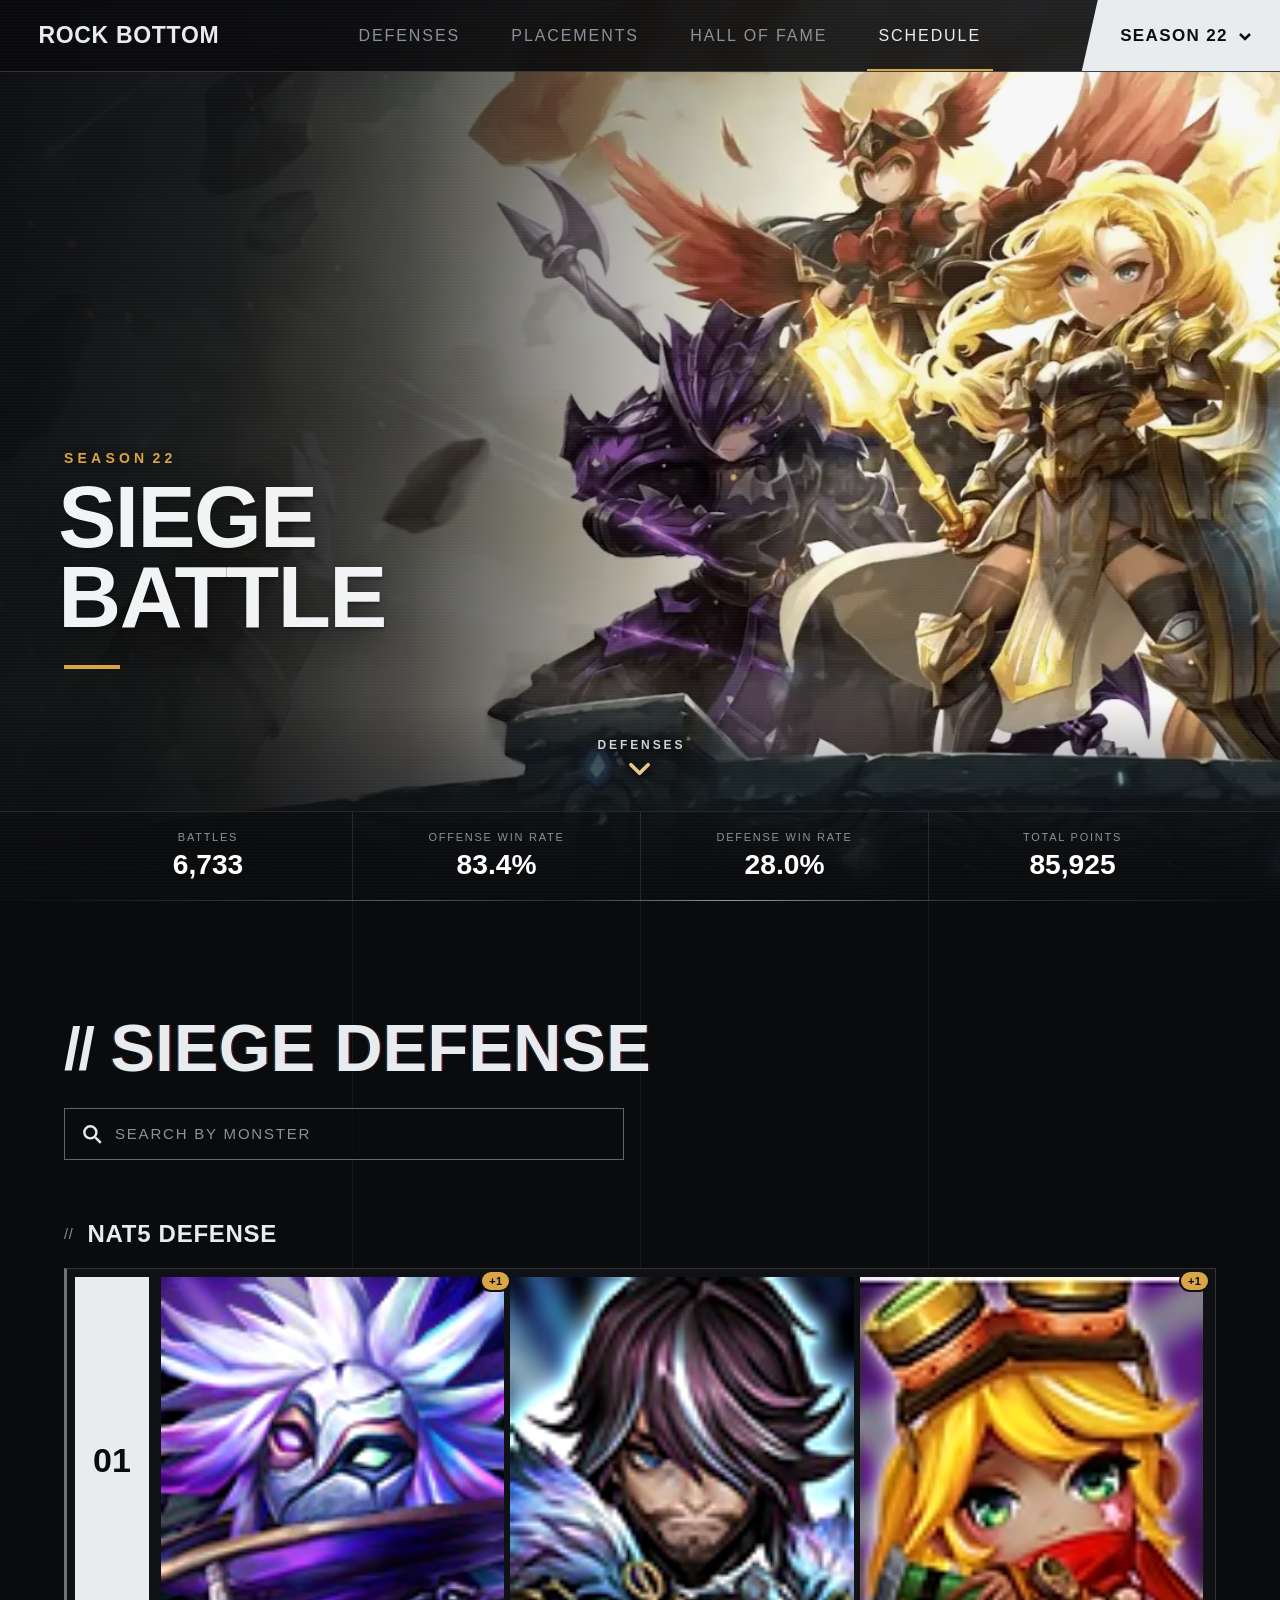
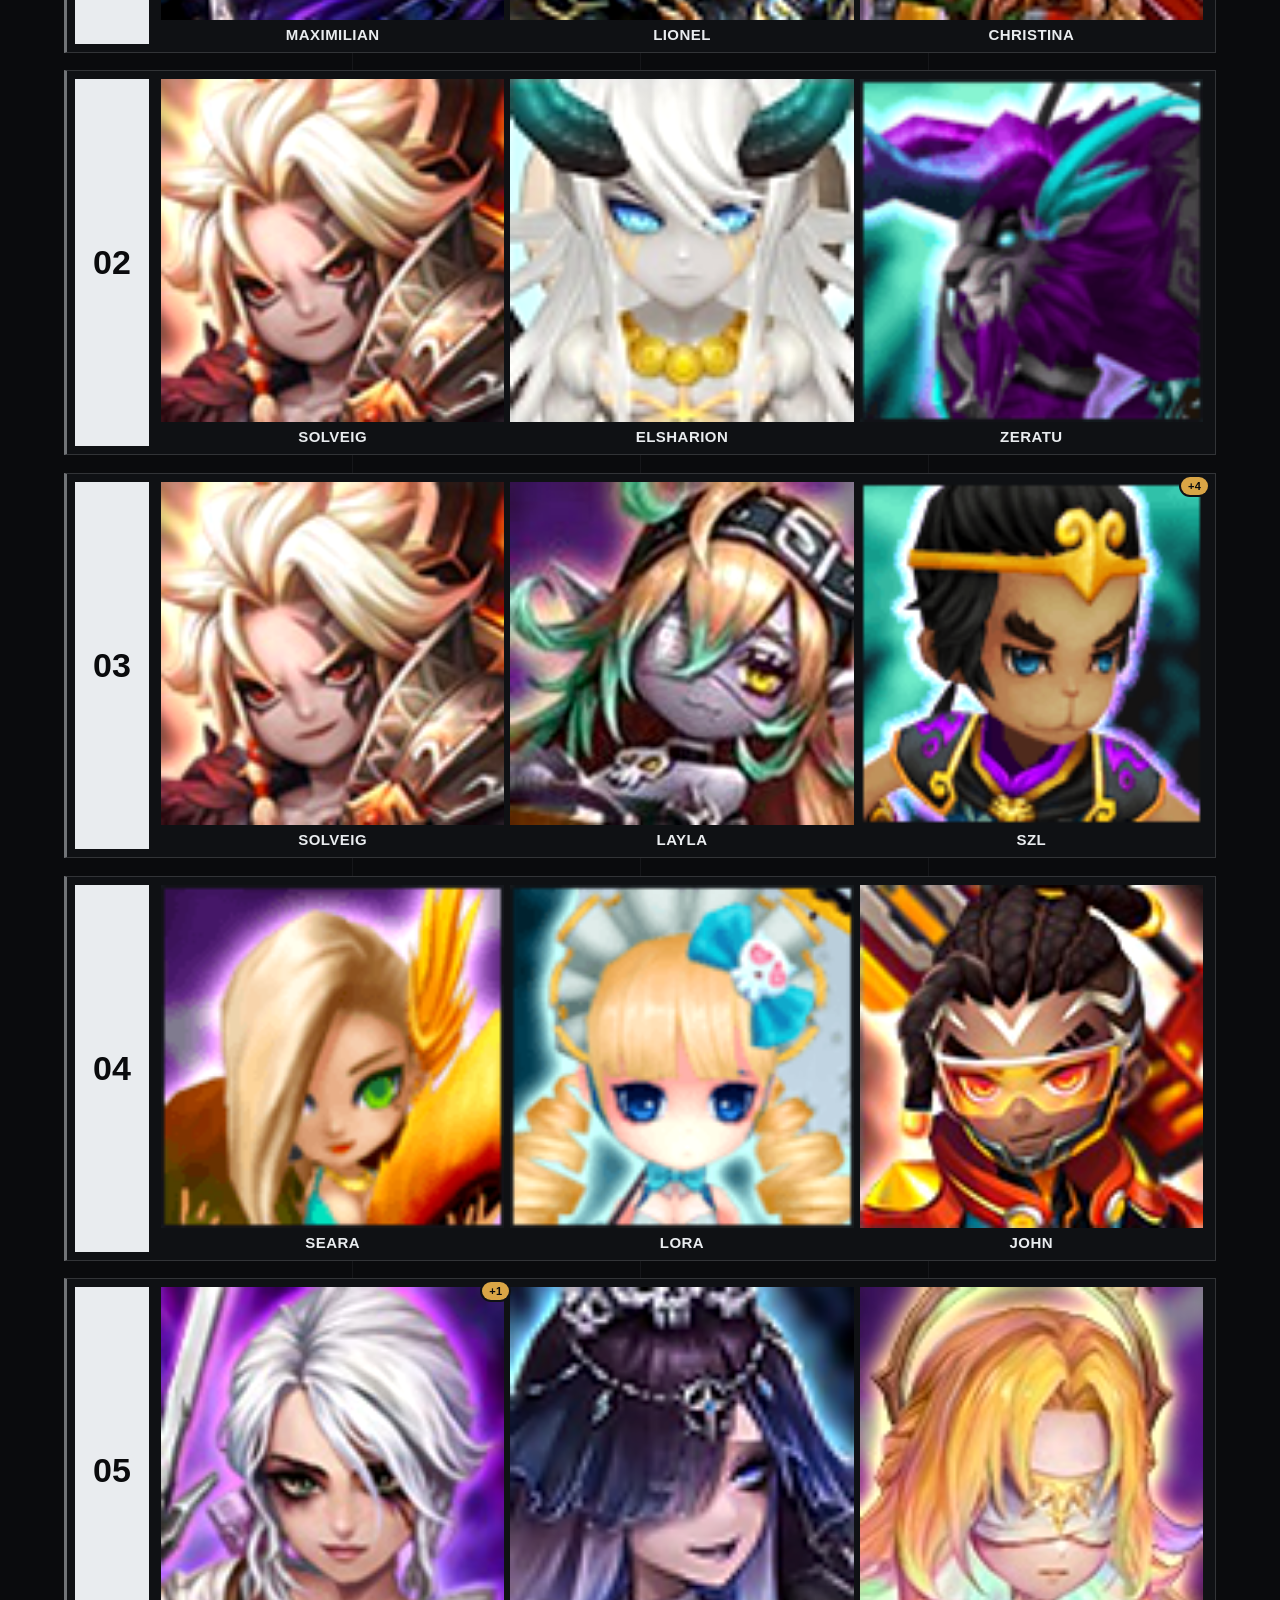
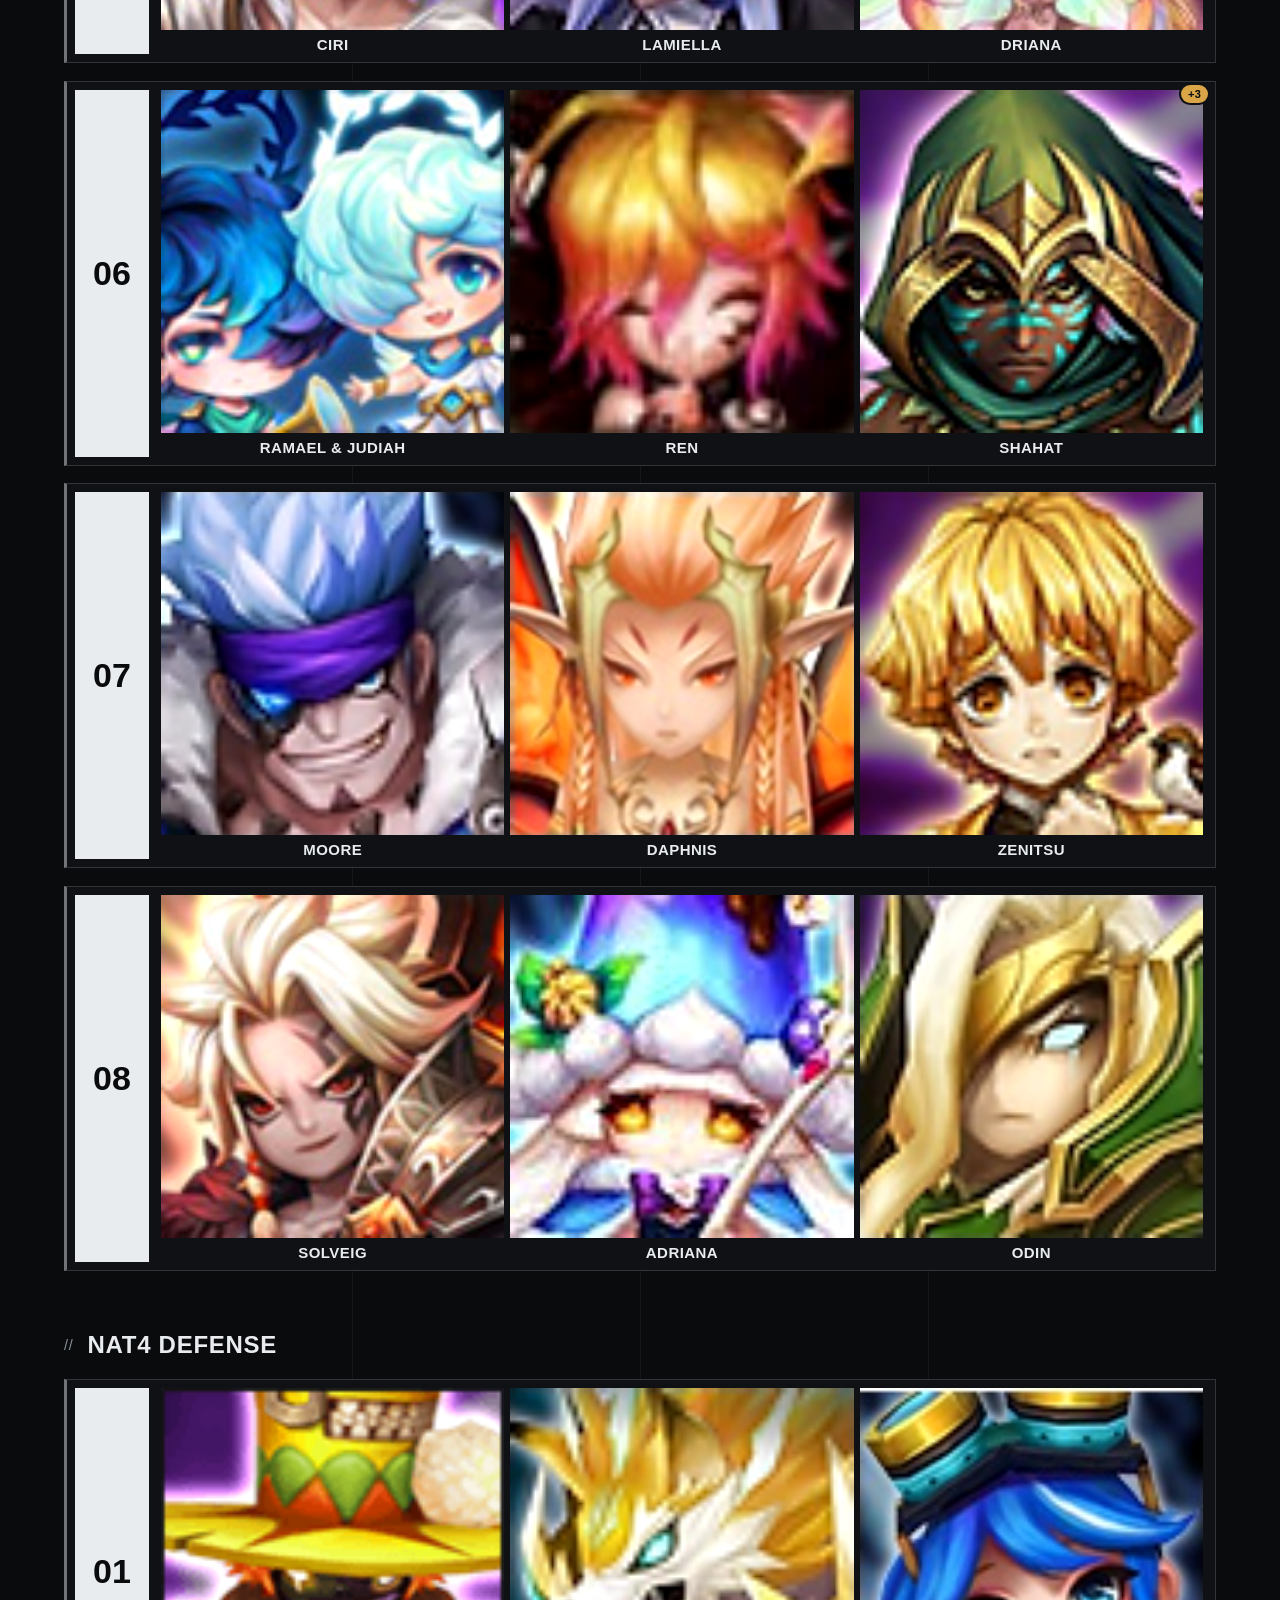
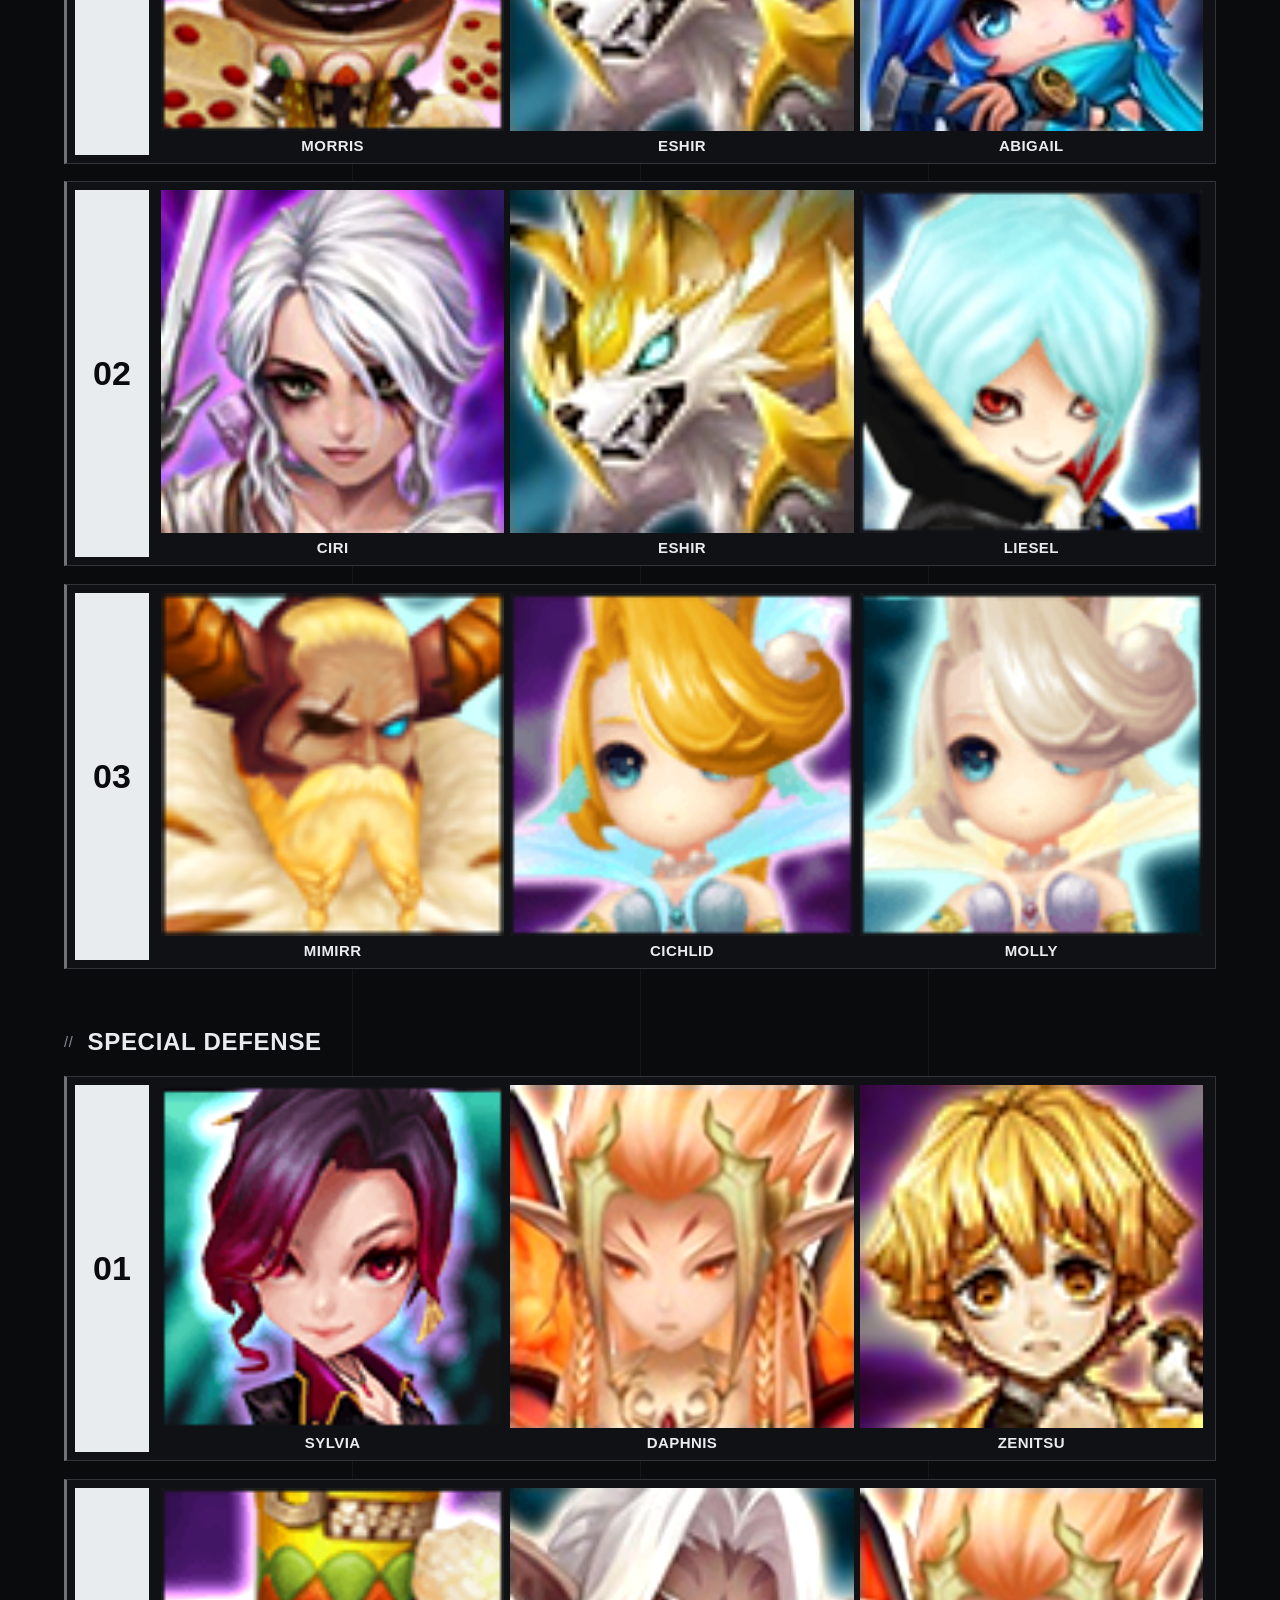
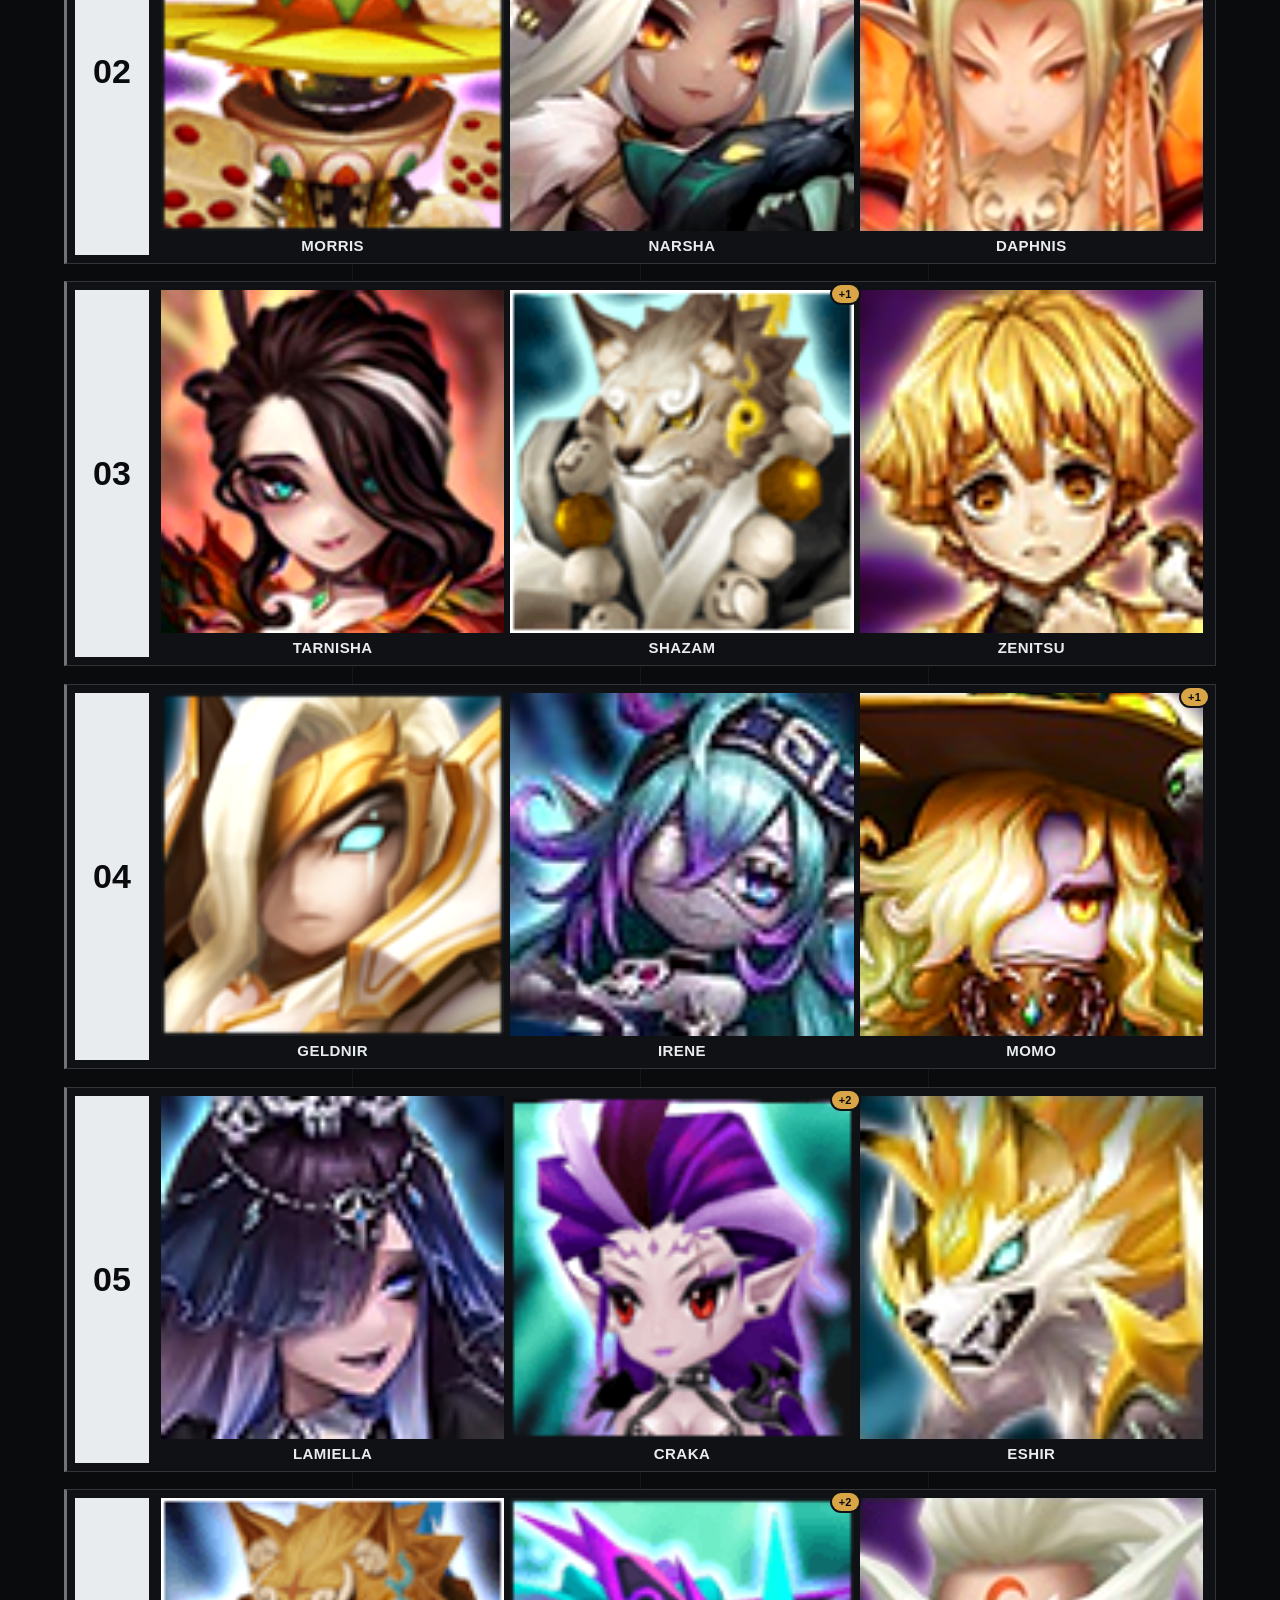
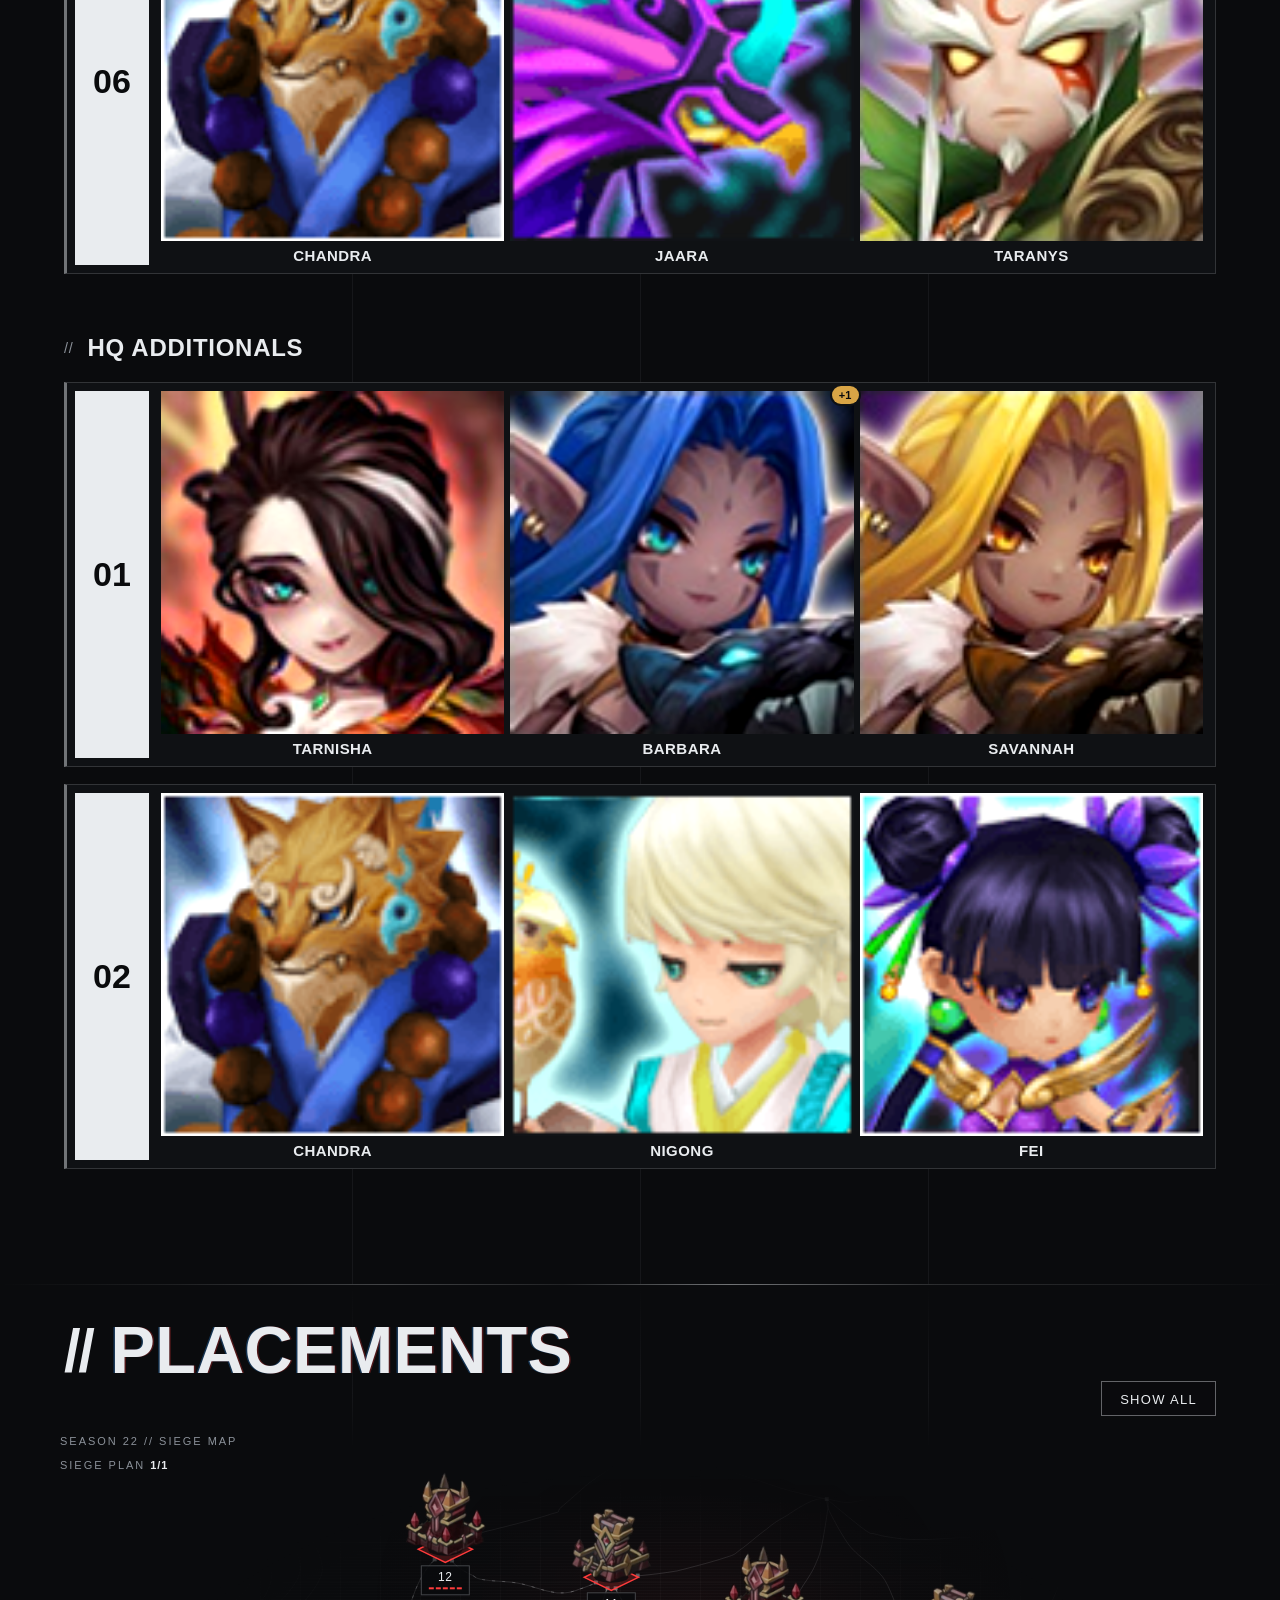
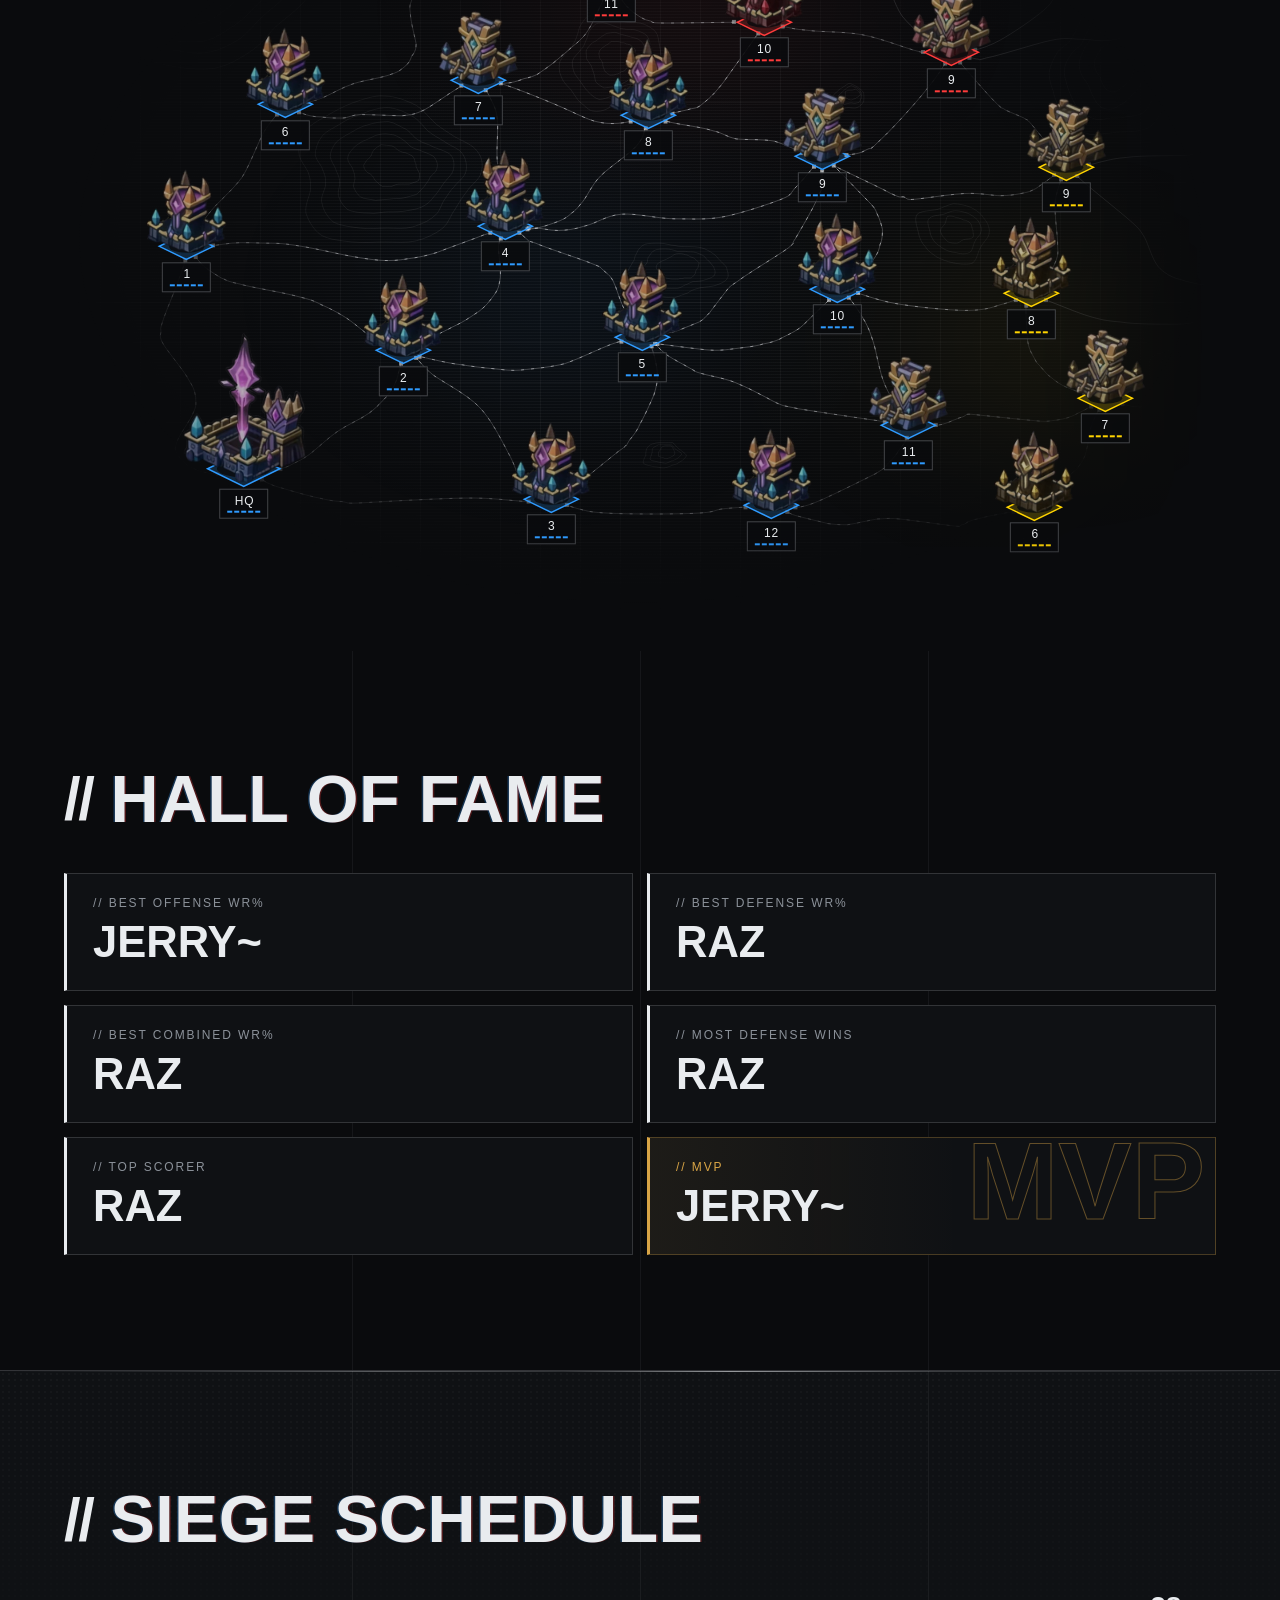
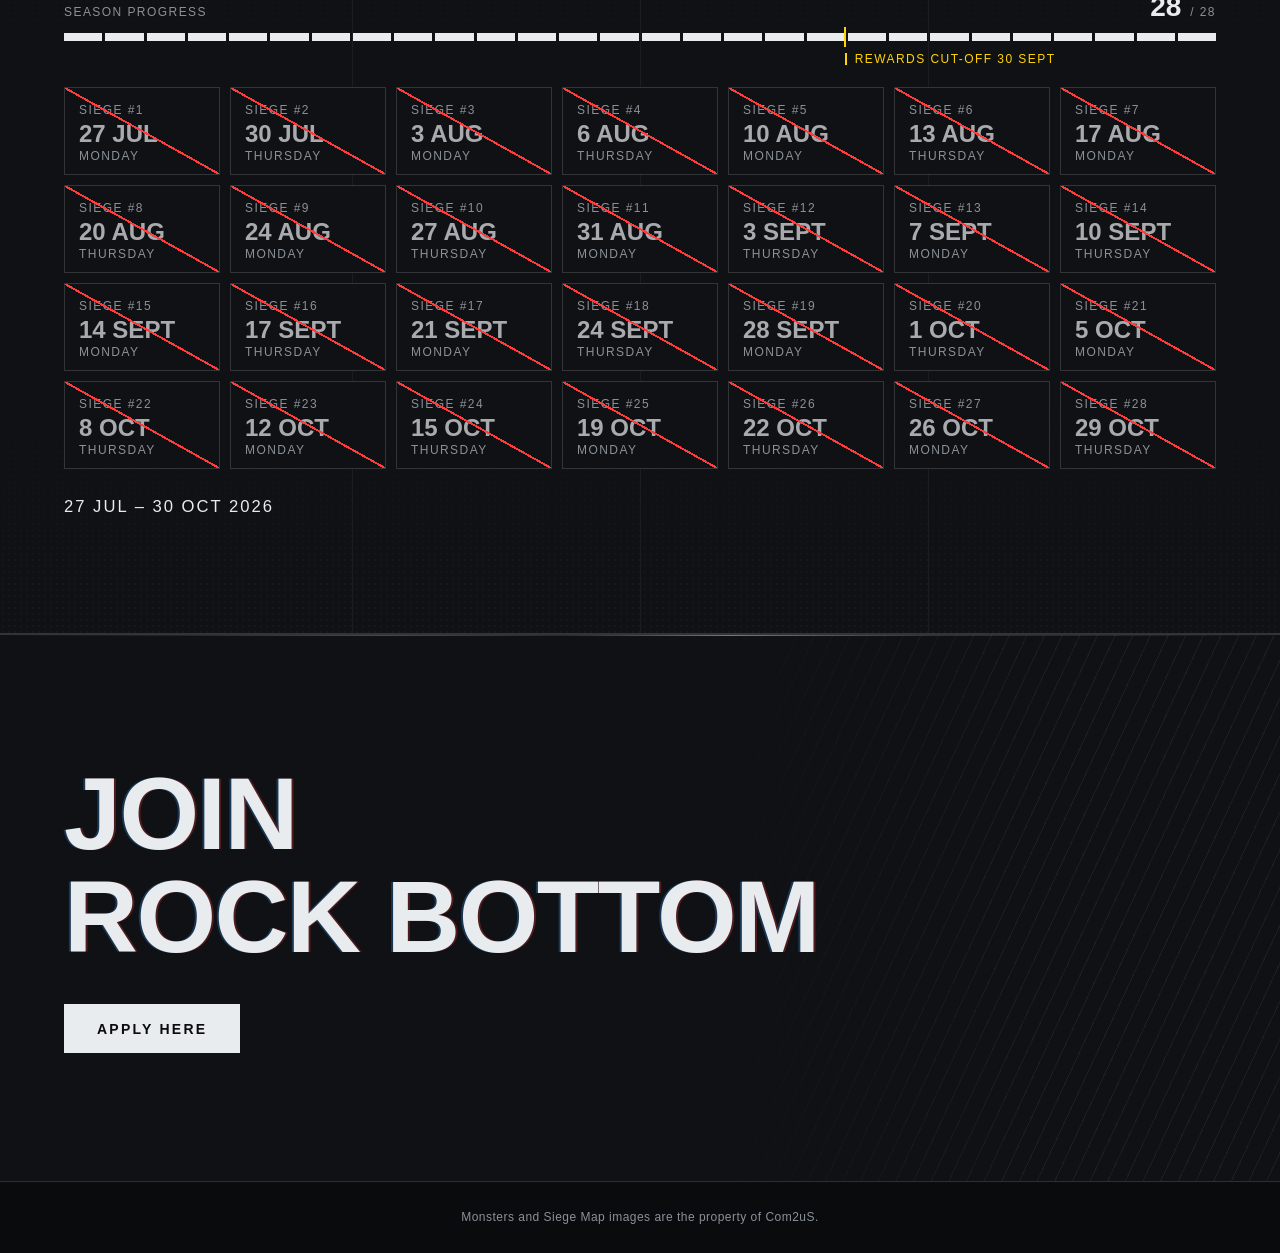
==== index.html @ 70ec10ed "Tower panel: smaller tower number in a slimmer tab Tab 44px wide with a 20px number on desktop (40px" ====
﻿<!DOCTYPE html>
<html lang="en">
<head>
<meta charset="UTF-8">
<!-- Security. GitHub Pages can't send response headers, so the policy rides in a meta tag. It limits where the page may load
     scripts, images, fonts, video and data from (and where it may send requests), and blocks plugins, <base> hijacking and form posts.
     Inline script/style stay allowed because the whole site is one file. Real headers (frame-ancestors, HSTS) need a CDN in front. -->
<meta http-equiv="Content-Security-Policy" content="default-src 'self'; script-src 'self' 'unsafe-inline' https://static.cloudflareinsights.com; style-src 'self' 'unsafe-inline' https://fonts.googleapis.com; font-src 'self' https://fonts.gstatic.com data:; img-src 'self' https://sw-rockbottom.com data: blob:; media-src 'self' https://sw-rockbottom.com; connect-src 'self' https://api.github.com https://cloudflareinsights.com; frame-src 'none'; object-src 'none'; base-uri 'self'; form-action 'none'">
<meta name="referrer" content="strict-origin-when-cross-origin">
<script>if (window.top !== window.self) { document.documentElement.style.display = 'none'; try { window.top.location.href = window.self.location.href; } catch (e) {} }   /* never run inside someone else's frame (clickjacking) */</script>
<meta name="viewport" content="width=device-width, initial-scale=1.0, viewport-fit=cover">
<title>// Rock Bottom</title>
<meta name="description" content="Rock Bottom's Summoners War guild siege defense comps, defense placements, siege schedule and season awards.">
<link rel="icon" type="image/png" href="https://sw-rockbottom.com/images/logo.png">
<link rel="apple-touch-icon" href="https://sw-rockbottom.com/images/logo.png">
<meta property="og:type" content="website">
<meta property="og:url" content="https://sw-rockbottom.com/">
<meta property="og:title" content="Rock Bottom - Siege Defense">
<meta property="og:description" content="Season defense comps &amp; defense placements for guild siege battles">
<meta property="og:site_name" content="Rock Bottom">
<meta property="og:image" content="https://sw-rockbottom.com/images/share-card.jpg">
<meta property="og:image:type" content="image/jpeg">
<meta property="og:image:width" content="1200">
<meta property="og:image:height" content="630">
<meta property="og:image:alt" content="Rock Bottom guild artwork from Summoners War: Sky Arena">
<meta name="twitter:card" content="summary_large_image">
<meta name="twitter:image" content="https://sw-rockbottom.com/images/share-card.jpg">
<link rel="canonical" href="https://sw-rockbottom.com/">
<meta name="theme-color" content="#08080a">
<link rel="preconnect" href="https://fonts.googleapis.com">
<link rel="preconnect" href="https://fonts.gstatic.com" crossorigin>
<!-- the hero still: the video's first frame at full size, fetched early so the first screen is sharp before (or instead of) the video -->
<link rel="preload" as="image" href="images/hero-poster.webp" type="image/webp" fetchpriority="high">
<!-- Helvetica is the system face (Roboto/Arial stand in locally); only Noto Sans JP 400 is used, for running notes, and it loads without blocking the first paint -->
<link rel="stylesheet" href="https://fonts.googleapis.com/css2?family=Noto+Sans+JP:wght@400&display=swap" media="print" onload="this.media='all'">
<noscript><link rel="stylesheet" href="https://fonts.googleapis.com/css2?family=Noto+Sans+JP:wght@400&display=swap"></noscript>
<style>
:root{
  --black:#0a0b0d; --panel:#0f1114; --panel2:#13161a; --line:rgb(var(--white-rgb) / .16);
  --blue:#2f9bff; --sig:#ff5a1f;
  --white:#e9ecef; --grey:#8b9199;
  --display:Helvetica,Roboto,Arial,sans-serif;
  --ui:Helvetica,Roboto,Arial,sans-serif;
  --mono:Helvetica,Roboto,Arial,sans-serif;
  --ease:cubic-bezier(.16,1,.3,1);
  /* type roles: meta (names, tags) / label (nav, captions) / ui (buttons, hints) */
  --t-meta:11px; --t-label:12px; --t-ui:14px;
  --red:#ff3b3b; --yellow:#ffd400; --soft:#c9ced4;
  /* the same colours as r g b, for see-through versions: rgb(var(--white-rgb) / .3) */
  --white-rgb:233 236 239; --black-rgb:10 11 13; --blue-rgb:47 155 255; --red-rgb:255 59 59; --yellow-rgb:255 212 0;
  /* full white for pressed and hover fills, the headline white, and a neutral steel for scrollbars and off towers */
  --hi:#fff; --hi-rgb:255 255 255; --headline:#f1f3f5; --steel:#3a3f46;
}
*{box-sizing:border-box;margin:0;padding:0}
[hidden]{display:none!important}
html{scroll-behavior:smooth;scroll-padding-top:64px;background:var(--black)}
body{background:var(--black);color:var(--white);font:500 17px/1.45 var(--ui);-webkit-font-smoothing:antialiased;overflow-x:hidden}
img{display:block;max-width:100%}
a{color:inherit}
button{font:inherit;color:inherit}

:focus-visible{outline:3px solid var(--white);outline-offset:3px}
.tabbar{display:none}
.skip{position:absolute;left:12px;top:-60px;background:var(--white);color:var(--black);padding:10px 16px;z-index:200;font:700 16px var(--display);text-transform:uppercase}
.skip:focus{top:12px}

/* header */
.top{position:fixed;inset:0 0 auto 0;z-index:100;display:flex;align-items:stretch;justify-content:space-between;background:rgb(var(--black-rgb) / .9);border-bottom:1px solid var(--line)}
.logo{display:flex;align-items:center;padding:0 clamp(18px,3vw,40px);text-transform:uppercase;text-decoration:none;color:var(--white)}
.logo i{display:block;width:12px;height:30px;background:var(--white);transform:skewX(-18deg)}
.nav{display:flex;align-items:stretch}
.nav a{display:flex;align-items:center;padding:0 clamp(14px,2vw,28px);text-transform:uppercase;text-decoration:none;color:var(--grey);position:relative;transition:color .2s}
.nav a::after{content:"";position:absolute;bottom:0;background:var(--white);transform:scaleX(0);transform-origin:left;transition:transform .35s var(--ease)}
.nav a:hover,.nav a.on{color:var(--white)}
.nav a:hover::after,.nav a.on::after{transform:scaleX(1)}
.season{position:relative;display:flex;align-self:stretch}
.sbtn{display:flex;align-items:center;gap:10px;border:0;cursor:pointer;text-transform:uppercase;transition:background .2s}
.sbtn:hover{background:var(--white)}
.sbtn svg{width:14px;height:14px;fill:none;stroke:currentColor;stroke-width:2.5;transition:transform .25s var(--ease)}
.season.open .sbtn svg{transform:rotate(180deg)}
.smenu{position:absolute;right:0;top:100%;min-width:250px;background:var(--black);padding:6px;display:none}
.season.open .smenu{display:block}
.sopt{display:flex;align-items:baseline;justify-content:space-between;gap:16px;width:100%;padding:12px 14px;background:none;border:0;cursor:pointer;text-align:left;font:600 20px var(--display);text-transform:uppercase;color:var(--white)}
.sopt:hover,.sopt:focus-visible{background:var(--white);color:var(--black);outline:none}
.sbtn:focus-visible{outline:3px solid var(--black);outline-offset:-7px}

.sopt[aria-selected=true]:hover,.sopt[aria-selected=true]:focus-visible{color:var(--black)}

/* hero */
.hero{position:relative;min-height:clamp(700px,100svh,980px);display:flex;overflow:hidden;isolation:isolate;padding:110px clamp(20px,5vw,80px) 90px}
.hv{position:absolute;inset:0;width:100%;height:100%;object-fit:cover;object-position:0% 50%;z-index:-3;}
.hero::before{content:"";position:absolute;inset:0;z-index:-2;}
.hero::after{content:"";position:absolute;inset:0;z-index:-1;}
.slash{position:absolute;z-index:-1;left:-6vw;bottom:-6%;width:46vw;height:62%;background:var(--white);clip-path:polygon(0 18%,100% 0,78% 100%,0 100%);opacity:.9}
.slash.b{left:auto;right:-4vw;top:62px;bottom:auto;width:7vw;height:42%;background:var(--blue);clip-path:polygon(40% 0,100% 0,60% 100%,0 100%);opacity:1}
.hero-in{position:relative;max-width:1400px;width:100%;margin:0 auto}
.hero h1{font:800 clamp(84px,15.5vw,236px)/.84 var(--display);text-transform:uppercase;}
.hero h1 span{display:block}

.cta-row{display:flex;gap:14px;flex-wrap:wrap}
.btn{display:inline-block;font:700 20px var(--display);text-transform:uppercase;text-decoration:none;transition:background .2s,color .2s,transform .25s var(--ease)}

.btn.fill:hover{background:var(--white);border-color:var(--white)}
.btn:active{transform:translateY(2px)}
/* the call-to-action buttons lean at the same angle as the titles and labels */

.cta-row .btn:active{transform:skewX(-8deg) translateY(2px)}
.cta-row .btn span{display:inline-flex;align-items:center;gap:10px;}
.ico{width:14px;height:14px;fill:none;stroke:currentColor;stroke-width:2.5;stroke-linecap:square;transition:transform .25s var(--ease)}
.btn:hover .ico.down{transform:translateY(3px)}
.btn:hover .ico.out{transform:translate(2px,-2px)}

/* score strip */
.score{background:var(--black);border-block:1px solid var(--line);position:relative}

/* sections */
.sec{padding:clamp(72px,9vw,120px) clamp(20px,5vw,80px)}
.in{max-width:1400px;margin:0 auto}
.h2,.sub b,.join h2{text-wrap:balance}
.note{text-wrap:pretty}
.h2{font:800 clamp(46px,7.4vw,112px)/.9 var(--display);text-transform:uppercase;display:flex;align-items:flex-end;flex-wrap:wrap}
.h2::before{content:"";background:var(--white);}
.alt{background:var(--panel);border-block:1px solid var(--line)}

/* lineup: portrait strips */
.cat{margin-bottom:62px}
.cat:last-child{margin-bottom:0}
.cat h3{font:600 30px var(--display);text-transform:uppercase;display:flex;align-items:center;margin-bottom:22px}
.cat h3::before{content:"";background:var(--white);}
.sfw{position:relative;max-width:560px;margin:-14px 0 14px}
.sf{display:flex;align-items:center;gap:12px;max-width:none;margin:0;padding:0 16px;background:rgb(var(--black-rgb) / .6);transition:border-color .2s}

.sf:focus-within{border-color:var(--white)}
.sicon{flex:none;width:22px;height:22px;fill:none;stroke:currentColor;stroke-width:2.2}
.sf input{flex:1;min-width:0;background:none;border:0;outline:0;color:var(--white);font:600 22px var(--display);text-transform:uppercase}
.sf input::placeholder{color:var(--grey)}
.sf input::-webkit-search-cancel-button{display:none}
.qx{background:none;color:var(--white);cursor:pointer;font:600 14px/1 var(--display);text-transform:uppercase;padding:8px 10px 6px}
.qx:hover{background:var(--white);color:var(--black)}
.sug{position:absolute;z-index:90;left:0;right:0;top:calc(100% + 6px);background:var(--black);padding:6px;display:grid;gap:2px;}
.sug button{display:flex;align-items:center;gap:12px;width:100%;padding:6px 12px 6px 6px;background:none;border:0;cursor:pointer;text-align:left;color:var(--white);font:600 18px/1.1 var(--display);text-transform:uppercase}
.sug .mon{width:44px;height:44px;object-fit:cover;flex:none;}
.sug span{flex:1;min-width:0;overflow:hidden;text-overflow:ellipsis;white-space:nowrap}
.sug mark{background:none;}
.sug small{font:500 14px var(--display);color:var(--grey);white-space:nowrap}
.sug button:hover,.sug button.act{background:var(--white);color:var(--black)}
.sug button:hover mark,.sug button.act mark{color:var(--black);text-decoration:underline}
.sug button:hover small,.sug button.act small{color:var(--black)}
.res{min-height:1.5em;margin:0 0 30px;color:var(--grey);font:500 var(--t-label)/1.3 var(--display);text-transform:uppercase}
.res b{color:var(--white)}
.strip.nomatch,.cat.nomatch{display:none}
.slot.alt-hit .plus{background:var(--white)}
.strips{display:grid;gap:18px}
.strip{position:relative;display:flex;align-items:stretch;gap:8px;padding:8px;transition:transform .35s var(--ease),border-color .2s}
.strip:hover{transform:translateY(-4px);border-color:var(--white)}
.strip.open{z-index:70;}
.sn{flex:none;width:60px;display:flex;flex-direction:column;align-items:center;justify-content:center;gap:4px;transition:background .2s}
.strip:hover .sn,.strip.open .sn{background:var(--white)}
.sn b{font:700 32px/1 var(--display);}
.sn span{font:600 var(--t-meta)/1 var(--display);text-transform:uppercase}
.stack{flex:1;min-width:0;display:grid;grid-template-columns:repeat(3,minmax(0,1fr));gap:6px}
.slot{position:relative}
.art{position:relative;display:block;width:100%;aspect-ratio:1;padding:0;border:0;background:var(--black);overflow:hidden;text-align:left}
button.art{cursor:pointer}
.art .mon{width:100%;height:100%;object-fit:cover;filter:contrast(1.05)}
.art b{position:absolute;left:0;right:0;bottom:0;background:linear-gradient(0deg,rgb(var(--black-rgb) / .9),transparent);font:600 var(--t-meta)/1 var(--display);text-transform:uppercase;white-space:nowrap;overflow:hidden;text-overflow:ellipsis}
.art::after{content:"";position:absolute;inset:0;border:4px solid var(--white);opacity:0;pointer-events:none;transition:opacity .15s}
button.art:hover::after,button.art:focus-visible::after,.slot.sel .art::after{opacity:1}
button.art:focus-visible{outline:0}
button.art:focus-visible::after{border-color:var(--white)}
.plus{position:absolute;z-index:2;font:700 14px/1 var(--display);letter-spacing:.03em}
.pop{position:absolute;z-index:80;left:50%;top:calc(100% + 6px);transform:translateX(-50%);min-width:200px;max-width:min(270px,92vw);background:var(--black);padding:6px;display:grid;gap:4px;box-shadow:0 24px 40px -16px rgb(var(--black-rgb) / .9)}
.pop.up{top:auto;bottom:calc(100% + 6px)}
.pop{animation:popIn .16s var(--ease)}
@keyframes popIn{from{opacity:0;translate:0 -6px}}
.slot.flash .art{animation:flash .35s var(--ease)}
@keyframes flash{from{filter:brightness(2.1)}}
.pop button{display:flex;align-items:center;gap:12px;width:100%;padding:6px 10px 6px 6px;background:none;border:0;cursor:pointer;text-align:left;font:600 17px/1.1 var(--display);text-transform:uppercase;color:var(--white)}
.pop button .mon{width:46px;height:46px;object-fit:cover;flex:none}
.pop button:hover,.pop button:focus-visible{background:var(--white);color:var(--black);outline:none}
body.pop-open .strip:not(.open){opacity:.35;transition:opacity .2s}
/* the defense being edited fades too; only the monster you're swapping (and its menu) stays at full strength */
.strip.open{background:rgb(var(--black-rgb) / .35);}
.strip.open .sn,.strip.open .slot:not(.is-open){opacity:.28;filter:brightness(.6);transition:opacity .2s,filter .2s}
.strip.open .slot.is-open .art::after{opacity:1}

/* placements: the siege map is a full-bleed backdrop that melts into the page, with lit hotspots and a glass panel on top */
.smap{position:relative;padding:clamp(56px,7vw,104px) 0 0;overflow:hidden}
.smap .in{padding:0 clamp(20px,5vw,80px)}
.smap-head{position:relative;z-index:9;display:flex;align-items:flex-end;justify-content:space-between;gap:20px;flex-wrap:wrap}

.stog{font:700 16px/1 var(--display);text-transform:uppercase;background:rgb(var(--black-rgb) / .62);padding:11px 18px 9px;cursor:pointer;transition:background .2s,color .2s;margin-bottom:8px}
.stog:hover{background:rgb(var(--hi-rgb) / .14)}

.stog:focus-visible,.hot:focus-visible{outline:3px solid var(--white);outline-offset:3px}

.mapbox{position:relative}

.smap-stage{position:relative;aspect-ratio:2600/1688;
  -webkit-mask-image:linear-gradient(180deg,transparent 0,#000 7%,#000 93%,transparent 100%);}
.smap-hots{position:absolute;inset:0}

.smap-hots{z-index:4}
/* animation layers: all CSS, all on top of the still, none of them touch the towers */

/* hotspots */
.hot{position:absolute;transform:translate(-50%,-50%);padding:0;border:0;background:transparent;cursor:pointer;z-index:4;-webkit-tap-highlight-color:transparent;font:inherit;color:inherit}

.hot::before{content:"";position:absolute;opacity:0;pointer-events:none}
.hot:hover::before,.hot:focus-visible::before,.hot.on::before{opacity:1;transform:translateX(-50%) scale(1)}
.hot.main::before{border-color:var(--white);}
.hb{position:absolute;left:50%;top:-2%;display:flex;white-space:nowrap;font:800 clamp(13px,1.15vw,19px)/1 var(--display);opacity:0;pointer-events:none;transition:opacity .18s,transform .3s var(--ease);z-index:2}

.hot:hover .hb,.hot:focus-visible .hb,.hot.on .hb,.smap-stage.show-all .hb{opacity:1;transform:translate(-50%,-100%) skewX(-8deg)}
.hot.off{cursor:default}
.hot.off::after{content:"";position:absolute;inset:-14%;border-radius:50%;background:radial-gradient(closest-side,rgb(var(--black-rgb) / .68),rgb(var(--black-rgb) / 0));pointer-events:none}

.hot.off:hover .hb::after{content:"No defense set";font:600 .78em var(--ui);font-style:normal;letter-spacing:.04em;text-transform:none;color:var(--grey)}
/* light-up: the dim layer darkens the map, lit towers are redrawn bright from the picture itself */
.hot.on{background-repeat:no-repeat;-webkit-mask-image:radial-gradient(closest-side,#000 62%,transparent 100%);}
.hot.on::before,.hot.on .hb{filter:none}
@keyframes lit{from{opacity:0;transform:translate(-50%,-50%) scale(1.1)}}
.maplinks{display:flex;justify-content:center;gap:26px;flex-wrap:wrap;margin-top:6px;padding-bottom:clamp(56px,7vw,96px);position:relative;z-index:8}

.tp{position:absolute;width:min(400px,38%);z-index:12;-webkit-backdrop-filter:blur(14px) saturate(1.2);}
.tp.is-empty{display:none}

.tp-head{display:flex;align-items:flex-start;justify-content:space-between;gap:12px;margin-bottom:16px}
.tp-head h3{font:700 30px/1 var(--display);text-transform:uppercase}
.tp-head h3 small{display:block;margin-top:6px;font:500 15px var(--ui);text-transform:none;}
.tp-note{margin:0;font:500 17px/1.4 var(--ui);color:var(--grey)}
.tp-x{background:none;color:var(--white);cursor:pointer;font:600 15px/1 var(--display);text-transform:uppercase;padding:9px 12px 7px;flex:none}
.tp-x:hover{background:var(--white);color:var(--black)}
.tp .strips{grid-template-columns:1fr;gap:10px}

.tp .strip{animation:stripIn .55s var(--ease) backwards;animation-delay:calc(var(--i,0)*80ms + 120ms)}
@keyframes stripIn{from{clip-path:inset(0 100% 0 0);opacity:.5}}
@media (max-width:700px){
  
  .smap-scroll{-webkit-overflow-scrolling:touch;}

  .maphost{margin-top:-12px}

}

/* hall of fame */
.slabs{display:grid;grid-template-columns:repeat(2,1fr);gap:14px}
.slab{position:relative;overflow:hidden}
.slab::before{content:"";position:absolute;left:0;top:0;bottom:0;width:8px;background:var(--white)}
.slab h3{font:500 var(--t-label)/1.2 var(--display);text-transform:uppercase;color:var(--grey)}
.slab .who{font:700 clamp(40px,4.6vw,66px)/1 var(--display);text-transform:uppercase;margin:10px 0 4px;word-break:break-word}

.slab.mvp::before{background:var(--blue)}
.slab.mvp::after{content:"MVP";position:absolute;font:700 120px/1 var(--display);}

/* schedule */
.tiles{display:grid;grid-template-columns:repeat(7,1fr);gap:10px}
.tile{position:relative;padding:16px 14px 12px;transition:border-color .2s,transform .3s var(--ease)}
.tile.done .d{opacity:.7}
.tile.done::after{content:"";position:absolute;inset:0;pointer-events:none}
.tiles.go .tile.done::after{animation:strike .5s var(--ease) backwards;animation-delay:calc(var(--i,0)*24ms)}
@keyframes strike{from{clip-path:inset(0 100% 0 0)}}
.sr{position:absolute;width:1px;height:1px;overflow:hidden;clip:rect(0 0 0 0)}
.tile:hover{border-color:var(--white);transform:translateY(-4px)}
.tile .s{font:500 var(--t-label)/1 var(--display);color:var(--grey);text-transform:uppercase}
.tile .d{font:700 32px/1 var(--display);text-transform:uppercase;margin:6px 0 4px;}
.tile .w{font:500 var(--t-label)/1 var(--display);text-transform:uppercase}
.nojs{max-width:900px;margin:0 auto;padding:60px 24px;font:600 22px/1.35 var(--ui)}
.nojs p+p{margin-top:16px}
.nojs a{color:var(--white)}
.note{margin-top:26px;color:var(--white);font:600 clamp(20px,2vw,28px)/1.2 var(--display);text-transform:uppercase}

/* join */
.join{position:relative;overflow:hidden;background:var(--white);padding:clamp(80px,10vw,140px) clamp(20px,5vw,80px)}
.join::before{content:"";position:absolute;}
.join .in{position:relative}
.join h2{font:800 clamp(64px,12vw,190px)/.84 var(--display);text-transform:uppercase}

.hero .btn.fill:hover{background:var(--white);border-color:var(--white);color:var(--black)}

.hero .btn.fill.solid:hover{background:var(--white);border-color:var(--white)}
.join .cta-row{margin-top:36px}

.join .btn.fill{background:var(--black);}
.join .btn.fill:hover{background:var(--white);color:var(--black);border-color:var(--black)}
.foot{display:grid;gap:4px;padding:26px clamp(20px,5vw,80px);color:var(--grey);background:var(--black)}

@media (max-width:1199px){.strips{grid-template-columns:repeat(2,minmax(0,1fr))}}
@media (max-width:1100px){.tiles{grid-template-columns:repeat(4,1fr)}.slabs{grid-template-columns:1fr}}
@media (max-width:900px){
  .hot::after{content:"";inset:-6px}
  .tp,.tp.left,.tp.right{position:fixed;left:0;right:0;bottom:0;top:auto;width:auto;z-index:120;max-height:64vh;overflow:auto;}
  .tp.is-empty{display:none}
  .tp .strips{grid-template-columns:repeat(auto-fill,minmax(300px,1fr))}
}
@media (max-width:700px){
  .nav{display:none}
  .tabbar{display:grid;grid-template-columns:repeat(4,1fr);position:fixed;left:0;right:0;bottom:0;z-index:110;background:rgb(var(--black-rgb) / .96);border-top:1px solid var(--line);padding-bottom:env(safe-area-inset-bottom)}
  .tabbar a{position:relative;display:flex;align-items:center;justify-content:center;min-height:54px;padding:0 4px;font:500 14px/1.1 var(--display);text-transform:uppercase;text-decoration:none;text-align:center;color:var(--grey)}
  .tabbar a.on{color:var(--white)}
  .tabbar a.on::before{content:"";position:absolute;top:0;background:var(--white)}
  body{padding-bottom:calc(54px + env(safe-area-inset-bottom))}
  body:has(.tp:not(.is-empty)) .tabbar{display:none}
  .strip{padding:6px;gap:6px}.sn{width:46px;}
  .stack{gap:4px}
  .strips{grid-template-columns:1fr;gap:12px}
  .tiles{grid-template-columns:repeat(3,1fr)}
  
  .slash{width:80vw;height:40%}

  .logo{white-space:nowrap}
  .logo i{width:10px;height:24px}
  .sbtn{white-space:nowrap;gap:8px}

}

@media (max-width:700px){
  /* phone hero: the video fills the whole screen behind the text, like on desktop */
  .hero{display:flex;padding:96px 0 30px;overflow:hidden}
  .hv{position:absolute;inset:0;width:100%;object-fit:cover;}
  .hero::before{inset:0;height:auto;}
  .hero::after{inset:0;height:auto;}
  .hero-in{width:100%;padding:0 20px;margin-top:0}
  .slash{display:none}
  .slash.b{display:block;top:62px;height:130px}

  .hero .cta-row{gap:10px;}
  
  .hero .cta-row .btn span{justify-content:center;width:100%}
}
/* â”€â”€ Barlow Condensed: italic carries the lean, weights stay at 700-800 â”€â”€ */
.logo{font:800 26px var(--display);}
.nav a{font:700 17px var(--display);}
.sbtn{font:800 var(--t-ui) var(--display);}

/* phone fixes: no sideways scroll when a swap menu opens; join slab stays clear of the title */
html,body{overflow-x:clip}

/* Placements map. A few rules below start with :root only to keep the weight they need over earlier rules. */
.smap-stage::before{content:none}
.smap{background:var(--t-bg)}
.smap::before,.smap::after{content:"";position:absolute;left:0;right:0;height:clamp(60px,9vw,130px);z-index:6;pointer-events:none}
.smap::before{top:0;background:linear-gradient(180deg,var(--black),transparent)}
.smap::after{bottom:0;background:linear-gradient(0deg,var(--black),transparent)}

.hot.gB{--tc:var(--t-b)}
.hot.gR{--tc:var(--t-r)}
.hot.gY{--tc:var(--t-y)}
.gB{--gc:var(--t-gb)}
.gR{--gc:var(--t-gr)}
.gY{--gc:var(--t-gy)}
/* loading state: a themed skeleton until the map picture is in */
:root body .smap-stage:not(.loaded)::before{content:var(--t-loading,"LOADING");position:absolute;inset:0;z-index:7;display:grid;place-items:center;font:600 clamp(13px,1.4vw,18px) var(--t-mono,var(--ui));letter-spacing:.3em;color:var(--t-dimink);background:linear-gradient(100deg,var(--t-bg) 30%,rgb(var(--hi-rgb) / .07) 50%,var(--t-bg) 70%) 0 0/250% 100%;animation:skel 1.6s linear infinite}
@keyframes skel{to{background-position:-150% 0}}
.stog,.tp-x{border-radius:var(--t-rad,0)}
.tp{scrollbar-width:thin;scrollbar-color:var(--t-accent) transparent}

.tp[data-g=B]{--gtc:var(--t-b)}
.tp[data-g=R]{--gtc:var(--t-r)}
.tp[data-g=Y]{--gtc:var(--t-y)}

/* â”€â”€â”€â”€â”€â”€â”€â”€â”€ B Â· SIGNAL LOST â”€â”€â”€â”€â”€â”€â”€â”€â”€ */
body{--t-bg:var(--black);--t-ink:var(--white);--t-dimink:var(--grey);--t-accent:var(--white);--t-line:rgb(var(--white-rgb) / .3);--t-disp:Helvetica,Roboto,Arial,sans-serif;--t-ui:Helvetica,Roboto,Arial,sans-serif;--t-mono:Helvetica,Roboto,Arial,sans-serif;--t-rad:0;--t-loading:"ESTABLISHING UPLINK_";
  --t-b:var(--blue);--t-r:var(--red);--t-y:var(--yellow);--t-gb:rgb(var(--blue-rgb) / .6);--t-gr:rgb(var(--red-rgb) / .65);--t-gy:rgb(var(--yellow-rgb) / .62);
  --t-grade:grayscale(.4) brightness(.86) contrast(1.16) saturate(1.45);
  --t-vig:radial-gradient(ellipse 92% 90% at 50% 50%,transparent 62%,rgb(var(--black-rgb) / .5) 100%),linear-gradient(90deg,rgb(var(--black-rgb) / .6),transparent 5%,transparent 95%,rgb(var(--black-rgb) / .6));
  --t-dim:rgb(var(--black-rgb) / .52)}
.mapbox::before{content:"";position:absolute;inset:7% clamp(14px,3vw,48px) 7% clamp(14px,3vw,48px);z-index:9;pointer-events:none;--c:rgb(var(--white-rgb) / .7);background:linear-gradient(var(--c),var(--c)) 0 0/26px 2px no-repeat,linear-gradient(var(--c),var(--c)) 0 0/2px 26px no-repeat,linear-gradient(var(--c),var(--c)) 100% 0/26px 2px no-repeat,linear-gradient(var(--c),var(--c)) 100% 0/2px 26px no-repeat,linear-gradient(var(--c),var(--c)) 0 100%/26px 2px no-repeat,linear-gradient(var(--c),var(--c)) 0 100%/2px 26px no-repeat,linear-gradient(var(--c),var(--c)) 100% 100%/26px 2px no-repeat,linear-gradient(var(--c),var(--c)) 100% 100%/2px 26px no-repeat}
.smap-stage::after{content:"";position:absolute;inset:0;z-index:5;pointer-events:none;background:repeating-linear-gradient(0deg,rgb(var(--hi-rgb) / .04) 0 1px,transparent 1px 3px);mix-blend-mode:overlay;opacity:.9}
:root .smap-head .h2{font:700 clamp(34px,4.8vw,74px)/1 Helvetica,Roboto,Arial,sans-serif;letter-spacing:.01em;text-shadow:1.5px 0 rgb(var(--red-rgb) / .28),-1.5px 0 rgb(var(--blue-rgb) / .28)}
:root .smap-head .h2::before{content:"//";width:auto;height:auto;background:none;transform:none;margin:0 .15em 0 0;font:400 .5em/1 Helvetica,Roboto,Arial,sans-serif;color:var(--white);text-shadow:none;align-self:center}
.stog{font:400 13px/1 Helvetica,Roboto,Arial,sans-serif;letter-spacing:.1em;color:var(--white);background:rgb(var(--black-rgb) / .8);border:1px solid rgb(var(--white-rgb) / .5);transform:none;clip-path:polygon(0 0,calc(100% - 9px) 0,100% 9px,100% 100%,9px 100%,0 calc(100% - 9px))}
.stog:hover{background:rgb(var(--white-rgb) / .16)}
.stog[aria-pressed=true]{background:var(--white);color:var(--black)}

:root .hot::before{left:-14%;right:-14%;top:-6%;bottom:-6%;width:auto;height:auto;border:0;border-radius:0;box-shadow:none;transform:scale(1.45);--c:var(--tc);background:linear-gradient(var(--c),var(--c)) 0 0/12px 2px no-repeat,linear-gradient(var(--c),var(--c)) 0 0/2px 12px no-repeat,linear-gradient(var(--c),var(--c)) 100% 0/12px 2px no-repeat,linear-gradient(var(--c),var(--c)) 100% 0/2px 12px no-repeat,linear-gradient(var(--c),var(--c)) 0 100%/12px 2px no-repeat,linear-gradient(var(--c),var(--c)) 0 100%/2px 12px no-repeat,linear-gradient(var(--c),var(--c)) 100% 100%/12px 2px no-repeat,linear-gradient(var(--c),var(--c)) 100% 100%/2px 12px no-repeat;transition:opacity .15s,transform .28s cubic-bezier(.2,.9,.3,1)}
.hot:hover::before,.hot:focus-visible::before,.hot.on::before{transform:scale(1);opacity:1}
.hot.main::before{--c:var(--hi);box-shadow:none}
.hot:not(.off)::after{content:"";position:absolute;left:50%;top:52%;width:16px;height:16px;transform:translate(-50%,-50%);background:linear-gradient(var(--tc),var(--tc)) 50% 0/1px 5px no-repeat,linear-gradient(var(--tc),var(--tc)) 50% 100%/1px 5px no-repeat,linear-gradient(var(--tc),var(--tc)) 0 50%/5px 1px no-repeat,linear-gradient(var(--tc),var(--tc)) 100% 50%/5px 1px no-repeat;opacity:0;transition:opacity .15s;pointer-events:none}
:root .hot:hover::after,:root .hot:focus-visible::after,:root .hot.on::after{opacity:1}
.hb{font:400 clamp(11px,.95vw,14px)/1.15 Helvetica,Roboto,Arial,sans-serif;letter-spacing:.04em;flex-direction:column;transform:translate(-50%,-100%);clip-path:polygon(0 0,calc(100% - 7px) 0,100% 7px,100% 100%,0 100%)}
.hb::before{content:attr(data-lab);font-size:.88em;letter-spacing:.08em}
.hb b{display:inline}

.hot:hover .hb,.hot:focus-visible .hb,.hot.on .hb,.smap-stage.show-all .hb{transform:translate(-50%,-100%)}

.tp:not(.is-empty){animation:sigIn .5s steps(8) backwards}
@keyframes sigIn{0%{clip-path:inset(0 100% 0 0);transform:translateX(-8px);filter:brightness(1.3)}30%{clip-path:inset(0 40% 0 0);transform:translateX(2px)}55%{clip-path:inset(0 12% 0 0);transform:translateX(-1px);filter:brightness(1.1)}100%{clip-path:inset(0 0 0 0);transform:none;filter:none}}
.tp{background:none;border:0;border-top:3px solid var(--gtc,var(--white));padding:0 18px 18px;clip-path:none;-webkit-backdrop-filter:none;backdrop-filter:none;box-shadow:none}
.tp::after{content:"";position:absolute;inset:0;z-index:-1;background:rgb(var(--black-rgb) / .9);clip-path:polygon(0 0,calc(100% - 20px) 0,100% 20px,100% 100%,20px 100%,0 calc(100% - 20px));-webkit-backdrop-filter:blur(6px);backdrop-filter:blur(6px);pointer-events:none}
.tp .pop{z-index:90}
.tp::before{content:attr(data-t) " // BASE_" attr(data-k);display:block;margin:0 -18px 14px;padding:7px 18px 6px;font:400 12px Helvetica,Roboto,Arial,sans-serif;letter-spacing:.14em;color:var(--grey);background:radial-gradient(circle,rgb(var(--hi-rgb) / .14) 1px,transparent 1.4px) 0 0/5px 5px,rgb(var(--hi-rgb) / .04);border-bottom:1px solid rgb(var(--white-rgb) / .2)}
.tp[data-t="HQ"]::before{content:"HQ // ADDITIONALS"}
.tp-head h3{font:700 32px/1 Helvetica,Roboto,Arial,sans-serif;letter-spacing:0}
.tp-head h3 small{font:400 13px Helvetica,Roboto,Arial,sans-serif;letter-spacing:.04em;color:var(--gtc,var(--grey))}
.tp-x{font:400 12px/1 Helvetica,Roboto,Arial,sans-serif;letter-spacing:.14em;border:1px solid rgb(var(--white-rgb) / .5);clip-path:polygon(0 0,calc(100% - 7px) 0,100% 7px,100% 100%,0 100%)}
:root .tp .strip{background:rgb(var(--hi-rgb) / .04);border:1px solid rgb(var(--white-rgb) / .2);border-left:3px solid var(--gtc,var(--white))}

:root .tp .sn{background:var(--gtc,var(--white));color:var(--black);clip-path:polygon(0 0,100% 0,100% calc(100% - 10px),calc(100% - 10px) 100%,0 100%);padding-right:0}
.tp .sn b{font:700 28px/1 Helvetica,Roboto,Arial,sans-serif}
.tp .sn span{font:400 10px Helvetica,Roboto,Arial,sans-serif}
.tp .art b{font:600 10px/1 Helvetica,Roboto,Arial,sans-serif}

/* B refinements: controlled bloom + embers */

.hot:hover::before,.hot:focus-visible::before,.hot.on::before{filter:drop-shadow(0 0 5px var(--tc))}
:root .hot.on .hb,:root .hot:hover .hb{box-shadow:0 0 14px -5px var(--tc)}

@media (prefers-reduced-motion:reduce){
  .tp:not(.is-empty){animation:none!important}
  :root body .smap-stage:not(.loaded)::before{animation:none}
}

/* â•â•â•â•â•â•â•â•â• SIGNAL LOST, site-wide: charcoal and monochrome, guild colours as the only accents, thin frames, cut corners, mono micro-labels â•â•â•â•â•â•â•â•â• */
html{scrollbar-color:var(--steel) var(--black);scrollbar-width:thin}
body::before{content:"";position:fixed;inset:0;z-index:300;pointer-events:none;background:repeating-linear-gradient(0deg,rgb(var(--hi-rgb) / .02) 0 1px,transparent 1px 3px)}
::selection{background:var(--white);color:var(--black)}
.h2{font:700 clamp(34px,5.2vw,80px)/1 Helvetica,Roboto,Arial,sans-serif;letter-spacing:.005em;text-shadow:1.5px 0 rgb(var(--red-rgb) / .28),-1.5px 0 rgb(var(--blue-rgb) / .28);margin-bottom:40px;gap:18px}
.h2::before{content:"//";width:auto;height:auto;background:none;transform:none;margin:0;font:400 .5em/1 Helvetica,Roboto,Arial,sans-serif;color:var(--white);text-shadow:none;align-self:center;letter-spacing:0}
.alt{background:var(--panel)}
.alt::before{content:"";position:absolute;inset:0;pointer-events:none;background:radial-gradient(circle,rgb(var(--hi-rgb) / .05) 1px,transparent 1.4px) 0 0/6px 6px;-webkit-mask-image:linear-gradient(180deg,#000,transparent 40%,transparent 70%,#000);mask-image:linear-gradient(180deg,#000,transparent 40%,transparent 70%,#000);opacity:.6}
.sec{position:relative}
.sec>.in{position:relative}
/* header */
.top{background:rgb(var(--black-rgb) / .9);-webkit-backdrop-filter:blur(8px);backdrop-filter:blur(8px)}
.top::after{content:"";position:absolute;left:0;bottom:-1px;height:1px;width:min(220px,40vw);background:linear-gradient(90deg,var(--blue) 0 33%,var(--red) 33% 66%,var(--yellow) 66%)}
.logo{font:700 19px/1 Helvetica,Roboto,Arial,sans-serif;gap:10px}
.logo i{display:none}
.nav a{font:400 14px/1 Helvetica,Roboto,Arial,sans-serif;}
.nav a::after{height:2px;left:14px;right:14px}
.sbtn{background:var(--white);color:var(--black);clip-path:polygon(16px 0,100% 0,100% 100%,0 100%);border-left:0;font:700 15px/1 Helvetica,Roboto,Arial,sans-serif;letter-spacing:.08em;padding:0 clamp(18px,2.2vw,30px) 0 clamp(28px,3vw,40px)}
.sbtn:hover,.season.open .sbtn{background:var(--hi);color:var(--black)}
.sbtn:focus-visible{outline:2px solid var(--black);outline-offset:-6px}
.smenu{background:var(--black);border:1px solid rgb(var(--white-rgb) / .3);border-top:2px solid var(--white)}
.sopt{font:400 13px Helvetica,Roboto,Arial,sans-serif;letter-spacing:.14em}
.sopt:hover,.sopt:focus-visible{background:var(--white);color:var(--black)}
:root .sopt[aria-selected=true]{color:var(--sig)}
.sopt[aria-selected=true]:hover,.sopt[aria-selected=true]:focus-visible{color:var(--black)}
/* hero */

.hero::before{background:repeating-linear-gradient(0deg,rgb(var(--hi-rgb) / .03) 0 1px,transparent 1px 3px),radial-gradient(62% 78% at 6% 104%,rgb(var(--blue-rgb) / .18),transparent 70%),radial-gradient(48% 62% at 97% 2%,rgb(var(--red-rgb) / .13),transparent 70%),radial-gradient(42% 52% at 72% 106%,rgb(var(--yellow-rgb) / .09),transparent 70%),rgb(var(--black-rgb) / .36)}

.slash,.slash.b{display:none}

.hero h1,.hero h1.vA{filter:none}
.hero h1 span:last-child{color:inherit;-webkit-text-stroke:0}

.btn{font:700 14px/1 Helvetica,Roboto,Arial,sans-serif;font-style:normal;letter-spacing:.16em;padding:17px 32px 16px;border:1px solid var(--white);clip-path:polygon(0 0,calc(100% - 12px) 0,100% 12px,100% 100%,12px 100%,0 calc(100% - 12px))}
.btn.fill{background:var(--white);}
:root .btn.fill:hover{background:var(--black);color:var(--white);border-color:var(--white)}
.cta-row .btn,.cta-row .btn:active,.cta-row .btn span{transform:none}
:root .hero .btn.fill{background:transparent;color:var(--white)}
.hero .btn.fill:hover{background:var(--white);color:var(--black);border-color:var(--white)}
.hero .btn.fill.solid{background:var(--white);color:var(--black);border-color:var(--white)}
.hero .btn.fill.solid:hover{background:transparent;color:var(--white)}
/* score strip */

/* defenses */
.cat h3{font:700 24px/1 Helvetica,Roboto,Arial,sans-serif;letter-spacing:.03em;gap:14px}
.cat h3::before{content:"//";width:auto;height:auto;background:none;transform:none;font:400 .6em Helvetica,Roboto,Arial,sans-serif;color:var(--grey)}
.cat h3::after{content:"";flex:1;height:1px;background:linear-gradient(90deg,rgb(var(--white-rgb) / .3),transparent)}
.sf{transform:none;border:1px solid rgb(var(--white-rgb) / .5);background:rgb(var(--black-rgb) / .75);clip-path:polygon(0 0,calc(100% - 12px) 0,100% 12px,100% 100%,12px 100%,0 calc(100% - 12px))}
.sf>*{transform:none}
.sf:focus-within{border-color:var(--hi);box-shadow:inset 0 0 0 2px var(--hi)}
.sf input{font:400 15px/1 Helvetica,Roboto,Arial,sans-serif;letter-spacing:.12em;height:50px}
.qx{font:400 11px/1 Helvetica,Roboto,Arial,sans-serif;letter-spacing:.12em;border:1px solid rgb(var(--white-rgb) / .5)}
.res{font:400 12px/1.3 Helvetica,Roboto,Arial,sans-serif;letter-spacing:.12em}
.sug{background:var(--black);border:1px solid rgb(var(--white-rgb) / .4);box-shadow:0 24px 40px -16px rgb(var(--black-rgb) / .9)}
:root .sug button{font:600 14px/1.1 Helvetica,Roboto,Arial,sans-serif;letter-spacing:.06em}
:root .sug .mon{clip-path:none}
:root .sug mark{color:var(--hi);text-decoration:underline}
:root .sug small{font:400 11px Helvetica,Roboto,Arial,sans-serif;letter-spacing:.1em}
:root .sug button:hover,:root .sug button.act{background:var(--white);color:var(--black)}
:root .strip{background:var(--panel);border:1px solid var(--line);border-left:3px solid rgb(var(--white-rgb) / .45);background-image:linear-gradient(var(--white),var(--white)),linear-gradient(var(--white),var(--white));background-size:12px 1px,1px 12px;background-position:100% 0,100% 0;background-repeat:no-repeat}
.strip:hover{border-color:rgb(var(--white-rgb) / .5);border-left-color:var(--hi);transform:translateY(-3px)}
.strip.open{border-left-color:var(--hi)}
.sn{background:var(--white);color:var(--black);clip-path:polygon(0 0,100% 0,100% calc(100% - 12px),calc(100% - 12px) 100%,0 100%);padding-right:0}
.strip:hover .sn,.strip.open .sn{background:var(--hi)}
.sn b{font:700 28px/1 Helvetica,Roboto,Arial,sans-serif}
.sn span{letter-spacing:.1em}
.art{clip-path:polygon(0 0,100% 0,100% calc(100% - 12px),calc(100% - 12px) 100%,0 100%)}
.art b{letter-spacing:.02em;padding:16px 4px 5px 8px}
.art::after{border-width:2px}
.plus{background:var(--white);font:700 12px/1 Helvetica,Roboto,Arial,sans-serif;right:10px;top:4px;padding:4px 6px 3px}
.pop{background:var(--black);border:1px solid rgb(var(--white-rgb) / .5);border-top:2px solid var(--white)}
.pop button{font:600 14px/1.1 Helvetica,Roboto,Arial,sans-serif;letter-spacing:.06em}
.pop button:hover,.pop button:focus-visible{background:var(--white);color:var(--black)}
/* hall of fame */
.slab{background:var(--panel);border:1px solid var(--line);border-left:3px solid var(--white);padding:22px 26px 20px 26px;clip-path:polygon(0 0,calc(100% - 18px) 0,100% 18px,100% 100%,0 100%)}
.slab::before{display:none}
.slab h3{font:400 12px/1.2 Helvetica,Roboto,Arial,sans-serif;letter-spacing:.16em}
.slab h3::before{content:"// ";color:var(--grey)}
.slab .who{font:700 clamp(28px,3.4vw,50px)/1.05 Helvetica,Roboto,Arial,sans-serif}

.slab.mvp{background:var(--panel);border-left-color:var(--blue)}
.slab.mvp::after{font:700 110px/1 Helvetica,Roboto,Arial,sans-serif;color:transparent;-webkit-text-stroke:1px rgb(var(--blue-rgb) / .45);transform:none;right:10px;top:-12px}
/* schedule */
:root .tile{background:var(--panel);border:1px solid var(--line);border-top:2px solid rgb(var(--white-rgb) / .5)}
.tile:hover{border-color:rgb(var(--white-rgb) / .6);border-top-color:var(--hi);transform:translateY(-3px)}
.tile.done::after{background:linear-gradient(to top right,transparent calc(50% - 1px),var(--red) calc(50% - 1px),var(--red) calc(50% + 1px),transparent calc(50% + 1px))}
.tile .s,.tile .w{font:400 12px/1 Helvetica,Roboto,Arial,sans-serif;letter-spacing:.12em}
.tile .w{color:var(--grey)}
.tile .d{font:700 24px/1 Helvetica,Roboto,Arial,sans-serif}
.note{font:400 clamp(13px,1.3vw,17px)/1.4 Helvetica,Roboto,Arial,sans-serif;letter-spacing:.12em}
/* join: a dark readout instead of a block of colour */
.join{background:var(--panel);color:var(--white);border-top:1px solid var(--line)}
.join::before{right:0;top:0;width:46vw;height:100%;background:repeating-linear-gradient(115deg,rgb(var(--hi-rgb) / .055) 0 1px,transparent 1px 16px);clip-path:none;opacity:1;-webkit-mask-image:linear-gradient(90deg,transparent,#000 60%);mask-image:linear-gradient(90deg,transparent,#000 60%)}
.join h2{font:700 clamp(40px,8vw,128px)/1 Helvetica,Roboto,Arial,sans-serif;letter-spacing:-.015em;text-shadow:2px 0 rgb(var(--red-rgb) / .28),-2px 0 rgb(var(--blue-rgb) / .28)}
.join .btn{border-color:var(--white)}
:root .join .btn.fill{background:var(--white);color:var(--black)}
.join .btn.fill:hover{background:var(--black);color:var(--white);border-color:var(--white)}
.foot{font:400 12px/1.6 Helvetica,Roboto,Arial,sans-serif;border-top:1px solid var(--line);text-align:center;justify-items:center}
.skip{background:var(--white);font:700 14px Helvetica,Roboto,Arial,sans-serif}
@media (max-width:700px){
  :root .logo{padding:0 12px;gap:8px}
  :root .sbtn{padding:0 12px 0 22px;letter-spacing:.06em}
  
  .hero .cta-row{flex-wrap:wrap}
  .hero .cta-row .btn{letter-spacing:.1em}
  
  :root .sf input{font-size:13px;height:46px}

  :root .h2{font-size:clamp(28px,8vw,40px)}
  :root .cat h3{font-size:20px}
  
  :root .art b{padding:14px 3px 4px 6px}
  
  :root .slab .who{font-size:30px}
  :root .join h2{font-size:clamp(34px,10vw,56px)}
  :root .join::before{width:70vw;top:0;bottom:0;height:100%}
  .tabbar{background:rgb(var(--black-rgb) / .96)}
  .tabbar a{font:400 11px/1.1 Helvetica,Roboto,Arial,sans-serif;letter-spacing:.1em}
  .tabbar a.on::before{height:2px;left:0;right:0}
}

/* defense cards: smaller portraits with the name under them, a louder swap count, an even logo bar */
#lineup .slot{display:flex;flex-direction:column;align-items:center;gap:6px}
#lineup .art{--pw:100%;width:100%;aspect-ratio:auto;overflow:visible;background:none;clip-path:none}
#lineup .art .mon{display:block;width:min(100%,var(--pw));height:auto;margin:0 auto;aspect-ratio:1;clip-path:polygon(0 0,100% 0,100% calc(100% - 10px),calc(100% - 10px) 100%,0 100%)}
#lineup .art b{position:static;display:block;margin-top:6px;padding:0;background:none;text-align:center;font:600 13px/1.15 Helvetica,Roboto,Arial,sans-serif;letter-spacing:.03em;color:var(--white);white-space:normal;text-overflow:clip;text-wrap:balance}
#lineup .art::after{inset:0 auto auto 50%;width:min(100%,var(--pw));transform:translateX(-50%);aspect-ratio:1;clip-path:polygon(0 0,100% 0,100% calc(100% - 10px),calc(100% - 10px) 100%,0 100%)}
#lineup .plus{top:-6px;right:-4px;min-width:26px;text-align:center;background:var(--gold);color:var(--black);font:700 14px/1 Helvetica,Roboto,Arial,sans-serif;padding:5px 6px 4px;box-shadow:0 0 0 2px var(--black),0 4px 10px rgb(var(--black-rgb) / .6)}
:root #lineup .slot.alt-hit .plus{background:var(--hi)}
.tp .plus{background:var(--gold);color:var(--black)}
:root .tp .slot.alt-hit .plus{background:var(--hi)}
/* swap count: a small rounded gold pill with a thin dark ring. On defense cards it overlaps the portrait's top-right corner; the tower panel's portraits
   clip their edges, so there it sits just inside the corner. A search hit turns it white. */
#main #lineup .plus,#main .tp .plus{border-radius:999px;background:var(--gold);color:var(--black);font:700 11px/1 Helvetica,Roboto,Arial,sans-serif;letter-spacing:.02em;padding:4px 7px 3px;min-width:0;text-align:center}
#main #lineup .plus{top:-5px;right:-5px;box-shadow:0 0 0 2px var(--panel)}
#main .tp .plus{top:5px;right:5px;box-shadow:0 0 0 2px rgb(var(--black-rgb) / .75)}
#main #lineup .slot.alt-hit .plus,#main .tp .slot.alt-hit .plus{background:var(--hi)}
#lineup .strip{align-items:center}
#lineup .stack{justify-content:center;gap:6px}

#lineup .sn{align-self:stretch}
.top::after{display:none}
.logo{position:relative}

/* map life: drifting cloud shadows, HQ crystal pulse. Transform and opacity only; paused off-screen. */

/* tags: the defense portraits sit inside the usual frame on hover, on the selected tower and with Show all; shadowed towers stay bare */
.hot .hb{width:max-content}
.hb .hd{display:none}
.hot:hover .hb .hd,.hot:focus-visible .hb .hd,.hot.on .hb .hd,.smap-stage.show-all .hb .hd{display:flex;gap:3px;align-items:center;margin-top:4px}
.hb .hd img{flex:none;object-fit:cover;display:block;border:1px solid rgb(var(--white-rgb) / .3)}

.smap-stage.show-all .hot.off .hb{opacity:0}
.hot.bare::after{display:none}
.hot:hover .hb,.hot:focus-visible .hb,.hot.on .hb{z-index:4}

.hb{display:grid;grid-template-columns:auto auto auto;align-items:center;justify-items:start}
.hb::before{grid-column:1/-1}
.hot:hover .hb .hd,.hot:focus-visible .hb .hd,.hot.on .hb .hd,.smap-stage.show-all .hb .hd{margin-top:0}
.smap-stage.placing .hb{transition:none!important}
.smap-stage.show-all .hb[data-pos="down"]{top:102%!important;transform:translate(-50%,0)!important}
.smap-stage.show-all .hb[data-pos="left"]{left:-4%!important;top:50%!important;transform:translate(-100%,-50%)!important}
.smap-stage.show-all .hb[data-pos="right"]{left:104%!important;top:50%!important;transform:translate(0,-50%)!important}
.smap-stage.show-all .hb[data-pos="uu"]{transform:translate(-50%,-200%)!important}
.smap-stage.show-all .hb[data-pos="dd"]{top:102%!important;transform:translate(-50%,100%)!important}
.smap-stage.show-all .hb[data-pos="ul"]{left:25%!important;top:0!important;transform:translate(-100%,-100%)!important}
.smap-stage.show-all .hb[data-pos="ur"]{left:75%!important;top:0!important;transform:translate(0,-100%)!important}
.smap-stage.show-all .hb[data-pos="dl"]{left:25%!important;top:100%!important;transform:translate(-100%,0)!important}
.smap-stage.show-all .hb[data-pos="dr"]{left:75%!important;top:100%!important;transform:translate(0,0)!important}

/* hero lockup: SIEGE BATTLE, then the season as a counter â€” a small upright SEASON label beside a big numeral */

/* hero text: title, season counter, then one readable line; no eyebrow */

/* defense cards: portraits, names and the number tab grow together with the screen, so the card stays filled */
#lineup .strip{container-type:inline-size}
#lineup .stack{grid-template-columns:repeat(3,minmax(0,1fr));padding:0 4px}
:root #lineup .art b{font-size:clamp(12px,3.4cqi,15px)}
#lineup .sn{width:clamp(46px,15cqi,74px)}
#lineup .sn b{font-size:clamp(24px,7.6cqi,34px)}

/* season tag: hangs off the top-right of the title on desktop, its own line under it on phone */
.hero h1 .h1-main{display:inline}

/* hero (broadcast): season tag over the title, title on a caption bar, season stats across the foot */
#score{display:none}
#hero{align-items:flex-end;padding-bottom:clamp(150px,15vw,190px)}

#hero h1 .h1-main{display:inline-block;}

.hx-bug{display:grid;grid-template-columns:repeat(4,minmax(0,1fr));position:absolute;left:0;right:0;bottom:0;z-index:5;background:rgb(var(--black-rgb) / .92);-webkit-backdrop-filter:blur(6px);padding:0 clamp(20px,5vw,80px)}
.hx-bug>div{padding:clamp(14px,1.6vw,22px) clamp(16px,2vw,30px);border-left:1px solid rgb(var(--white-rgb) / .12);display:flex;flex-direction:column;justify-content:center;gap:8px}
.hx-bug>div:first-child{border-left:0;}
.hx-bug .bug-cell span{font:400 11px/1 Helvetica,Roboto,Arial,sans-serif;letter-spacing:.16em;text-transform:uppercase;color:var(--grey)}
.hx-bug .bug-cell b{font:700 clamp(22px,2.2vw,34px)/1 Helvetica,Roboto,Arial,sans-serif;color:var(--hi);font-variant-numeric:tabular-nums}
@media (max-width:700px){
  #hero{flex-direction:column;align-items:stretch;justify-content:flex-end;padding-bottom:0}
  
  .hx-bug{position:static;padding:0}

  .hx-bug>div:nth-child(odd){border-left:0}
}

/* stats centred in their cells */
.hx-bug>div{align-items:center;text-align:center}
.hx-bug>div:first-child{padding-left:clamp(16px,2vw,30px)}
/* season: no frame or fill, a big 22 with a small label */

@media (max-width:700px){
  
  #hero .hero-in{text-align:center}

  #hero .cta-row{justify-content:center}
}

@media (min-width:1360px){ #lineup .strips{grid-template-columns:repeat(4,minmax(0,1fr));gap:16px} }
/* season number: a giant ghost numeral behind the title */

#hero h1{position:relative;z-index:0}

/* phone map: swipe cue instead of instruction text */
#maphost{position:relative}
.smap-swipe{display:none}
@media (max-width:700px){
  .smap-swipe{display:flex;position:absolute;left:50%;bottom:16%;transform:translateX(-50%);z-index:9;align-items:center;justify-content:center;width:84px;height:34px;background:rgb(var(--black-rgb) / .82);border:1px solid rgb(var(--white-rgb) / .35);clip-path:polygon(0 0,calc(100% - 9px) 0,100% 9px,100% 100%,0 100%);pointer-events:none;transition:opacity .4s}
  .smap-swipe svg{width:56px;height:18px;fill:none;stroke:var(--white);stroke-width:2;stroke-linecap:round;stroke-linejoin:round}
  .smap-swipe circle{fill:var(--white);stroke:none;animation:swipeDot 1.8s ease-in-out infinite}
  .smap-swipe.gone{opacity:0}
}
@keyframes swipeDot{0%,100%{transform:translateX(-13px)}50%{transform:translateX(13px)}}
@media (prefers-reduced-motion:reduce){ .smap-swipe circle{animation:none} }
/* phone: a swap menu opened inside the tower sheet becomes a tray pinned to the bottom of the screen (the sheet scrolls, so it would be cut off) */
@media (max-width:700px){
  :root .tp .pop,:root .tp .pop.up{position:fixed;left:12px;right:12px;top:auto;bottom:max(12px,env(safe-area-inset-bottom));transform:none!important;min-width:0;max-width:none;max-height:60vh;overflow:auto;z-index:200;box-shadow:0 -14px 34px rgb(var(--black-rgb) / .75)}
}

/* map tags: the label already names the base, so the big slot shows the star grade; tags a size up */
.hot .hb b{display:none}
.hot .hb{font-size:clamp(12px,1.05vw,15px);column-gap:8px;row-gap:5px}
.hot .hb em{font:700 clamp(17px,1.45vw,22px)/1 Helvetica,Roboto,Arial,sans-serif;color:var(--hi);letter-spacing:.01em;font-variant-numeric:tabular-nums}

@media (min-width:701px){ .smap-stage.show-all .hot:not(:hover):not(.on) .hb .hd img{width:30px;height:30px} }
@media (max-width:700px){

  :root .smap-stage.show-all .hot .hb{font-size:11px;padding:4px 7px 5px 7px}
  
}

/* placements: no corner frame */
.mapbox::before{display:none}

/* real map: towers are markers on the path junctions, the defense boxes sit on the map */
.smap-stage{-webkit-mask-image:linear-gradient(180deg,transparent 0,#000 2.5%,#000 97.5%,transparent 100%);}

.hot .nd{position:absolute;left:50%;top:50%;box-sizing:border-box;
  pointer-events:none}
.hot .nd::after{content:"";position:absolute;border-radius:inherit;border:1.5px solid var(--tc);opacity:0;animation:ndPing 3.2s cubic-bezier(.2,.6,.3,1) infinite;animation-delay:var(--d,0s)}
@keyframes ndPing{0%{transform:scale(1);opacity:.75}70%,100%{transform:scale(2.5);opacity:0}}

.hot:hover .nd,.hot:focus-visible .nd{transform:translate(-50%,-50%) scale(1.18);box-shadow:0 0 0 2px rgb(var(--black-rgb) / .42),0 0 18px var(--tc)}
.hot[data-k^="HQ"]:hover .nd,.hot[data-k^="HQ"]:focus-visible .nd{transform:translate(-50%,-50%) rotate(45deg) scale(1.15)}

.hot.off .nd{border-color:color-mix(in srgb,var(--tc) 55%,transparent);}
.hot.off .nd::after{display:none}

.hot.off::after{display:none}
.hot:not(.off)::after{display:none}
.smap-stage:not(.run) .hot .nd::after{animation-play-state:paused}
/* boxes: plum-tinted glass so the map shows through, guild edge, cut corner */
.hot .hb{background:rgb(var(--black-rgb) / .72);-webkit-backdrop-filter:blur(5px) saturate(1.25);backdrop-filter:blur(5px) saturate(1.25);border:1px solid color-mix(in srgb,var(--tc) 55%,transparent);border-left:3px solid var(--tc);box-shadow:inset 0 1px rgb(var(--white-rgb) / .07)}
.hot .hb::before{color:color-mix(in srgb,var(--tc) 82%,var(--hi))}
.hot .hb .hd img{border-color:rgb(var(--white-rgb) / .22);background:rgb(var(--black-rgb) / .6)}
.smap-stage.show-all .hot:not(:hover):not(.on) .hb .hd img{width:30px;height:30px}
.hot.on .hb{opacity:0!important;pointer-events:none}
.smap-stage.has-sel button.hot:not(.on):not(:hover) .hb{opacity:.3}
.smap-stage.has-sel:not(.show-all) button.hot:not(:hover) .hb{opacity:0!important}

/* boxes stand off their tower (GAP in placeTags) */
.smap-stage{--gap:16px}
.smap-stage.show-all .hot .hb{margin:calc(-1*var(--gap)) 0 0}
.smap-stage.show-all .hot .hb[data-pos="down"],.smap-stage.show-all .hot .hb[data-pos="dd"]{margin:var(--gap) 0 0}
.smap-stage.show-all .hot .hb[data-pos="left"]{margin:0 0 0 calc(-1*var(--gap))}
.smap-stage.show-all .hot .hb[data-pos="right"]{margin:0 0 0 var(--gap)}
.smap-stage.show-all .hot .hb[data-pos="ul"]{margin:calc(-.5*var(--gap)) 0 0 calc(-.5*var(--gap))}
.smap-stage.show-all .hot .hb[data-pos="ur"]{margin:calc(-.5*var(--gap)) 0 0 calc(.5*var(--gap))}
.smap-stage.show-all .hot .hb[data-pos="dl"]{margin:calc(.5*var(--gap)) 0 0 calc(-.5*var(--gap))}
.smap-stage.show-all .hot .hb[data-pos="dr"]{margin:calc(.5*var(--gap)) 0 0 calc(.5*var(--gap))}
@media (max-width:700px){ .smap-stage{--gap:10px} }
/* boxes above / below a tower can slide left or right to clear a neighbouring dot */
.smap-stage.show-all .hb[data-pos="ua"]{transform:translate(-85%,-100%)!important}
.smap-stage.show-all .hb[data-pos="ub"]{transform:translate(-15%,-100%)!important}
.smap-stage.show-all .hb[data-pos="da"]{top:102%!important;transform:translate(-85%,0)!important}
.smap-stage.show-all .hb[data-pos="db"]{top:102%!important;transform:translate(-15%,0)!important}
.smap-stage.show-all .hot .hb[data-pos="da"],.smap-stage.show-all .hot .hb[data-pos="db"]{margin:var(--gap) 0 0}
/* leader lines */
.leads{position:absolute;inset:0;width:100%;height:100%;overflow:visible;pointer-events:none}
.leads .ld path{fill:none;stroke:var(--lc);stroke-width:1;opacity:.75}
.leads .ld rect{fill:var(--lc)}
.leads .gB{--lc:var(--blue)}.leads .gR{--lc:var(--red)}.leads .gY{--lc:var(--yellow)}
.leads .ld.on{display:none}
.smap-stage.has-sel .leads .ld{opacity:.3}

@media (prefers-reduced-motion:reduce){ .hot .nd::after{animation:none;display:none} }

/* Hide all: the base number sits on top of each tower marker (blue shield, red circle, yellow square, like in game), five ticks under it */

.hot .hb.hb-hq{display:block;padding:5px 12px 5px 10px}

/* the map: a contained width on desktop, and no frame. The painting itself dissolves into the page on every side;
   towers and boxes are never faded (the fade sits on the art layers only) */
@media (min-width:701px){ .smap{padding-top:clamp(28px,2.6vw,44px)} .maphost{margin-top:clamp(4px,.6vw,10px)}
  .smap-stage{margin:0 auto} }

.smap-stage{-webkit-mask-image:none!important;mask-image:none;overflow:visible}
.smap-scroll{overflow-x:clip}

/* the painting sits in the site's palette: darker, cooler, less candy; the towers carry the colour */

.smap-stage::after{-webkit-mask-image:radial-gradient(ellipse 60% 62% at 50% 50%,#000 50%,transparent 100%);mask-image:radial-gradient(ellipse 60% 62% at 50% 50%,#000 50%,transparent 100%)}

/* boxes: the plaque. Guild number tab with the grade under it, portraits beside, no label line */
.smap-stage .hot .hb:not(.hb-hq)::before{display:none}
:root .smap-stage .hot .hb:not(.hb-hq){grid-template-columns:auto auto;grid-template-areas:"n p" "s p";column-gap:clamp(6px,.75cqi,10px);row-gap:4px;padding:clamp(5px,.55cqi,7px) clamp(7px,.75cqi,10px) clamp(6px,.65cqi,9px) clamp(6px,.6cqi,8px);align-items:center;font-size:clamp(10px,.95cqi,13px)}
.smap-stage .hot .hb:not(.hb-hq)::before{grid-area:l}
.smap-stage .hot .hb:not(.hb-hq) b{display:grid;place-items:center;grid-area:n;align-self:stretch;min-width:clamp(24px,2.4cqi,32px);padding:4px 6px 3px;background:var(--tc);color:var(--black);font:700 clamp(15px,1.5cqi,20px)/1 Helvetica,Roboto,Arial,sans-serif;letter-spacing:-.01em;clip-path:polygon(0 0,100% 0,100% calc(100% - 7px),calc(100% - 7px) 100%,0 100%)}
.smap-stage .hot .hb:not(.hb-hq) em{grid-area:s;justify-self:center;font-size:15px}
.smap-stage .hot .hb:not(.hb-hq) .hd{grid-area:p;align-self:center;gap:4px}
.smap-stage{container-type:inline-size}
.smap-stage .hot .hb:not(.hb-hq) .hd img{width:clamp(24px,2.75cqi,38px)!important;height:clamp(24px,2.75cqi,38px)!important}
@media (max-width:700px){
  :root .smap-stage .hot .hb:not(.hb-hq){column-gap:7px;row-gap:3px;padding:5px 7px 6px 6px}
  :root .smap-stage .hot .hb:not(.hb-hq) b{min-width:24px;font-size:15px;padding:3px 4px 2px}
  :root .smap-stage .hot .hb:not(.hb-hq) em{font-size:12px}
}

/* tower dots cover the whole cream junction: an oval the shape of the junction; HQ fills its long oval */
.hot .nd{background:radial-gradient(ellipse 50% 50% at 50% 50%,var(--tc) 0 24%,rgb(var(--black-rgb) / .84) 30%)}
.hot[data-k^="HQ"] .nd{background:radial-gradient(ellipse 50% 50% at 50% 50%,var(--tc) 0 20%,rgb(var(--black-rgb) / .84) 27%)}
.hot[data-k^="HQ"]:hover .nd,.hot[data-k^="HQ"]:focus-visible .nd{transform:translate(-50%,-50%) scale(1.08)}
.hot[data-k^="HQ"] .nd::before{content:"";position:absolute;left:50%;top:50%;width:26%;aspect-ratio:1;transform:translate(-50%,-50%) rotate(45deg);border:2px solid var(--tc);background:rgb(var(--black-rgb) / .9)}

/* number badge and ticks sit just clear of the bigger dot */

.hot .nd::after{animation-name:ndPingB}
@keyframes ndPingB{0%{transform:scale(1);opacity:.7}70%,100%{transform:scale(1.8);opacity:0}}

/* tight: no room for every box with its label line, so the label goes (the colour and number tab carry it) */
:root .smap-stage.tight .hot .hb:not(.hb-hq){grid-template-areas:"n p" "s p"}
:root .smap-stage.tight .hot .hb:not(.hb-hq)::before{display:none}

/* ===== tower icons replace the ovals ===== */
.hot{--ic:var(--tc)}
.hot.off{--ic:color-mix(in srgb,var(--tc) 50%,var(--steel))}
.hot .nd,.hot[data-k^="HQ"] .nd{border:0;border-radius:0;background:none!important;}

.hot[data-k^="HQ"] .nd::before{display:none}

.hot .nd::after{inset:6%;border-radius:50%}
.hot:hover .nd,.hot:focus-visible .nd,.hot[data-k^="HQ"]:hover .nd,.hot[data-k^="HQ"]:focus-visible .nd{transform:translate(-50%,-50%) scale(1.14);box-shadow:none;filter:drop-shadow(0 2px 3px rgb(var(--black-rgb) / .65)) drop-shadow(0 0 10px var(--ic))}

.hot .nd,.hot.off .nd,.hot.closed .nd{box-shadow:none!important}

/* show all: the plaque covers its tower; the icon comes back when the tower is selected */
.smap-stage.show-all .hot .hb[data-pos="on"]{transform:none!important;margin:0;pointer-events:auto}
.smap-stage.show-all button.hot:not(.on):not([data-k^="HQ"]) .nd,.smap-stage.show-all .hot.off .nd{opacity:0}

/* ===== tower art on the junctions, game layout: number shield bottom-left of the base, segment bar beside it ===== */
.hot .nd,.hot[data-k^="HQ"] .nd{width:150%;aspect-ratio:auto;height:auto;}
.hot[data-k^="HQ"] .nd{width:160%;}
.hot .nd img{display:block;width:100%;height:auto;user-select:none;-webkit-user-drag:none;pointer-events:none}
.hot .nd::after{display:none}
.hot:hover .nd,.hot:focus-visible .nd,.hot[data-k^="HQ"]:hover .nd,.hot[data-k^="HQ"]:focus-visible .nd{transform:translate(-50%,-68%) scale(1.06);filter:drop-shadow(0 6px 6px rgb(var(--black-rgb) / .5)) drop-shadow(0 0 8px color-mix(in srgb,var(--tc) 70%,transparent))}
.hot[data-k^="HQ"]:hover .nd,.hot[data-k^="HQ"]:focus-visible .nd{transform:translate(-50%,-72%) scale(1.05)}

.hot.off .nd{opacity:.8}
.hot.off:hover .nd{transform:translate(-50%,-66%)}
/* shield + bar row under the base */

/* hover plaque (Hide all) clears the taller art */
.smap-stage:not(.show-all) .hot .hb{top:-58%}
.smap-stage:not(.show-all) .hot[data-k^="HQ"] .hb{top:-66%}

/* selected tower: the art itself is the tower, so no map crop or mask over it */
.hot.on{-webkit-mask-image:none;mask-image:none;filter:none;animation:none}

@keyframes litArt{from{transform:translate(-50%,-64%) scale(.94)}}

@keyframes litArtHQ{from{transform:translate(-50%,-68%) scale(.94)}}

/* Show all: HQ stays as art with its shield */
.smap-stage.show-all .hot[data-k^="HQ"] .hb{display:none}

/* Show all: the map steps back and the plaques go dark, so the defenses read first */

.smap-stage.show-all .hot .hb:not(.hb-hq){-webkit-backdrop-filter:none;backdrop-filter:none;}

.smap-stage.show-all .hot .hb .hd img{filter:saturate(.92) brightness(.94)}
.smap-stage.show-all .hot:hover .hb:not(.hb-hq),.smap-stage.show-all .hot:focus-visible .hb:not(.hb-hq){border-color:color-mix(in srgb,var(--tc) 60%,transparent);box-shadow:inset 0 1px rgb(var(--white-rgb) / .09),inset 0 -2px 0 var(--tc),0 0 14px -6px var(--tc)}
.smap-stage.show-all .hot:hover .hb .hd img,.smap-stage.show-all .hot:focus-visible .hb .hd img{filter:none}

.smap-stage:not(.show-all) .hot .hb[data-pos="hov"]{transform:none!important;margin:0!important}

/* ===== hero, reworked: the art on the right, a clean dark field on the left for the words ===== */
#hero .slash{display:none}

#hero h1 .h1-main{display:block;background:none;padding:0;margin:0;clip-path:none}
#hero h1,#hero h1.vA{font:700 clamp(52px,7vw,112px)/.95 Helvetica,Roboto,Arial,sans-serif;letter-spacing:-.018em;color:var(--headline);
  text-shadow:0 2px 3px rgb(var(--black-rgb) / .45),0 8px 30px rgb(var(--black-rgb) / .55)}

/* stats sit on the page, not in a slab */
.hx-bug{background:linear-gradient(180deg,rgb(var(--black-rgb) / .55),rgb(var(--black-rgb) / .92));-webkit-backdrop-filter:none;backdrop-filter:none;border-top:1px solid rgb(var(--white-rgb) / .12)}

/* ===== placements map, embedded: an eased, rounded feather on every side (longest at the bottom), so no edge or corner reads as a box ===== */

/* tone: muted toward the site's charcoal, but the painting stays readable */

/* a soft ground shadow under the map so it settles into the page */
.smap-scroll{position:relative}
@media (min-width:701px){ .smap-scroll::before{content:"";position:absolute;left:50%;top:6%;width:min(1180px,92%);height:90%;transform:translateX(-50%);background:radial-gradient(ellipse 50% 50% at 50% 50%,rgb(var(--black-rgb) / .42),transparent 72%);filter:blur(24px);pointer-events:none;z-index:0} .smap-stage{z-index:1} }

/* map tone lifted: close to the painting's own light, just a touch cooler and calmer */

/* hero: the original framed season tag above the title */
#hero h1 .h1-tag{display:flex;
  
  background:rgb(var(--black-rgb) / .45);}
#hero h1 .h1-tag small{font:inherit;letter-spacing:inherit}

/* hero, after the reference: corner brackets frame the text block, a mono label with a dotted rule, a stacked title */
#hero .hero-frame{position:relative;width:max-content;max-width:100%;padding:clamp(22px,2.2vw,32px) clamp(40px,3.6vw,56px) clamp(36px,3.2vw,46px) clamp(26px,2.6vw,40px);margin-left:calc(-1*clamp(26px,2.6vw,40px))}
#hero .hero-frame::before,#hero .hero-frame::after{content:"";position:absolute;width:clamp(28px,2.6vw,40px);height:clamp(28px,2.6vw,40px);border:0 solid rgb(var(--white-rgb) / .55);pointer-events:none}
#hero .hero-frame::before{left:0;top:0;border-left-width:2px;border-top-width:2px}
#hero .hero-frame::after{right:0;bottom:0;border-right-width:2px;border-bottom-width:2px}
#hero h1 .h1-tag{display:flex;align-items:center;gap:.6em;width:auto;margin:0 0 clamp(14px,1.4vw,20px);padding:0;border:0;background:none;clip-path:none;
  font:400 clamp(12px,.95vw,14px)/1 Helvetica,Roboto,Arial,sans-serif;letter-spacing:.2em;text-transform:uppercase;color:var(--grey)}
#hero h1 .h1-tag b{font:400 1em/1 Helvetica,Roboto,Arial,sans-serif;letter-spacing:.2em;color:var(--white);font-style:normal}
#hero h1 .h1-tag i{flex:1;min-width:60px;max-width:220px;height:6px;margin-left:.4em;background:radial-gradient(circle,rgb(var(--white-rgb) / .45) 1px,transparent 1.4px) 0 50%/7px 6px repeat-x;position:relative}
#hero h1 .h1-tag i::after{content:"";position:absolute;right:-3px;top:50%;width:5px;height:5px;margin-top:-2.5px;border-radius:50%;background:var(--white)}
#hero h1 .h1-main>span{display:block}
#hero{--title-size:clamp(56px,6.8vw,108px)}
:root #hero h1,:root #hero h1.vA{font-size:var(--title-size);line-height:.92}

@media (max-width:700px){
  #hero .hero-frame{width:auto}
  #hero .hero-frame::before,#hero .hero-frame::after{width:26px;height:26px}
  #hero h1 .h1-tag{justify-content:center;}

}

/* hero art: full strength; all the darkness comes from one left-to-right gradient behind the text */
#hero .hv{filter:contrast(1.05) saturate(1.04) brightness(.97)}
#hero::before{background:none}
#hero::after{background:
  linear-gradient(90deg,rgb(var(--black-rgb) / .96) 0%,rgb(var(--black-rgb) / .9) 18%,rgb(var(--black-rgb) / .7) 32%,rgb(var(--black-rgb) / .38) 45%,rgb(var(--black-rgb) / .12) 56%,rgb(var(--black-rgb) / 0) 64%),
  linear-gradient(0deg,var(--black) 0,rgb(var(--black-rgb) / .45) 10%,transparent 22%)}
@media (max-width:700px){
  :root #hero .hv{filter:contrast(1.05) saturate(1.04) brightness(.95)}
  
}
/* chamfered buttons: the outline follows the cut corners too, so outlined and filled buttons share one shape */
.btn{--bc:var(--white);
  }
:root .hero .btn.fill:not(.solid){--bc:rgb(var(--white-rgb) / .7);border-color:var(--bc)}
.hero .btn.fill:not(.solid):hover{--bc:var(--white)}

/* corner lines win over the older background shorthands on hero and join buttons */
#main .btn{background-image:linear-gradient(to top right,transparent calc(50% - .9px),var(--bc) calc(50% - .9px),var(--bc) calc(50% + .9px),transparent calc(50% + .9px)),linear-gradient(to top right,transparent calc(50% - .9px),var(--bc) calc(50% - .9px),var(--bc) calc(50% + .9px),transparent calc(50% + .9px));
  background-size:12px 12px,12px 12px;background-position:top right,bottom left;background-repeat:no-repeat;background-origin:border-box;background-clip:border-box}

#hero h1 .h1-tag{text-shadow:0 1px 8px rgb(var(--black-rgb) / .85)}

/* map at full strength: no grade dimming, no vignette, a narrower edge feather; Show all does not darken the map */

/* the tower under the pointer (and its box) draws above every other tower */
.smap-hots .hot:hover,.smap-hots .hot:focus-visible,.smap-hots .hot:focus-within{z-index:30}

/* ===== map frame: short feather; corner brackets just outside the map, as in the hero ===== */

.smap-brk{position:absolute;z-index:8;width:clamp(28px,2.6vw,40px);height:clamp(28px,2.6vw,40px);border:0 solid rgb(var(--white-rgb) / .55);pointer-events:none}
.smap-brk.tl{left:calc(-1*clamp(12px,1.1vw,18px));top:calc(-1*clamp(12px,1.1vw,18px));border-left-width:2px;border-top-width:2px}
.smap-brk.br{right:calc(-1*clamp(12px,1.1vw,18px));bottom:calc(-1*clamp(12px,1.1vw,18px));border-right-width:2px;border-bottom-width:2px}

@media (max-width:700px){ .smap-brk{display:none} }
/* ===== Show all, quieter: one slim row per tower (small number tab with the grade under it, three small portraits), lighter plate ===== */

#smap-stage.show-all .hot .hb:not(.hb-hq) b{min-width:clamp(18px,1.6cqi,22px);padding:2px 3px 1px;clip-path:polygon(0 0,100% 0,100% calc(100% - 5px),calc(100% - 5px) 100%,0 100%)}

/* hovering one brings it up to full size and strength */
#smap-stage.show-all .hot:hover .hb:not(.hb-hq),#smap-stage.show-all .hot:focus-visible .hb:not(.hb-hq){background:rgb(var(--black-rgb) / .94)}
#smap-stage.show-all .hot:hover .hb:not(.hb-hq) .hd img,#smap-stage.show-all .hot:focus-visible .hb:not(.hb-hq) .hd img{width:clamp(26px,2.5cqi,34px)!important;height:clamp(26px,2.5cqi,34px)!important}

/* ===== map edge drafts ===== */
.smap-brk.tr,.smap-brk.bl,.smap-hud{display:none}

#placements.smap .smap-brk{display:none}
#placements.smap .smap-scroll::before{display:none}
/* 3 HUD: hard edge, hairline border, brackets on all four corners, edge ticks, mono labels */

#placements .smap-brk{display:block;width:22px;height:22px;border-color:var(--white)}
#placements .smap-brk.tl{left:-4px;top:-4px}
#placements .smap-brk.br{right:-4px;bottom:-4px}
#placements .smap-brk.tr{right:-4px;top:-4px;border-right-width:2px;border-top-width:2px}
#placements .smap-brk.bl{left:-4px;bottom:-4px;border-left-width:2px;border-bottom-width:2px}
#placements .smap-hud{display:block;position:absolute;inset:0;z-index:8;pointer-events:none}
#placements .smap-hud::before,#placements .smap-hud::after{content:"";position:absolute;left:40px;right:40px;height:6px;background:repeating-linear-gradient(90deg,rgb(var(--white-rgb) / .45) 0 1px,transparent 1px 48px)}
#placements .smap-hud::before{top:-10px}
#placements .smap-hud::after{bottom:-10px}
#placements .smap-hud b{position:absolute;font:400 11px/1 Helvetica,Roboto,Arial,sans-serif;letter-spacing:.18em;text-transform:uppercase;color:var(--grey);font-weight:400}
#placements .smap-hud b:first-child{left:0;top:-26px}

#placements .smap-scroll{padding:30px 0}
@media (max-width:700px){ #placements.smap .smap-hud,#placements.smap .smap-brk{display:none} }

/* a notch darker: the painting and the tower art */
body .smap-stage{--grade:saturate(.93) brightness(.86) contrast(1.04)}
.hot .nd img{filter:brightness(.92) saturate(.96)}

/* ===== Show all box drafts ===== */

/* ===== box drafts, a size up ===== */
/* stack: one row, never wraps */
/* strip: bigger portraits, a proper flap with number and grade side by side */

/* 9 READOUT: the hero's label language: // number, a dotted rule, the grade; a hairline chamfered plate */
#smap-stage.show-all .hot .hb:not(.hb-hq){display:grid;grid-template-columns:auto 1fr;grid-template-areas:"n s" "p p";column-gap:8px;row-gap:6px;padding:7px 9px 9px;
  background:rgb(var(--black-rgb) / .9)!important;border:1px solid rgb(var(--white-rgb) / .22)!important;box-shadow:0 6px 14px rgb(var(--black-rgb) / .45)!important;clip-path:polygon(0 0,calc(100% - 10px) 0,100% 10px,100% 100%,10px 100%,0 calc(100% - 10px))!important}
#smap-stage.show-all .hot .hb:not(.hb-hq) b{all:unset;grid-area:n;font:400 12.5px/1 Helvetica,Roboto,Arial,sans-serif;letter-spacing:.14em;color:var(--white)}
#smap-stage.show-all .hot .hb:not(.hb-hq) b::before{content:"// ";color:var(--tc)}
#smap-stage.show-all .hot .hb:not(.hb-hq) em{grid-area:s;display:flex;align-items:center;gap:6px;font:400 11px/1 Helvetica,Roboto,Arial,sans-serif;color:var(--tc)}
#smap-stage.show-all .hot .hb:not(.hb-hq) em::before{content:"";flex:1;min-width:14px;height:4px;background:radial-gradient(circle,rgb(var(--white-rgb) / .45) 1px,transparent 1.3px) 0 50%/6px 4px repeat-x}
#smap-stage.show-all .hot .hb:not(.hb-hq) .hd{grid-area:p;gap:3px}
#smap-stage.show-all.smap-stage .hot .hb:not(.hb-hq) .hd img{width:clamp(30px,2.85cqi,40px)!important;height:clamp(30px,2.85cqi,40px)!important;border:1px solid rgb(var(--white-rgb) / .16)!important}

/* badge + bar: one fixed row under every tower. Same badge box for all guilds, bar centred on it, same gap */

/* phone: the map scrolls sideways again (the desktop clip must not apply) */
@media (max-width:700px){ .smap-scroll{overflow-y:hidden;touch-action:pan-x pan-y} }

/* phone hero: the art leads; the words sit in a short block at the bottom, stats in one slim row */
@media (max-width:700px){
  #hero{min-height:calc(100svh - 54px)}

  #hero .hero-frame{padding:0 18px 16px;margin:0 auto}
  #hero .hero-frame::before,#hero .hero-frame::after{display:none}
  #hero h1 .h1-tag{margin:0 0 8px;font-size:11px}
  #hero h1 .h1-tag i{max-width:46px}
  :root #hero h1,:root #hero h1.vA{font-size:min(10.6vw,44px);line-height:1}
  #hero h1 .h1-main>span{display:inline}

  #hero .cta-row .btn{padding:11px 18px 10px;font-size:11.5px;flex:0 1 auto;min-width:0}
  .hx-bug{grid-template-columns:repeat(4,minmax(0,1fr));margin-top:16px;background:rgb(var(--black-rgb) / .92)}
  .hx-bug>div,.hx-bug>div:first-child{padding:10px 4px 9px;gap:5px;border-top:0;border-left:1px solid rgb(var(--white-rgb) / .1)}
  .hx-bug>div:first-child{border-left:0}
  .hx-bug .bug-cell span{white-space:normal}
  .hx-bug .bug-cell b{font-size:16px}
}

/* hero tag: the guild's name leads the label line in white and bold, so the first screen says whose record this is; "Season" stays dim metadata. Label tracking as documented (.16em) */
#hero h1 .h1-tag{letter-spacing:.16em}
#hero h1 .h1-tag b{letter-spacing:.16em}
#hero h1 .h1-tag small span{display:inline}
#hero h1 .h1-tag small{white-space:nowrap}
@media (max-width:359px){ #hero h1 .h1-tag i{display:none} }

/* portrait tablet hero: as on phones, the art fills the top, framed on the three heroes, and the words sit on the dark below; desktop type and buttons stay */
@media (min-width:701px) and (orientation:portrait){
  #hero{min-height:100svh;background:var(--black)}
  #hero{--art:calc(100% - 390px)}
  #hero .hv{top:0;bottom:auto;height:var(--art);object-position:50% 40%}
  :root #hero::after{background:
    linear-gradient(180deg,rgb(var(--black-rgb) / 0) 0,rgb(var(--black-rgb) / 0) calc(var(--art) - 240px),rgb(var(--black-rgb) / .7) calc(var(--art) - 80px),var(--black) calc(var(--art) - 2px),var(--black) 100%)}
}

/* towers: no bars; the number badge sits centred under the tower */

/* phone hero: the art in the top of the screen, framed on Jeanne with her shield; the words on the dark below */
@media (max-width:700px){
  #hero .hv{top:0;bottom:auto;height:min(70%,600px);object-position:50% 42%}
  :root #hero::after{background:
    linear-gradient(180deg,rgb(var(--black-rgb) / 0) 0,rgb(var(--black-rgb) / 0) calc(min(70%,600px) - 160px),rgb(var(--black-rgb) / .9) min(70%,600px),rgb(var(--black-rgb) / .98) 100%)}
  #hero{background:var(--black)}
}

/* number badges a size up and easier to read: thicker guild ring, darker plate, bolder numeral, a drop shadow; HQ centred and larger */

/* badge + bars as one unit centred under the tower: the bars sit on a small dark tab tucked under the badge's right edge */

/* no HQ label */

/* bars after the in-game look: one dark bar with a thin dark outline, five tall segments, the badge overlapping its left end */

/* the bar continues the badge: same dark plate, same guild ring (3px, like the badge), no outer outline, tucked under the badge, one shared shadow */

/* ===== tower badge, Readout draft: one slim chamfered plate, '// 10' in mono, five thin bars, hairline border, guild underline ===== */

/* readout badge fixes: one-line label, square plate for every guild */

/* ===== softer tower badge drafts ===== */

/* ===== softer tower badge drafts, set 2 ===== */

/* ===== map shape drafts ===== */

#smap-stage::after{clip-path:var(--shape,none)}
.smap-shape{position:absolute;inset:0;width:100%;height:100%;overflow:visible;pointer-events:none;z-index:8}

/* cut map: no rectangular hairline or brackets (the svg outline and corner points replace them) */
#smap-stage{box-shadow:none}
#smap-stage .smap-brk{display:none}
/* hero without the description: the buttons sit a step further from the title */
#hero .cta-row{margin-top:clamp(30px,2.8vw,44px)}
@media (max-width:700px){ :root #hero .cta-row{margin-top:20px} }

/* tower panel leader line (desktop) */
.tp-link{position:absolute;left:0;top:0;width:100%;height:100%;overflow:visible;pointer-events:none;z-index:11;display:none}
.tp-link.on{display:block}
.tp-link .tl-path{fill:none;stroke:rgb(var(--white-rgb) / .6);stroke-width:1.25;stroke-linejoin:miter}
.tp-link .tl-ret{fill:none;stroke:var(--lc,var(--white));stroke-width:1.5;opacity:.95}
.tp-link .tl-par{fill:none;stroke:rgb(var(--white-rgb) / .32);stroke-width:1;stroke-dasharray:2 4}
.tp-link .tl-node{fill:var(--black);stroke:var(--lc,var(--white));stroke-width:1.25}
.tp-link .tl-tick{fill:none;stroke:var(--lc,var(--white));stroke-width:2}
.tp-link.on .tl-ret,.tp-link.on .tl-node,.tp-link.on .tl-tick,.tp-link.on .tl-par{animation:tlIn .3s ease-out .12s backwards}
@keyframes tlIn{from{opacity:0}}
@media (prefers-reduced-motion:reduce){ .tp-link.on .tl-ret,.tp-link.on .tl-node,.tp-link.on .tl-tick,.tp-link.on .tl-par{animation:none} }
@media (max-width:700px){ .tp-link{display:none} }

@media (prefers-reduced-motion:reduce){
  *{scroll-behavior:auto!important}
  .strip,.tile,.btn,.sbtn svg,.nav a::after{transition:none!important}
    
  .hot::before,.hb{transition:none}
  .hot.on,.tp .strip,.pop,.slot.flash .art,.tiles.go .tile.done::after
}

/* ── holo map: the siege map as a projection on the page (grid, contours, roads traced from the map picture) in place of the painting ── */
#smap-stage::after{display:none}

.smap-holo{position:absolute;inset:0;z-index:1;pointer-events:none;
  background:linear-gradient(rgb(var(--hi-rgb) / .04) 1px,transparent 1px) 0 0/40px 40px,linear-gradient(90deg,rgb(var(--hi-rgb) / .04) 1px,transparent 1px) 0 0/40px 40px;
  -webkit-mask-image:radial-gradient(ellipse 64% 66% at 50% 50%,#000 56%,transparent 100%);mask-image:radial-gradient(ellipse 64% 66% at 50% 50%,#000 56%,transparent 100%)}
.smap-holo::after{content:"";position:absolute;inset:0;background:repeating-linear-gradient(0deg,rgb(var(--white-rgb) / .035) 0 1px,transparent 1px 3px)}
.hx-svg{position:absolute;inset:0;width:100%;height:100%}
.hx-svg path{fill:none;stroke-width:1;vector-effect:non-scaling-stroke}
.hx-topo{stroke:rgb(var(--white-rgb) / .07)}
.hx-roads path{stroke:rgb(var(--white-rgb) / .25);transition:stroke .25s,opacity .25s}
.hx-roads path.lit{stroke:var(--fc);stroke-width:1.5;opacity:1}
.hx-held path{stroke:rgb(var(--white-rgb) / .5);stroke-dasharray:3 7;animation:hxFlow 7s linear infinite}
@keyframes hxFlow{to{stroke-dashoffset:-60}}
.hx-ports rect{fill:rgb(var(--white-rgb) / .62)}
#smap-stage.hx-lit .hx-roads path:not(.lit){opacity:.5}
#smap-stage.hx-lit .hx-held{opacity:.35}
/* towers: the old marker pieces off, the art stands on its junction */
#smap-stage .hot::before,#smap-stage .hot::after{display:none}
#smap-stage .hot{background-image:none}

#smap-stage:not(.show-all) .hot .hb{display:none}
#smap-stage .hot .nd{z-index:2;transform:translate(-50%,-93%)!important;filter:brightness(.8) saturate(.85)!important;animation:none;transition:filter .2s}
#smap-stage .hot[data-k^="HQ"] .nd{transform:translate(-50%,-90%)!important}
#smap-stage .hot:is(:hover,:focus-visible,.on) .nd{filter:brightness(1.2) saturate(1.05)!important}
#smap-stage.smap-stage .hot.off .nd{filter:brightness(.55) saturate(.35)!important}
.hx-dia{position:absolute;left:50%;top:50%;width:104%;height:52%;transform:translate(-50%,-50%);overflow:visible;pointer-events:none;z-index:1}
.hot[data-k^="HQ"] .hx-dia{width:97%;height:48.5%}
.hx-dia polygon{fill:color-mix(in srgb,var(--tc) 20%,transparent);stroke:var(--tc);stroke-width:1.5;vector-effect:non-scaling-stroke;opacity:1;transition:fill .2s,opacity .2s}
.hot:is(:hover,:focus-visible,.on) .hx-dia polygon{fill:color-mix(in srgb,var(--tc) 38%,transparent)}
.hx-base{position:absolute;left:50%;top:50%;width:64%;height:21%;transform:translate(-50%,-50%);border-radius:50%;background:rgb(var(--black-rgb) / .85);pointer-events:none;z-index:1}
.hot[data-k^="HQ"] .hx-base{width:70%;height:22%}
.hot.off .hx-dia polygon{stroke:rgb(var(--white-rgb) / .3);fill:none}
.hx-pulse{position:absolute;left:50%;top:50%;width:92%;height:46%;border:1px solid var(--tc);border-radius:50%;transform:translate(-50%,-50%);opacity:0;pointer-events:none;z-index:0;animation:hxPulse 4.2s ease-out infinite}
@keyframes hxPulse{0%{opacity:.75;transform:translate(-50%,-50%) scale(.8)}100%{opacity:0;transform:translate(-50%,-50%) scale(1.7)}}
.hx-plate{position:absolute;left:50%;top:79%;transform:translateX(-50%);display:flex;flex-direction:column;align-items:center;gap:3px;padding:3px 7px 4px;background:rgb(var(--black-rgb) / .88);border:1px solid rgb(var(--white-rgb) / .26);clip-path:polygon(0 0,100% 0,100% calc(100% - 5px),calc(100% - 5px) 100%,0 100%);pointer-events:none;z-index:3}
.hx-plate::after{content:"";position:absolute;right:-1px;bottom:-1px;width:6px;height:6px;background:linear-gradient(to top left,transparent calc(50% - .7px),rgb(var(--white-rgb) / .55) calc(50% - .7px) calc(50% + .7px),transparent calc(50% + .7px))}
.hx-plate b{font:400 12px/1 Helvetica,Roboto,Arial,sans-serif;letter-spacing:.06em;color:var(--white)}
.hx-plate i{display:flex;gap:2px}
.hx-plate s{display:block;width:5px;height:2px;background:var(--tc)}
.hot[data-k^="HQ"] .hx-plate{top:76%}
.hot:is(:hover,:focus-visible,.on) .hx-plate{border-color:color-mix(in srgb,var(--tc) 70%,transparent)}
#smap-stage.show-all .hx-plate{display:none}
/* info panel: snaps open beside the hovered tower */
.hx-info{position:absolute;left:0;top:0;z-index:9;min-width:156px;padding:10px 12px 11px;box-sizing:border-box;background:rgb(var(--black-rgb) / .94);border:1px solid rgb(var(--white-rgb) / .26);border-left:2px solid var(--fc);clip-path:polygon(0 0,100% 0,100% calc(100% - 9px),calc(100% - 9px) 100%,0 100%);pointer-events:none;visibility:hidden;font:400 11px/1.2 Helvetica,Roboto,Arial,sans-serif;letter-spacing:.1em;text-transform:uppercase;color:var(--grey)}
.hx-info.open{visibility:visible;animation:hxSnapR .18s steps(4,end)}
.hx-info.open[data-side="l"]{animation-name:hxSnapL}
@keyframes hxSnapR{from{clip-path:polygon(0 0,0 0,0 calc(100% - 9px),0 100%,0 100%)}}
@keyframes hxSnapL{from{clip-path:polygon(100% 0,100% 0,100% calc(100% - 9px),100% 100%,100% 100%)}}
.hx-info .hx-n{display:block;margin:0 0 8px;font:700 18px/1 Helvetica,Roboto,Arial,sans-serif;letter-spacing:.02em;color:var(--hi)}
.hx-info .hx-n .gw{color:var(--fc)}   /* hover card: the guild word in its colour */
.hx-info dl{display:grid;grid-template-columns:auto auto;gap:5px 16px;margin:0}
.hx-info dd{margin:0;text-align:right;color:var(--white)}
.hx-info dd.f{color:var(--fc)}
.hx-faces{display:flex;gap:3px;margin-top:10px}
.hx-faces img{display:block;width:30px;height:30px;border:1px solid rgb(var(--white-rgb) / .16)}
#smap-stage .smap-shape{display:none}
/* 4. inside the page gutter at tablet and laptop widths, so the HUD labels and brackets are never cut */
@media (min-width:768px){
  #placements #smap-stage{width:min(1320px,calc(100% - 2*clamp(28px,5vw,60px)));margin-inline:auto}
  #placements #smap-stage .smap-brk{display:block!important}
}
@media (max-width:767px){
  #placements .smap-scroll{overflow-x:auto;overscroll-behavior-x:contain;-webkit-overflow-scrolling:touch;scrollbar-width:none}
  #placements .smap-stage{width:max(100%,1140px)}
}
@media (prefers-reduced-motion:reduce){ .hx-held path,.hx-pulse,.hx-info.open{animation:none} .hx-pulse{opacity:.45} }

/* type: Helvetica / Roboto for headings and UI, Noto Sans JP for running text (after theghostintheshell-anime.jp) */
body{font-variant-numeric:tabular-nums}
p,li,dd,blockquote{font-family:"Noto Sans JP",Helvetica,Roboto,sans-serif}
/* header a step larger */
.top{height:72px}
html{scroll-padding-top:76px}
:root .logo{font-size:23px;letter-spacing:.03em}
:root .nav a{font-size:16px;letter-spacing:.12em}
:root .sbtn{font-size:17px}
@media (max-width:700px){
  .top{height:62px}
  html{scroll-padding-top:66px}
  :root .logo{font-size:17px}
  :root .sbtn{font-size:14px}
}
#placements .smap-hud b:only-child{right:auto;bottom:auto}

/* schedule: siege progress and the season-end rewards rule */
.sgp{margin:0 0 22px}
.sgp-top{display:flex;justify-content:space-between;align-items:baseline;gap:16px;margin-bottom:12px}
.sgp-l,.sgp-meta,.sgp-c small{font:400 12px/1 Helvetica,Roboto,Arial,sans-serif;letter-spacing:.12em;text-transform:uppercase;color:var(--grey)}
.sgp-c{font:700 28px/1 Helvetica,Roboto,Arial,sans-serif;color:var(--white);font-variant-numeric:tabular-nums}
.sgp-c small{margin-left:4px}
.sgp-bar{display:grid;grid-template-columns:repeat(var(--n),1fr);gap:3px;height:8px}
.sgp-bar i{display:block;background:rgb(var(--white-rgb) / .12)}
.sgp-bar i.on{background:var(--white)}
.sgp-bar i.nx{background:none;box-shadow:inset 0 0 0 1px var(--white)}
.sgp-meta{margin-top:12px}
@media (max-width:700px){ .sgp-bar{gap:2px;height:7px} .sgp-c{font-size:22px} }
.sgp-bar{position:relative}
.sgp-cut{position:absolute;left:var(--at);top:-6px;bottom:-6px;width:0;pointer-events:auto}
.sgp-cut i{position:absolute;left:-1.5px;top:0;bottom:0;width:2px;background:var(--t-y,var(--yellow))}
.sgp-cut em{position:absolute;left:-1px;top:calc(100% + 6px);padding-left:8px;border-left:2px solid var(--t-y,var(--yellow));font:400 12px/1 Helvetica,Roboto,Arial,sans-serif;font-style:normal;letter-spacing:.12em;text-transform:uppercase;color:var(--t-y,var(--yellow));white-space:nowrap}
.sgp:has(.sgp-cut){padding-bottom:24px}
.sgp:has(.sgp-cut):has(.sgp-meta){padding-bottom:6px}
@media (max-width:700px){ .sgp-cut em{left:auto;right:1px;padding:0 8px 0 0;border-left:0;border-right:2px solid var(--t-y,var(--yellow))} }

/* polish: header fits on one line at tablet and small-laptop widths */
@media (min-width:701px) and (max-width:1100px){
  .logo{font-size:20px;white-space:nowrap;padding:0 clamp(14px,2.2vw,40px)}
  .nav a{font-size:14px;letter-spacing:.1em;padding:0 clamp(8px,1.2vw,18px);white-space:nowrap}
  .sbtn{font-size:15px;white-space:nowrap}
}
@media (min-width:701px) and (max-width:920px){
  :root .logo{font-size:17px;padding:0 14px}
  :root .nav a{font-size:12px;letter-spacing:.08em;padding:0 8px}
  :root .sbtn{font-size:13px;padding:0 10px 0 22px;gap:6px}
}
/* polish: phone hero stats readable (11px floor) */
@media (max-width:700px){ .hx-bug .bug-cell span{font-size:11px;letter-spacing:.04em;line-height:1.2} .hx-bug>div,.hx-bug>div:first-child{justify-content:flex-end} }
/* polish: footer credit, no lone last word */
.foot{letter-spacing:.04em}
.foot p{text-wrap:balance}
/* polish: phone schedule dates stay on one line so tile rows line up */
@media (max-width:700px){ :root .tile .d{font-size:18px;white-space:nowrap} }
/* the map's loops rest while it is off screen (class set by script) */
:root #placements.idle *,:root #placements.idle *::before,:root #placements.idle *::after{animation-play-state:paused}
/* tower hit area: the whole tower art, not just the base square */
.hot .hit{position:absolute;left:-14%;right:-14%;top:-93%;bottom:0}
.hot[data-k^="HQ"] .hit{left:-22%;right:-22%;top:-126%}
/* gold: warmer than Yellow Guild and never a guild colour; used by the scroll cue chevron and the active nav line */
:root{--gold:#d9a546;--gold-rgb:217 165 70;--gold-hi:#e6b862;--gold-ink:#e8c785}
/* hero title block, after Riot esports event pages: a gold eyebrow over the title.
   Spacing: 12px eyebrow to title. */
#main #hero h1 .h1-tag{display:flex;align-items:center;justify-content:flex-start;gap:0;margin:0 0 12px;font:700 14px/1 Helvetica,Roboto,Arial,sans-serif;letter-spacing:.3em;text-transform:uppercase;color:var(--gold)}
#main #hero h1 .h1-tag::before{content:none}
#main #hero h1 .h1-tag small,#main #hero h1 .h1-tag b{font:inherit;letter-spacing:inherit;color:inherit}
#main #hero h1 .h1-tag b{margin-left:.3em}
#main #hero h1 .h1-tag small span,#main #hero h1 .h1-tag i{display:none}
@media (max-width:700px){
  #main #hero h1 .h1-tag{justify-content:center}
  /* centred tracked caps carry one letter-space after the last character; pad the left by the same so the ink centres under the title */
  #main #hero h1 .h1-tag{padding-left:.3em}
}
/* hero: a 56x4 gold strip 28px under the title (44x3, 16px, centred on phones). Eyebrow, title and strip share one left edge: the title steps left by
   its own side-bearing (the B of BATTLE, about 6.5% of the title size) so its ink meets the eyebrow and the strip */
#hero .hbar{display:block;width:56px;height:4px;margin-top:28px;background:var(--gold)}
@media (min-width:701px){ #hero h1 .h1-main{margin-left:-.065em} }
@media (max-width:700px){ #hero .hbar{width:44px;height:3px;margin:16px auto 0} }
/* search field: a plain square hairline box (the cut corners left gaps in the border); focus keeps the bright border and inner ring */
#main .sf{clip-path:none;border-color:rgb(var(--white-rgb) / .4)}
#main .sf:focus-within{border-color:var(--hi)}
/* Show all and Apply here share the search field's square border: no cut corners, no corner lines */
#main .stog{clip-path:none;border-color:rgb(var(--white-rgb) / .4)}
#main .stog:hover{border-color:var(--hi)}
#main #join .btn{clip-path:none;background-image:none}
/* one border language: plain square boxes with a 1px hairline all the way round (no cut corners, no corner brackets); the accent edges on
   award cards (white, gold on MVP) and defense cards (white, guild colour in the tower panel) stay */
:root .slab{clip-path:none;background:var(--panel)}
:root #fame .slab.mvp{background:linear-gradient(90deg,rgb(var(--gold-rgb) / .07),transparent 55%),var(--panel)}
:root .tile{border-top:1px solid var(--line);background:var(--panel)}
:root .strip{background-image:none}
:root .tp .strip{background:rgb(var(--hi-rgb) / .04)}
.hx-info{clip-path:polygon(0 0,100% 0,100% 100%,100% 100%,0 100%);background:rgb(var(--black-rgb) / .94)}
.hx-plate,.tp-x{clip-path:none}
.hx-plate::after{display:none}   /* tower number plates: plain square, no corner tick */
/* number and the five bars centred in the plate: even padding, the number's trailing letter-spacing taken back */
#smap-stage .hx-plate{padding:4px 7px;align-items:center;justify-content:center}
#smap-stage .hx-plate b{display:block;margin-right:-.06em;text-align:center;text-box:trim-both cap alphabetic}   /* the number's box is the digits' height, so the space above and below reads even */
#smap-stage .hx-plate{padding:5px 7px;gap:4px}
#smap-stage .hx-plate i{justify-content:center}
/* placements map: no frame (no corner brackets or tick rulers); the "Season 22 // Siege map" label stays above it */
#placements .smap-brk,#placements #smap-stage .smap-brk{display:none!important}
#placements .smap-hud::before,#placements .smap-hud::after{display:none}
/* map readouts: the same small tracked caps as the label, just outside the map's corners; desktop only (the map scrolls sideways on phones) */
.mrd{position:absolute;inset:0;z-index:8;pointer-events:none;font:400 11px/1 Helvetica,Roboto,Arial,sans-serif;letter-spacing:.18em;text-transform:uppercase;color:var(--grey)}
.mrd>div{position:absolute;display:flex;gap:22px;align-items:center;white-space:nowrap}
.mrd .tl{left:0;top:-2px;flex-direction:column;align-items:flex-start;gap:12px}
.mrd b{color:var(--white);font-weight:700;letter-spacing:.08em;font-variant-numeric:tabular-nums}
.mrd i{display:inline-block;width:8px;height:8px;margin-right:8px}
@media (max-width:767px){ .mrd{display:none} }
/* map to Hall of Fame: the same gap as between the other sections (about 157px desktop, 128px phone); the empty link row under the map adds no padding */
#placements .maplinks{padding-bottom:0}
@media (max-width:767px){ #placements .maplinks{padding-bottom:20px} }
/* the glow eases out (several stops, no hard ring) and the whole layer fades away toward every edge of the map, so a glow near an edge never ends in a straight line */
.mglow{position:absolute;inset:0;z-index:0;pointer-events:none;-webkit-mask-image:linear-gradient(90deg,transparent,#000 16%,#000 84%,transparent),linear-gradient(180deg,transparent,#000 18%,#000 82%,transparent);-webkit-mask-composite:source-in;mask-image:linear-gradient(90deg,transparent,#000 16%,#000 84%,transparent),linear-gradient(180deg,transparent,#000 18%,#000 82%,transparent);mask-composite:intersect}
#placements .smap-holo{-webkit-mask-image:radial-gradient(ellipse 58% 58% at 50% 50%,#000 40%,transparent 86%);mask-image:radial-gradient(ellipse 58% 58% at 50% 50%,#000 40%,transparent 86%)}
/* Show all: every tower gets the hover card (name, Grade row, portraits) instead of the old "// 12 .. 5*" tag. Square box, Console Black at 94%,
   a 1px hairline at 26% and a 2px guild-colour left edge; text in the card's sizes, a touch smaller so twenty fit on the map */
#main #smap-stage.show-all .hot .hb:not(.hb-hq){display:grid;grid-template-columns:1fr;grid-template-areas:"n" "s" "p";row-gap:0;padding:9px 11px 10px;min-width:128px;
  background:rgb(var(--black-rgb) / .94)!important;border:1px solid rgb(var(--white-rgb) / .26)!important;border-left:2px solid var(--tc)!important;box-shadow:none!important;clip-path:none!important;text-transform:uppercase}
#main #smap-stage.show-all .hot .hb:not(.hb-hq) b{all:unset;grid-area:n;display:block;margin:0 0 7px;font:700 15px/1 Helvetica,Roboto,Arial,sans-serif;letter-spacing:.02em;color:var(--hi);white-space:nowrap}
#main #smap-stage.show-all .hot .hb:not(.hb-hq) b .gw{color:var(--tc)}   /* Show all: the guild word in its colour, the number white */
#main #smap-stage.show-all .hot .hb:not(.hb-hq) b::before{content:none}
#main #smap-stage.show-all .hot .hb:not(.hb-hq) em{grid-area:s;justify-self:stretch;width:auto;margin:0!important;padding:0!important;display:flex;justify-content:space-between;align-items:baseline;gap:16px;font:400 11px/1 Helvetica,Roboto,Arial,sans-serif;font-style:normal;letter-spacing:.1em;color:var(--white)}
#main #smap-stage.show-all .hot .hb:not(.hb-hq) em::before{content:none}
#main #smap-stage.show-all .hot .hb:not(.hb-hq) em s{text-decoration:none;color:var(--grey)}
#main #smap-stage.show-all .hot .hb:not(.hb-hq) .hd{grid-area:p;margin-top:9px;gap:3px}
#main #smap-stage.show-all.smap-stage .hot .hb:not(.hb-hq) .hd img{width:30px!important;height:30px!important;border:1px solid rgb(var(--white-rgb) / .16)!important}
#main #smap-stage.show-all .hot:is(:hover,:focus-visible) .hb:not(.hb-hq){border-color:rgb(var(--white-rgb) / .5)!important;border-left-color:var(--tc)!important}
/* hero: no corner brackets */
#hero .hero-frame::before,#hero .hero-frame::after{display:none}
/* scroll cue: centred above the stats bar, a muted label and a slow bob; the arrow rests for reduced motion */
#hero .cue{position:absolute;left:50%;bottom:100%;transform:translateX(-50%);margin-bottom:clamp(16px,1.8vw,26px);display:flex;flex-direction:column;align-items:center;gap:8px;padding:8px 14px;
  font:400 11px/1 Helvetica,Roboto,Arial,sans-serif;letter-spacing:.22em;text-transform:uppercase;color:var(--grey);text-decoration:none;text-shadow:0 1px 8px rgb(var(--black-rgb) / .85);transition:color .2s var(--ease)}
#hero .cue span{margin-right:-.22em}
#hero .cue svg{width:16px;height:16px;fill:none;stroke:currentColor;stroke-width:1.6;stroke-linecap:round;stroke-linejoin:round;filter:drop-shadow(0 1px 3px rgb(var(--black-rgb) / .95));animation:cueBob 2.2s ease-in-out infinite}
#hero .cue:hover{color:var(--white)}
#hero .cue:focus-visible{outline:2px solid var(--gold);outline-offset:2px;border-radius:4px}
@keyframes cueBob{0%,100%{transform:translateY(0)}50%{transform:translateY(5px)}}
@media (prefers-reduced-motion:reduce){ #hero .cue svg{animation:none} }
/* cue, louder: a bold near-white label, a bigger gold chevron, and a soft dark pool behind both so they read over bright art */
#hero .cue{font-size:12px;font-weight:700;letter-spacing:.24em;color:rgb(var(--white-rgb) / .88);gap:6px;isolation:isolate}
#hero .cue span{margin-right:-.24em}
#hero .cue::before{content:"";position:absolute;inset:-14px -34px;z-index:-1;border-radius:50%;background:radial-gradient(closest-side,rgb(var(--black-rgb) / .62),rgb(var(--black-rgb) / .3) 60%,transparent);pointer-events:none}
#hero .cue svg{width:24px;height:24px;stroke-width:2.2;color:var(--gold-ink)}
#hero .cue:hover{color:var(--hi)}
#hero .cue:hover svg{color:var(--gold-hi)}
@media (max-width:700px){
  :root .hx-bug{position:relative;margin-top:62px}
  #hero .cue{margin-bottom:8px;padding:6px 12px}
}
/* header fit: nothing in the header shrinks or wraps; if it does not fit, the script adds fit1 (tighter spacing), then fit2 (smaller type) */
.top>.logo,.top>.nav,.top>.season{flex-shrink:0}
.nav a,.logo{white-space:nowrap}
.top.fit1 .logo{padding-left:clamp(12px,1.6vw,24px);padding-right:clamp(12px,1.6vw,24px)}
.top.fit1 .nav a{padding-left:clamp(7px,.9vw,14px);padding-right:clamp(7px,.9vw,14px);letter-spacing:.08em}
.top.fit1 .sbtn{padding-left:24px;padding-right:12px}
.top.fit2 .nav a{font-size:12px}
.top.fit2 .logo{font-size:17px}
.top.fit2 .sbtn{font-size:13px;padding-left:20px;padding-right:10px;gap:6px}
/* win-rate labels */
.wr-s{display:none;text-decoration:none;border:0}
@media (max-width:700px){ .wr-l{display:none} .wr-s{display:inline} }
/* active nav line: gold */
.nav a::after{background:var(--gold)}
@media (max-width:700px){ :root .tabbar a.on::before{background:var(--gold)} }
/* section titles: the // marker near cap height and bold, so it reads at every width */
:root .h2::before,:root .smap-head .h2::before{font:700 .9em/1 Helvetica,Roboto,Arial,sans-serif;letter-spacing:-.04em;margin:0}
/* placements title: the same edge and size as every other section title. Other sections pad the section and cap .in at 1400px;
   here the padding sits inside .in, so its cap grows by that padding to keep the content 1400px wide on the same lines */
.smap .in{max-width:calc(1400px + 2 * clamp(20px,5vw,80px))}
:root .smap-head .h2{font-size:clamp(34px,5.2vw,80px);letter-spacing:.005em}
@media (max-width:700px){ :root .smap-head .h2{font-size:clamp(28px,8vw,40px)} }
/* hall of fame MVP: gold, not the blue guild colour (blue, red and yellow only ever name a guild). Gold edge, gold label, gold outlined MVP; the name stays white like every card */
:root .slab.mvp{border-left-color:var(--gold);border-color:rgb(var(--gold-rgb) / .28);border-left-color:var(--gold);background:linear-gradient(90deg,rgb(var(--gold-rgb) / .07),transparent 55%),var(--panel)}
:root .slab.mvp h3,:root .slab.mvp h3::before{color:var(--gold)}
:root .slab.mvp::after{-webkit-text-stroke-color:rgb(var(--gold-rgb) / .42)}
:root .slab.mvp .who,:root .slab.mvp h3{position:relative;z-index:1}
@media (max-width:700px){ :root .slab.mvp::after{font-size:72px;top:-6px;-webkit-text-stroke-color:rgb(var(--gold-rgb) / .3)} }
/* ===== line system: three columns that continue the hero stats dividers (Defenses to the end of Siege schedule, off the map), a drifting grey divider at the top of each section, after theghostintheshell-anime.jp ===== */
/* no line after the category headings (Nat5 defense, Nat4, Special...) */
#main .cat h3::after{content:none}
/* columns: the stats bar's three dividers carried down the page (same padding and quarters), fainter than the bar's own lines */
.scol{position:absolute;inset:0;pointer-events:none;--bp:clamp(20px,5vw,80px)}
.scol i{position:absolute;top:0;bottom:0;width:1px;background:rgb(var(--white-rgb) / .055)}
.scol i:nth-child(1){left:calc(var(--bp) + (100% - 2 * var(--bp)) / 4)}
.scol i:nth-child(2){left:calc(var(--bp) + (100% - 2 * var(--bp)) / 2)}
.scol i:nth-child(3){left:calc(var(--bp) + (100% - 2 * var(--bp)) * 3 / 4)}
@media (max-width:700px){ .scol{--bp:0px} }
/* placements: the columns stop short of the map and pick up again under it */
#placements .scol{-webkit-mask-image:linear-gradient(180deg,#000 0,#000 calc(var(--mt,0px) - 70px),transparent calc(var(--mt,0px) - 10px),transparent calc(var(--mb,0px) + 10px),#000 calc(var(--mb,0px) + 70px));mask-image:linear-gradient(180deg,#000 0,#000 calc(var(--mt,0px) - 70px),transparent calc(var(--mt,0px) - 10px),transparent calc(var(--mb,0px) + 10px),#000 calc(var(--mb,0px) + 70px))}
/* section divider: greys only. Four light bands whose positions drift slowly and independently (the reference's "dance"), and a one-time wipe in from the left the first time it scrolls into view */
@property --b1{syntax:"<percentage>";inherits:false;initial-value:30%}
@property --b2{syntax:"<percentage>";inherits:false;initial-value:44%}
@property --b3{syntax:"<percentage>";inherits:false;initial-value:57%}
@property --b4{syntax:"<percentage>";inherits:false;initial-value:73%}
.pline{position:absolute;left:0;right:0;top:0;height:1px;z-index:7;pointer-events:none;
  background:linear-gradient(90deg,transparent 0%,rgb(var(--white-rgb) / .12) 14%,rgb(var(--white-rgb) / .34) var(--b1),rgb(var(--white-rgb) / .14) var(--b2),rgb(var(--white-rgb) / .62) var(--b3),rgb(var(--white-rgb) / .2) var(--b4),rgb(var(--white-rgb) / .1) 90%,transparent 100%);
  clip-path:inset(0 0 0 0);animation:plB1 41s ease-in-out infinite alternate,plB2 53s ease-in-out infinite alternate,plB3 47s ease-in-out infinite alternate,plB4 61s ease-in-out infinite alternate;animation-delay:var(--d,0s)}
.pline.wait{clip-path:inset(0 100% 0 0)}
.pline.go{transition:clip-path 1.4s cubic-bezier(.16,1,.3,1)}
@keyframes plB1{from{--b1:24%}to{--b1:38%}}
@keyframes plB2{from{--b2:40%}to{--b2:52%}}
@keyframes plB3{from{--b3:50%}to{--b3:66%}}
@keyframes plB4{from{--b4:64%}to{--b4:82%}}
@media (prefers-reduced-motion:reduce){ .pline{animation:none} .pline.wait{clip-path:none} .pline.go{transition:none} }
/* monster cards: square portraits and a square number tab, no cut corner (defense cards and tower panel) */
:root .art,:root #lineup .art .mon,:root #lineup .art::after,:root .sn,:root .tp .sn{clip-path:none}
/* tower panel: no number tab on its defenses (the numbers read as tower numbers); guild words in their colour, numbers white */
/* without the tab the portraits would grow: the panel narrows by the tab's width so they stay the size they were (about 88px) */
@media (min-width:701px){ .tp{width:min(356px,33%)} }
/* tower panel: a slimmer tab with a smaller tower number */
#main .tp .sn{width:44px}
#main .tp .sn b{font-size:20px}
@media (max-width:700px){ #main .tp .sn{width:40px} #main .tp .sn b{font-size:18px} }
@media (max-width:700px){ :root .tp .strip{max-width:318px} }
.tp .gw-B{color:var(--t-b)} .tp .gw-R{color:var(--t-r)} .tp .gw-Y{color:var(--t-y)}
:root .tp-head h3 small{color:var(--grey)}
/* tower panel: no heading row; Close is an X in the header bar's top-right corner */
#main .tp-head{position:absolute;top:0;right:0;margin:0;z-index:2}
#main .tp-x{display:grid;place-items:center;width:30px;height:27px;padding:0;border:0;border-left:1px solid rgb(var(--white-rgb) / .2);background:none;color:var(--grey);transition:color .15s,background .15s}
#main .tp-x svg{width:11px;height:11px;fill:none;stroke:currentColor;stroke-width:1.6;stroke-linecap:square}
#main .tp-x:hover,#main .tp-x:focus-visible{color:var(--black);background:var(--white);outline:none}
@media (max-width:700px){ #main .tp-x{width:44px} #main .tp-x svg{width:13px;height:13px} }   /* a bigger tap target on phone */
</style>
</head>
<body>
<a class="skip" href="#lineup">Skip to the defenses</a>

<header class="top">
  <a class="logo" href="#hero"><i></i>Rock Bottom</a>
  <nav class="nav" aria-label="Sections">
    <a href="#lineup">Defenses</a><a href="#placements">Placements</a><a href="#fame">Hall of Fame</a><a href="#sieges">Schedule</a>
  </nav>
  <div class="season" id="season">
    <button class="sbtn" type="button" aria-haspopup="listbox" aria-expanded="false" aria-controls="smenu"><span id="season-label">Season</span><svg viewBox="0 0 14 14" aria-hidden="true"><path d="M2 5l5 5 5-5"/></svg></button>
    <div class="smenu" id="smenu" role="listbox" aria-label="Choose season"></div>
  </div>
</header>

<nav class="tabbar" aria-label="Sections (phone)"><a href="#lineup">Defenses</a><a href="#placements">Placements</a><a href="#fame">Hall of Fame</a><a href="#sieges">Schedule</a></nav>

<main id="main">
<section class="hero" id="hero" aria-labelledby="h1">
  <video class="hv" muted loop playsinline preload="none" poster="images/hero-poster.webp" aria-hidden="true"></video>
  <div class="slash" aria-hidden="true"></div><div class="slash b" aria-hidden="true"></div>
  <div class="hero-in"><div class="hero-frame">
    <h1 id="h1" class="vA"><span class="h1-tag"><small><span aria-hidden="true">//</span> Season</small><b id="hero-season">22</b><i aria-hidden="true"></i></span><span class="h1-main"><span>Siege</span> <span>Battle</span></span></h1>
    <i class="hbar" aria-hidden="true"></i>
  </div></div>
  <div class="hx hx-bug" id="hx-bug"><a class="cue" id="cue" href="#lineup"><span>Defenses</span><svg viewBox="0 0 14 14" aria-hidden="true"><path d="M2 4.5l5 5 5-5"/></svg></a></div>
</section>

<noscript><div class="nojs"><p>The defenses, map and schedule on this page are drawn with JavaScript. Turn it on to see them, or find Rock Bottom on SWGT.</p><p><a href="https://rockbottom.swgt.io/">Rock Bottom on SWGT</a> &nbsp; <a href="https://rockbottom.swgt.io/recruit/">Apply</a></p></div></noscript>

<section class="score" aria-label="Guild totals for the season" id="score" hidden>
  <div class="score-in" id="score-in"></div>
</section>

<section class="sec" id="lineup" aria-labelledby="h-def">
  <div class="in">
    <h2 class="h2" id="h-def">Siege defense</h2>
    <div class="sfw">
      <div class="sf" role="search">
        <svg class="sicon" viewBox="0 0 20 20" aria-hidden="true"><circle cx="8.5" cy="8.5" r="5.5"/><path d="M13 13l5 5"/></svg>
        <input id="q" type="search" placeholder="Search by monster" aria-label="Search defenses by monster" role="combobox" aria-autocomplete="list" aria-expanded="false" aria-controls="sug" autocomplete="off" spellcheck="false">
        <button class="qx" id="qx" type="button" hidden aria-label="Clear search">Clear</button>
      </div>
      <div class="sug" id="sug" role="listbox" aria-label="Matching monsters" hidden></div>
    </div>
    <p class="res" id="res" aria-live="polite"></p>
    <div id="cats"></div>
  </div>
</section>

<section class="smap" id="placements" aria-labelledby="h-map">
  <div class="in smap-head">
    <h2 class="h2" id="h-map">Placements</h2>
    <button type="button" class="stog" id="smap-badges" aria-pressed="false">Show all</button>
  </div>
  <div class="in"></div>
  <div class="mapbox"><div class="maphost" id="maphost"></div><svg class="tp-link" id="tp-link" aria-hidden="true"><path class="tl-ret"></path><path class="tl-par"></path><path class="tl-path"></path><path class="tl-node"></path><path class="tl-tick"></path></svg><aside class="tp is-empty" id="tp" aria-live="polite"></aside></div>
  <div class="maplinks" aria-hidden="true"></div>
</section>

<section class="sec" id="fame" aria-labelledby="h-fame">
  <div class="in">
    <h2 class="h2" id="h-fame">Hall of fame</h2>
    <div class="slabs" id="slabs"></div>
  </div>
</section>

<section class="sec alt" id="sieges" aria-labelledby="h-sg">
  <div class="in">
    <h2 class="h2" id="h-sg">Siege schedule</h2>
    <div class="sgp" id="sgp"></div>
    <div class="tiles" id="tiles"></div>
    <p class="note" id="sg-note"></p>
  </div>
</section>

<section class="join" id="join" aria-labelledby="h-join">
  <div class="in">
    <h2 id="h-join">Join<br>Rock Bottom</h2>
    <div class="cta-row">
      <a class="btn fill" href="https://rockbottom.swgt.io/recruit/" target="_blank" rel="noopener"><span>Apply here</span></a>
    </div>
  </div>
</section>
</main>
<footer class="foot"><p>Monsters and Siege Map images are the property of Com2uS.</p></footer>

<script>
const D={"current": 22, "seasons": {"21": {"range": "30 Mar 2026 — 27 Jun 2026", "stats": {"battles": "5,677", "offenseWR": "83.9%", "defenseWR": "35.0%", "totalPts": "69,620"}, "awards": [{"title": "Best Offense WR%", "name": "GenesisTao", "mvp": false}, {"title": "Best Defense WR%", "name": "Maul0x", "mvp": false}, {"title": "Best Combined WR%", "name": "Raz", "mvp": false}, {"title": "Most Defense Wins", "name": "karuso-", "mvp": false}, {"title": "Top Scorer", "name": "Enji", "mvp": false}, {"title": "MVP", "name": "GenesisTao", "mvp": true}], "schedule": [{"date": "2026-03-30T10:00:00Z", "label": "Siege #1"}, {"date": "2026-04-02T10:00:00Z", "label": "Siege #2"}, {"date": "2026-04-06T10:00:00Z", "label": "Siege #3"}, {"date": "2026-04-09T10:00:00Z", "label": "Siege #4"}, {"date": "2026-04-13T10:00:00Z", "label": "Siege #5"}, {"date": "2026-04-16T10:00:00Z", "label": "Siege #6"}, {"date": "2026-04-20T10:00:00Z", "label": "Siege #7"}, {"date": "2026-04-23T10:00:00Z", "label": "Siege #8"}, {"date": "2026-04-27T10:00:00Z", "label": "Siege #9"}, {"date": "2026-04-30T10:00:00Z", "label": "Siege #10"}, {"date": "2026-05-04T10:00:00Z", "label": "Siege #11"}, {"date": "2026-05-07T10:00:00Z", "label": "Siege #12"}, {"date": "2026-05-11T10:00:00Z", "label": "Siege #13"}, {"date": "2026-05-14T10:00:00Z", "label": "Siege #14"}, {"date": "2026-05-18T10:00:00Z", "label": "Siege #15"}, {"date": "2026-05-21T10:00:00Z", "label": "Siege #16"}, {"date": "2026-05-25T10:00:00Z", "label": "Siege #17"}, {"date": "2026-05-28T10:00:00Z", "label": "Siege #18"}, {"date": "2026-06-01T10:00:00Z", "label": "Siege #19"}, {"date": "2026-06-04T10:00:00Z", "label": "Siege #20"}, {"date": "2026-06-08T10:00:00Z", "label": "Siege #21"}, {"date": "2026-06-11T10:00:00Z", "label": "Siege #22"}, {"date": "2026-06-15T10:00:00Z", "label": "Siege #23"}, {"date": "2026-06-18T10:00:00Z", "label": "Siege #24"}, {"date": "2026-06-22T10:00:00Z", "label": "Siege #25"}, {"date": "2026-06-25T10:00:00Z", "label": "Siege #26"}], "sections": [{"id": "nat5", "teams": [{"lead": {"p": "LD5/Maximilian", "n": "Maximilian", "alts": [{"p": "LD5/Nephthys", "n": "Nephthys"}]}, "m2": {"p": "5Star/Lionel", "n": "Lionel"}, "m3": {"p": "5Star/Christina", "n": "Christina", "alts": [{"p": "5Star/Driana", "n": "Driana"}, {"p": "5Star/Tesarion", "n": "Tesarion"}]}, "tower": "B8"}, {"lead": {"p": "4Star/Ciri", "n": "Ciri"}, "m2": {"p": "4Star/Eshir", "n": "Eshir"}, "m3": {"p": "5Star/Driana", "n": "Driana"}, "tower": ["B12", "Y6"]}, {"lead": {"p": "5Star/Ramael and Judiah", "n": "Ramael & Judiah"}, "m2": {"p": "5Star/Ren", "n": "Ren"}, "m3": {"p": "LD5/Zeratu", "n": "Zeratu", "alts": [{"p": "LD5/Narsha", "n": "Narsha"}, {"p": "LD5/Cadiz", "n": "Cadiz"}, {"p": "LD5/Bella", "n": "Bella"}, {"p": "LD5/Salah", "n": "Salah"}]}, "tower": "B10"}, {"lead": {"p": "5Star/Tarnisha", "n": "Tarnisha"}, "m2": {"p": "5Star/Barbara", "n": "Barbara", "alts": [{"p": "LD5/Lora", "n": "Lora"}, {"p": "LD5/Narsha", "n": "Narsha"}, {"p": "LD5/Xiana", "n": "Xiana"}, {"p": "LD5/Celia", "n": "Celia"}]}, "m3": {"p": "5Star/Savannah", "n": "Savannah"}, "tower": ["B6", "R12"]}, {"lead": {"p": "5Star/Tarnisha", "n": "Tarnisha"}, "m2": {"p": "LD5/Tian Lang", "n": "Tian Lang", "alts": [{"p": "LD5/Craka", "n": "Craka"}, {"p": "LD5/Maya", "n": "Maya"}, {"p": "LD5/Celia", "n": "Celia"}, {"p": "LD5/Narsha", "n": "Narsha"}]}, "m3": {"p": "5Star/Zenitsu", "n": "Zenitsu"}, "tower": ["B6", "R12"]}, {"lead": {"p": "5Star/Lamiella", "n": "Lamiella"}, "m2": {"p": "5Star/Jeogun", "n": "Jeogun"}, "m3": {"p": "LD5/Elsharion", "n": "Elsharion"}, "tower": ["B4", "B1"]}, {"lead": {"p": "4Star/Platy", "n": "Platy"}, "m2": {"p": "5Star/Irene", "n": "Irene"}, "m3": {"p": "5Star/Zenitsu", "n": "Zenitsu", "alts": [{"p": "5Star/Shahat", "n": "Shahat"}]}, "tower": ["B5", "B3"]}, {"lead": {"p": "5Star/Seara", "n": "Seara"}, "m2": {"p": "5Star/Lionel", "n": "Lionel"}, "m3": {"p": "5Star/Vendhan", "n": "Vendhan"}, "tower": "B2"}]}, {"id": "nat4", "teams": [{"lead": {"p": "4Star/Morris", "n": "Morris"}, "m2": {"p": "4Star/Rex", "n": "Rex"}, "m3": {"p": "4Star/Guillaume", "n": "Guillaume"}, "tower": ["B7", "R11"]}, {"lead": {"p": "4Star/Morris", "n": "Morris"}, "m2": {"p": "4Star/Vigor", "n": "Vigor"}, "m3": {"p": "4Star/Liu Mei", "n": "Liu Mei"}, "tower": ["B11", "Y7"]}, {"lead": {"p": "4Star/Mimirr", "n": "Mimirr"}, "m2": {"p": "4Star/Cichlid", "n": "Cichlid"}, "m3": {"p": "4Star/Molly", "n": "Molly"}, "tower": ["B9", "Y9", "R9"]}]}, {"id": "special", "teams": [{"lead": {"p": "LD5/Sylvia", "n": "Sylvia"}, "m2": {"p": "4Star/Iris", "n": "Iris"}, "m3": {"p": "5Star/Driana", "n": "Driana", "alts": [{"p": "5Star/Amber", "n": "Amber"}, {"p": "5Star/Vendhan", "n": "Vendhan"}]}, "tower": ["B8", "Y8", "R10"]}, {"lead": {"p": "LD5/Rahul", "n": "Rahul"}, "m2": {"p": "4Star/Eshir", "n": "Eshir"}, "m3": {"p": "5Star/Driana", "n": "Driana"}, "tower": ["B8", "Y8", "R10"]}, {"lead": {"p": "LD5/Geldnir", "n": "Geldnir"}, "m2": {"p": "5Star/Irene", "n": "Irene"}, "m3": {"p": "5Star/Momo", "n": "Momo", "alts": [{"p": "5Star/Shahat", "n": "Shahat"}]}, "tower": ["B8", "Y8", "R10"]}, {"lead": {"p": "5Star/Tarnisha", "n": "Tarnisha"}, "m2": {"p": "5Star/Layla", "n": "Layla"}, "m3": {"p": "LD5/SZL", "n": "SZL", "alts": [{"p": "LD5/Berghlid", "n": "Berghlid"}]}, "tower": ["B8", "Y8", "R10"]}, {"lead": {"p": "5Star/Lamiella", "n": "Lamiella"}, "m2": {"p": "LD5/SZL", "n": "SZL", "alts": [{"p": "LD5/Berghlid", "n": "Berghlid"}]}, "m3": {"p": "5Star/Layla", "n": "Layla"}, "tower": ["B8", "Y8", "R10"]}, {"lead": {"p": "5Star/Lamiella", "n": "Lamiella"}, "m2": {"p": "LD5/Craka", "n": "Craka"}, "m3": {"p": "4Star/Eshir", "n": "Eshir"}, "tower": ["B8", "Y8", "R10"]}, {"lead": {"p": "5Star/Chandra", "n": "Chandra"}, "m2": {"p": "LD5/Jaara", "n": "Jaara", "alts": [{"p": "LD5/Megumi", "n": "Megumi"}, {"p": "LD5/Yuji", "n": "Yuji"}]}, "m3": {"p": "5Star/Taranys", "n": "Taranys"}, "tower": ["B8", "Y8", "R10"]}]}, {"id": "hq", "teams": [{"lead": {"p": "5Star/Ashour", "n": "Ashour"}, "m2": {"p": "5Star/Brita", "n": "Brita", "alts": [{"p": "LD5/Fermion", "n": "Fermion"}, {"p": "LD5/Thebae", "n": "Thebae"}, {"p": "LD5/Shazam", "n": "Shazam"}]}, "m3": {"p": "5Star/Taranys", "n": "Taranys"}, "tower": "HQ"}, {"lead": {"p": "5Star/Fire-Gojo", "n": "Fire Gojo"}, "m2": {"p": "5Star/Adriana", "n": "Adriana"}, "m3": {"p": "5Star/Odin", "n": "Odin"}, "tower": "HQ"}, {"lead": {"p": "5Star/Nana", "n": "Nana"}, "m2": {"p": "5Star/Byung", "n": "Byung"}, "m3": {"p": "LD5/Bella", "n": "Bella", "alts": [{"p": "LD5/Miying", "n": "Miying"}, {"p": "LD5/Leona", "n": "Leona"}, {"p": "LD5/Thebae", "n": "Thebae"}]}, "tower": "HQ"}]}], "placementImg": "pic08.PNG"}, "22": {"range": "27 Jul 2026 — 30 Oct 2026", "stats": {"battles": "6,733", "offenseWR": "83.4%", "defenseWR": "28.0%", "totalPts": "85,925"}, "awards": [{"title": "Best Offense WR%", "name": "Jerry~", "mvp": false}, {"title": "Best Defense WR%", "name": "Raz", "mvp": false}, {"title": "Best Combined WR%", "name": "Raz", "mvp": false}, {"title": "Most Defense Wins", "name": "Raz", "mvp": false}, {"title": "Top Scorer", "name": "Raz", "mvp": false}, {"title": "MVP", "name": "Jerry~", "mvp": true}], "schedule": [{"date": "2026-07-27T10:00:00Z", "label": "Siege #1"}, {"date": "2026-07-30T10:00:00Z", "label": "Siege #2"}, {"date": "2026-08-03T10:00:00Z", "label": "Siege #3"}, {"date": "2026-08-06T10:00:00Z", "label": "Siege #4"}, {"date": "2026-08-10T10:00:00Z", "label": "Siege #5"}, {"date": "2026-08-13T10:00:00Z", "label": "Siege #6"}, {"date": "2026-08-17T10:00:00Z", "label": "Siege #7"}, {"date": "2026-08-20T10:00:00Z", "label": "Siege #8"}, {"date": "2026-08-24T10:00:00Z", "label": "Siege #9"}, {"date": "2026-08-27T10:00:00Z", "label": "Siege #10"}, {"date": "2026-08-31T10:00:00Z", "label": "Siege #11"}, {"date": "2026-09-03T10:00:00Z", "label": "Siege #12"}, {"date": "2026-09-07T10:00:00Z", "label": "Siege #13"}, {"date": "2026-09-10T10:00:00Z", "label": "Siege #14"}, {"date": "2026-09-14T10:00:00Z", "label": "Siege #15"}, {"date": "2026-09-17T10:00:00Z", "label": "Siege #16"}, {"date": "2026-09-21T10:00:00Z", "label": "Siege #17"}, {"date": "2026-09-24T10:00:00Z", "label": "Siege #18"}, {"date": "2026-09-28T10:00:00Z", "label": "Siege #19"}, {"date": "2026-10-01T10:00:00Z", "label": "Siege #20"}, {"date": "2026-10-05T10:00:00Z", "label": "Siege #21"}, {"date": "2026-10-08T10:00:00Z", "label": "Siege #22"}, {"date": "2026-10-12T10:00:00Z", "label": "Siege #23"}, {"date": "2026-10-15T10:00:00Z", "label": "Siege #24"}, {"date": "2026-10-19T10:00:00Z", "label": "Siege #25"}, {"date": "2026-10-22T10:00:00Z", "label": "Siege #26"}, {"date": "2026-10-26T10:00:00Z", "label": "Siege #27"}, {"date": "2026-10-29T10:00:00Z", "label": "Siege #28"}], "sections": [{"id": "nat5", "teams": [{"lead": {"p": "LD5/Maximilian", "n": "Maximilian", "alts": [{"p": "LD5/Nephthys", "n": "Nephthys"}]}, "m2": {"p": "5Star/Lionel", "n": "Lionel"}, "m3": {"p": "5Star/Christina", "n": "Christina", "alts": [{"p": "5Star/Driana", "n": "Driana"}]}, "tower": "B8"}, {"lead": {"p": "4Star/Solveig", "n": "Solveig"}, "m2": {"p": "LD5/Elsharion", "n": "Elsharion"}, "m3": {"p": "LD5/Zeratu", "n": "Zeratu"}, "tower": "B6"}, {"lead": {"p": "4Star/Solveig", "n": "Solveig"}, "m2": {"p": "5Star/Layla", "n": "Layla"}, "m3": {"p": "LD5/SZL", "n": "SZL", "alts": [{"p": "LD5/Berghlid", "n": "Berghlid"}, {"p": "LD5/Celia", "n": "Celia"}, {"p": "LD5/Maya", "n": "Maya"}, {"p": "LD5/Tian Lang", "n": "Tian Lang"}]}, "tower": "R12"}, {"lead": {"p": "5Star/Seara", "n": "Seara"}, "m2": {"p": "LD5/Lora", "n": "Lora"}, "m3": {"p": "5Star/John", "n": "John"}, "tower": "B10"}, {"lead": {"p": "4Star/Ciri", "n": "Ciri", "alts": [{"p": "LD5/Rahul", "n": "Rahul"}]}, "m2": {"p": "5Star/Lamiella", "n": "Lamiella"}, "m3": {"p": "5Star/Driana", "n": "Driana"}, "tower": ["B12", "Y6"]}, {"lead": {"p": "5Star/Ramael and Judiah", "n": "Ramael & Judiah"}, "m2": {"p": "5Star/Ren", "n": "Ren"}, "m3": {"p": "5Star/Shahat", "n": "Shahat", "alts": [{"p": "LD5/Bella", "n": "Bella"}, {"p": "LD5/Cadiz", "n": "Cadiz"}, {"p": "LD5/Ritsu", "n": "Ritsu"}]}, "tower": ["B5", "B3"]}, {"lead": {"p": "5Star/Moore", "n": "Moore"}, "m2": {"p": "5Star/Daphnis", "n": "Daphnis"}, "m3": {"p": "5Star/Zenitsu", "n": "Zenitsu"}, "tower": ["B4", "B1"]}, {"lead": {"p": "4Star/Solveig", "n": "Solveig"}, "m2": {"p": "5Star/Adriana", "n": "Adriana"}, "m3": {"p": "5Star/Odin", "n": "Odin"}, "tower": "B2"}]}, {"id": "nat4", "teams": [{"lead": {"p": "4Star/Morris", "n": "Morris"}, "m2": {"p": "4Star/Eshir", "n": "Eshir"}, "m3": {"p": "4Star/Abigail", "n": "Abigail"}, "tower": ["B7", "R11"]}, {"lead": {"p": "4Star/Ciri", "n": "Ciri"}, "m2": {"p": "4Star/Eshir", "n": "Eshir"}, "m3": {"p": "4Star/Liesel", "n": "Liesel"}, "tower": ["B11", "Y7"]}, {"lead": {"p": "4Star/Mimirr", "n": "Mimirr"}, "m2": {"p": "4Star/Cichlid", "n": "Cichlid"}, "m3": {"p": "4Star/Molly", "n": "Molly"}, "tower": ["B9", "Y9", "R9"]}]}, {"id": "special", "teams": [{"lead": {"p": "LD5/Sylvia", "n": "Sylvia"}, "m2": {"p": "5Star/Daphnis", "n": "Daphnis"}, "m3": {"p": "5Star/Zenitsu", "n": "Zenitsu"}, "tower": ["B8", "Y8", "R10"]}, {"lead": {"p": "4Star/Morris", "n": "Morris"}, "m2": {"p": "LD5/Narsha", "n": "Narsha"}, "m3": {"p": "5Star/Daphnis", "n": "Daphnis"}, "tower": ["B8", "Y8", "R10"]}, {"lead": {"p": "5Star/Tarnisha", "n": "Tarnisha"}, "m2": {"p": "LD5/Shazam", "n": "Shazam", "alts": [{"p": "LD5/Craka", "n": "Craka"}]}, "m3": {"p": "5Star/Zenitsu", "n": "Zenitsu"}, "tower": ["B8", "Y8", "R10"]}, {"lead": {"p": "LD5/Geldnir", "n": "Geldnir"}, "m2": {"p": "5Star/Irene", "n": "Irene"}, "m3": {"p": "5Star/Momo", "n": "Momo", "alts": [{"p": "5Star/Shahat", "n": "Shahat"}]}, "tower": ["B8", "Y8", "R10"]}, {"lead": {"p": "5Star/Lamiella", "n": "Lamiella"}, "m2": {"p": "LD5/Craka", "n": "Craka", "alts": [{"p": "LD5/Vancliffe", "n": "Vancliffe"}, {"p": "LD5/Megumi", "n": "Megumi"}]}, "m3": {"p": "4Star/Eshir", "n": "Eshir"}, "tower": ["B8", "Y8", "R10"]}, {"lead": {"p": "5Star/Chandra", "n": "Chandra"}, "m2": {"p": "LD5/Jaara", "n": "Jaara", "alts": [{"p": "LD5/Salah", "n": "Salah"}, {"p": "LD5/Audrey", "n": "Audrey"}]}, "m3": {"p": "5Star/Taranys", "n": "Taranys"}, "tower": ["B8", "Y8", "R10"]}]}, {"id": "hq", "teams": [{"lead": {"p": "5Star/Tarnisha", "n": "Tarnisha"}, "m2": {"p": "5Star/Barbara", "n": "Barbara", "alts": [{"p": "LD5/Xiana", "n": "Xiana"}]}, "m3": {"p": "5Star/Savannah", "n": "Savannah"}, "tower": "HQ"}, {"lead": {"p": "5Star/Chandra", "n": "Chandra"}, "m2": {"p": "LD5/Nigong", "n": "Nigong"}, "m3": {"p": "4Star/Fei", "n": "Fei"}, "tower": "HQ"}]}], "placementImg": "Season 22 Placements.PNG"}}};
const IMG_BASE='https://sw-rockbottom.com/images/';
/* The siege map. Every tower sits at [x, y] in % of the full game map (the view below crops it). Edit a number here to nudge a tower.
   B = Blue, R = Red, Y = Yellow; HQ is the Blue headquarters (the one with additional placements), HQR / HQY the other two.
   Which defense belongs to which tower is not here: it comes from each team's "tower" code in the season data.
   Per season: stars = bases that are 4-star (every other base with a defense is 5-star), special = Special Defense bases. */
const ASSET_V='20261109c';
const SIEGE_MAP={
  ratio:2600/1688,
  /* the part of the full map shown, in % of the full map (left, top, right, bottom); tower spots below are full-map % */
  view:[-4.565,22.5,66.5,107.75],
  guild:{B:'Blue',R:'Red',Y:'Yellow'},
  /* towers out of play on this map: drawn grey, not clickable */
  /* towers kept empty on the map even if a team lists them */
  empty:[],
  /* teams left off a tower on the map (by leader), still listed under Defenses */
  hide:{},
  /* towers drawn normally (no shadow) but with no defense on them */
  bare:[],
  /* a team placed on a tower by hand (section-index), per season: the Special section is otherwise left off the map */
  place:{'22':{R10:['special-0'],Y8:['special-0']}},
  closed:['R1','R2','R3','R4','R5','R6','R7','R8','Y1','Y2','Y3','Y4','Y5','Y10','Y11','Y12','HQY','HQR'],
  towers:{B1:[3.2,66.06],B2:[16.47,77.83],B3:[25.54,94.59],B4:[22.71,63.73],B5:[31.09,76.29],B6:[9.23,49.98],B7:[21.07,47.18],B8:[31.47,51.18],B9:[42.13,55.87],B10:[43.04,70.86],B11:[47.43,86.23],B12:[39.0,95.35],HQ:[6.72,91.14],R1:[58.34,29.7],R2:[42.4,26.7],R3:[65.6,19.37],R4:[50.79,20.88],R5:[33.12,19.58],R6:[81.58,32.8],R7:[61.89,41.6],R8:[72.16,36.53],R9:[50.05,44.08],R10:[38.57,40.61],R11:[29.19,35.5],R12:[19.02,32.42],HQR:[50.58,8.21],Y1:[96.69,65.98],Y2:[83.15,78.21],Y3:[72.71,92.82],Y4:[79.31,65.71],Y5:[79.69,49.1],Y6:[55.15,95.54],Y7:[59.45,83.18],Y8:[54.94,71.35],Y9:[57.08,57.05],Y10:[68.26,71.77],Y11:[68.56,52.0],Y12:[91.35,48.65],HQY:[93.19,91.35]},
  seasons:{'22':{stars:{B7:4,B9:4,B11:4,R9:4,R11:4,Y7:4,Y9:4},special:[]}}
};
const SM=SIEGE_MAP;
/* holo map: the painting is replaced by a projection. Roads are traced from the map picture into a 1000 x 650 box (the shown part of the map),
   each road joins two towers (a, b; b is empty for a road that leaves the map). ports = road junction points, topo = terrain contour lines. */
SM.roads=[["R2","R11","M661 32C659 32 656 31 650 33C644 35 634 41 627 46C620 50 616 52 609 58C602 63 592 72 586 76C580 81 581 80 572 83C563 86 544 91 532 94C520 96 511 97 501 98C491 99 479 99 475 99"],["R1","R2","M885 55C880 56 862 62 852 64C842 66 836 68 825 68C814 68 801 65 787 65C773 65 754 67 742 67C730 67 723 66 716 65C709 64 706 63 702 62C698 61 700 63 693 58C686 53 666 36 661 32"],["R2","R9","M661 32C661 34 661 38 664 44C667 50 673 61 677 67C681 73 681 73 686 78C691 83 702 90 709 99C716 108 719 123 726 133C734 143 749 155 755 160C761 165 760 164 762 165C765 165 768 165 769 165"],["R2","R10","M661 32C661 33 663 33 662 40C661 47 658 67 656 75C654 83 653 84 651 89C649 94 645 100 641 106C638 112 631 119 627 123C623 127 620 130 617 133C614 135 609 137 607 138"],["R1","R7","M885 55C889 58 903 67 909 72C915 77 917 81 920 85C923 89 924 89 928 96C931 103 937 120 939 127C941 134 940 133 939 136C939 139 936 144 935 146"],["R1","R9","M885 55C883 58 874 70 871 76C868 82 867 84 865 90C863 96 861 108 858 114C855 120 856 121 848 128C840 135 821 148 810 154C799 160 790 162 783 164C776 165 771 164 769 165"],["B6","R12","M194 210C196 209 201 210 206 209C211 208 217 207 225 204C233 201 244 194 254 191C264 188 279 186 286 183C293 181 295 178 298 176C301 173 302 171 303 168C305 165 307 163 307 157C306 151 302 137 302 130C301 123 302 123 304 117C306 111 310 101 315 94C319 87 329 79 332 76"],["R11","R12","M475 99C470 101 454 108 447 110C440 113 435 113 431 113C427 113 429 113 423 112C417 111 406 107 397 105C388 103 375 103 368 102C361 101 360 101 356 98C352 96 345 93 341 89C337 85 333 78 332 76"],["R10","R11","M607 138C593 138 539 139 523 139C507 139 512 138 508 137C504 136 502 135 499 133C496 131 493 129 490 126C487 123 484 119 482 115C479 111 476 102 475 99"],["B7","B8","M361 188C364 189 368 188 379 191C390 194 412 203 424 208C436 213 444 217 451 220C458 223 461 224 467 225C473 226 479 226 486 225C493 224 504 220 507 219"],["B7","R11","M361 188C364 189 375 191 382 191C389 191 395 189 400 187C405 186 408 185 412 183C416 180 421 177 427 172C433 167 442 159 447 155C452 150 453 149 456 144C459 139 462 133 465 126C469 119 473 104 475 99"],["R9","R10","M769 165C764 164 755 167 742 164C729 161 708 152 691 149C674 146 656 147 642 145C628 144 613 139 607 138"],["R7","R9","M935 146C930 147 914 153 905 154C896 155 888 153 880 153C872 153 868 151 854 154C840 157 810 167 799 169C788 172 795 170 790 170C785 169 772 165 769 165"],["B8","R10","M507 219C509 219 510 220 516 219C522 218 537 215 544 213C551 212 551 211 556 207C561 203 564 200 572 190C579 180 595 158 601 149C607 140 606 140 607 138"],["R9","Y9","M769 165C775 172 798 199 806 207C814 215 811 211 815 214C819 216 827 219 831 221C835 224 832 220 838 227C844 234 862 257 867 263"],["B9","R9","M657 254C662 254 679 253 685 252C691 251 692 250 696 248C700 246 697 250 706 241C715 233 738 208 748 195C759 182 765 170 769 165"],["B6","B7","M194 210C197 211 204 216 209 217C214 219 219 220 225 220C231 221 237 221 243 221C249 221 251 218 260 218C269 218 286 219 295 219C304 218 305 218 314 214C323 209 339 197 347 193C355 188 358 189 361 188"],["B4","B7","M384 314C384 313 387 309 388 306C388 303 388 298 388 295C388 292 389 292 387 286C385 280 379 270 377 259C376 248 378 231 377 222C376 213 374 210 371 204C369 198 362 191 361 188"],["B1","B6","M109 332C111 329 117 321 121 315C124 309 126 306 132 299C138 292 149 283 157 272C164 261 171 241 177 231C184 221 191 213 194 210"],["B4","B8","M384 314C387 315 395 316 400 317C405 317 406 317 411 316C416 315 425 312 430 310C435 308 438 306 441 303C444 301 445 300 449 295C454 290 458 279 466 271C474 263 491 252 497 245C503 238 503 235 504 231C506 227 507 221 507 219"],["B4","B9","M384 314C386 315 394 316 398 317C402 317 405 316 410 316C415 316 422 318 429 318C436 318 444 317 453 314C462 312 471 305 484 304C497 303 516 308 531 308C546 308 558 309 573 306C588 303 612 295 622 291C632 287 629 286 635 280C641 274 653 259 657 254"],["B9","B10","M657 254C658 255 658 254 665 260C672 267 690 286 697 293C704 300 703 301 705 305C707 309 708 313 709 317C709 321 709 326 707 330C706 334 706 336 702 342C698 348 686 359 681 364C676 368 672 368 670 369"],["B9","Y9","M657 254C659 256 661 259 671 264C681 269 707 281 716 286C725 290 723 289 727 289C731 290 728 292 738 291C748 290 772 286 784 286C796 286 804 288 811 288C818 288 824 287 829 286C834 285 835 285 841 282C847 278 863 266 867 263"],["B5","B9","M502 410C507 409 523 407 531 405C539 402 546 399 551 397C556 394 556 393 560 389C563 385 569 377 573 372C577 367 575 368 584 362C593 355 620 339 628 333C636 326 629 332 634 325C638 318 650 298 653 290C657 282 656 284 657 278C657 272 657 258 657 254"],["Y8","Y9","M837 372C839 372 843 373 846 368C850 363 857 349 859 343C861 337 860 337 860 329C860 321 857 304 858 293C859 282 866 268 867 263"],["B4","B5","M384 314C385 315 388 314 391 316C394 317 399 323 402 325C405 328 401 326 410 329C419 333 447 342 457 346C467 350 465 349 468 352C471 355 474 356 477 362C480 368 482 377 486 385C490 393 499 406 502 410"],["B2","B4","M296 422C303 418 328 407 339 401C350 396 356 391 361 388C366 384 368 382 371 378C374 374 378 370 379 362C381 354 378 340 378 332C379 324 383 317 384 314"],["B1","B2","M109 332C112 335 119 344 124 349C129 353 134 356 139 359C144 361 144 362 154 364C164 367 189 371 201 374C213 377 218 378 225 382C232 385 238 388 246 393C254 398 262 406 270 411C278 415 292 420 296 422"],["B1","HQ","M109 332C109 336 109 343 105 353C102 363 92 386 89 395C86 404 87 402 87 405C87 408 85 409 89 416C93 423 107 439 111 447C116 455 116 457 117 462C117 467 118 469 115 475C113 481 103 494 101 500C99 506 99 506 100 509C101 512 105 516 108 519C111 522 116 524 121 526C126 527 130 528 135 528C140 528 144 525 148 524C152 524 157 524 159 523"],["B10","Y8","M670 369C672 369 673 368 681 370C689 372 703 378 720 381C737 384 766 387 781 387C796 387 802 385 811 382C820 380 833 374 837 372"],["B10","B11","M670 369C671 370 675 371 679 375C683 379 689 388 693 395C697 402 698 405 701 414C704 423 706 439 711 451C716 463 728 480 732 486"],["B5","B10","M502 410C504 411 507 414 516 416C525 417 546 420 557 421C568 422 574 421 582 420C590 419 600 418 606 416C612 415 615 414 620 412C625 409 631 407 638 402C645 396 654 386 660 381C665 376 668 371 670 369"],["B5","B11","M502 410C503 411 506 411 510 414C514 416 518 422 524 426C530 430 540 435 545 438C550 441 548 440 555 442C562 444 576 446 586 451C596 455 610 463 618 467C626 470 618 468 637 472C656 475 716 484 732 486"],["Y7","Y8","M901 463C899 463 897 464 891 462C885 460 874 456 867 453C860 450 856 446 852 443C848 439 845 435 842 432C840 429 839 426 837 423C836 420 835 419 834 412C834 405 832 389 833 382C834 375 837 374 837 372"],["B2","B5","M296 422C298 423 302 425 311 427C320 429 336 433 347 434C358 436 371 437 380 438C389 439 393 439 402 438C411 437 423 436 435 433C447 429 465 420 476 416C487 412 497 411 502 410"],["B3","B5","M424 550C425 549 423 553 433 547C443 540 471 517 481 509C491 502 488 503 491 499C494 495 497 492 500 485C504 478 509 467 512 460C514 453 515 450 515 443C515 436 512 424 510 419C508 414 503 412 502 410"],["B2","B3","M296 422C297 422 299 421 304 425C308 428 312 435 322 443C332 450 350 459 361 470C372 481 381 500 387 511C393 522 393 527 397 533C401 539 408 543 411 546C414 549 415 549 418 550C420 550 423 550 424 550"],["B2","HQ","M296 422C295 425 294 435 292 440C291 445 290 448 288 452C286 456 284 458 281 462C277 466 273 471 266 476C259 481 249 485 240 491C231 497 221 507 214 512C207 517 203 518 198 521C193 523 191 524 184 525C177 525 163 524 159 523"],["B11","Y7","M732 486C736 486 749 487 757 486C765 485 773 480 778 479C783 477 779 476 789 477C799 478 827 481 838 482C849 483 850 483 857 482C864 481 870 480 877 476C884 473 897 465 901 463"],["Y6","Y7","M840 557C843 554 849 547 854 542C859 537 869 531 873 527C877 524 878 522 880 519C882 516 884 513 885 507C887 501 887 491 890 484C893 477 899 466 901 463"],["B11","B12","M732 486C731 488 732 493 730 497C729 501 726 504 723 508C721 512 717 516 714 519C711 522 713 522 703 528C693 533 665 547 653 552C641 557 637 557 630 557C623 558 616 556 613 555"],["B3","HQ","M424 550C421 550 417 553 405 552C393 552 378 549 354 549C330 549 280 552 262 553C244 554 250 553 243 552C236 552 228 550 219 548C210 546 197 542 190 540C183 538 184 538 179 536C174 533 162 525 159 523"],["B3","B12","M424 550C427 551 438 556 446 558C454 560 455 561 472 562C489 563 533 563 550 562C567 561 563 559 574 558C585 557 607 556 613 555"],["R12","","M332 76C335 74 344 69 349 67C354 65 351 65 363 61C375 58 412 49 423 45C434 42 427 44 432 39C437 35 447 26 455 19C463 13 477 4 481 1"],["R2","","M661 32C664 32 672 35 680 35C688 34 698 32 706 30C714 28 719 25 727 20C735 16 750 4 755 1"],["R1","","M885 55C882 55 874 55 868 54C862 53 863 57 851 48C839 39 804 9 795 1"],["R1","","M885 55C888 55 893 57 904 54C915 52 939 45 949 42C959 38 962 37 966 35C970 33 971 32 974 30C977 27 979 26 982 21C985 16 990 4 992 1"],["R7","","M935 146C939 147 950 150 956 151C962 152 966 152 970 152C974 152 977 151 982 150C987 149 995 146 998 145"],["R7","","M935 146C937 148 943 154 947 159C952 164 954 167 962 173C970 179 992 193 998 197"],["Y9","","M867 263C870 263 874 263 883 262C892 261 904 256 919 255C934 253 960 254 973 253C986 251 994 247 998 246"],["Y9","","M867 263C870 265 872 267 881 275C890 283 914 302 923 310C932 318 931 318 935 324C938 330 941 340 944 345C947 350 948 351 952 354C956 357 960 359 968 361C976 364 993 366 998 367"],["Y8","","M837 372C840 374 847 377 855 380C863 383 877 389 887 392C897 395 902 396 914 397C926 399 950 399 961 399C972 399 973 398 979 397C985 396 995 392 998 391"],["Y7","","M901 463C905 464 914 468 925 470C936 471 958 470 968 470C978 470 978 469 983 467C988 465 996 459 998 457"],["Y6","","M840 557C846 557 865 560 875 560C885 560 893 558 902 558C911 558 920 558 927 559C934 559 937 560 943 561C949 563 956 566 962 567C968 569 970 569 976 569C982 569 994 566 998 566"],["B1","B4","M109 332C111 332 116 333 122 332C128 332 138 330 148 329C158 328 171 329 181 329C191 329 198 330 210 332C222 334 243 339 255 341C267 343 275 344 283 344C291 344 296 343 303 342C310 341 315 340 325 337C335 333 355 326 365 322C375 319 381 316 384 314"],["B8","B9","M507 219C511 220 519 223 528 225C537 227 554 229 563 232C572 234 574 237 583 239C592 240 606 239 616 241C626 244 637 250 644 252C651 254 655 254 657 254"],["B12","Y6","M613 555C614 556 617 555 620 556C623 558 627 562 634 564C641 566 654 569 662 571C670 572 672 572 679 572C686 571 698 568 705 567C712 567 712 566 723 567C734 568 761 572 770 573C779 574 774 573 778 572C782 571 781 569 791 567C801 564 832 559 840 557"],["R1","","M885 55C891 55 908 56 920 58C932 60 947 61 960 64C973 67 993 73 1000 75"],["R2","","M661 32C656 31 642 28 630 25C618 22 603 16 590 12C577 8 557 2 550 0"]];
SM.ports=[[108,344],[116,323],[117,341],[132,331],[136,528],[174,533],[187,218],[190,524],[206,216],[214,207],[282,416],[294,433],[307,428],[309,416],[310,427],[323,84],[338,85],[344,69],[346,193],[367,197],[371,320],[380,191],[380,325],[388,304],[396,320],[403,317],[404,316],[404,552],[409,545],[437,555],[438,544],[462,104],[472,109],[479,109],[484,414],[492,224],[495,400],[498,98],[505,230],[510,418],[513,416],[515,416],[520,407],[522,224],[528,217],[581,138],[591,557],[602,148],[618,132],[623,142],[627,561],[634,557],[640,251],[650,263],[657,267],[661,32],[663,378],[667,262],[678,253],[680,376],[682,363],[688,372],[711,483],[726,476],[730,497],[744,164],[754,159],[755,486],[763,174],[776,173],[784,169],[789,162],[822,561],[824,378],[833,383],[848,365],[848,549],[850,378],[857,270],[860,254],[861,559],[863,274],[877,271],[883,459],[885,55],[887,261],[889,470],[896,473],[916,468],[935,146]];
SM.topo="M363 268C362 274 354 279 351 284C347 289 344 294 341 299C337 304 335 312 330 316C324 321 315 325 307 327C299 329 289 328 280 328C271 328 262 329 252 328C243 327 232 326 225 322C218 317 214 309 212 303C211 296 215 289 216 283C216 277 216 273 214 268C212 263 206 257 206 251C205 245 207 238 211 233C215 227 223 223 230 219C237 215 244 211 252 208C261 205 271 201 280 202C289 202 299 206 307 210C314 214 318 221 324 226C329 230 334 233 340 237C347 241 356 244 360 250C364 255 365 262 363 268ZM350 267C349 272 343 276 340 280C336 284 334 288 331 292C328 297 327 303 322 306C318 310 310 313 304 315C297 317 289 316 282 316C274 316 266 317 259 316C251 315 242 314 236 311C231 307 227 301 226 295C224 290 228 284 229 279C229 274 229 271 227 267C226 262 221 258 220 253C220 248 222 242 225 238C228 233 235 230 240 227C246 223 252 220 259 218C266 215 274 212 282 212C289 212 298 216 303 219C309 222 313 228 317 232C322 236 326 238 331 241C336 245 344 247 347 252C350 256 351 262 350 267ZM339 266C338 270 334 273 331 277C329 280 327 283 324 287C321 290 319 294 315 296C311 299 305 300 299 301C294 302 289 302 283 302C277 302 272 304 266 303C260 303 252 302 248 300C244 297 241 292 240 288C239 284 242 279 241 275C241 272 239 269 238 266C237 262 233 258 233 254C233 250 235 246 238 242C241 239 246 236 250 234C255 231 260 228 265 227C271 225 277 224 283 224C289 225 294 229 299 231C303 234 305 238 309 240C313 243 317 243 322 246C327 248 334 250 337 253C340 257 340 262 339 266ZM325 264C325 267 321 270 319 272C318 275 316 277 314 280C312 282 310 285 307 287C304 288 300 289 296 290C292 291 289 290 284 291C280 291 276 292 272 292C268 291 262 291 259 289C256 287 254 283 253 280C253 277 255 274 254 271C254 269 253 267 252 264C251 262 248 259 248 256C248 253 250 250 252 248C254 245 258 243 261 241C264 240 268 238 272 236C276 235 280 234 284 235C289 235 293 238 296 240C299 242 300 244 303 246C306 248 309 248 313 250C316 251 321 253 323 255C325 258 326 262 325 264ZM307 263C308 265 309 267 310 269C310 271 310 273 309 275C307 276 304 277 301 278C298 278 295 278 293 278C290 278 288 279 286 280C284 280 281 280 278 280C276 279 274 277 273 276C271 275 271 273 270 272C269 270 267 269 265 268C264 267 262 265 262 263C261 262 263 260 264 258C265 257 267 255 268 254C269 252 269 250 271 248C272 247 275 245 277 244C280 244 283 245 286 245C289 246 290 248 292 249C294 250 296 251 298 251C300 252 303 253 304 254C305 255 306 257 306 259C307 260 307 262 307 263ZM518 172C518 176 520 181 518 185C517 189 514 194 510 196C506 198 499 198 495 199C491 200 489 200 485 202C482 204 479 209 475 211C471 214 465 216 460 215C456 215 452 210 448 207C445 204 443 200 440 196C437 193 433 189 432 185C430 181 430 176 431 172C433 168 437 164 440 161C442 158 444 155 445 152C447 148 447 142 450 139C452 135 457 132 461 131C465 130 471 133 475 134C479 135 482 137 487 138C491 139 496 138 500 139C505 140 510 143 513 146C516 149 516 155 517 159C518 163 518 168 518 172ZM510 171C510 174 511 178 510 181C509 184 507 188 504 190C501 191 496 191 492 192C489 192 487 193 484 194C482 196 480 200 476 202C473 203 468 205 465 205C461 204 458 201 455 198C453 196 451 193 449 190C447 187 444 184 443 181C442 178 441 174 442 171C443 168 447 165 449 162C451 160 452 158 453 155C455 152 455 147 457 145C459 142 462 139 465 139C469 138 473 140 476 141C480 142 482 144 486 144C489 145 493 144 496 145C500 146 504 148 506 150C508 153 509 157 509 161C510 164 510 167 510 171ZM501 170C499 172 498 173 497 175C496 177 496 179 495 181C494 183 493 186 491 187C490 189 487 190 485 191C483 192 481 193 478 194C475 194 472 195 469 195C467 194 464 192 462 190C461 188 461 184 460 182C459 180 459 178 458 176C457 174 455 172 454 170C454 167 453 164 454 162C455 160 457 158 459 156C461 155 463 154 465 152C467 151 469 149 471 148C473 148 476 147 478 147C480 147 483 149 485 149C487 150 490 150 492 151C495 152 498 152 500 154C503 156 504 159 504 161C504 164 502 167 501 170ZM494 168C493 170 492 171 491 172C490 173 490 174 490 176C489 177 489 178 488 179C487 180 485 181 484 181C483 182 481 183 480 183C478 184 476 184 474 184C473 183 471 182 470 181C469 180 469 178 468 176C468 175 468 173 467 172C467 171 465 170 465 168C465 167 464 165 465 164C465 162 467 161 468 160C469 159 470 159 471 158C473 157 474 156 475 155C476 155 478 155 480 155C481 155 482 155 484 156C485 156 487 156 488 157C490 157 492 158 493 159C495 160 496 162 496 163C496 165 494 167 494 168ZM948 180C948 185 949 190 950 195C950 201 952 209 950 214C948 220 943 226 939 229C934 232 927 232 921 233C916 233 911 233 905 234C899 234 894 236 888 235C883 234 876 231 872 228C868 224 865 218 862 213C859 208 857 202 856 197C854 192 852 185 853 180C854 175 857 169 860 164C863 160 868 158 871 154C874 150 875 146 878 141C881 135 883 127 887 123C892 118 899 115 905 114C911 114 918 118 923 121C929 124 933 129 937 133C941 138 945 143 947 148C949 153 949 159 950 165C950 170 948 175 948 180ZM940 179C940 183 941 186 941 191C942 195 943 201 941 206C940 210 936 215 933 217C929 219 924 219 919 220C915 221 911 221 906 221C902 221 898 223 893 222C889 221 884 219 881 216C877 213 875 209 873 205C871 201 869 196 868 192C867 188 865 183 866 179C866 175 869 170 871 167C873 163 877 161 880 158C882 155 883 152 885 148C887 144 889 137 893 134C896 131 902 128 906 127C911 127 917 130 921 132C925 135 929 139 932 142C935 146 938 149 939 154C941 158 941 163 941 167C942 171 940 175 940 179ZM935 178C934 181 934 183 933 186C933 189 932 192 930 195C929 197 927 199 924 201C922 204 920 206 917 208C914 209 911 212 908 213C905 214 900 213 898 212C895 210 892 206 891 203C889 200 888 196 887 194C886 191 884 189 882 186C881 184 879 181 879 178C878 175 879 171 880 168C881 165 883 162 884 159C886 157 888 153 890 151C892 149 896 147 899 147C902 146 905 147 908 148C911 148 914 149 917 150C920 150 923 150 926 151C929 152 933 154 935 157C936 160 937 164 937 168C937 171 935 174 935 178ZM926 176C926 178 926 180 925 182C925 184 924 185 923 187C922 189 921 190 920 191C918 192 917 194 915 195C913 196 912 198 910 198C907 199 905 198 903 197C901 196 900 194 899 192C898 190 897 188 897 186C896 185 895 183 894 182C893 180 892 178 892 176C891 175 892 172 892 171C893 169 894 167 895 165C896 164 897 162 898 160C900 159 902 158 904 157C906 157 908 158 910 158C911 158 913 159 915 159C917 160 919 159 921 160C923 161 925 162 926 164C927 165 927 168 927 170C927 172 926 174 926 176ZM226 95C224 104 216 114 210 121C203 129 194 135 186 142C179 149 174 157 165 163C156 169 145 176 133 178C121 180 107 178 95 176C83 174 73 169 62 167C51 164 39 164 27 161C16 158 1 154 -8 148C-17 142 -23 132 -27 123C-31 114 -31 104 -31 95C-32 86 -33 75 -29 66C-25 58 -19 48 -9 42C1 36 17 33 29 31C41 28 53 29 64 27C75 25 84 20 95 18C106 15 121 12 133 13C145 14 158 19 168 24C178 29 186 37 194 44C202 51 212 58 217 67C222 75 227 86 226 95ZM207 94C206 102 199 110 194 116C188 123 180 128 174 134C168 140 163 146 156 152C148 157 139 162 129 164C119 166 107 164 96 162C86 161 78 157 69 155C59 153 49 152 39 150C29 147 17 144 9 139C2 133 -3 125 -7 118C-10 110 -10 102 -11 94C-11 86 -12 77 -9 70C-6 62 0 53 8 48C17 43 30 41 41 39C51 37 61 38 70 36C79 34 87 30 96 28C106 26 118 23 129 24C139 25 150 29 158 34C167 38 174 45 180 51C187 57 195 63 200 70C204 77 208 86 207 94ZM182 93C183 99 182 105 179 111C177 117 171 122 166 127C161 133 155 138 149 142C142 146 135 152 126 154C118 156 107 156 98 154C89 152 82 146 75 143C68 140 63 137 56 134C49 131 39 130 33 126C26 123 18 117 14 112C10 106 10 99 10 93C10 86 11 79 14 73C16 67 19 60 25 55C31 50 40 46 48 44C57 42 66 43 75 42C83 41 90 40 98 39C106 37 116 34 124 35C133 35 143 38 150 42C157 46 161 53 165 58C169 64 171 69 174 75C177 81 181 87 182 93ZM165 91C166 96 165 101 163 106C161 111 156 115 152 119C148 123 144 127 139 130C134 134 128 138 122 139C115 141 106 141 100 139C93 138 87 134 81 131C76 128 72 126 66 124C61 122 54 121 48 118C43 115 37 111 34 106C31 102 31 96 31 91C31 86 32 81 34 76C36 71 38 66 43 62C47 58 54 55 61 53C67 52 75 52 81 52C88 51 93 50 99 49C106 48 113 46 120 46C127 47 135 49 140 52C146 55 149 60 152 64C155 69 157 73 159 78C161 82 164 87 165 91ZM145 90C146 94 148 97 148 101C148 105 148 110 145 113C142 116 135 118 130 119C125 120 119 119 114 119C109 119 106 120 101 120C96 121 91 122 87 121C82 121 78 119 74 117C70 115 67 112 64 109C60 107 56 104 53 101C50 98 47 94 47 90C47 87 51 82 54 79C58 77 63 75 67 73C70 70 72 67 75 65C78 62 81 59 86 57C90 56 96 56 101 56C106 57 110 59 115 60C119 61 124 62 128 64C133 65 138 67 141 70C144 73 144 77 145 80C146 83 145 87 145 90ZM130 89C130 91 131 93 131 96C131 98 131 101 129 103C128 105 124 106 121 107C117 107 114 107 111 107C108 107 105 107 102 107C100 108 97 108 94 108C91 108 88 106 86 105C84 104 82 102 80 101C78 99 75 98 73 96C71 94 69 91 69 89C69 87 72 84 74 82C76 81 79 80 81 78C83 77 85 75 86 73C88 72 90 70 93 69C96 68 100 68 102 68C105 68 108 70 111 70C114 71 117 72 119 73C122 74 125 75 127 76C129 78 129 81 130 83C130 85 130 87 130 89ZM68 560C68 567 68 573 68 581C68 588 69 598 67 605C65 612 60 617 56 621C51 624 46 622 41 624C36 625 33 628 28 630C23 632 17 637 13 635C8 634 3 626 1 620C-2 613 -1 602 -3 595C-4 589 -5 584 -8 578C-10 573 -15 567 -16 560C-17 553 -16 545 -15 538C-13 531 -9 526 -6 520C-4 514 -2 507 1 500C4 494 7 484 12 482C17 479 23 481 28 484C33 487 36 497 40 501C44 505 47 507 51 510C55 513 61 513 64 518C68 523 70 531 70 538C71 545 68 553 68 560ZM61 559C61 564 61 569 61 575C61 581 62 589 60 594C58 599 55 604 51 606C48 609 43 607 40 609C36 610 33 612 30 614C26 615 21 619 17 618C14 616 10 611 8 606C6 600 7 592 6 587C4 581 3 578 2 573C-0 569 -4 564 -5 559C-6 554 -5 547 -4 541C-3 536 0 532 3 528C5 523 6 517 8 512C11 507 13 500 17 497C21 495 26 497 29 499C33 502 36 509 39 513C42 516 44 517 47 520C51 522 55 522 58 526C60 530 62 536 63 542C63 547 61 553 61 559ZM55 558C55 562 56 566 56 570C56 575 56 581 54 584C52 588 49 590 46 591C44 592 40 591 38 591C35 591 33 591 31 592C29 592 26 594 24 594C21 594 19 592 17 589C15 587 13 583 11 580C10 577 7 574 6 571C4 567 2 562 2 558C2 553 4 548 6 545C8 541 11 539 13 536C15 534 16 531 18 528C19 525 21 521 23 519C25 517 29 517 31 518C33 518 36 521 38 523C40 524 43 525 45 527C47 529 50 530 52 533C54 536 55 541 55 545C56 549 55 553 55 558ZM47 556C47 559 48 562 48 564C48 567 48 571 47 573C46 575 44 576 42 577C40 578 38 577 37 577C35 577 34 577 32 578C31 578 29 579 28 579C26 579 25 577 24 576C22 574 22 572 20 570C19 568 18 567 17 564C16 562 15 559 15 556C15 554 16 551 17 548C18 546 20 545 21 543C22 542 23 540 24 538C25 536 26 534 28 533C29 532 31 531 32 532C34 532 35 534 37 535C38 536 40 536 41 538C43 539 44 540 45 541C47 543 47 546 47 549C48 551 47 554 47 556ZM575 352C576 355 577 358 574 361C572 363 567 365 563 366C558 367 553 367 550 368C546 369 544 370 541 372C537 373 534 375 530 376C526 376 521 376 517 375C513 375 510 373 507 371C503 370 499 369 496 367C493 365 490 362 489 360C488 358 489 354 490 352C491 350 493 347 494 345C496 343 495 340 497 338C498 335 500 332 504 330C507 329 513 329 517 329C522 329 526 331 530 331C534 332 537 332 541 332C545 332 549 332 553 333C557 334 560 336 563 338C566 340 567 342 569 344C572 347 575 349 575 352ZM564 351C565 353 565 355 564 357C562 359 558 360 555 361C552 362 548 362 546 362C543 363 542 364 539 365C537 366 534 368 532 368C529 368 525 368 522 368C520 367 517 366 515 365C512 364 509 363 507 361C505 360 502 358 502 357C501 355 502 353 502 351C503 349 505 348 506 346C507 344 506 342 508 340C509 339 510 336 513 335C515 334 519 334 522 334C526 334 529 335 532 336C534 336 537 336 539 336C542 337 545 336 548 337C551 338 553 339 555 340C557 342 558 344 560 345C561 347 564 349 564 351ZM550 350C549 351 549 352 548 353C548 354 548 355 547 356C547 357 545 358 544 359C542 359 540 359 538 359C537 360 535 359 533 360C531 360 529 360 528 360C526 360 523 359 522 359C520 358 519 357 518 356C517 355 516 354 516 353C515 352 514 351 514 350C514 348 515 347 516 346C517 345 519 345 520 344C522 343 523 343 524 342C525 342 526 341 528 340C529 339 531 338 533 338C535 338 537 338 539 339C541 339 542 340 544 341C545 341 547 342 548 343C549 344 550 345 551 346C551 347 550 349 550 350ZM1005 435C1005 437 1002 438 1001 440C1000 442 999 443 997 445C996 446 995 449 993 450C991 452 987 453 983 454C980 454 976 453 972 453C968 452 966 451 962 451C959 451 954 451 951 450C948 450 944 448 942 447C940 445 939 443 939 441C939 439 939 437 939 435C939 433 939 431 940 429C941 428 943 426 945 425C948 424 952 423 955 422C957 421 960 421 963 420C965 418 968 416 972 416C976 415 981 414 984 415C988 416 991 418 993 419C996 421 997 423 999 425C1001 426 1003 428 1004 429C1005 431 1006 433 1005 435ZM998 434C997 435 995 436 994 437C994 439 993 440 992 441C991 442 990 444 989 445C987 446 984 447 982 447C979 447 976 447 974 446C971 446 969 446 966 445C964 445 961 445 958 445C956 444 953 443 952 442C950 441 950 439 950 438C949 436 950 435 950 434C950 432 949 431 950 430C951 429 953 427 954 426C956 426 959 425 961 425C963 424 965 423 967 423C969 422 971 420 974 420C976 419 980 419 982 419C985 420 987 421 989 423C991 424 992 425 993 426C994 428 996 429 997 430C998 431 998 433 998 434ZM990 433C990 433 989 434 988 435C988 436 987 436 986 437C985 438 984 438 983 438C982 439 980 439 979 439C978 440 977 441 975 441C973 441 971 442 969 442C968 442 966 441 965 440C964 439 963 438 963 437C962 436 962 436 962 435C961 434 961 433 961 433C961 432 961 431 961 430C962 430 963 429 964 428C964 427 965 427 966 426C967 425 968 425 970 424C971 424 973 424 975 425C977 425 978 425 979 426C981 426 982 426 984 426C985 427 987 427 989 427C990 428 991 429 991 430C991 431 991 432 990 433ZM540 512C540 514 536 517 534 518C532 520 529 520 527 521C525 522 522 523 520 523C518 523 515 522 512 522C510 521 505 521 503 519C502 518 504 514 505 512C505 510 505 508 506 506C507 504 510 502 512 502C514 501 517 501 520 501C523 501 526 501 528 501C530 502 531 505 533 506C535 508 539 510 540 512ZM536 511C536 512 533 514 532 515C530 516 528 517 527 517C525 518 523 519 522 519C520 519 518 518 516 518C514 517 510 517 509 516C508 515 510 512 510 511C511 509 510 508 511 506C512 505 514 504 516 503C517 503 520 503 522 503C523 503 526 503 527 503C529 504 529 506 531 507C532 508 535 509 536 511ZM530 510C530 510 530 512 529 512C529 513 527 513 526 514C525 514 524 515 523 515C522 515 521 515 520 514C518 514 517 513 516 513C516 512 516 510 516 510C516 509 517 508 518 507C518 507 518 505 519 505C520 504 522 504 523 504C524 504 526 504 527 504C528 505 528 506 529 507C529 508 530 509 530 510ZM693 203C693 205 693 207 692 208C691 210 689 211 687 212C685 213 682 212 680 212C678 212 675 213 672 212C670 212 668 210 667 208C666 207 665 205 666 203C666 201 668 200 669 199C671 197 672 196 674 195C676 194 678 192 680 191C682 191 685 193 687 194C689 195 691 197 692 198C693 199 693 201 693 203ZM691 202C691 203 691 204 690 205C690 207 688 208 687 208C685 209 683 208 682 208C680 208 678 209 676 209C674 208 673 207 672 206C671 205 671 203 671 202C671 201 673 200 674 199C675 198 676 197 677 196C678 195 680 194 682 193C683 193 685 195 687 195C688 196 690 197 690 198C691 199 691 201 691 202ZM690 201C690 201 688 202 688 203C687 203 687 203 686 204C685 204 684 205 683 205C682 206 681 205 680 205C679 204 677 204 677 203C677 202 677 201 677 201C677 200 677 199 677 198C678 198 679 197 680 197C681 197 682 197 683 197C684 197 685 196 686 196C687 197 688 198 689 198C689 199 690 200 690 201ZM801 320C801 324 796 328 794 332C791 336 791 343 787 346C783 348 775 347 770 346C765 345 760 343 756 341C752 338 748 336 746 332C743 329 741 325 740 320C739 315 736 308 739 304C742 301 751 301 756 300C762 298 765 296 770 295C775 295 780 296 785 298C789 300 794 303 796 307C799 310 802 316 801 320ZM794 319C794 322 790 324 789 327C787 330 787 336 784 337C781 339 775 338 772 337C768 337 764 335 762 334C759 332 756 330 754 328C752 325 750 322 750 319C749 315 747 310 749 308C751 305 758 305 762 304C765 303 768 301 772 301C775 301 779 302 782 303C785 304 789 307 791 309C793 312 795 316 794 319ZM787 318C787 320 788 323 787 324C785 326 781 325 779 326C776 327 775 329 773 329C771 329 768 329 766 328C764 327 763 325 761 323C760 322 759 319 759 318C759 316 762 314 763 312C764 310 764 307 765 306C767 305 771 306 773 307C775 307 777 308 779 309C781 309 783 310 785 312C786 313 786 316 787 318Z";
if(SM.view){ const [x0,y0,x1,y1]=SM.view; Object.keys(SM.towers).forEach(k=>{ const [x,y]=SM.towers[k]; SM.towers[k]=[+((x-x0)/(x1-x0)*100).toFixed(2),+((y-y0)/(y1-y0)*100).toFixed(2)]; }); }
const gOf=k=>k==='HQ'?'B':k==='HQR'?'R':k==='HQY'?'Y':k[0];
const tname=k=>k==='HQ'?'HQ':k==='HQR'?'Red HQ':k==='HQY'?'Yellow HQ':SM.guild[k[0]]+' '+k.slice(1);
const tnameHTML=k=>esc(tname(k)).replace(/^(\S+ .+)$/,`<span class="gw gw-${gOf(k)}">$1</span>`);   // guild word coloured, number white
const tnum=k=>k.startsWith('HQ')?'HQ':k.slice(1);
const sconf=()=>SM.seasons[state.sn]||{};
const isSpecial=k=>(sconf().special||[]).includes(k);
const starsOf=k=>k.startsWith('HQ')?0:(sconf().stars?((sconf().stars[k])||5):0);
const CATFULL={nat5:'NAT5 Defense',nat4:'NAT4 Defense',special:'Special Defense',hq:'HQ Additionals'};
const CATSHORT={nat5:'NAT5',nat4:'NAT4',special:'Special',hq:'HQ'};
const $=(s,r=document)=>r.querySelector(s), $$=(s,r=document)=>[...r.querySelectorAll(s)];
const esc=s=>String(s).replace(/[&<>"']/g,c=>({'&':'&amp;','<':'&lt;','>':'&gt;','"':'&quot;',"'":'&#39;'}[c]));
const dUTC=(iso,o)=>new Date(iso).toLocaleDateString('en-GB',Object.assign({timeZone:'UTC'},o));
const SLOTKEYS=['lead','m2','m3'];
const state={sn:String(D.current),sw:{},sel:null,q:''};
const S=()=>D.seasons[state.sn];
const hv=$('.hv');
const reduce=matchMedia('(prefers-reduced-motion: reduce)').matches;
const saveData=!!(navigator.connection&&navigator.connection.saveData);
/* hero video: not loaded for data-saver or reduced motion (the still poster stays); otherwise it plays only while the hero is on screen */
if(!(saveData||reduce)){
  const so=document.createElement('source'); so.src='images/hero-bg.mp4'; so.type='video/mp4'; hv.appendChild(so); hv.load();
  let inView=true; const go=()=>{ if(inView) hv.play().catch(()=>{}); };
  hv.addEventListener('canplay',go); go();
  new IntersectionObserver(es=>es.forEach(e=>{ inView=e.isIntersecting; if(inView) go(); else hv.pause(); }),{threshold:.05}).observe(hv);
}
/* map: its road and pulse loops pause while the section is off screen */
new IntersectionObserver(es=>es.forEach(e=>e.target.classList.toggle('idle',!e.isIntersecting)),{rootMargin:'100px'}).observe($('#placements'));

/* monsters: live site first, local images folder as the fallback */
const mon=m=>`<img class="mon" src="${IMG_BASE+encodeURI(m.p)}.png" onerror="this.onerror=null;this.src='images/${encodeURI(m.p)}.png'" alt="${esc(m.n)}" width="100" height="100" loading="lazy" decoding="async">`;

/* â”€â”€ a defense: three stacked portraits; any slot with alternates can be swapped â”€â”€ */
let teamOf={};
const swKey=(uid,j)=>`${state.sn}|${uid}|${j}`;
function slotHTML(uid,j){
  const base=teamOf[uid][SLOTKEYS[j]], pool=[base,...(base.alts||[])], k=state.sw[swKey(uid,j)]||0, cur=pool[k];
  const others=pool.map((x,idx)=>({x,idx})).filter(o=>o.idx!==k), n=others.length;
  const inner=`${mon(cur)}<b title="${esc(cur.n)}">${esc(cur.n)}</b>${n?`<i class="plus" aria-hidden="true">+${n}</i>`:''}`;
  const art=n?`<button type="button" class="art" aria-haspopup="menu" aria-expanded="false" aria-label="${esc(cur.n)}, ${n} swap option${n>1?'s':''}">${inner}</button>`:`<div class="art">${inner}</div>`;
  const pop=n?`<div class="pop" role="menu" aria-label="Swap ${esc(cur.n)}" hidden>${others.map(o=>`<button type="button" role="menuitem" data-k="${o.idx}">${mon(o.x)}<span>${esc(o.x.n)}</span></button>`).join('')}</div>`:'';
  const q=state.q, hit=!!q&&pool.some(x=>x.n.toLowerCase().includes(q)), altOnly=hit&&!cur.n.toLowerCase().includes(q);
  return `<div class="slot${hit?' sel':''}${altOnly?' alt-hit':''}" data-uid="${uid}" data-j="${j}">${art}${pop}</div>`;
}
function stripHTML(uid,withCat,n,lab){
  const [sid,i]=uid.split('-'), num=String(+i+1).padStart(2,'0');
  return `<article class="strip" style="--i:${n||0}" data-uid="${uid}" aria-label="${esc((CATSHORT[sid]||sid)+' defense '+(+i+1)+': '+SLOTKEYS.map(k=>teamOf[uid][k].n).join(', '))}"><div class="sn"><b>${lab!=null?esc(lab):num}</b>${withCat?`<span>${esc(CATSHORT[sid]||sid)}</span>`:''}</div><div class="stack">${[0,1,2].map(j=>slotHTML(uid,j)).join('')}</div></article>`;
}
function refreshSlot(uid,j){
  $$(`.slot[data-uid="${uid}"][data-j="${j}"]`).forEach(el=>{ el.outerHTML=slotHTML(uid,j); });
}

/* swap menu: open, clamp inside the screen, pick, close */
function closePops(refocus){
  $$('.pop:not([hidden])').forEach(p=>{
    p.hidden=true; p.classList.remove('up'); p.style.transform='';
    const slot=p.closest('.slot'), art=$('button.art',slot);
    if(art){ art.setAttribute('aria-expanded','false'); if(refocus) art.focus(); }
    p.closest('.strip').classList.remove('open');
  });
  $$('.slot.is-open').forEach(el=>el.classList.remove('is-open'));
  document.body.classList.remove('pop-open');
}
function openPop(slot){
  closePops();
  const art=$('button.art',slot), pop=$('.pop',slot); if(!pop) return;
  const vw=document.documentElement.clientWidth;
  pop.hidden=false; art.setAttribute('aria-expanded','true');
  slot.closest('.strip').classList.add('open'); slot.classList.add('is-open'); document.body.classList.add('pop-open');
  let r=pop.getBoundingClientRect();
  if(r.bottom>innerHeight-8 && slot.getBoundingClientRect().top-r.height-6>70){ pop.classList.add('up'); r=pop.getBoundingClientRect(); }
  let dx=0; if(r.left<8) dx=8-r.left; else if(r.right>vw-8) dx=vw-8-r.right;
  if(dx) pop.style.transform=`translateX(calc(-50% + ${Math.round(dx)}px))`;
  const first=$('button',pop); if(first) first.focus({preventScroll:true});
}
function pick(btn){
  const slot=btn.closest('.slot'), uid=slot.dataset.uid, j=+slot.dataset.j;
  closePops(false);
  state.sw[swKey(uid,j)]=+btn.dataset.k;
  refreshSlot(uid,j);
  $$(`.slot[data-uid="${uid}"][data-j="${j}"]`).forEach(el=>{ el.classList.add('flash'); setTimeout(()=>el.classList.remove('flash'),420); });
  const art=$(`.slot[data-uid="${uid}"][data-j="${j}"] button.art`); if(art) art.focus({preventScroll:true});
}

/* â”€â”€ render â”€â”€ */
/* monster suggestions: a picture popup that opens only while you type */
let monIndex=[], sugIdx=-1;
function buildMonIndex(){
  const m=new Map();
  Object.entries(teamOf).forEach(([uid,t])=>SLOTKEYS.forEach(k=>[t[k],...(t[k].alts||[])].forEach(x=>{ const key=x.n.toLowerCase(), e=m.get(key)||{n:x.n,p:x.p,uids:new Set()}; e.uids.add(uid); m.set(key,e); })));
  monIndex=[...m.values()];
}
function closeSug(){ const sug=$('#sug'); sug.hidden=true; sug.innerHTML=''; sugIdx=-1; $('#q').setAttribute('aria-expanded','false'); $('#q').removeAttribute('aria-activedescendant'); }
function showSug(){
  const q=state.q, sug=$('#sug'); if(!q){ closeSug(); return; }
  const starts=e=>e.n.toLowerCase().startsWith(q)?0:1;
  const hits=monIndex.filter(e=>e.n.toLowerCase().includes(q)).sort((a,b)=>starts(a)-starts(b)||a.n.localeCompare(b.n)).slice(0,6);
  if(!hits.length){ closeSug(); return; }
  sug.innerHTML=hits.map((e,i)=>{ const i0=e.n.toLowerCase().indexOf(q), n=e.uids.size;
    return `<button type="button" role="option" id="sg${i}" data-n="${esc(e.n)}" aria-selected="false">${mon(e)}<span>${esc(e.n.slice(0,i0))}<mark>${esc(e.n.slice(i0,i0+q.length))}</mark>${esc(e.n.slice(i0+q.length))}</span><small>${n} ${n===1?'defense':'defenses'}</small></button>`; }).join('');
  sug.hidden=false; sugIdx=-1; $('#q').setAttribute('aria-expanded','true');
}
function moveSug(d){
  const items=$$('#sug button'); if(!items.length) return;
  sugIdx=(sugIdx+d+items.length)%items.length;
  items.forEach((b,i)=>{ b.classList.toggle('act',i===sugIdx); b.setAttribute('aria-selected',String(i===sugIdx)); });
  $('#q').setAttribute('aria-activedescendant',items[sugIdx].id);
}
function pickSug(name){ const q=$('#q'); q.value=name; state.q=name.toLowerCase(); applySearch(); closeSug(); q.focus(); }

/* search by monster: a defense stays if any slot has that monster, or lists it as a swap option */
function applySearch(){
  const q=state.q, res=$('#res'); $('#qx').hidden=!q;
  let shown=0;
  $$('#cats .cat').forEach(cat=>{
    let any=0;
    $$('.strip',cat).forEach(st=>{
      const t=teamOf[st.dataset.uid];
      const hit=!q||SLOTKEYS.some(k=>{ const b=t[k]; return [b,...(b.alts||[])].some(x=>x.n.toLowerCase().includes(q)); });
      st.classList.toggle('nomatch',!hit); if(hit){ any++; shown++; }
    });
    cat.classList.toggle('nomatch',!any);
  });
  $$('#cats .slot').forEach(sl=>{
    const uid=sl.dataset.uid, j=+sl.dataset.j, base=teamOf[uid][SLOTKEYS[j]], pool=[base,...(base.alts||[])], cur=pool[state.sw[swKey(uid,j)]||0];
    const hit=!!q&&pool.some(x=>x.n.toLowerCase().includes(q));
    sl.classList.toggle('sel',hit); sl.classList.toggle('alt-hit',hit&&!cur.n.toLowerCase().includes(q));
  });
  if(!q){ res.textContent=''; return; }
  const raw=$('#q').value.trim(), alt=$$('#cats .slot.alt-hit').length;
  res.innerHTML=shown?`<b>${shown}</b> ${shown===1?'defense uses':'defenses use'} "${esc(raw)}"${alt?`, ${alt} as a swap option (the white +N)`:''}`:`No defense uses "${esc(raw)}". Clear the search to see them all.`;
}
// win-rate labels: "Offense win rate" on wider screens, "Offense WR" on phones
const WRL=s=>`${s} <span class="wr-l">win rate</span><abbr class="wr-s" title="win rate">WR</abbr>`;
function renderScore(){
  const st=S().stats, box=$('#score'); if(!st){box.hidden=true;return;}
  const items=[[st.battles,'Battles'],[st.offenseWR,WRL('Offense')],[st.defenseWR,WRL('Defense')],[st.totalPts,'Total points']].filter(x=>x[0]);
  $('#score-in').innerHTML=items.map(([n,l])=>`<div class="badge"><div><div class="n">${esc(n)}</div><div class="l">${l}</div></div></div>`).join('');
  box.hidden=!items.length;
}
function renderLineup(){
  teamOf={}; const secs=S().sections.filter(s=>s.teams.length); let total=0;
  $('#cats').innerHTML=secs.map(sec=>{
    total+=sec.teams.length;
    return `<div class="cat"><h3>${esc(CATFULL[sec.id]||sec.id)}</h3><div class="strips">${sec.teams.map((t,i)=>{const uid=`${sec.id}-${i}`; teamOf[uid]=t; return stripHTML(uid);}).join('')}</div></div>`;
  }).join('')||'<p class="note">No defenses have been posted for this season yet.</p>';
  buildMonIndex();
  applySearch();
}
let towerDefs={};
const isClosed=k=>(SM.closed||[]).includes(k);
const isActive=k=>!isClosed(k)&&(!!towerDefs[k]||isSpecial(k));
const hotBox=k=>{ const hq=k.startsWith('HQ'), w=hq?6.6:4.6, h=+(w*SM.ratio).toFixed(2), [x,y]=SM.towers[k]; return {w,h,l:+(x-w/2).toFixed(2),t:+(y-h/2).toFixed(2)}; };
/* tower art: the in-game fortresses (5-star spiked, 4-star gold-trimmed, the crystal HQ), one per guild colour */
function mkSVG(k){
  const g=gOf(k).toLowerCase(), src=k.startsWith('HQ')?'hq-b':((starsOf(k)===4?'t4-':'t5-')+g);
  return `<img src="images/towers/${src}.webp?v=${ASSET_V}" alt="" width="200" height="206" decoding="async" draggable="false">`;
}
function rng(seed){ let v=seed; return ()=>(v=(v*1664525+1013904223)%4294967296)/4294967296; }
function hotHTML(k){
  const b=hotBox(k), g=gOf(k), act=isActive(k), st=act&&!isSpecial(k)?starsOf(k):0, sp=isSpecial(k);
  const lab=k.startsWith('HQ')?tname(k).toUpperCase().replace(' ','_')+' // CMD':`${SM.guild[g].toUpperCase()} // ${sp?'SPEC':'DEF'}`;
  const teams=(towerDefs[k]||[]).map(u=>{ const i=u.lastIndexOf('-'), sec=S().sections.find(x=>x.id===u.slice(0,i)); return sec&&sec.teams[+u.slice(i+1)]; }).filter(Boolean);
  const faces=teams.length===1?[teams[0].lead,teams[0].m2,teams[0].m3]:teams.slice(0,3).map(t=>t.lead);
  const pic=m=>m?`<img src="${IMG_BASE+encodeURI(m.p)}.png" onerror="this.onerror=null;this.src='images/${encodeURI(m.p)}.png'" alt="" width="40" height="40" loading="lazy" decoding="async">`:'';
  const hd=act&&teams.length?`<span class="hd">${faces.filter(Boolean).map(pic).join('')}${teams.length>3?`<small>+${teams.length-3}</small>`:''}</span>`:'';
  const badge=k.startsWith('HQ')?`<span class="hb hb-hq" data-lab="HQ"></span>`:`<span class="hb" data-lab="${lab}"><b>${tnameHTML(k)}</b>${sp||st?`<em><s>Type</s>${sp?'Special':st+'\u2605'}</em>`:''}${hd}</span>`;
  const pos=`left:${b.l+b.w/2}%;top:${b.t+b.h/2}%;width:${b.w}%;height:${b.h}%;--d:-${((x=>x-Math.floor(x))(Math.sin(b.l*12.9898+b.t*78.233)*43758.5453)*3.2).toFixed(2)}s`, nd=(isClosed(k)?'':holoMark(k))+`<i class="nd" aria-hidden="true">${mkSVG(k)}</i>`;
  if(isClosed(k)) return `<span class="hot off closed g${g}" data-k="${k}" aria-hidden="true" style="${pos}">${nd}${badge}</span>`;
  if(!act) return `<span class="hot off${(SM.bare||[]).includes(k)?' bare':''} g${g}" data-k="${k}" style="${pos}">${nd}${badge}</span>`;
  return `<button type="button" class="hot g${g}" data-k="${k}" style="${pos}" aria-pressed="false" aria-label="${esc(tname(k))}${sp?', Special Defense':''}${st?', '+st+' star':''}"><i class="hit" aria-hidden="true"></i>${nd}${badge}</button>`;
}
/* holo map: diamond under each tower, the readout plate under it, a pulsing ring on the HQ */
function holoMark(k){
  const hq=k.startsWith('HQ');
  return `<svg class="hx-dia" viewBox="0 0 40 20" preserveAspectRatio="none" aria-hidden="true"><polygon points="20 .5 39.5 10 20 19.5 .5 10"/></svg><i class="hx-base" aria-hidden="true"></i>${hq?'<i class="hx-pulse" aria-hidden="true"></i>':''}<i class="hx-plate" aria-hidden="true"><b>${tnum(k)}</b><i>${'<s></s>'.repeat(5)}</i></i>`;
}
function holoHTML(){
  const held=k=>!!k&&!!SM.towers[k]&&isActive(k);
  const cut=Object.keys(SM.towers).filter(k=>!isClosed(k)).map(k=>{ const [x,y]=SM.towers[k], X=+(x*10).toFixed(1), Y=+(y*6.5).toFixed(1), [a,b]=k.startsWith('HQ')?[32,16]:[24,12];
    return `<polygon points="${X} ${Y-b} ${X+a} ${Y} ${X} ${Y+b} ${X-a} ${Y}"/>`; }).join('');
  return `<div class="smap-holo" aria-hidden="true"><svg class="hx-svg" viewBox="0 0 1000 650" preserveAspectRatio="none"><defs><mask id="hx-cut" maskUnits="userSpaceOnUse" x="0" y="0" width="1000" height="650"><rect width="1000" height="650" fill="#fff"/><g fill="#000">${cut}</g></mask></defs>`
    +`<path class="hx-topo" d="${SM.topo}"/>`
    +`<g class="hx-roads" mask="url(#hx-cut)">${SM.roads.map(([a,b,d])=>`<path d="${d}" data-a="${a}" data-b="${b}"/>`).join('')}</g>`
    +`<g class="hx-held" mask="url(#hx-cut)">${SM.roads.filter(([a,b])=>held(a)&&held(b)).map(([,,d])=>`<path d="${d}"/>`).join('')}</g>`
    +`<g class="hx-ports">${SM.ports.map(([x,y])=>`<rect x="${x-1.7}" y="${y-1.7}" width="3.4" height="3.4"/>`).join('')}</g></svg></div>`;
}
/* holo map: hover lights the tower's roads and opens its info panel; a crosshair follows the pointer */
function holoWire(st){
  const hots=$('#hots',st), roads=$$('.hx-roads path',st), FC={B:'var(--t-b,#2f9bff)',R:'var(--t-r,#ff3b3b)',Y:'var(--t-y,#ffd400)'};
  const light=k=>{ roads.forEach(p=>p.classList.toggle('lit',!!k&&(p.dataset.a===k||p.dataset.b===k))); if(k) st.style.setProperty('--fc',FC[gOf(k)]); st.classList.toggle('hx-lit',!!k); };
  st._hxLight=light;
  const info=document.createElement('div'); info.className='hx-info'; info.setAttribute('aria-hidden','true'); st.appendChild(info);
  const pic=m=>m?`<img src="${IMG_BASE+encodeURI(m.p)}.png" onerror="this.onerror=null;this.src='images/${encodeURI(m.p)}.png'" alt="" width="30" height="30" decoding="async">`:'';
  const open=b=>{
    const k=b.dataset.k, g=gOf(k), hq=k.startsWith('HQ'), act=isActive(k), stars=starsOf(k), sp=isSpecial(k);
    const teams=(towerDefs[k]||[]).map(u=>{ const i=u.lastIndexOf('-'), sec=S().sections.find(x=>x.id===u.slice(0,i)); return sec&&sec.teams[+u.slice(i+1)]; }).filter(Boolean);
    const faces=teams.length===1?[teams[0].lead,teams[0].m2,teams[0].m3]:teams.slice(0,4).map(t=>t.lead);
    const grade=hq?'Additionals':sp?'Special':stars?`${stars}★`:'';
    info.innerHTML=`<b class="hx-n">${tnameHTML(k)}</b>${grade?`<dl><dt>Type</dt><dd>${grade}</dd></dl>`:''}${teams.length?`<span class="hx-faces">${faces.filter(Boolean).map(pic).join('')}</span>`:''}`;
    st.style.setProperty('--fc',FC[g]); info.classList.remove('open'); info.style.left=info.style.top='0px';
    const sr=st.getBoundingClientRect(), art=$('.nd img',b), ar=(art||b).getBoundingClientRect(), w=info.offsetWidth, h=info.offsetHeight, pad=8;
    let side='r', x=ar.right-sr.left+6; if(x+w>sr.width-pad){ side='l'; x=ar.left-sr.left-6-w; }
    const y=Math.max(pad,Math.min((ar.top+ar.bottom)/2-sr.top-h/2,sr.height-pad-h));
    info.dataset.side=side; info.style.left=x+'px'; info.style.top=y+'px'; void info.offsetWidth; info.classList.add('open');
  };
  const enter=b=>{ if(!b||b.classList.contains('closed')) return; st._hxHover=b.dataset.k; light(b.dataset.k); if(!st.classList.contains('show-all')&&b.dataset.k!==state.sel) open(b); }; /* the open tower already has its panel: no second card for it */
  const leave=()=>{ st._hxHover=null; info.classList.remove('open'); light(state.sel); };
  hots.addEventListener('pointerover',e=>{ const b=e.target.closest('.hot'); if(b&&st._hxHover!==b.dataset.k) enter(b); });
  hots.addEventListener('pointerout',e=>{ const b=e.target.closest('.hot'); if(b&&!b.contains(e.relatedTarget)) leave(); });
  /* keyboard focus only: a tap or click (and focus handed back when the tower panel closes) must not open it */
  hots.addEventListener('focusin',e=>{ const b=e.target.closest('.hot'); if(b&&b.matches(':focus-visible')) enter(b); });
  hots.addEventListener('focusout',leave);
  hots.addEventListener('click',()=>info.classList.remove('open'));
}
// map readouts: the siege plan under the "Season 22 // Siege map" label (desktop). Also lays the territory glow.
function mapReadouts(stage,keys){
  const g=k=>k==='HQ'?'B':k.startsWith('HQ')?k[2]:k[0], N={B:'Blue',R:'Red',Y:'Yellow'}, C={B:'var(--blue)',R:'var(--red)',Y:'var(--yellow)'}, cnt={B:0,R:0,Y:0};
  keys.forEach(k=>{ if(k.startsWith('HQ')) return; const q=g(k); if(q in cnt) cnt[q]++; });   // the guild counts leave the headquarters out
  // territory glow: a very soft guild-colour wash centred on each guild's towers, behind everything else on the map
  const RGB={B:'var(--blue-rgb)',R:'var(--red-rgb)',Y:'var(--yellow-rgb)'}, cen=q=>{ const p=keys.filter(k=>g(k)===q).map(k=>SM.towers[k]); return [p.reduce((s,a)=>s+a[0],0)/p.length,p.reduce((s,a)=>s+a[1],0)/p.length]; };
  const glow=document.createElement('div'); glow.className='mglow'; glow.setAttribute('aria-hidden','true');
  glow.style.background=['B','R','Y'].filter(q=>cnt[q]).map(q=>{ const [x,y]=cen(q); const c=a=>`rgb(${RGB[q]} / ${a})`; return `radial-gradient(ellipse 30% 34% at ${x.toFixed(1)}% ${y.toFixed(1)}%,${c(.045)} 0%,${c(.035)} 22%,${c(.02)} 44%,${c(.009)} 64%,${c(.003)} 82%,transparent 100%)`; }).join(',');
  stage.prepend(glow);
  const h=document.createElement('div'); h.className='mrd';
  h.innerHTML=`<div class="tl"><span>Siege plan <b>1/1</b></span></div>`;
  stage.appendChild(h);
}
function renderMap(){
  towerDefs={};
  S().sections.forEach(sec=>{ if(sec.id==='special') return; sec.teams.forEach((t,i)=>{
    const codes=[...new Set(String(t.tower||'').toUpperCase().split(/[,\s]+/).filter(Boolean))];
    codes.forEach(k=>{ if((SM.empty||[]).includes(k)||((SM.hide||{})[k]||[]).includes(t.lead&&t.lead.n)) return; (towerDefs[k]=towerDefs[k]||[]).push(`${sec.id}-${i}`); });
  });});
  Object.entries((SM.place||{})[state.sn]||{}).forEach(([k,ids])=>ids.forEach(u=>{ const [sid,i]=u.split('-'); if(S().sections.some(x=>x.id===sid&&x.teams[+i])) (towerDefs[k]=towerDefs[k]||[]).includes(u)||(towerDefs[k]=towerDefs[k]||[]).push(u); }));
  const host=$('#maphost'), keys=Object.keys(SM.towers).filter(k=>!isClosed(k));
  host.innerHTML=`<div class="smap-scroll" id="smap-scroll"><div class="smap-stage run${$('#smap-badges').getAttribute('aria-pressed')==='true'?' show-all':''}" id="smap-stage">${holoHTML()}<div class="smap-hots" id="hots" role="group" aria-label="Season ${esc(state.sn)} siege map: Blue, Red and Yellow towers with the defense placed on each"><svg class="leads" id="leads" aria-hidden="true"></svg>${keys.map(hotHTML).join('')}</div><i class="smap-brk tl" aria-hidden="true"></i><i class="smap-brk br" aria-hidden="true"></i><i class="smap-brk tr" aria-hidden="true"></i><i class="smap-brk bl" aria-hidden="true"></i><i class="smap-hud" aria-hidden="true"><b>Season ${esc(state.sn)} // Siege map</b></i></div></div>`;
  const stage=$('#smap-stage');
  mapReadouts(stage,keys);
  if('IntersectionObserver' in window) new IntersectionObserver(es=>es.forEach(e=>stage.classList.toggle('run',e.isIntersecting)),{threshold:0}).observe(stage);
  { const sc=$('#smap-scroll'), cue=document.createElement('div'); cue.className='smap-swipe'; cue.setAttribute('aria-hidden','true');
    cue.innerHTML='<svg viewBox="0 0 64 20"><path d="M9 4 3 10l6 6M55 4l6 6-6 6"/><circle cx="32" cy="10" r="4"/></svg>'; host.appendChild(cue);
    const gone=()=>cue.classList.add('gone'); ['pointerdown','touchstart','wheel'].forEach(ev=>sc.addEventListener(ev,gone,{once:true,passive:true})); }
  const center=()=>{ const sc=$('#smap-scroll'); if(sc&&sc.scrollWidth>sc.clientWidth) sc.scrollLeft=(sc.scrollWidth-sc.clientWidth)/2; };
  stage.classList.add('loaded'); center();
  holoWire(stage);
  state.sel=null; paintPanel(); placeTags();
}
/* Show all: put each tag above its tower, or below / left / right when that spot is taken */
const GAP=()=>innerWidth<=700?10:16;
/* map shape: the painting is cut like the site's panels (top-left and bottom-right corners), an svg draws the outline and corner points */
function drawShape(){
  const st=$('#smap-stage'); if(!st) return;
  let sv=$('.smap-shape',st); if(!sv){ sv=document.createElementNS('http://www.w3.org/2000/svg','svg'); sv.setAttribute('class','smap-shape'); sv.setAttribute('aria-hidden','true'); st.appendChild(sv); }
  const r=st.getBoundingClientRect(), w=r.width, h=r.height, c=Math.min(w,h)*.07, f=n=>n.toFixed(1);
  const P=[[c,0],[w,0],[w,h-c],[w-c,h],[0,h],[0,c]];
  st.style.setProperty('--shape','polygon('+P.map(([x,y])=>`${f(x)}px ${f(y)}px`).join(',')+')');
  sv.setAttribute('viewBox',`0 0 ${f(w)} ${f(h)}`);
  sv.innerHTML=`<path d="M${P.map(([x,y])=>`${f(x)} ${f(y)}`).join(' L')} Z"/>`+P.map(([x,y])=>`<rect x="${f(x-2.5)}" y="${f(y-2.5)}" width="5" height="5"/>`).join('');
}
function placeTags(retry){
  const st=$('#smap-stage'); if(!st) return; drawShape(); if(!retry) st.classList.remove('tight'); const tags=[...st.querySelectorAll('button.hot .hb')];
  tags.forEach(t=>{ delete t.dataset.pos; t.style.left=t.style.top=''; }); if(!st.classList.contains('show-all')||!tags.length){ drawLeads(); return; }
  { const sr=st.getBoundingClientRect(), pad=8, topIn=sr.top+sr.height*.02;
    const minL=sr.left+pad, maxB=sr.bottom-pad, maxR=sr.right-pad, gapP=4;
    const B=tags.filter(t=>getComputedStyle(t).display!=='none').map(t=>{ const hr=t.closest('.hot').getBoundingClientRect(), r=t.getBoundingClientRect(), cx=(hr.left+hr.right)/2, cy=(hr.top+hr.bottom)/2;
      return {t,hr,w:r.width,h:r.height,x:cx-r.width/2,y:cy-r.height/2}; });
    const clamp=b=>{ b.x=Math.max(minL,Math.min(b.x,maxR-b.w)); b.y=Math.max(topIn,Math.min(b.y,maxB-b.h)); };
    B.forEach(clamp);
    // plaques that collide are pushed apart along the shorter overlap, a little at a time
    for(let it=0;it<60;it++){ let moved=false;
      for(let i=0;i<B.length;i++) for(let j=i+1;j<B.length;j++){ const a=B[i], b=B[j];
        const ox=Math.min(a.x+a.w,b.x+b.w)-Math.max(a.x,b.x)+gapP, oy=Math.min(a.y+a.h,b.y+b.h)-Math.max(a.y,b.y)+gapP;
        if(ox<=0||oy<=0) continue; moved=true;
        if(oy<=ox){ const d=oy/2, s=(a.y+a.h/2)<=(b.y+b.h/2)?1:-1; a.y-=s*d; b.y+=s*d; }
        else { const d=ox/2, s=(a.x+a.w/2)<=(b.x+b.w/2)?1:-1; a.x-=s*d; b.x+=s*d; }
        clamp(a); clamp(b); }
      if(!moved) break; }
    B.forEach(b=>{ b.t.dataset.pos='on'; b.t.style.left=(b.x-b.hr.left)+'px'; b.t.style.top=(b.y-b.hr.top)+'px'; });
    drawLeads(); return; }
  st.classList.add('placing'); const box=st.getBoundingClientRect();
  const POS=['up','down','left','right','ua','ub','da','db','ul','ur','dl','dr','uu','dd'], set=(t,p)=>{ if(p==='up') delete t.dataset.pos; else t.dataset.pos=p; };
  // each spot worked out from the tower box and the tag size (reading positions back can catch a tag mid-transition)
  const R=new Map(); tags.forEach(t=>{ delete t.dataset.pos; const hr=t.closest('.hot').getBoundingClientRect(), tr=t.getBoundingClientRect(), w=tr.width, h=tr.height, W=hr.width, H=hr.height, L=hr.left, T=hr.top;
    const mk=(x,y)=>({left:x,top:y,right:x+w,bottom:y+h});
    const G=GAP(), g=G/2;   // boxes stand off their tower so the tether line shows
    R.set(t,{up:mk(L+W*.5-w/2,T-H*.02-h-G),down:mk(L+W*.5-w/2,T+H*1.02+G),left:mk(L-W*.04-w-G,T+H*.5-h/2),right:mk(L+W*1.04+G,T+H*.5-h/2),
      ul:mk(L+W*.25-w-g,T-h-g),ur:mk(L+W*.75+g,T-h-g),dl:mk(L+W*.25-w-g,T+H+g),dr:mk(L+W*.75+g,T+H+g),uu:mk(L+W*.5-w/2,T-H*.02-2*h-G),dd:mk(L+W*.5-w/2,T+H*1.02+h+G),
      ua:mk(L+W*.5-w*.85,T-H*.02-h-G),ub:mk(L+W*.5-w*.15,T-H*.02-h-G),da:mk(L+W*.5-w*.85,T+H*1.02+G),db:mk(L+W*.5-w*.15,T+H*1.02+G)}); });
  const hit=(a,b)=>Math.max(0,Math.min(a.right,b.right)-Math.max(a.left,b.left))*Math.max(0,Math.min(a.bottom,b.bottom)-Math.max(a.top,b.top));
  const topIn=box.top+box.height*(innerWidth<=700?.03:.06), out=r=>r.left<box.left||r.right>box.right||r.top<topIn||r.bottom>box.bottom?1e6:0;
  const marks=[...st.querySelectorAll('.hot .nd')].map(n=>{ const q=n.getBoundingClientRect(), m=9; return {left:q.left-m,top:q.top-m,right:q.right+m,bottom:q.bottom+m}; });
  const onMarks=r=>marks.reduce((a,m)=>a+hit(r,m)*8,0);
  const run=order=>{ const cur=new Map(order.map(t=>[t,'up']));
    for(let pass=0;pass<8;pass++){ let moved=false;
      order.forEach(t=>{ let best=null; for(const p of POS){ const r=R.get(t)[p]; let c=out(r)+onMarks(r)+POS.indexOf(p)*.5; cur.forEach((q,o)=>{ if(o!==t) c+=hit(r,R.get(o)[q]); }); if(!best||c<best.c) best={p,c}; }
        if(cur.get(t)!==best.p){ cur.set(t,best.p); moved=true; } });
      if(!moved) break; }
    let total=0; const arr=[...cur]; arr.forEach(([t,p],i)=>{ total+=out(R.get(t)[p])+onMarks(R.get(t)[p]); for(let j=i+1;j<arr.length;j++) total+=hit(R.get(t)[p],R.get(arr[j][0])[arr[j][1]]); });
    return {cur,total}; };
  let best=run(tags.slice().sort((a,b)=>R.get(a).up.top-R.get(b).up.top));
  const rnd=rng(42); for(let n=0;n<48&&best.total>0;n++){ const o=tags.map(t=>[rnd(),t]).sort((a,b)=>a[0]-b[0]).map(x=>x[1]), r=run(o); if(r.total<best.total) best=r; }
  // boxes still overlapping each other: drop the label line on every box and place again
  if(!retry){ const arr=[...best.cur]; let bb=0; arr.forEach(([t,p],i)=>{ for(let j=i+1;j<arr.length;j++) bb+=hit(R.get(t)[p],R.get(arr[j][0])[arr[j][1]]); });
    if(bb>0){ st.classList.add('tight'); return placeTags(true); } }
  best.cur.forEach((p,t)=>set(t,p));
  drawLeads();
  requestAnimationFrame(()=>st.classList.remove('placing'));
}
/* a thin line from each box to its tower, leaving the marker's edge and ending in a small square on the box */
function drawLeads(){
  const st=$('#smap-stage'), sv=$('#leads'); if(!st||!sv) return;
  if(!st.classList.contains('show-all')||1){ sv.innerHTML=''; return; }   // plaques sit on their tower: no lines
  const sr=st.getBoundingClientRect(); sv.setAttribute('viewBox',`0 0 ${sr.width.toFixed(1)} ${sr.height.toFixed(1)}`);
  const f=v=>v.toFixed(1); let h='';
  st.querySelectorAll('button.hot').forEach(b=>{ const tg=$('.hb',b), nd=$('.nd',b); if(!tg||!nd) return;
    const r=tg.getBoundingClientRect(), n=nd.getBoundingClientRect(), cx=(n.left+n.right)/2-sr.left, cy=(n.top+n.bottom)/2-sr.top, rad=n.width/2+3;
    const x=Math.max(r.left-sr.left,Math.min(cx,r.right-sr.left)), y=Math.max(r.top-sr.top,Math.min(cy,r.bottom-sr.top)), dx=x-cx, dy=y-cy, d=Math.hypot(dx,dy);
    if(d<rad+5) return; const sx=cx+dx/d*rad, sy=cy+dy/d*rad;
    h+=`<g class="ld g${gOf(b.dataset.k)}" data-k="${b.dataset.k}"><path d="M${f(sx)} ${f(sy)} L${f(x)} ${f(y)}"/><rect x="${f(x-2)}" y="${f(y-2)}" width="4" height="4"/></g>`; });
  sv.innerHTML=h; paintLeads();
}
function paintLeads(){ const sv=$('#leads'); if(!sv) return; sv.querySelectorAll('.ld').forEach(g=>g.classList.toggle('on',g.dataset.k===state.sel)); }
addEventListener('resize',()=>{ clearTimeout(placeTags.t); placeTags.t=setTimeout(placeTags,150); });
function lit(){
  if(!state.sel) return new Set();
  return new Set([state.sel]);
}
function paintHots(){
  const L=lit(), order=[...L].sort((a,b)=>(a===state.sel?-1:b===state.sel?1:0));
  $$('.hot').forEach(h=>{
    if(h.classList.contains('closed')) return;
    const k=h.dataset.k, on=L.has(k), btn=h.tagName==='BUTTON';
    h.classList.toggle('on',on); h.classList.toggle('main',k===state.sel); if(btn) h.setAttribute('aria-pressed',String(k===state.sel));
    if(on) h.style.setProperty('--i',order.indexOf(k));
  });
  const st=$('#smap-stage'); if(st) st.classList.toggle('has-sel',!!state.sel);
  if(st&&st._hxLight&&!st._hxHover) st._hxLight(state.sel);
  paintLeads();
}
function placePanel(){
  const tp=$('#tp'), link=$('#tp-link'); if(!tp) return;
  const off=()=>{ tp.style.top=tp.style.left=tp.style.right=''; if(link){ link.classList.remove('on'); placePanel.k=null; } };
  if(innerWidth<=700||!state.sel){ off(); return; }
  const box=$('.mapbox'), st=$('#smap-stage'), hot=$(`.hot[data-k="${state.sel}"]`); if(!box||!st||!hot) return;
  const mb=box.getBoundingClientRect(), sr=st.getBoundingClientRect(), hr=($('.nd img',hot)||hot).getBoundingClientRect(), h=tp.offsetHeight, w=tp.offsetWidth;
  const cy=(hr.top+hr.bottom)/2, cx=(hr.left+hr.right)/2, gap=Math.max(72,hr.width*.95);
  // vertical: level with the tower, kept in the on-screen part of the map
  const visTop=Math.max(sr.top,74)+8, visBot=Math.min(sr.bottom,innerHeight)-12;
  let top=cy-h/2; top=Math.min(top,visBot-h); top=Math.max(top,visTop); top=Math.max(sr.top+8,Math.min(top,sr.bottom-h-8));
  // horizontal: right beside the tower, on the side with room
  const toRight=cx-sr.left < sr.width*.55;
  let left=toRight? hr.right+gap : hr.left-gap-w;
  left=Math.max(sr.left+8,Math.min(left,sr.right-w-8));
  tp.style.top=Math.round(top-mb.top)+'px'; tp.style.left=Math.round(left-mb.left)+'px'; tp.style.right='auto';
  if(!link) return;
  if(toRight? left<hr.right+24 : left+w>hr.left-24){ link.classList.remove('on'); placePanel.k=null; return; }   // no room beside the tower (small screens): no line
  // bracket: corner brackets on the tower; the line leaves the bracket side at the tower's centre, a 45-degree leg to a diamond, a level run with a dashed accent, a tick on the panel
  const X=v=>(v-mb.left).toFixed(1), Y=v=>(v-mb.top).toFixed(1), dir=toRight?1:-1, q=c=>link.querySelector('.'+c), path=q('tl-path');
  const px=toRight? left : left+w;
  let ay=Math.max(top+26,Math.min(cy,top+h-26));
  if(Math.abs(ay-cy)<16){ const alt=cy+(cy<top+h/2?18:-18); ay=Math.max(top+26,Math.min(alt,top+h-26)); }   // keep an angle even when the panel is level with the tower
  const pad=4, bl=hr.left+hr.width*.12-pad, br=hr.right-hr.width*.12+pad, bt=hr.top+hr.height*.08-pad, bb=hr.bottom-hr.height*.04+pad, arm=Math.min(10,(br-bl)*.22);
  const sx=(toRight? br : bl)+dir*3, sy=cy, up=ay<cy;
  let leg=Math.abs(ay-sy); const room=Math.abs(px-sx)-22; if(leg>room) leg=Math.max(0,room);
  const kx=sx+dir*leg, ky=sy+(ay>sy?1:-1)*leg;
  path.setAttribute('d',`M${X(sx)} ${Y(sy)} L${X(kx)} ${Y(ky)} L${X(kx)} ${Y(ay)} H${X(px)}`);
  q('tl-ret').setAttribute('d',[[bl,bt,1,1],[br,bt,-1,1],[bl,bb,1,-1],[br,bb,-1,-1]].map(([x,y,a,b])=>`M${X(x+a*arm)} ${Y(y)} H${X(x)} V${Y(y+b*arm)}`).join(' ')+` M${X(sx-dir*3)} ${Y(sy-3)} V${Y(sy+3)}`);
  const pa=ay+(up?5:-5), p0=kx+dir*7, p1=px-dir*9;
  q('tl-par').setAttribute('d',Math.abs(p1-p0)>8?`M${X(p0)} ${Y(pa)} H${X(p1)}`:'');
  const n=4; q('tl-node').setAttribute('d',`M${X(kx)} ${Y(ay-n)} L${X(kx+n)} ${Y(ay)} L${X(kx)} ${Y(ay+n)} L${X(kx-n)} ${Y(ay)} Z`);
  q('tl-tick').setAttribute('d',`M${X(px)} ${Y(ay-8)} V${Y(ay+8)}`);
  link.style.setProperty('--lc',getComputedStyle(tp).borderTopColor);
  link.classList.add('on');
  if(placePanel.k!==state.sel){ placePanel.k=state.sel; if(!reduce){ const L=path.getTotalLength(); path.style.transition='none'; path.style.strokeDasharray=L; path.style.strokeDashoffset=L; path.getBoundingClientRect(); path.style.transition='stroke-dashoffset .38s cubic-bezier(.16,1,.3,1)'; path.style.strokeDashoffset='0'; } }
  else if(!reduce){ path.style.transition='none'; path.style.strokeDasharray='none'; path.style.strokeDashoffset='0'; }
}
{ let raf=0; const req=()=>{ if(!raf) raf=requestAnimationFrame(()=>{ raf=0; placePanel(); }); }; addEventListener('scroll',req,{passive:true}); addEventListener('resize',req); }
function paintPanel(){
  const tp=$('#tp'), L=lit(); paintHots();
  if(!state.sel){ tp.classList.add('is-empty'); tp.innerHTML=''; placePanel(); return; }
  tp.classList.remove('is-empty');
  { const xs=[...L].map(k=>SM.towers[k][0]), cx=xs.reduce((a,b)=>a+b,0)/xs.length/100; tp.classList.toggle('left',cx>0.5); tp.classList.toggle('right',cx<=0.5); }
  const k=state.sel; tp.dataset.k=tnum(k).padStart(2,'0'); tp.dataset.g=gOf(k);
  const ids=towerDefs[k]||[], also=[...L].filter(j=>j!==k).map(tnameHTML), sp=isSpecial(k), st=sp?0:starsOf(k);
  tp.dataset.t=k.startsWith('HQ')?'HQ':sp?'SPECIAL':st?`NAT_${st}`:'BASE';   // header label: the tower's type
  ids.forEach(u=>{ if(!teamOf[u]){ const [sid,i]=u.split('-'); const sec=S().sections.find(s=>s.id===sid); teamOf[u]=sec.teams[+i]; } });
  const meta=[sp?'Special Defense':'',also.length?'Also lights '+also.join(', '):''].filter(Boolean).join(' \u00b7 ');
  requestAnimationFrame(placePanel);
  tp.innerHTML=`<div class="tp-head"><h3 class="sr">${tnameHTML(k)}${meta?`<small>${meta}</small>`:''}</h3><button type="button" class="tp-x" aria-label="Close"><svg viewBox="0 0 12 12" aria-hidden="true"><path d="M2 2l8 8M10 2l-8 8"/></svg></button></div>`+(ids.length?`<div class="strips">${ids.map((u,n)=>stripHTML(u,false,n,tnum(k))).join('')}</div>`:`<p class="tp-note">${sp?'Special Defense base. No team is listed for it.':'No defense set for this base.'}</p>`);
  placePanel();
}
function selectTower(k,viaKey){
  closePops(); const was=state.sel; state.sel=(state.sel===k)?null:k; paintPanel();
  if(state.sel){ history.replaceState(null,'','#placements/'+state.sel);
    const sc=$('#smap-scroll'), h=$(`.hot[data-k="${state.sel}"]`); if(sc&&h&&sc.scrollWidth>sc.clientWidth){ sc.scrollTo({left:h.offsetLeft-sc.clientWidth/2,behavior:reduce?'auto':'smooth'}); }
    if(viaKey){ const x=$('.tp-x'); if(x) x.focus({preventScroll:true}); } }
  else { history.replaceState(null,'','#placements'); const h=$(`.hot[data-k="${was}"]`); if(h) h.focus({preventScroll:true}); }
}
function renderFame(){
  $('#slabs').innerHTML=S().awards.map(a=>`<article class="slab${a.mvp?' mvp':''}"><h3>${esc(a.title)}</h3><div class="who">${esc(a.name)}</div></article>`).join('')||'<p class="note">Awards for this season haven\'t been posted yet.</p>';
}
function renderSchedule(){
  const sc=S().schedule;
  const now=Date.now(), SIEGE_MS=36*3600*1000;   // a siege counts as done 36 hours after it starts
  $('#tiles').innerHTML=sc.map((s,idx)=>{const done=new Date(s.date).getTime()+SIEGE_MS<=now; return `<div class="tile${done?' done':''}" style="--i:${idx}"><div class="s">${esc(s.label)}</div><div class="d">${dUTC(s.date,{day:'numeric',month:'short'})}</div><div class="w">${dUTC(s.date,{weekday:'long'})}</div>${done?'<span class="sr">Done</span>':''}</div>`;}).join('');
  /* progress: sieges played out of the season's sieges, and the next one */
  const n=sc.length, played=sc.filter(s=>new Date(s.date).getTime()+SIEGE_MS<=now).length, nxt=sc.find(s=>new Date(s.date).getTime()+SIEGE_MS>now);
  /* season-end rewards: in the guild 30 days before the regular season ends (second day of the last pre-tourney siege); marked on the bar between the sieges either side of that date */
  const cut=n?new Date(new Date(sc[n-1].date).getTime()+864e5-30*864e5):null, before=cut?sc.filter(s=>new Date(s.date)<=cut).length:0;
  const mark=cut&&before>0&&before<n?`<span class="sgp-cut" style="--at:${(before/n*100).toFixed(3)}%" title="Be in the guild by this date to get the season-end rewards"><i></i><em>Rewards cut-off ${dUTC(cut.toISOString(),{day:'numeric',month:'short'})}</em></span>`:'';
  $('#sgp').innerHTML=n?`<div class="sgp-top"><span class="sgp-l">Season progress</span><b class="sgp-c">${played}<small> / ${n}</small></b></div><div class="sgp-bar" style="--n:${n}" role="img" aria-label="${played} of ${n} sieges played${cut&&before>0&&before<n?`; season-end rewards cut-off ${dUTC(cut.toISOString(),{day:'numeric',month:'long'})}`:''}">${sc.map((s,i)=>`<i class="${i<played?'on':nxt&&s===nxt?'nx':''}"></i>`).join('')}${mark}</div>${nxt?`<div class="sgp-meta">Next: ${esc(nxt.label)}, ${dUTC(nxt.date,{weekday:'short',day:'numeric',month:'short'})}</div>`:''}`:'';
  const note=$('#sg-note'); note.textContent=sc.length?seasonRange():'No siege schedule has been published for this season.'; note.hidden=!note.textContent;
}
function renderHeroX(){
  const st=S().stats||{};
  const bug=$('#hx-bug'), cue=$('#cue');
  bug.innerHTML=[[st.battles,'Battles'],[st.offenseWR,WRL('Offense')],[st.defenseWR,WRL('Defense')],[st.totalPts,'Total points']].filter(x=>x[0]).map(([v,l])=>`<div class="bug-cell"><span>${l}</span><b>${esc(v)}</b></div>`).join('');
  if(cue) bug.append(cue);   // the scroll cue rides on top of the stats bar; last child, so the cells' first-child rules hold
}
// the season's start and end, "27 Jul – 30 Oct 2026" (both years when a season crosses one); the raw range if it cannot be read
function seasonRange(){
  const raw=String(S().range||''), M='Jan Feb Mar Apr May Jun Jul Aug Sep Oct Nov Dec'.split(' ');
  const parts=raw.split(/\s*[\u2013\u2014-]\s*/).map(s=>s.trim().match(/^(\d{1,2})\s+([A-Za-z]{3})[a-z]*\s+(\d{4})$/));
  if(parts.length!==2||!parts[0]||!parts[1]) return raw.replace(/\s*\u2014\s*/,' \u2013 ');
  const [a,b]=parts, m=x=>M[M.findIndex(n=>n.toLowerCase()===x[2].toLowerCase())]||x[2];
  return a[3]===b[3]?`${+a[1]} ${m(a)} \u2013 ${+b[1]} ${m(b)} ${b[3]}`:`${+a[1]} ${m(a)} ${a[3]} \u2013 ${+b[1]} ${m(b)} ${b[3]}`;
}
function renderAll(){
  const sn=state.sn;
  $('#season-label').textContent='Season '+sn; $('#hero-season').textContent=sn; const hm=$('#hero-season-m'); if(hm) hm.textContent=`Siege Battle, Season ${sn}`;
  document.title=`// Rock Bottom`;
  $$('.sopt').forEach(b=>b.setAttribute('aria-selected',String(b.dataset.s===sn)));
  closePops(); renderScore(); renderHeroX(); renderLineup(); renderMap(); renderFame(); renderSchedule();
}

/* season switch */
const seasonEl=$('#season'), seasonBtn=$('.sbtn',seasonEl);
const seasonKeys=Object.keys(D.seasons).sort((a,b)=>b-a);
$('#smenu').innerHTML=seasonKeys.map(k=>`<button class="sopt" type="button" role="option" data-s="${k}" aria-selected="false">Season ${k}</button>`).join('');
function setSeasonMenu(open){ seasonEl.classList.toggle('open',open); seasonBtn.setAttribute('aria-expanded',String(open)); if(open){ const sel=$('.sopt[aria-selected=true]')||$('.sopt'); sel.focus(); } }

/* a season change re-enters the data blocks (a quick fade and rise) so you can see something changed */
function enterAll(){
  if(reduce) return;
  ['#score-in','#cats','#maphost','#slabs','#tiles'].forEach((sel,i)=>{ const el=$(sel); if(el&&el.animate) el.animate([{opacity:0,transform:'translateY(14px)'},{opacity:1,transform:'none'}],{duration:420,delay:i*40,easing:'cubic-bezier(.16,1,.3,1)',fill:'backwards'}); });
}

/* one click handler for the whole page */
document.addEventListener('click',e=>{
  const t=e.target;
  const sg=t.closest('#sug button'); if(sg){ pickSug(sg.dataset.n); return; }
  if(!t.closest('.sfw')) closeSug();
  const sopt=t.closest('.sopt'); if(sopt){ state.sn=sopt.dataset.s; setSeasonMenu(false); renderAll(); enterAll(); seasonBtn.focus(); return; }
  if(t.closest('.sbtn')){ setSeasonMenu(!seasonEl.classList.contains('open')); return; }
  if(seasonEl.classList.contains('open')) setSeasonMenu(false);
  const art=t.closest('button.art'); if(art){ const slot=art.closest('.slot'); if($('.pop:not([hidden])',slot)) closePops(); else openPop(slot); return; }
  const opt=t.closest('.pop button'); if(opt){ pick(opt); return; }
  if(t.closest('.pop')) return;
  closePops();
  const tog=t.closest('#smap-badges'); if(tog){ const on=tog.getAttribute('aria-pressed')!=='true'; tog.setAttribute('aria-pressed',String(on)); tog.textContent=on?'Hide all':'Show all'; const st=$('#smap-stage'); if(st) st.classList.toggle('show-all',on); placeTags(); return; }
  const hot=t.closest('.hot'); if(hot){ if(!hot.classList.contains('off')) selectTower(hot.dataset.k,e.detail===0); return; }
  if(t.closest('.tp-x')){ selectTower(state.sel); return; }
  if(state.sel && !t.closest('.tp') && !t.closest('.nav') && !t.closest('.season')){ state.sel=null; paintPanel(); history.replaceState(null,'','#placements'); }
});
$('#q').addEventListener('input',e=>{ state.q=e.target.value.trim().toLowerCase(); applySearch(); showSug(); });
$('#q').addEventListener('keydown',e=>{
  const open=!$('#sug').hidden;
  if(open&&(e.key==='ArrowDown'||e.key==='ArrowUp')){ e.preventDefault(); e.stopPropagation(); moveSug(e.key==='ArrowDown'?1:-1); }
  else if(open&&e.key==='Enter'){ e.preventDefault(); e.stopPropagation(); if(sugIdx>=0) pickSug($$('#sug button')[sugIdx].dataset.n); else closeSug(); }
  else if(open&&e.key==='Escape'){ e.stopPropagation(); closeSug(); }
});
$('.sfw').addEventListener('focusout',e=>{ if(!e.currentTarget.contains(e.relatedTarget)) closeSug(); });
$('#qx').addEventListener('click',()=>{ $('#q').value=''; state.q=''; applySearch(); closeSug(); $('#q').focus(); });
document.addEventListener('keydown',e=>{
  if(e.key==='/'&&!/^(input|textarea|select)$/i.test(e.target.tagName)){ e.preventDefault(); $('#q').focus(); $('#q').scrollIntoView({block:'center',behavior:reduce?'auto':'smooth'}); return; }
  if(e.key==='Escape'&&e.target.id==='q'&&e.target.value){ e.target.value=''; state.q=''; applySearch(); return; }
  if(e.key==='Escape'){
    if(seasonEl.classList.contains('open')){ setSeasonMenu(false); seasonBtn.focus(); return; }
    if($('.pop:not([hidden])')){ closePops(true); return; }
    if(state.sel){ selectTower(state.sel); }
    return;
  }
  const menu=e.target.closest&&(e.target.closest('.pop')||e.target.closest('.smenu'));
  if(menu&&(e.key==='ArrowDown'||e.key==='ArrowUp')){
    e.preventDefault(); const items=$$('button',menu), i=items.indexOf(document.activeElement);
    items[(i+(e.key==='ArrowDown'?1:-1)+items.length)%items.length].focus();
  }
});
addEventListener('resize',()=>{ closePops(); if(!state.sel) paintPanel(); });

/* active nav link */
(function(){ const top=$('.top'), C=['fit1','fit2'];
  const over=()=>[...top.children].reduce((s,e)=>s+e.getBoundingClientRect().width,0)>top.clientWidth+.5;
  const fit=()=>{ top.classList.remove(...C); for(const c of C){ if(!over()) break; top.classList.add(c); } };
  fit(); addEventListener('resize',fit); if(document.fonts) document.fonts.ready.then(fit);
  const sb=$('.sbtn'); if(sb&&window.ResizeObserver) new ResizeObserver(fit).observe(sb);
})();
const links=$$('.nav a, .tabbar a'); const io=new IntersectionObserver(es=>es.forEach(e=>{if(e.isIntersecting){links.forEach(l=>l.classList.toggle('on',l.getAttribute('href')==='#'+e.target.id));}}),{rootMargin:'-45% 0px -50% 0px'});
['lineup','placements','fame','sieges'].forEach(id=>io.observe(document.getElementById(id)));

renderAll();
/* the crossed-out sieges draw in, in order, the first time the schedule is on screen */
(()=>{ const t=$('#tiles'); new IntersectionObserver((es,ob)=>es.forEach(e=>{ if(e.isIntersecting){ t.classList.add('go'); ob.disconnect(); } }),{threshold:.25}).observe(t); })();
/* a shared link like #placements/B8 opens with that tower selected */
(()=>{ const m=/^#placements\/([a-z0-9]+)$/i.exec(location.hash); if(m){ const k=m[1].toUpperCase(); if(towerDefs[k]){ state.sel=k; paintPanel(); } } })();
</script>
<script>
/* line system: columns and section dividers */
(function(){
  const reduce=matchMedia('(prefers-reduced-motion: reduce)').matches;
  // columns from Defenses to the end of Siege schedule
  ['lineup','placements','fame','sieges'].forEach(id=>{ const s=document.getElementById(id); if(!s) return;
    const c=document.createElement('div'); c.className='scol'; c.setAttribute('aria-hidden','true'); c.innerHTML='<i></i><i></i><i></i>'; s.prepend(c); });
  // a divider at the top of each section below the hero (none on the footer); each drifts on its own clock and wipes in once
  const lines=[];
  [...document.querySelectorAll('main > section:not(#hero):not(#score)')].forEach((s,i)=>{
    if(getComputedStyle(s).position==='static') s.style.position='relative';
    const l=document.createElement('i'); l.className='pline'+(reduce?'':' wait'); l.setAttribute('aria-hidden','true'); l.style.setProperty('--d',(-i*11.7)+'s'); s.append(l); lines.push(l); });
  if(!reduce&&'IntersectionObserver' in window){ const io=new IntersectionObserver(es=>es.forEach(e=>{ if(!e.isIntersecting) return; const l=e.target; l.classList.add('go'); requestAnimationFrame(()=>l.classList.remove('wait')); io.unobserve(l); }),{rootMargin:'0px 0px -12% 0px'}); lines.forEach(l=>io.observe(l)); }
  else lines.forEach(l=>l.classList.remove('wait'));
  // keep the placements columns off the map: where the map starts and ends inside the section
  const fit=()=>{ const s=document.getElementById('placements'), st=document.getElementById('smap-stage'), c=s&&s.querySelector('.scol'); if(!st||!c) return;
    const sr=s.getBoundingClientRect(), r=st.getBoundingClientRect(); c.style.setProperty('--mt',(r.top-sr.top)+'px'); c.style.setProperty('--mb',(r.bottom-sr.top)+'px'); };
  fit(); addEventListener('resize',fit); if(window.ResizeObserver){ const ro=new ResizeObserver(fit); ro.observe(document.getElementById('placements')); }
  const o=window.renderMap; if(o) window.renderMap=function(){ o.apply(this,arguments); requestAnimationFrame(fit); };
})();
</script>
</body>
</html>
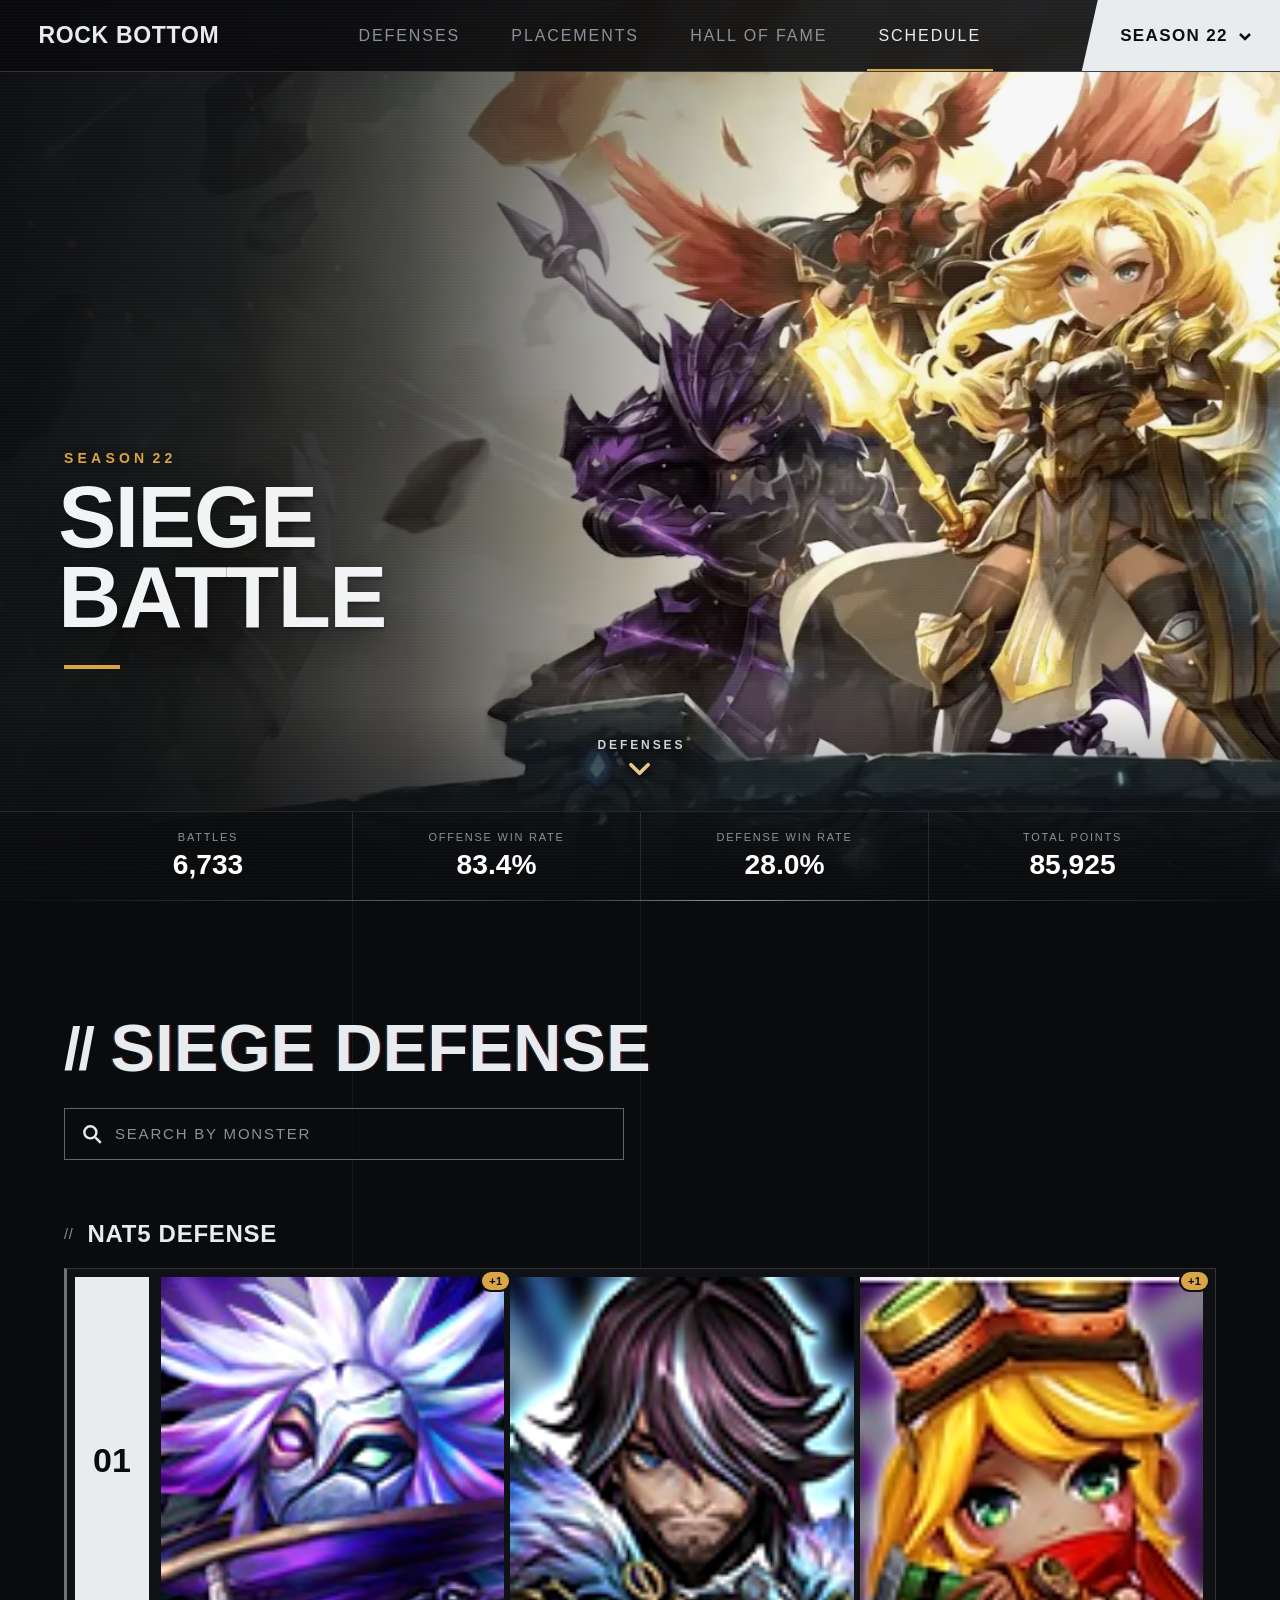
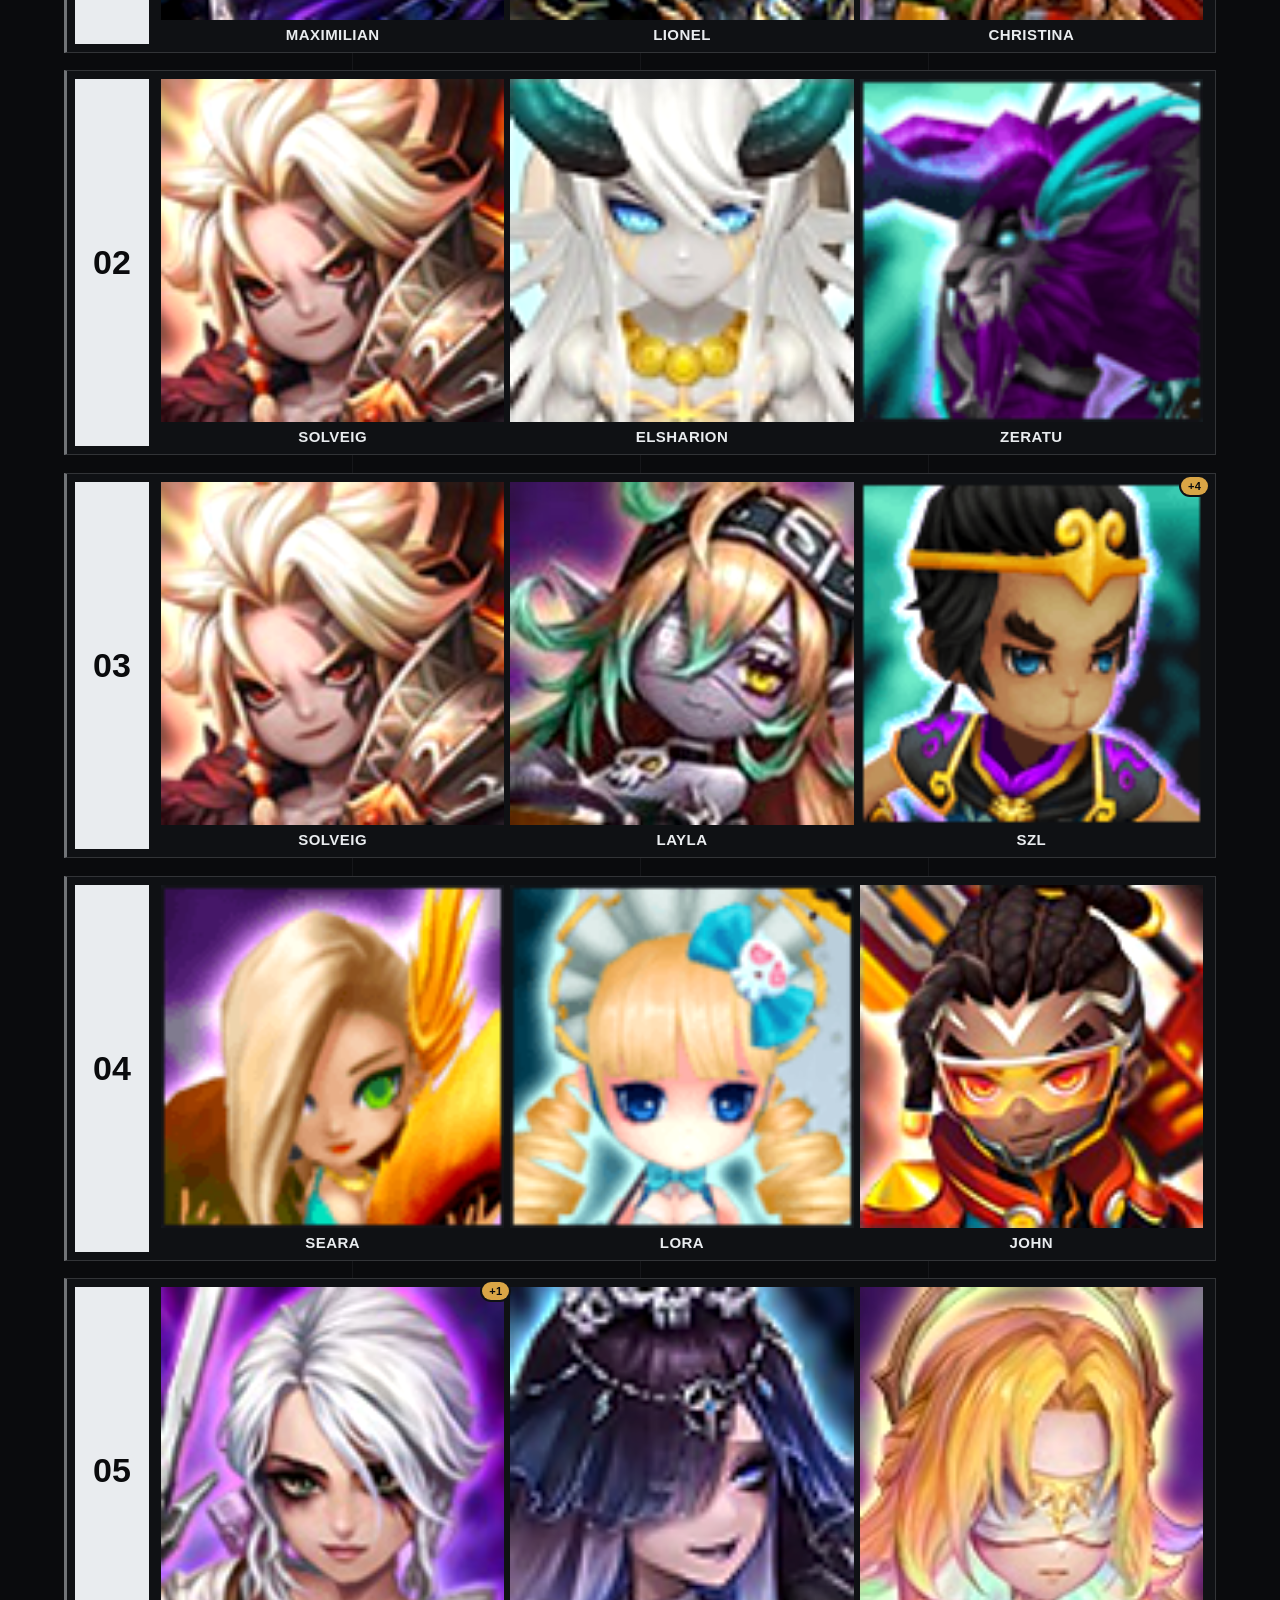
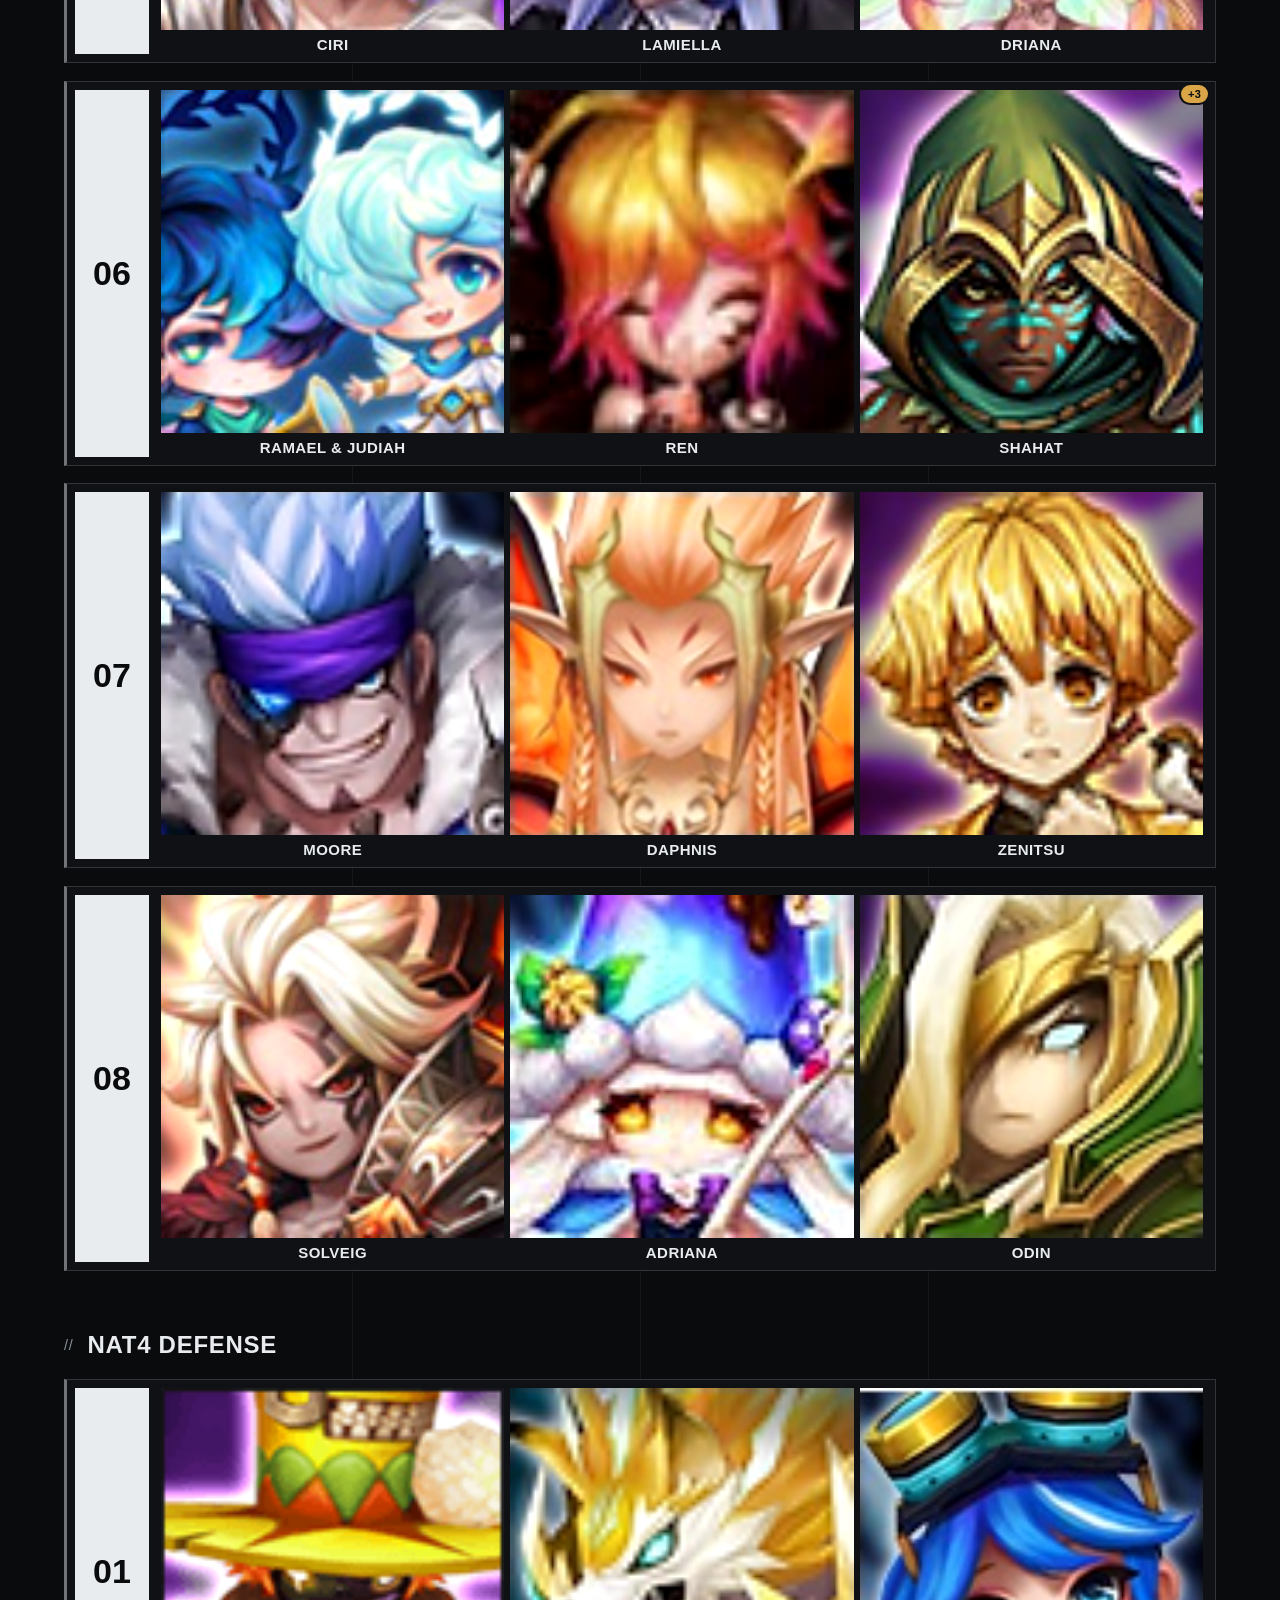
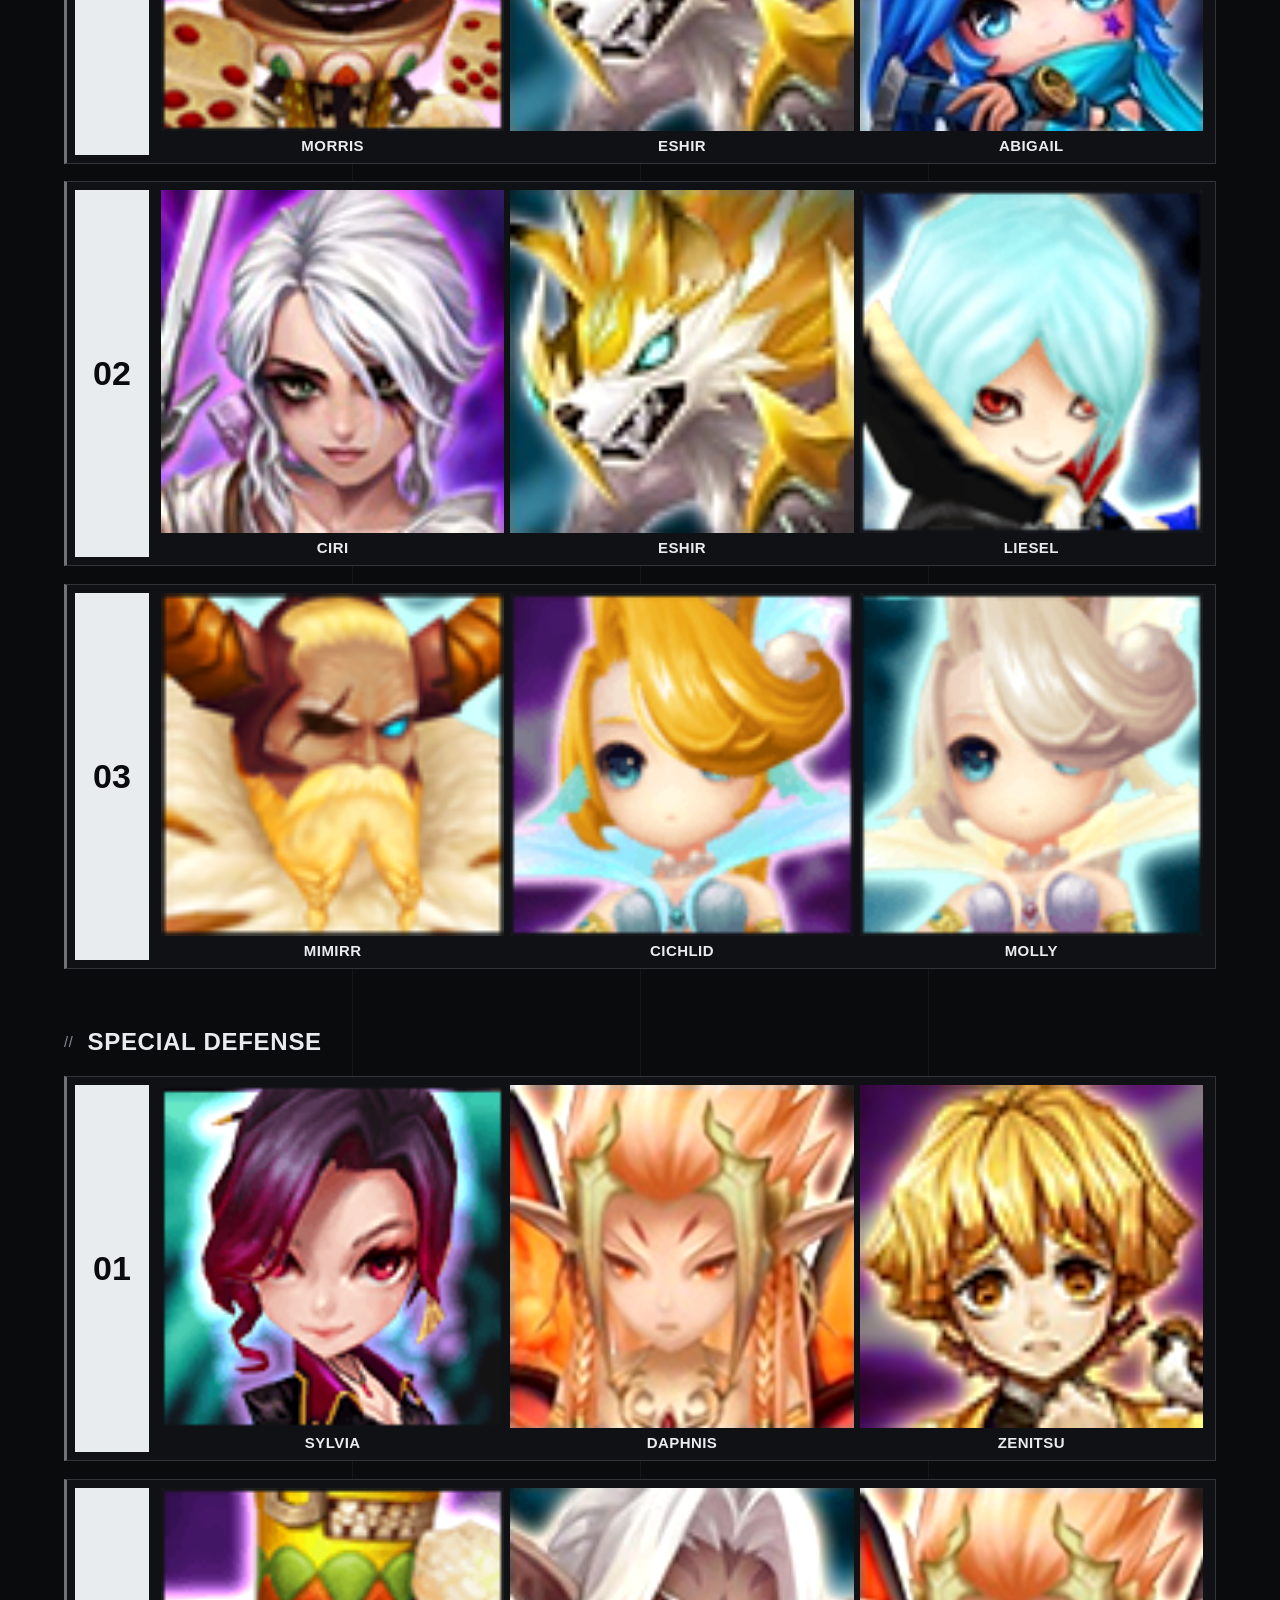
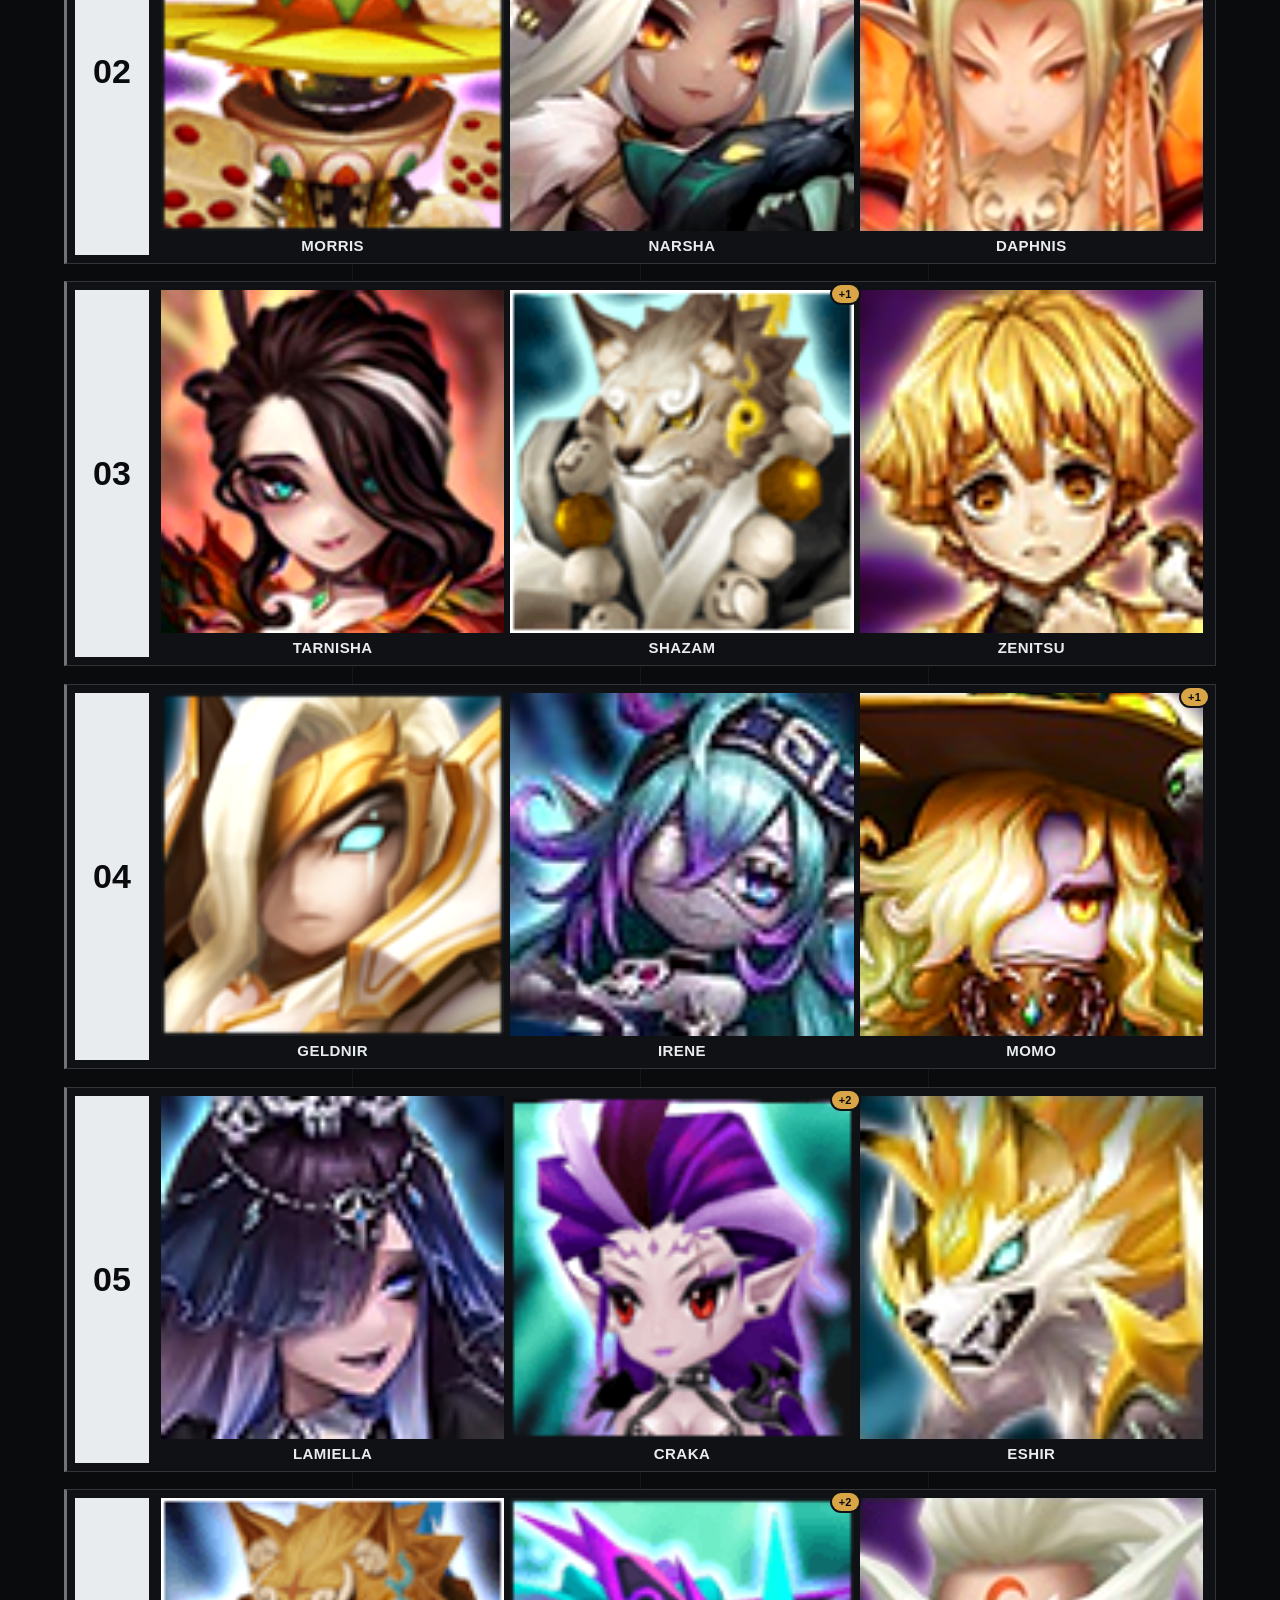
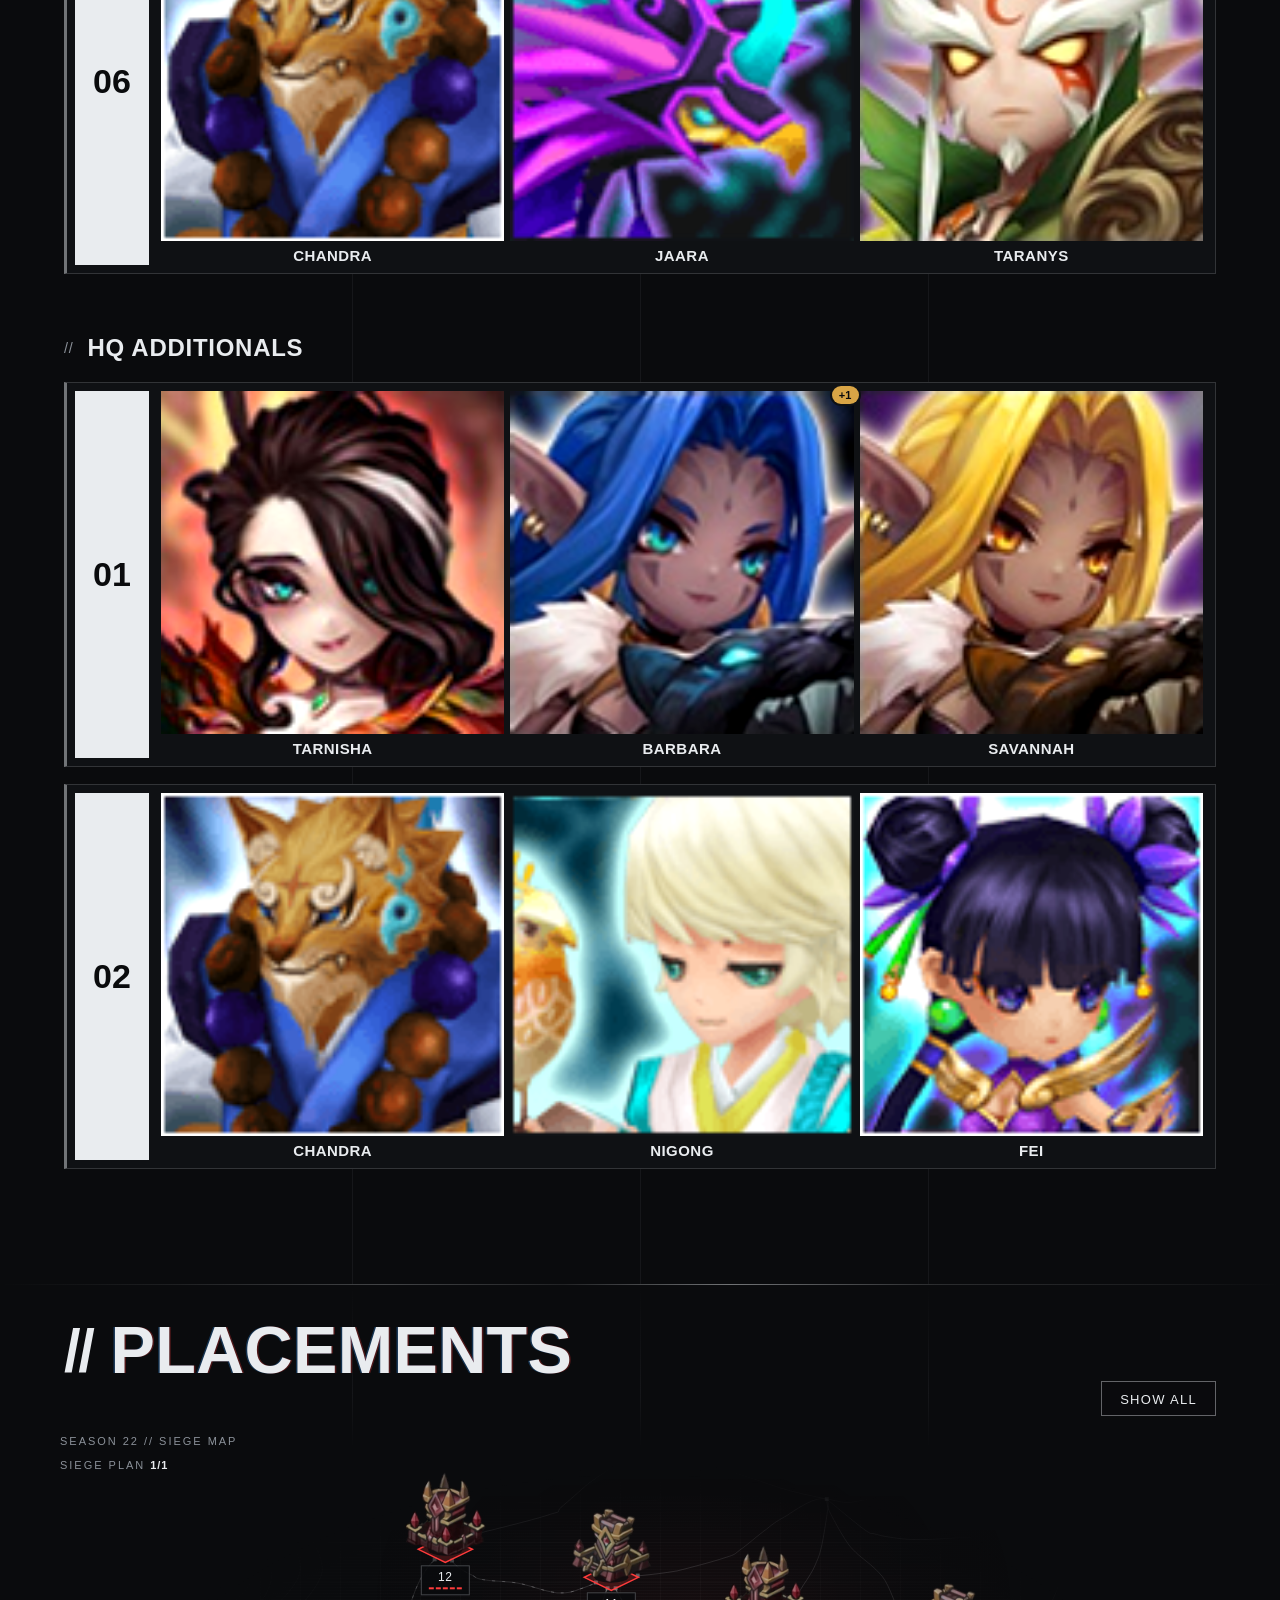
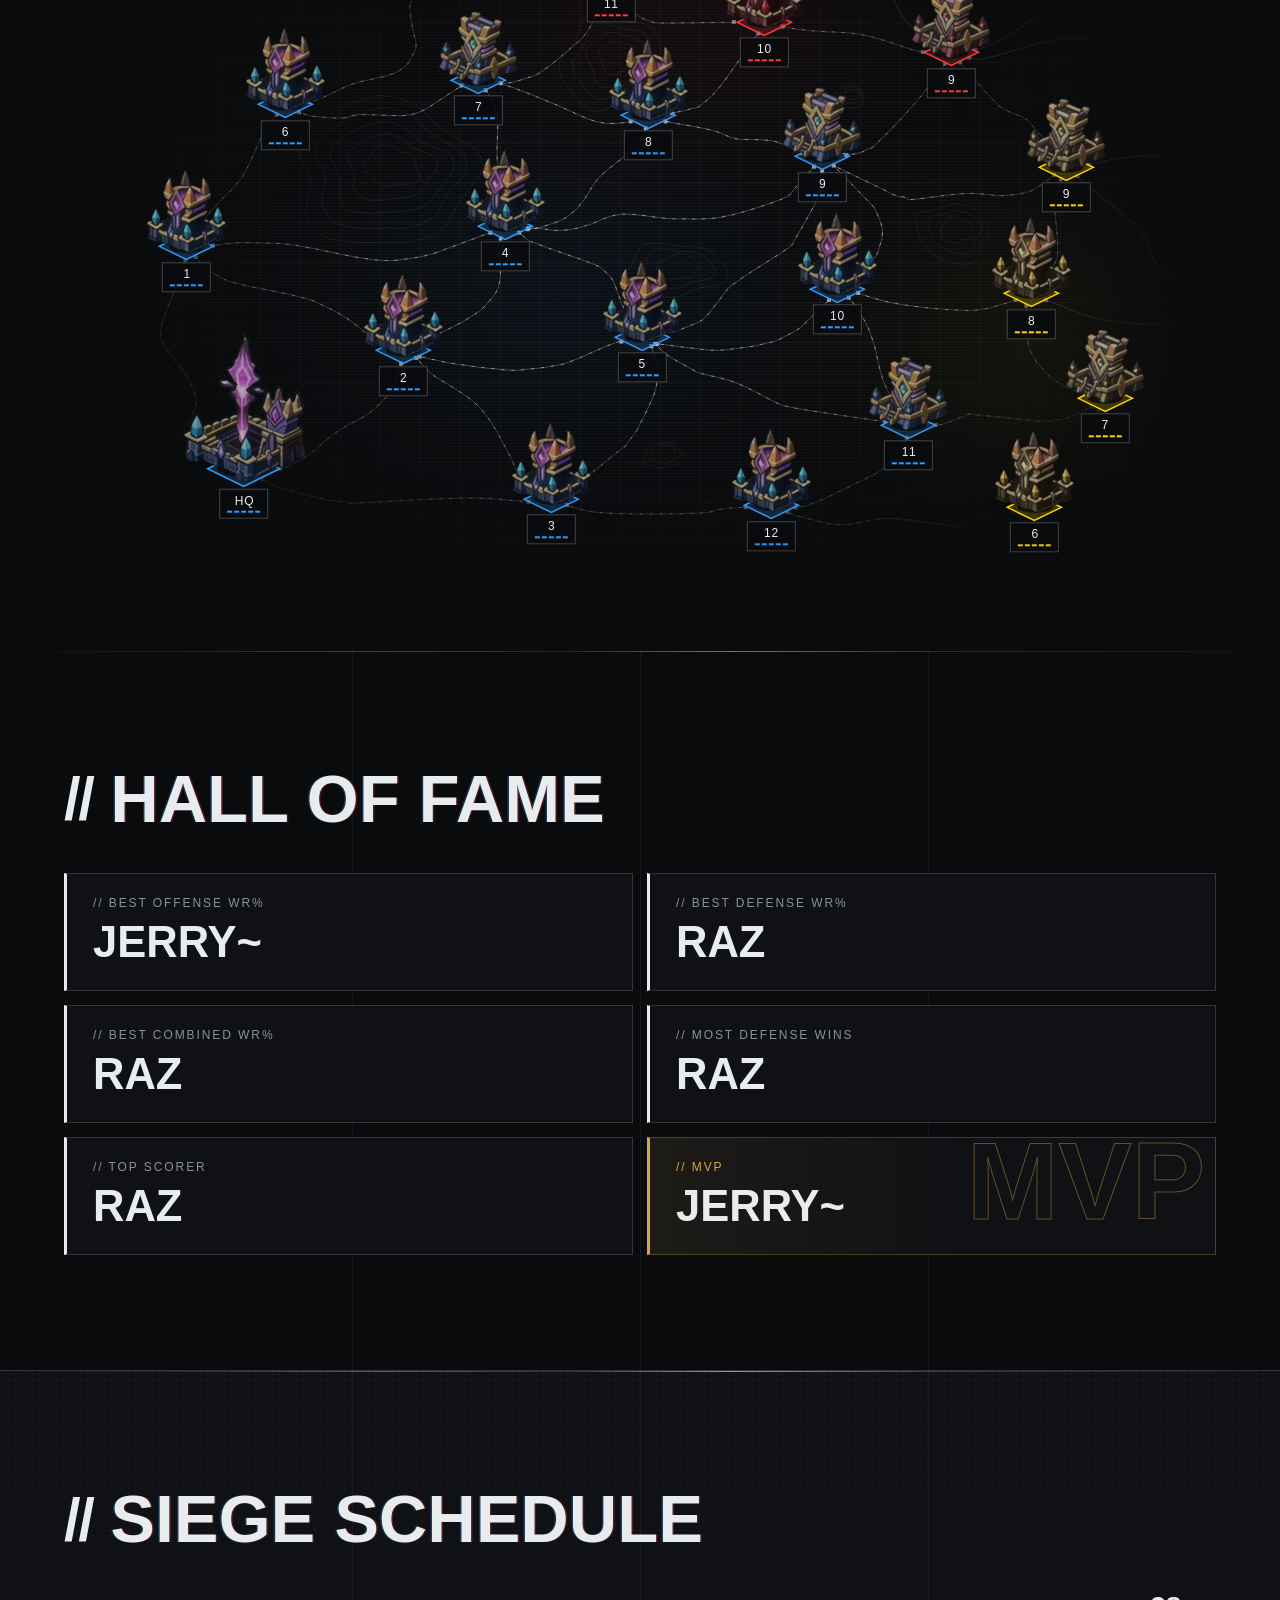
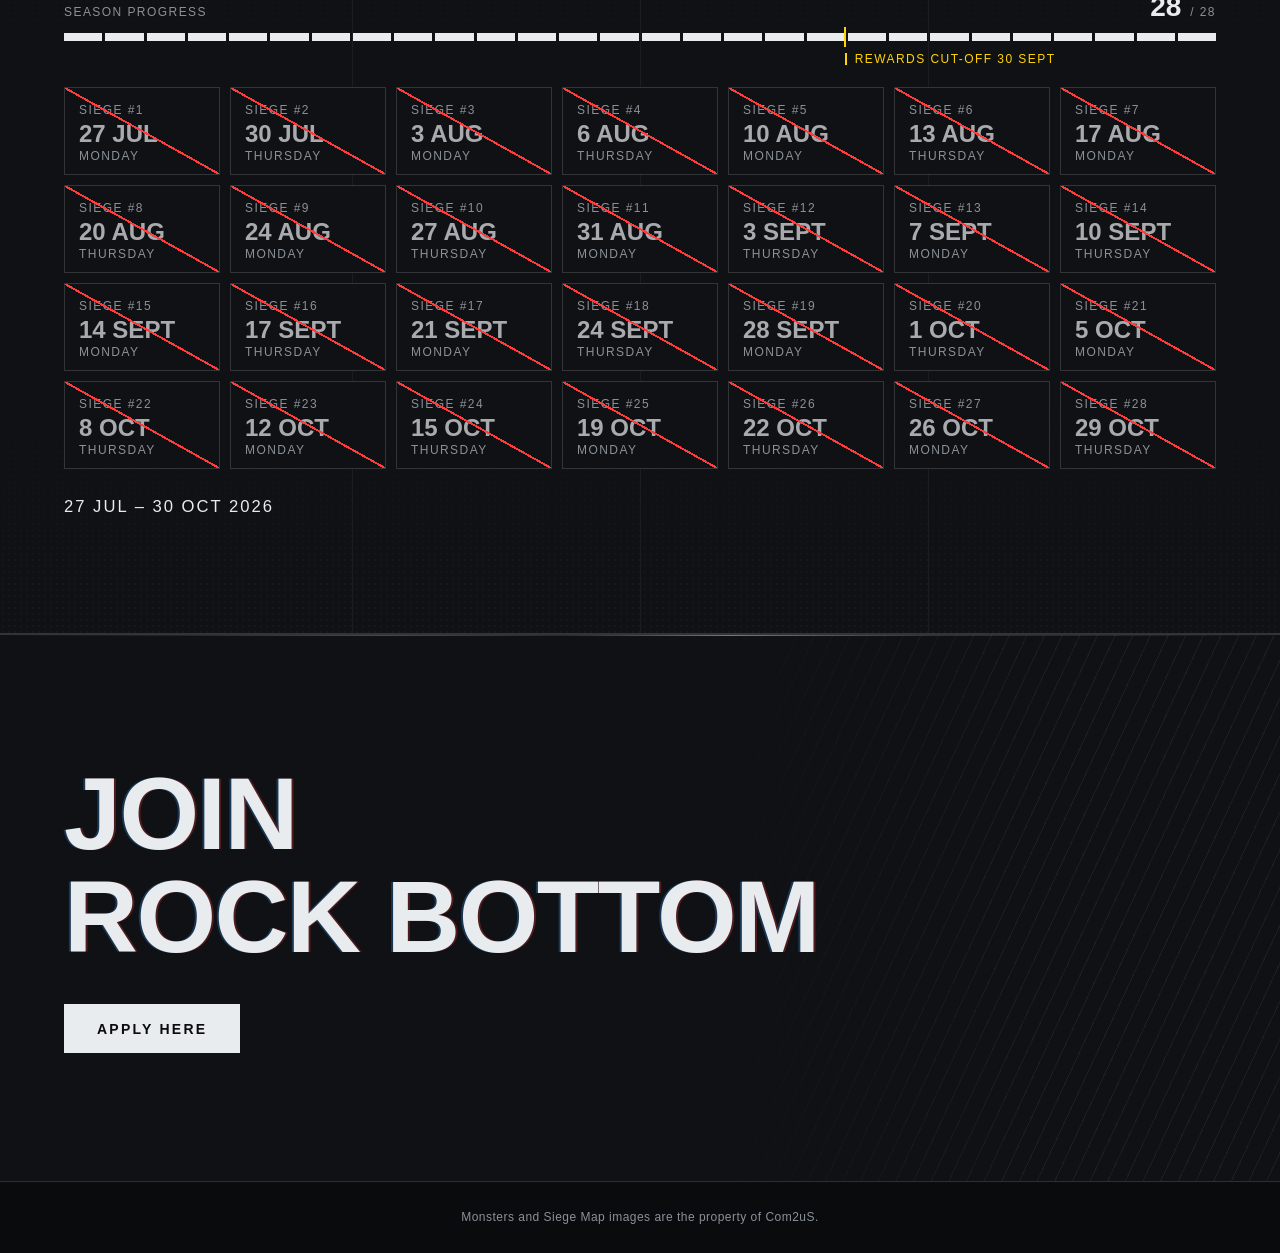
==== commit e438e839: "Tower panel cards: left edge matches the Defenses cards White at 45%, full white on hover or with th" ====
--- a/index.html
+++ b/index.html
@@ -1329,6 +1329,9 @@
 /* tower panel: a slimmer tab with a smaller tower number */
 #main .tp .sn{width:44px}
 #main .tp .sn b{font-size:20px}
+/* tower panel cards: the left edge matches the Defenses cards (white at 45%, full white on hover) instead of the guild colour */
+#main .tp .strip{border-left-color:rgb(var(--white-rgb) / .45)}
+#main .tp .strip:hover,#main .tp .strip.open{border-left-color:var(--hi)}
 @media (max-width:700px){ #main .tp .sn{width:40px} #main .tp .sn b{font-size:18px} }
 @media (max-width:700px){ :root .tp .strip{max-width:318px} }
 .tp .gw-B{color:var(--t-b)} .tp .gw-R{color:var(--t-r)} .tp .gw-Y{color:var(--t-y)}
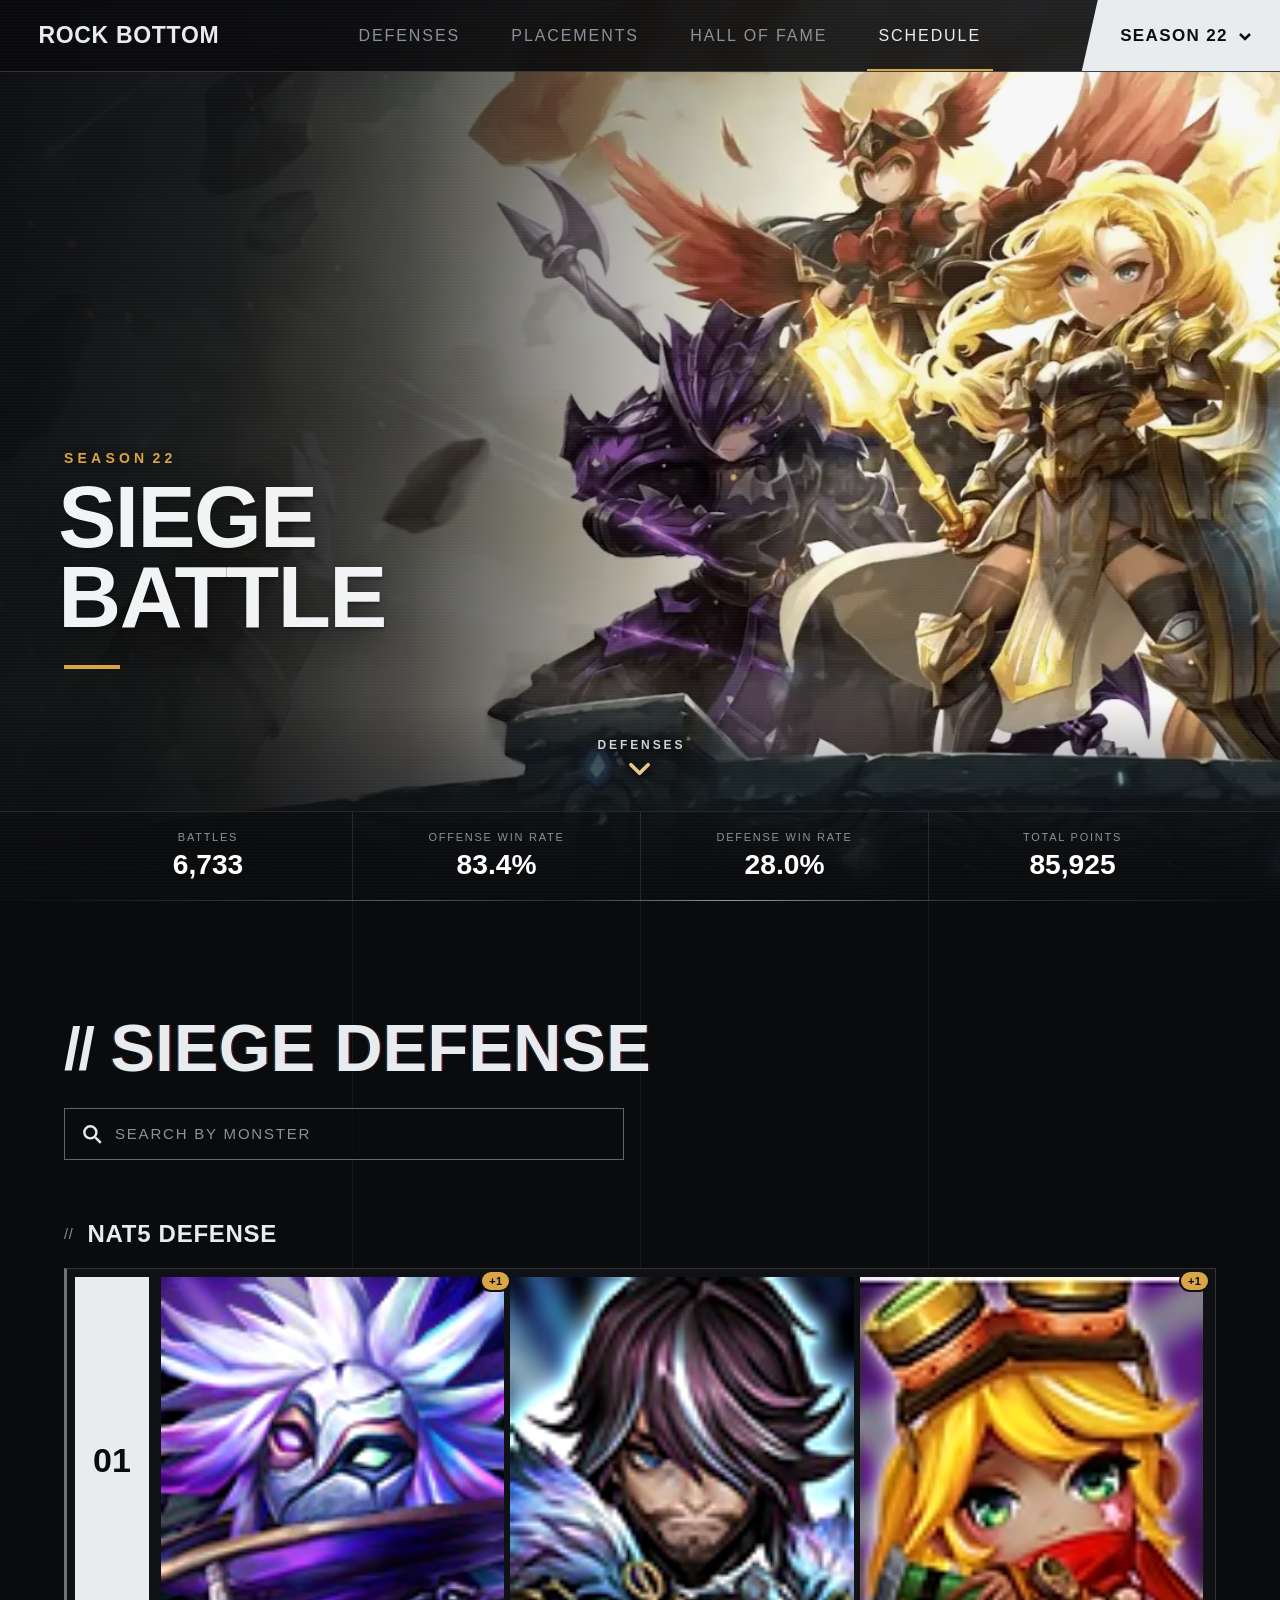
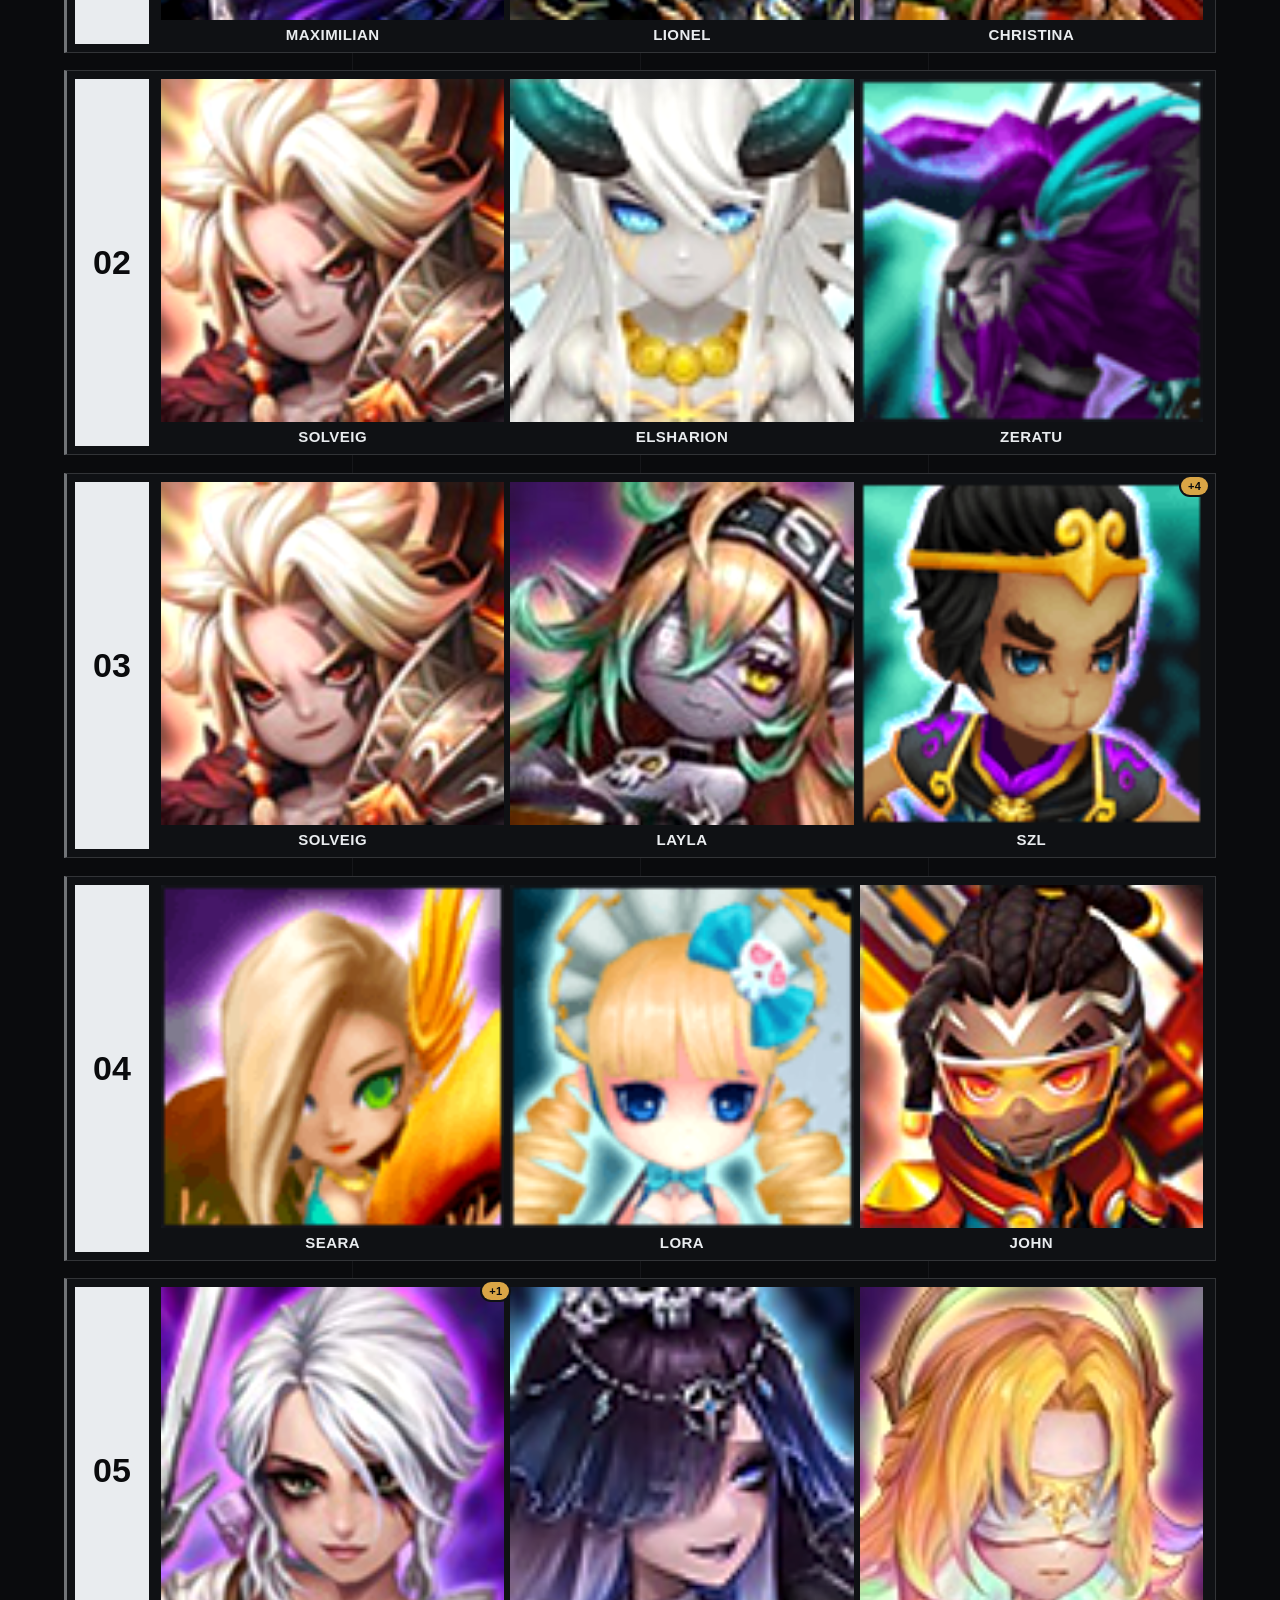
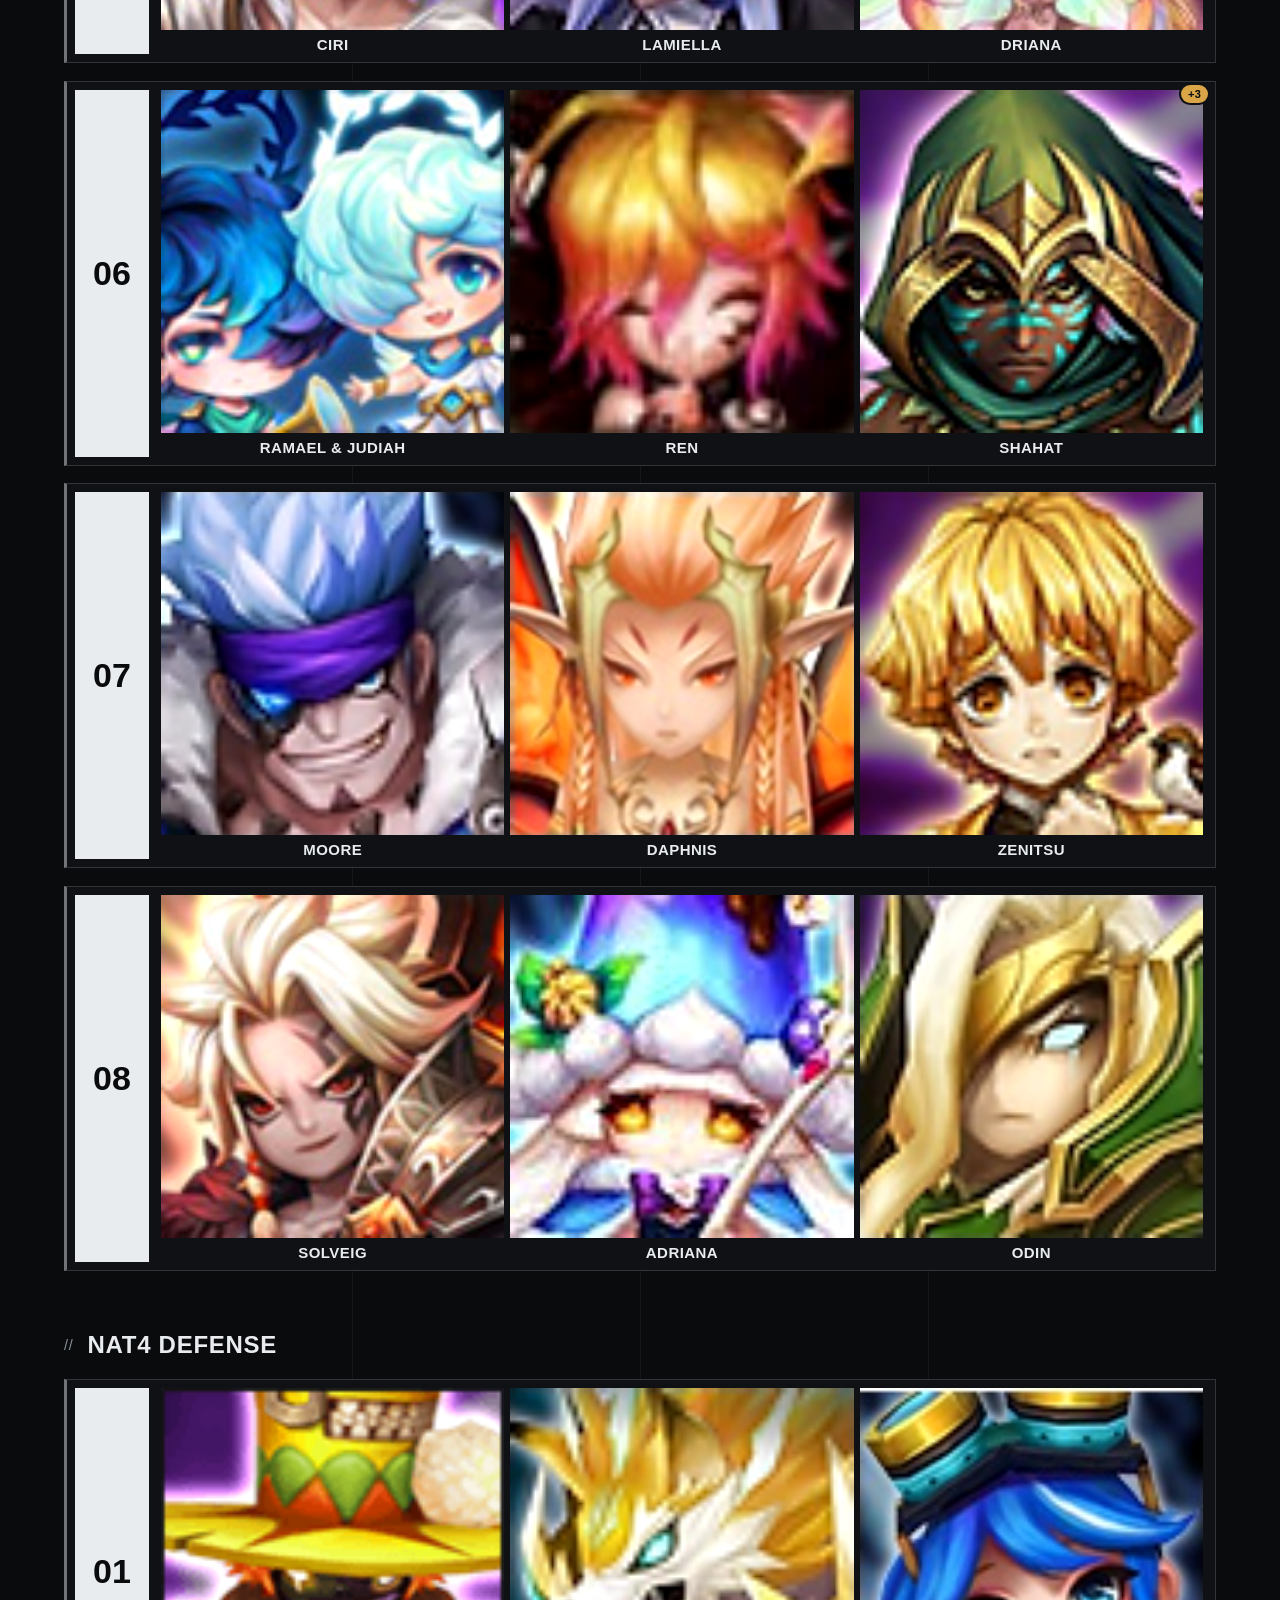
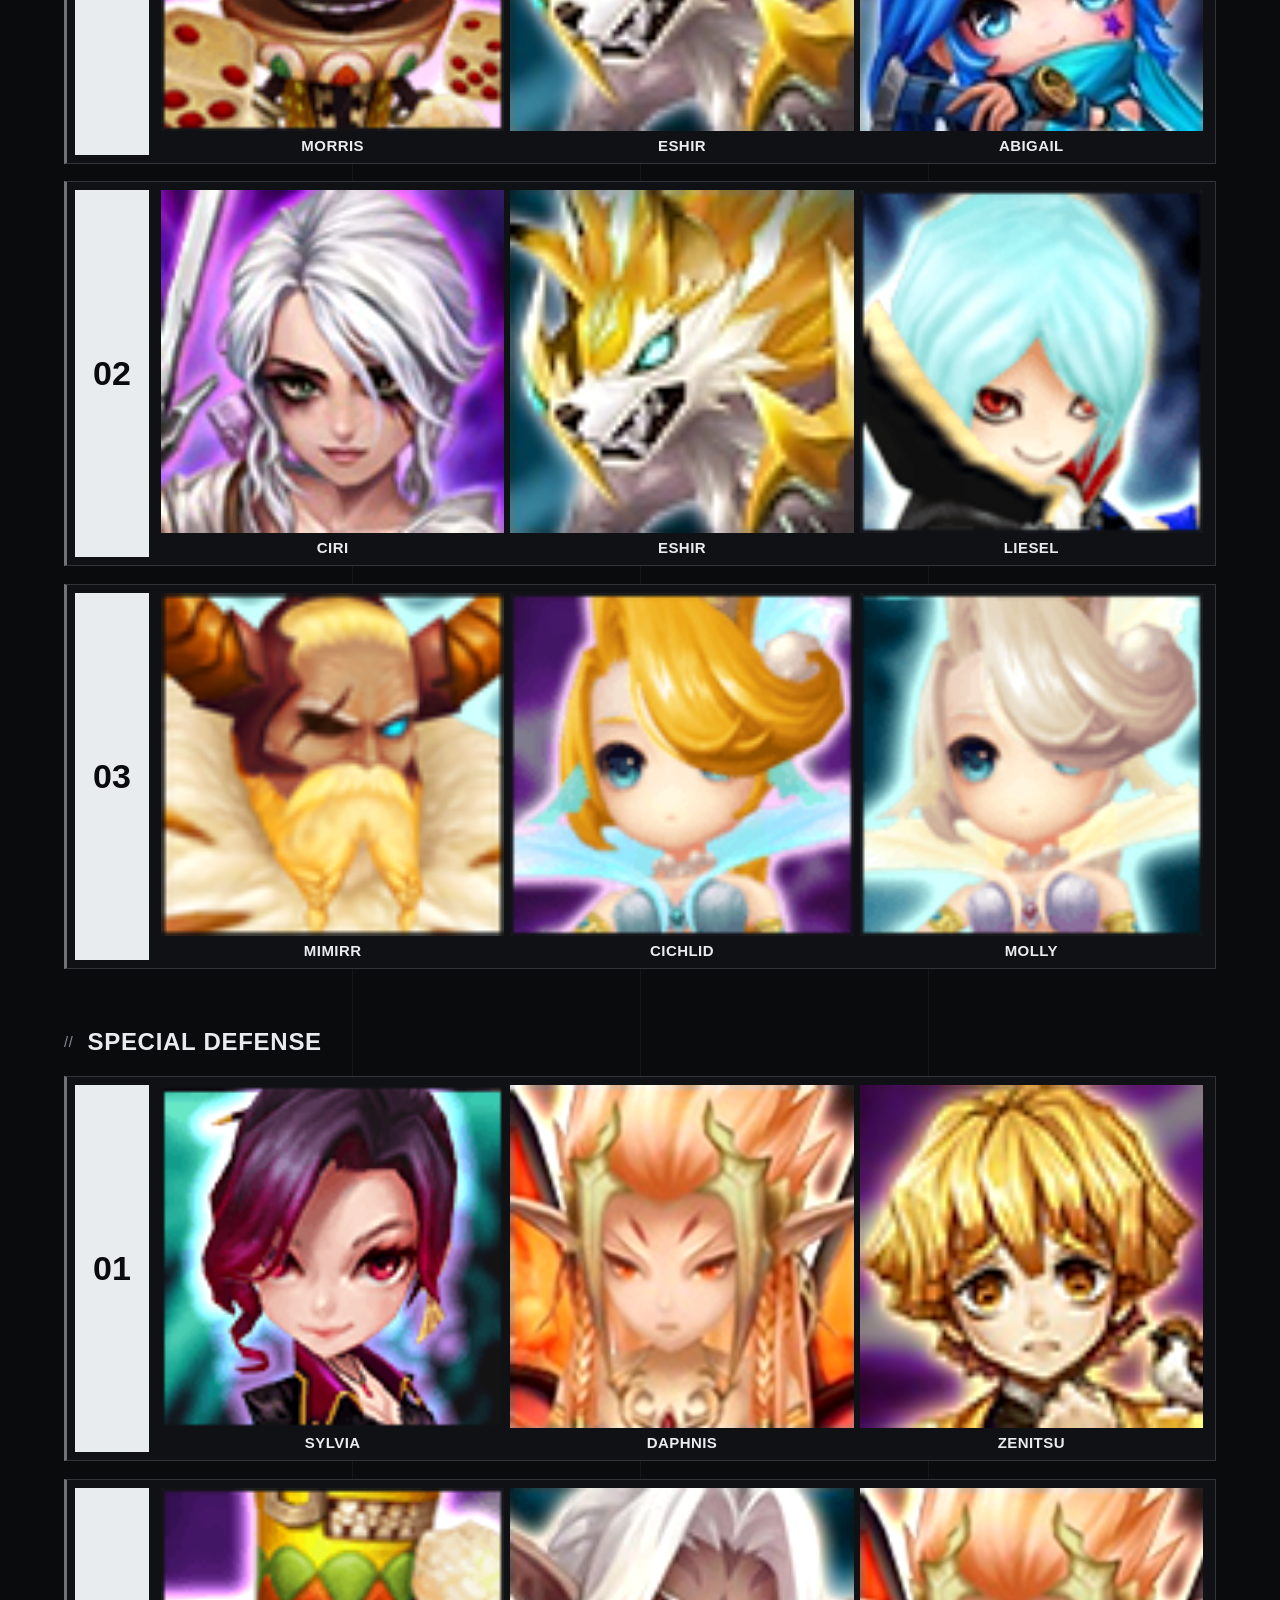
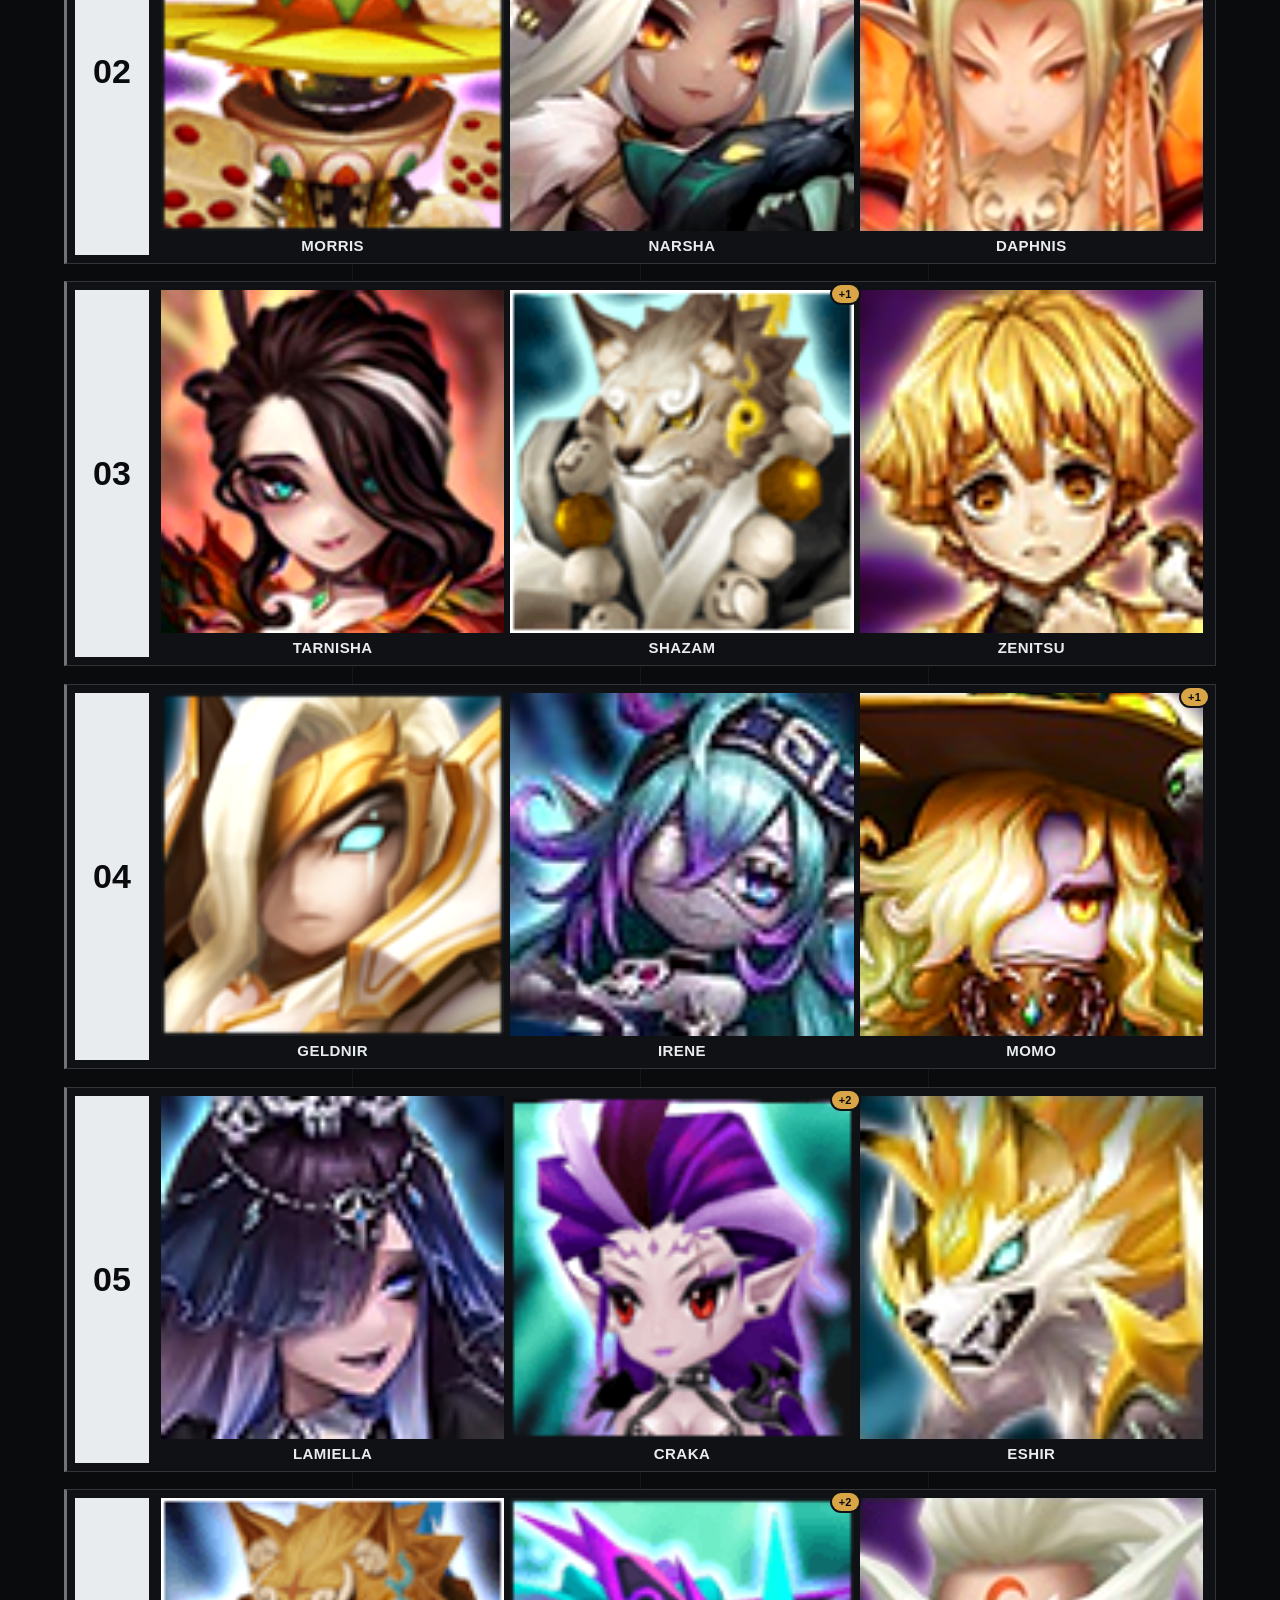
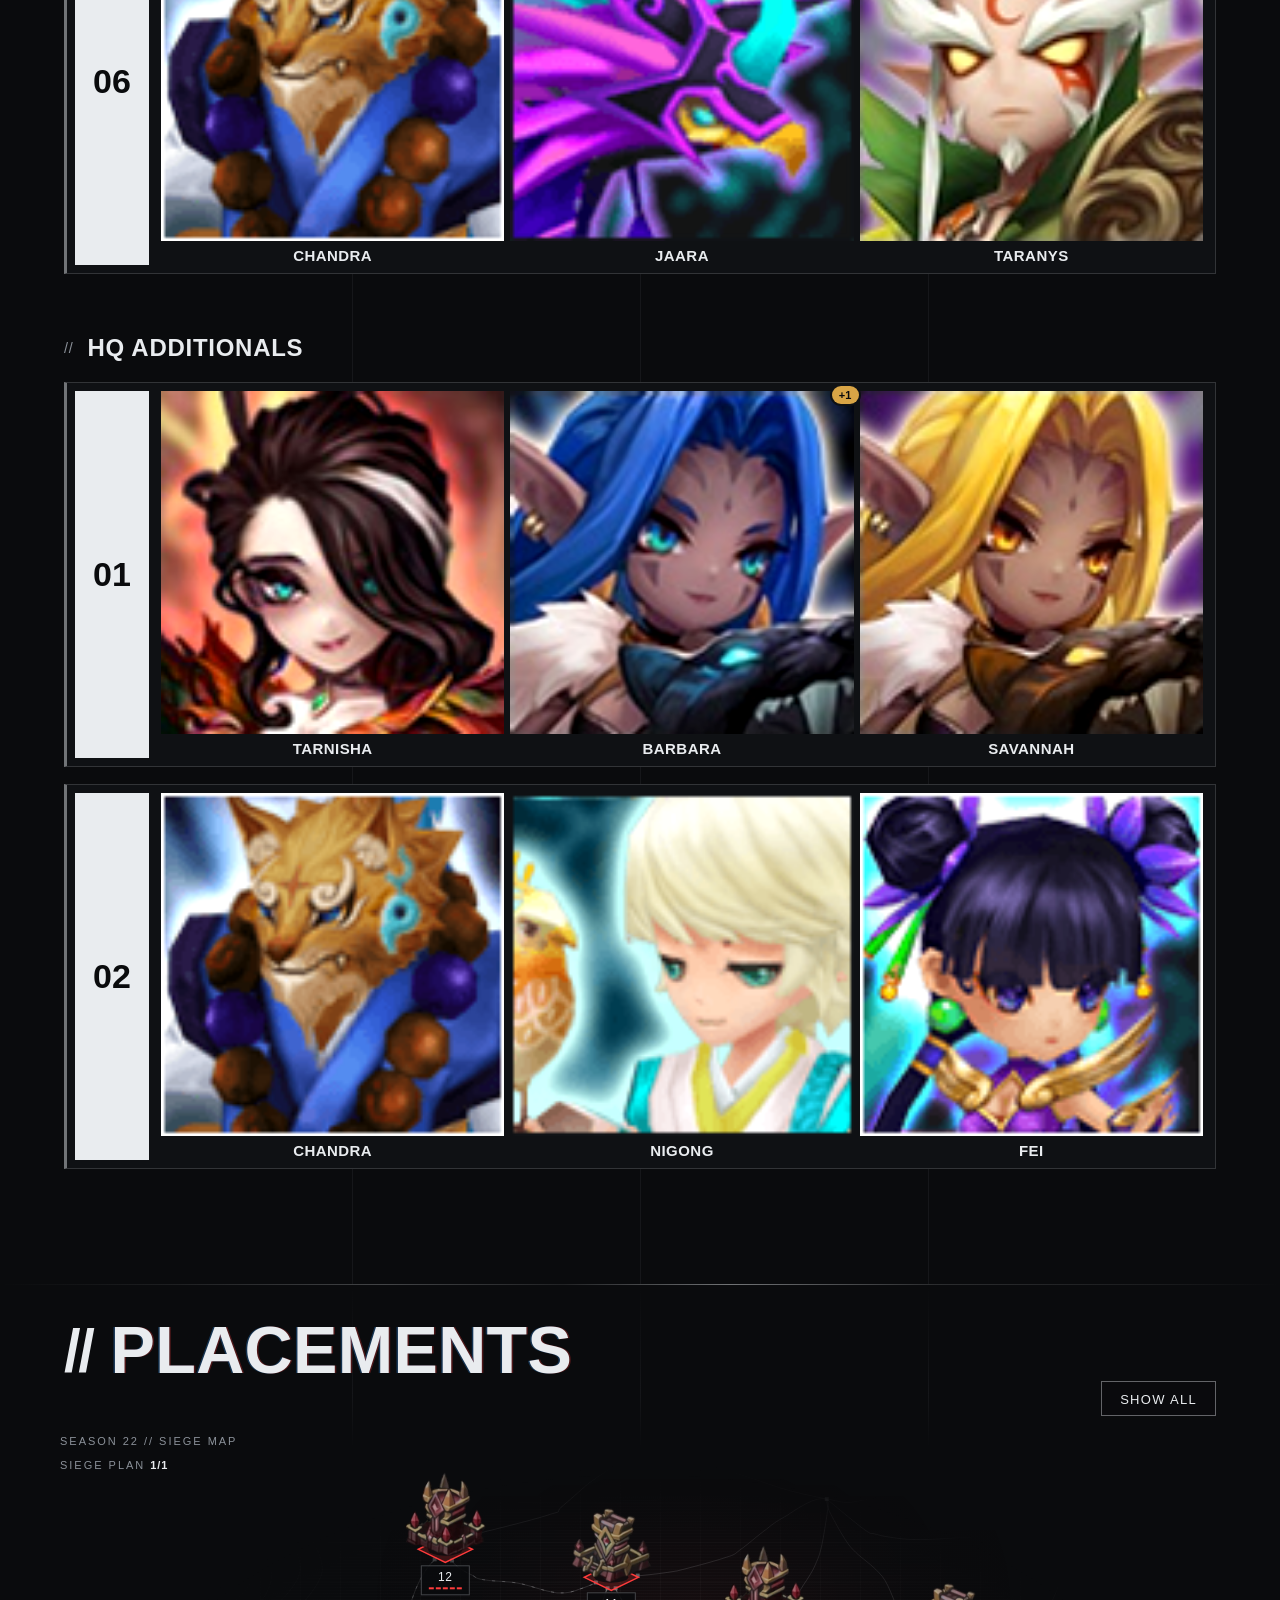
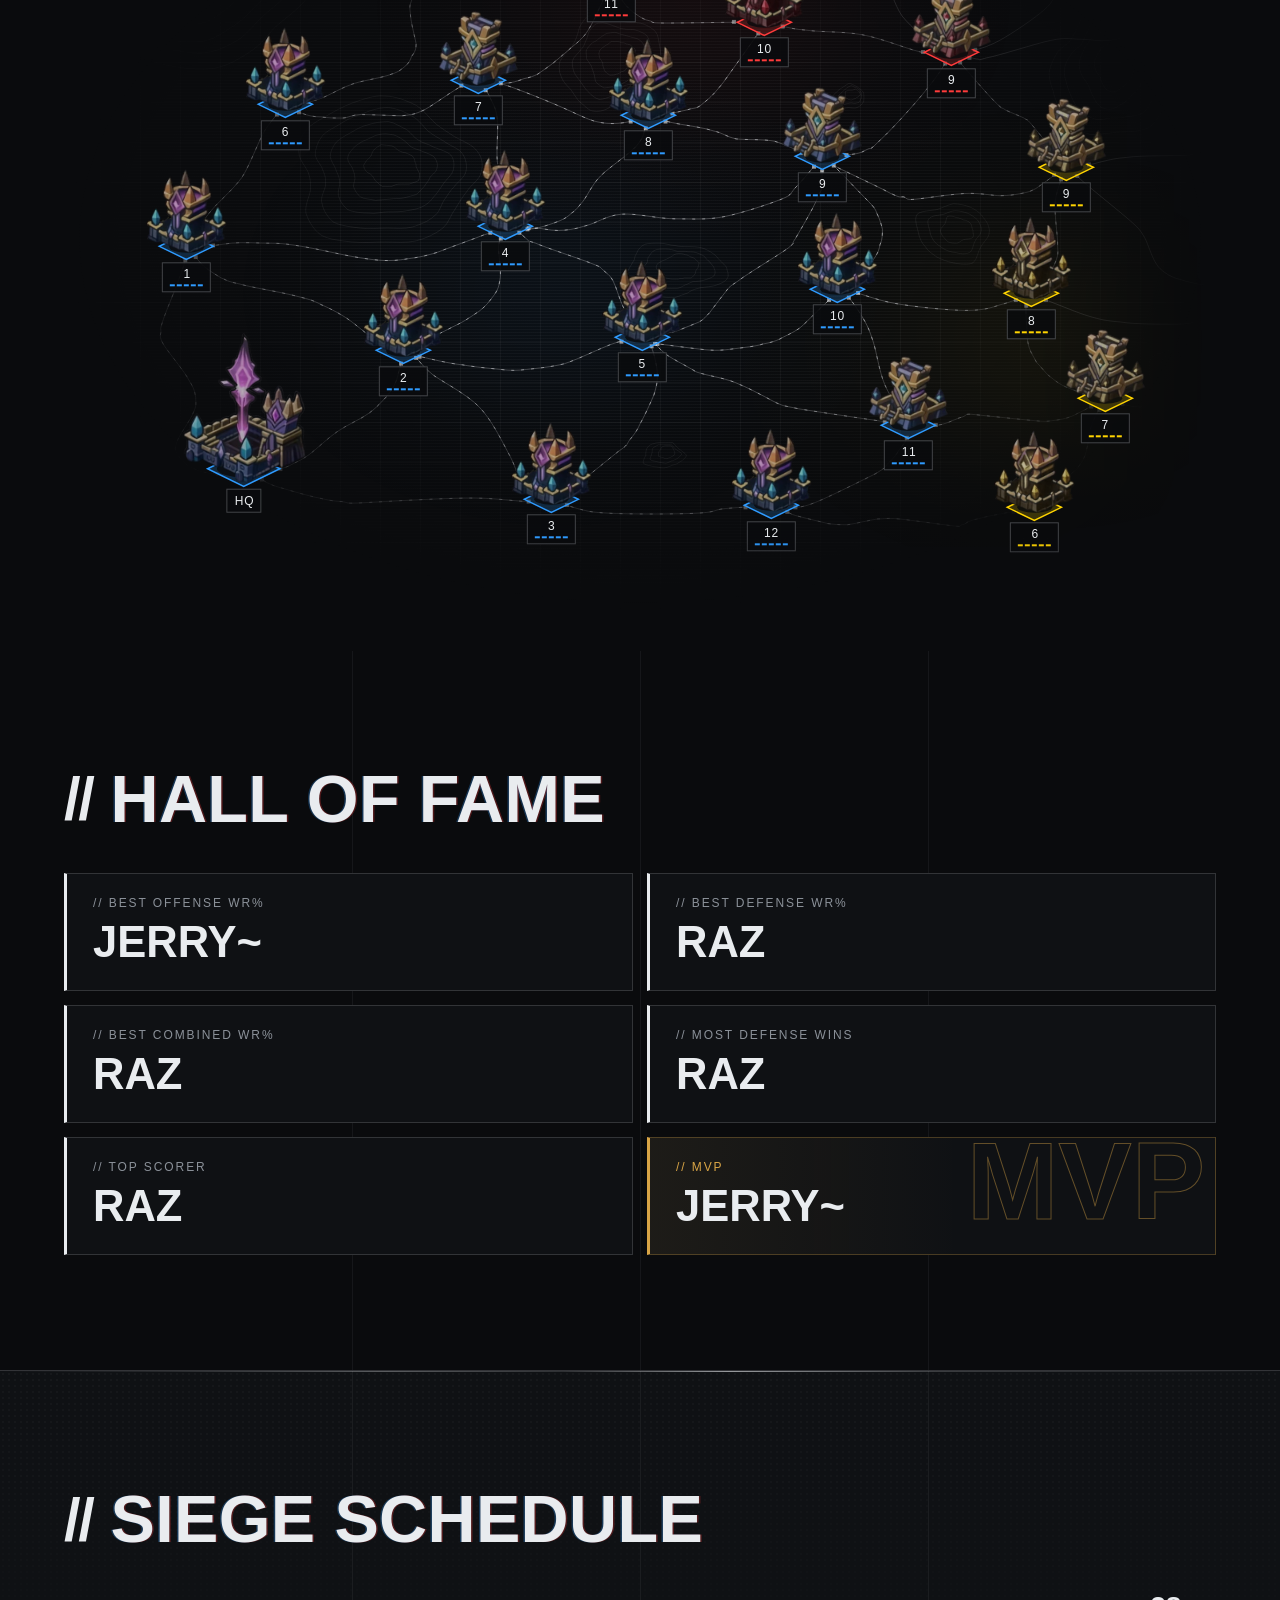
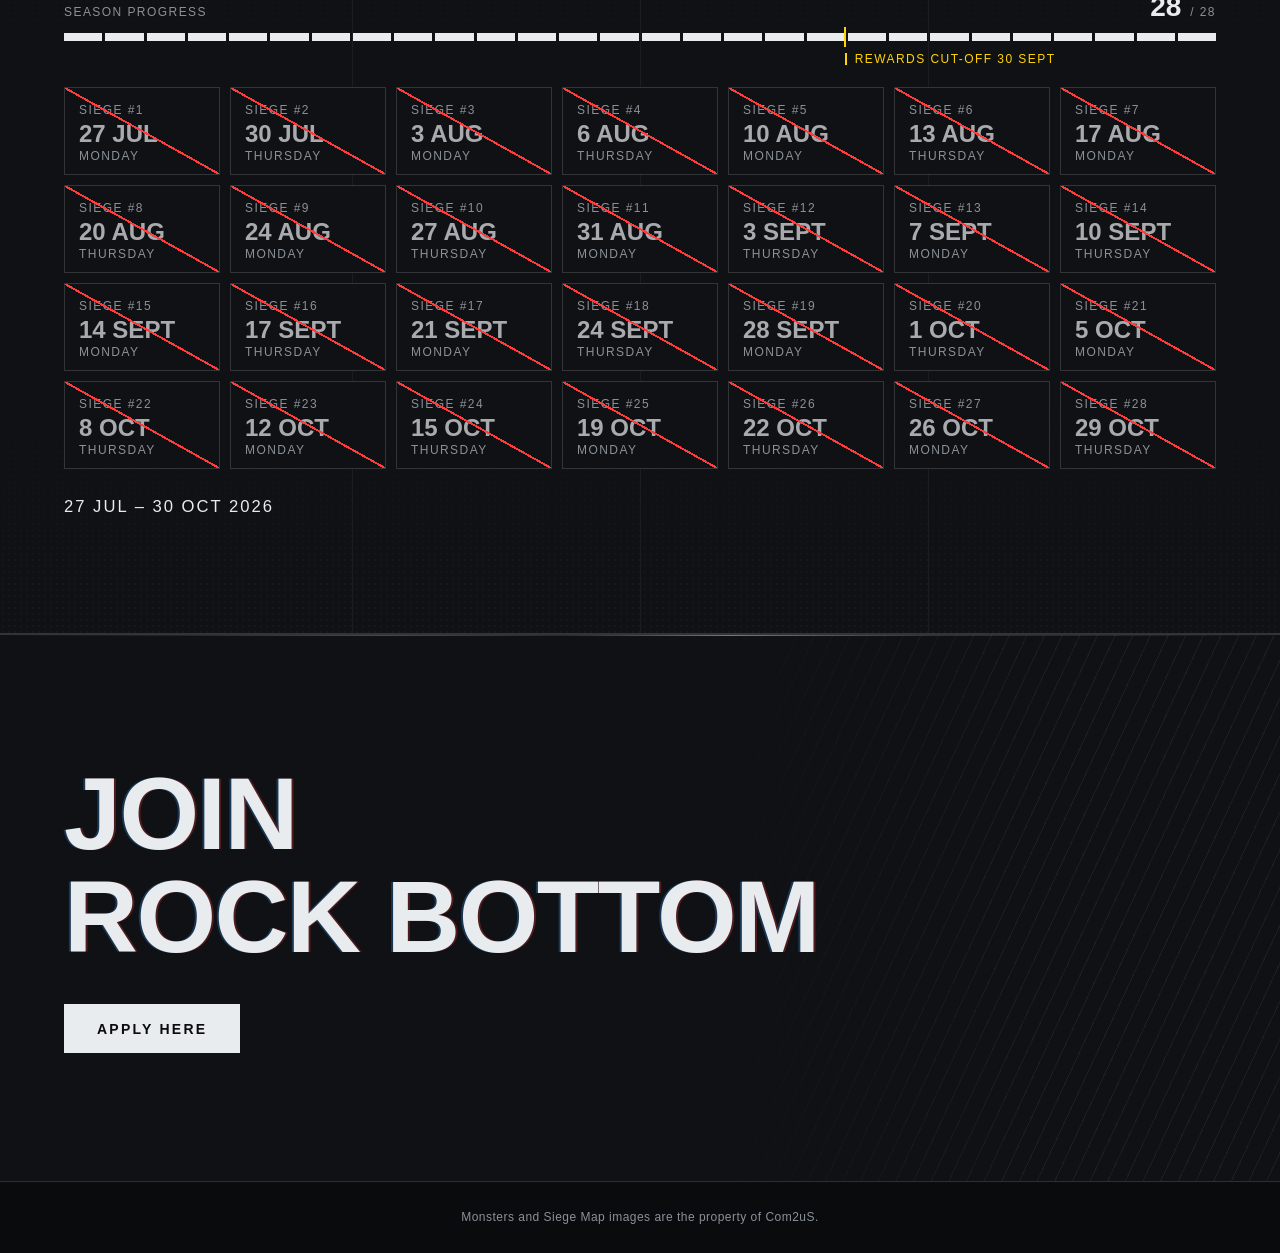
==== commit d741d918: "Map: HQ tag shows just HQ, no bars Co-Authored-By: Claude Opus 5.5 <noreply@anthropic.com>" ====
--- a/index.html
+++ b/index.html
@@ -1333,7 +1333,7 @@
 #main .tp .strip{border-left-color:rgb(var(--white-rgb) / .45)}
 #main .tp .strip:hover,#main .tp .strip.open{border-left-color:var(--hi)}
 @media (max-width:700px){ #main .tp .sn{width:40px} #main .tp .sn b{font-size:18px} }
-@media (max-width:700px){ :root .tp .strip{max-width:318px} }
+
 .tp .gw-B{color:var(--t-b)} .tp .gw-R{color:var(--t-r)} .tp .gw-Y{color:var(--t-y)}
 :root .tp-head h3 small{color:var(--grey)}
 /* tower panel: no heading row; Close is an X in the header bar's top-right corner */
@@ -1342,6 +1342,10 @@
 #main .tp-x svg{width:11px;height:11px;fill:none;stroke:currentColor;stroke-width:1.6;stroke-linecap:square}
 #main .tp-x:hover,#main .tp-x:focus-visible{color:var(--black);background:var(--white);outline:none}
 @media (max-width:700px){ #main .tp-x{width:44px} #main .tp-x svg{width:13px;height:13px} }   /* a bigger tap target on phone */
+/* tower panel: the swap count overlaps the portrait's top-right corner, as on the Defenses cards */
+#main .tp .art{overflow:visible}
+#main .tp .art .mon{display:block}
+#main .tp .plus{top:-5px;right:-5px;box-shadow:0 0 0 2px var(--panel)}
 </style>
 </head>
 <body>
@@ -1532,7 +1536,8 @@
   pop.hidden=false; art.setAttribute('aria-expanded','true');
   slot.closest('.strip').classList.add('open'); slot.classList.add('is-open'); document.body.classList.add('pop-open');
   let r=pop.getBoundingClientRect();
-  if(r.bottom>innerHeight-8 && slot.getBoundingClientRect().top-r.height-6>70){ pop.classList.add('up'); r=pop.getBoundingClientRect(); }
+  let lim=innerHeight; for(let a=slot.parentElement;a&&a!==document.body;a=a.parentElement){ const o=getComputedStyle(a); if(/hidden|clip|auto|scroll/.test(o.overflowY+o.overflow)){ lim=Math.min(lim,a.getBoundingClientRect().bottom); } }
+  if(r.bottom>lim-8 && slot.getBoundingClientRect().top-r.height-6>70){ pop.classList.add('up'); r=pop.getBoundingClientRect(); }
   let dx=0; if(r.left<8) dx=8-r.left; else if(r.right>vw-8) dx=vw-8-r.right;
   if(dx) pop.style.transform=`translateX(calc(-50% + ${Math.round(dx)}px))`;
   const first=$('button',pop); if(first) first.focus({preventScroll:true});
@@ -1637,7 +1642,7 @@
 /* holo map: diamond under each tower, the readout plate under it, a pulsing ring on the HQ */
 function holoMark(k){
   const hq=k.startsWith('HQ');
-  return `<svg class="hx-dia" viewBox="0 0 40 20" preserveAspectRatio="none" aria-hidden="true"><polygon points="20 .5 39.5 10 20 19.5 .5 10"/></svg><i class="hx-base" aria-hidden="true"></i>${hq?'<i class="hx-pulse" aria-hidden="true"></i>':''}<i class="hx-plate" aria-hidden="true"><b>${tnum(k)}</b><i>${'<s></s>'.repeat(5)}</i></i>`;
+  return `<svg class="hx-dia" viewBox="0 0 40 20" preserveAspectRatio="none" aria-hidden="true"><polygon points="20 .5 39.5 10 20 19.5 .5 10"/></svg><i class="hx-base" aria-hidden="true"></i>${hq?'<i class="hx-pulse" aria-hidden="true"></i>':''}<i class="hx-plate" aria-hidden="true"><b>${tnum(k)}</b>${hq?'':`<i>${'<s></s>'.repeat(5)}</i>`}</i>`;
 }
 function holoHTML(){
   const held=k=>!!k&&!!SM.towers[k]&&isActive(k);
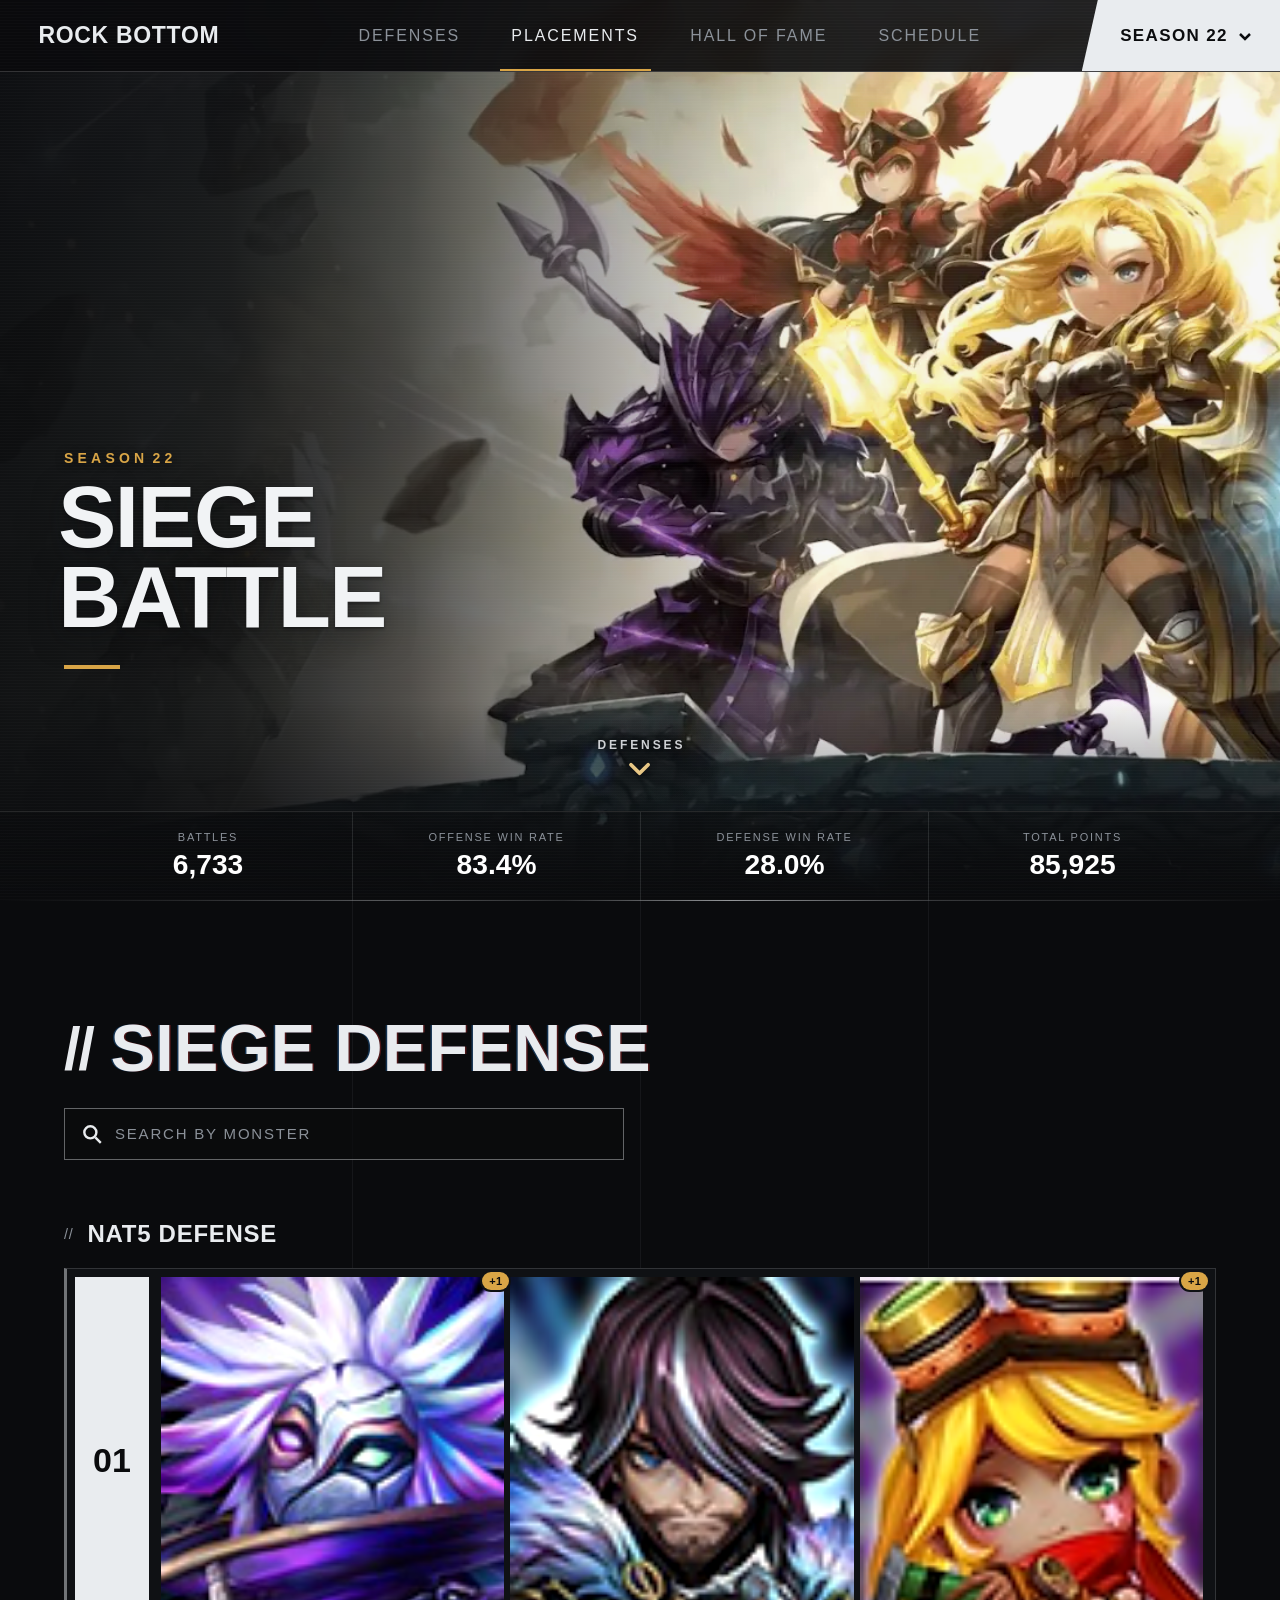
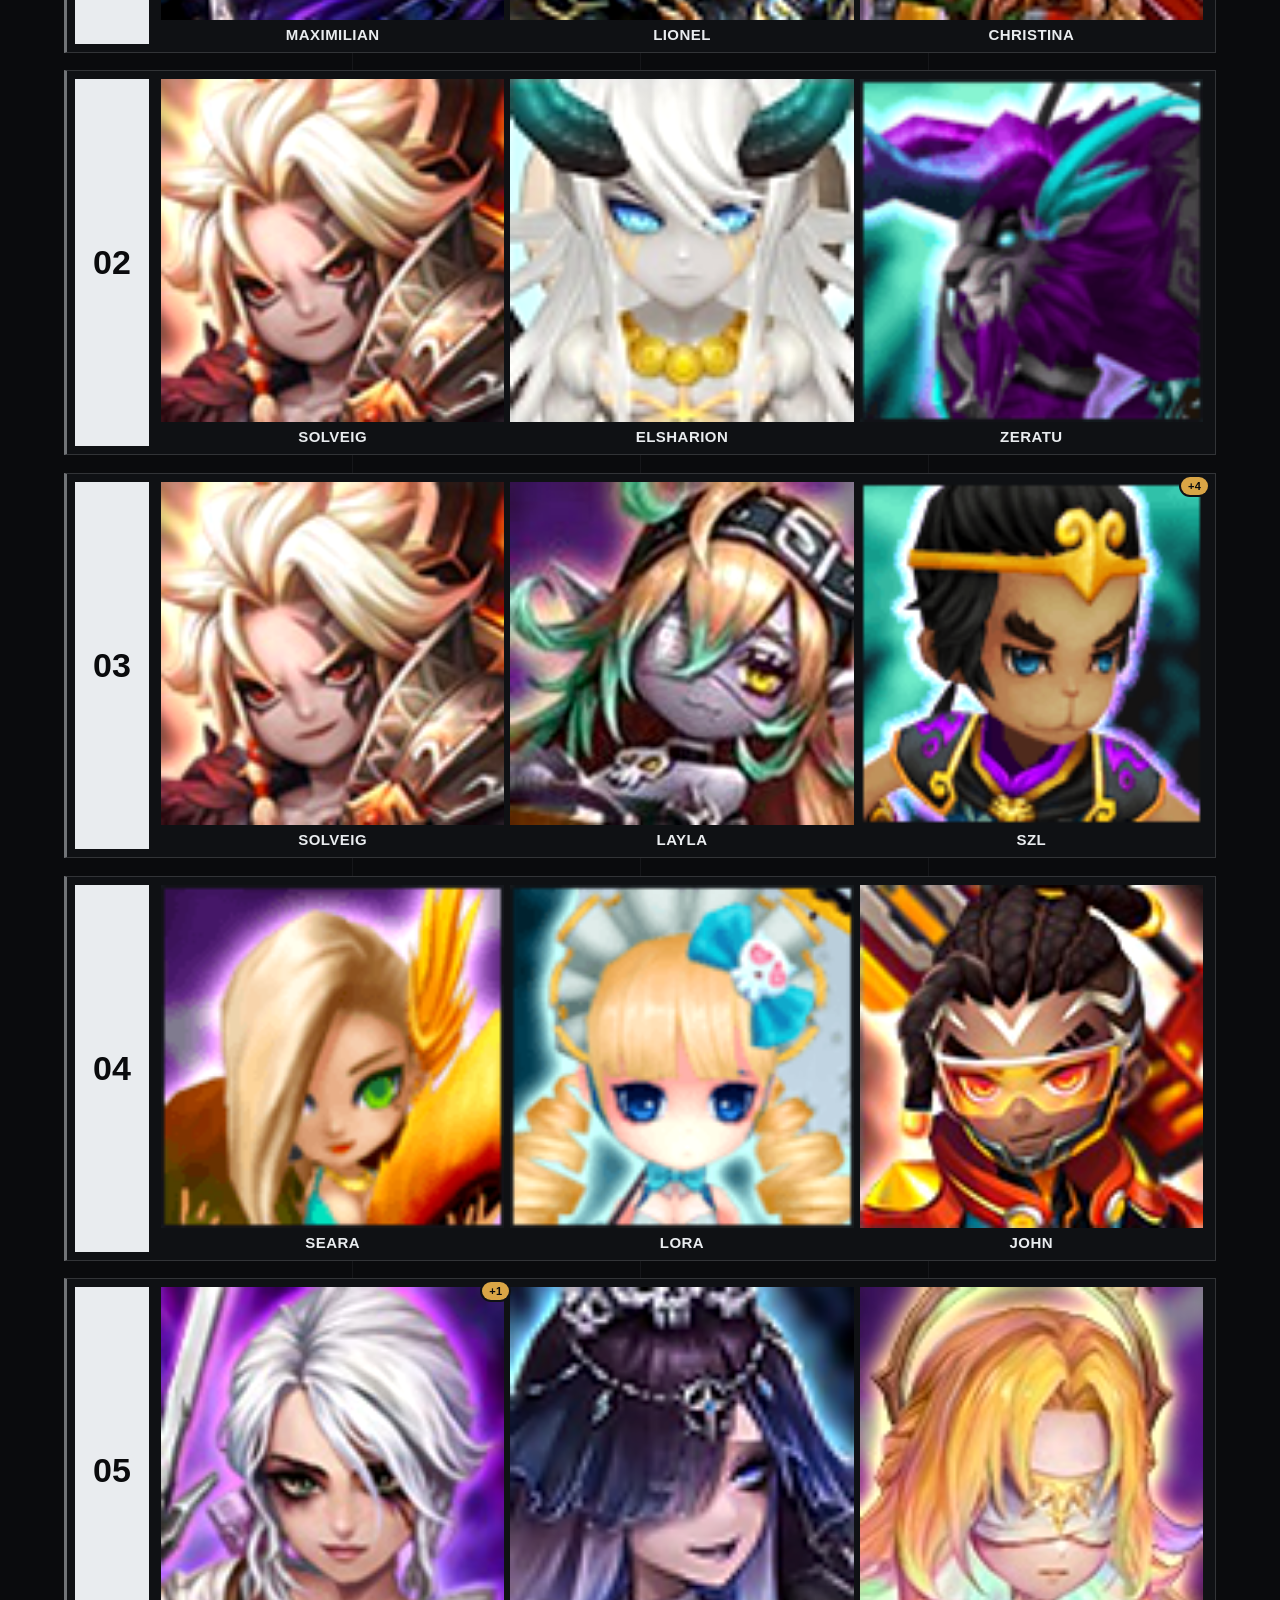
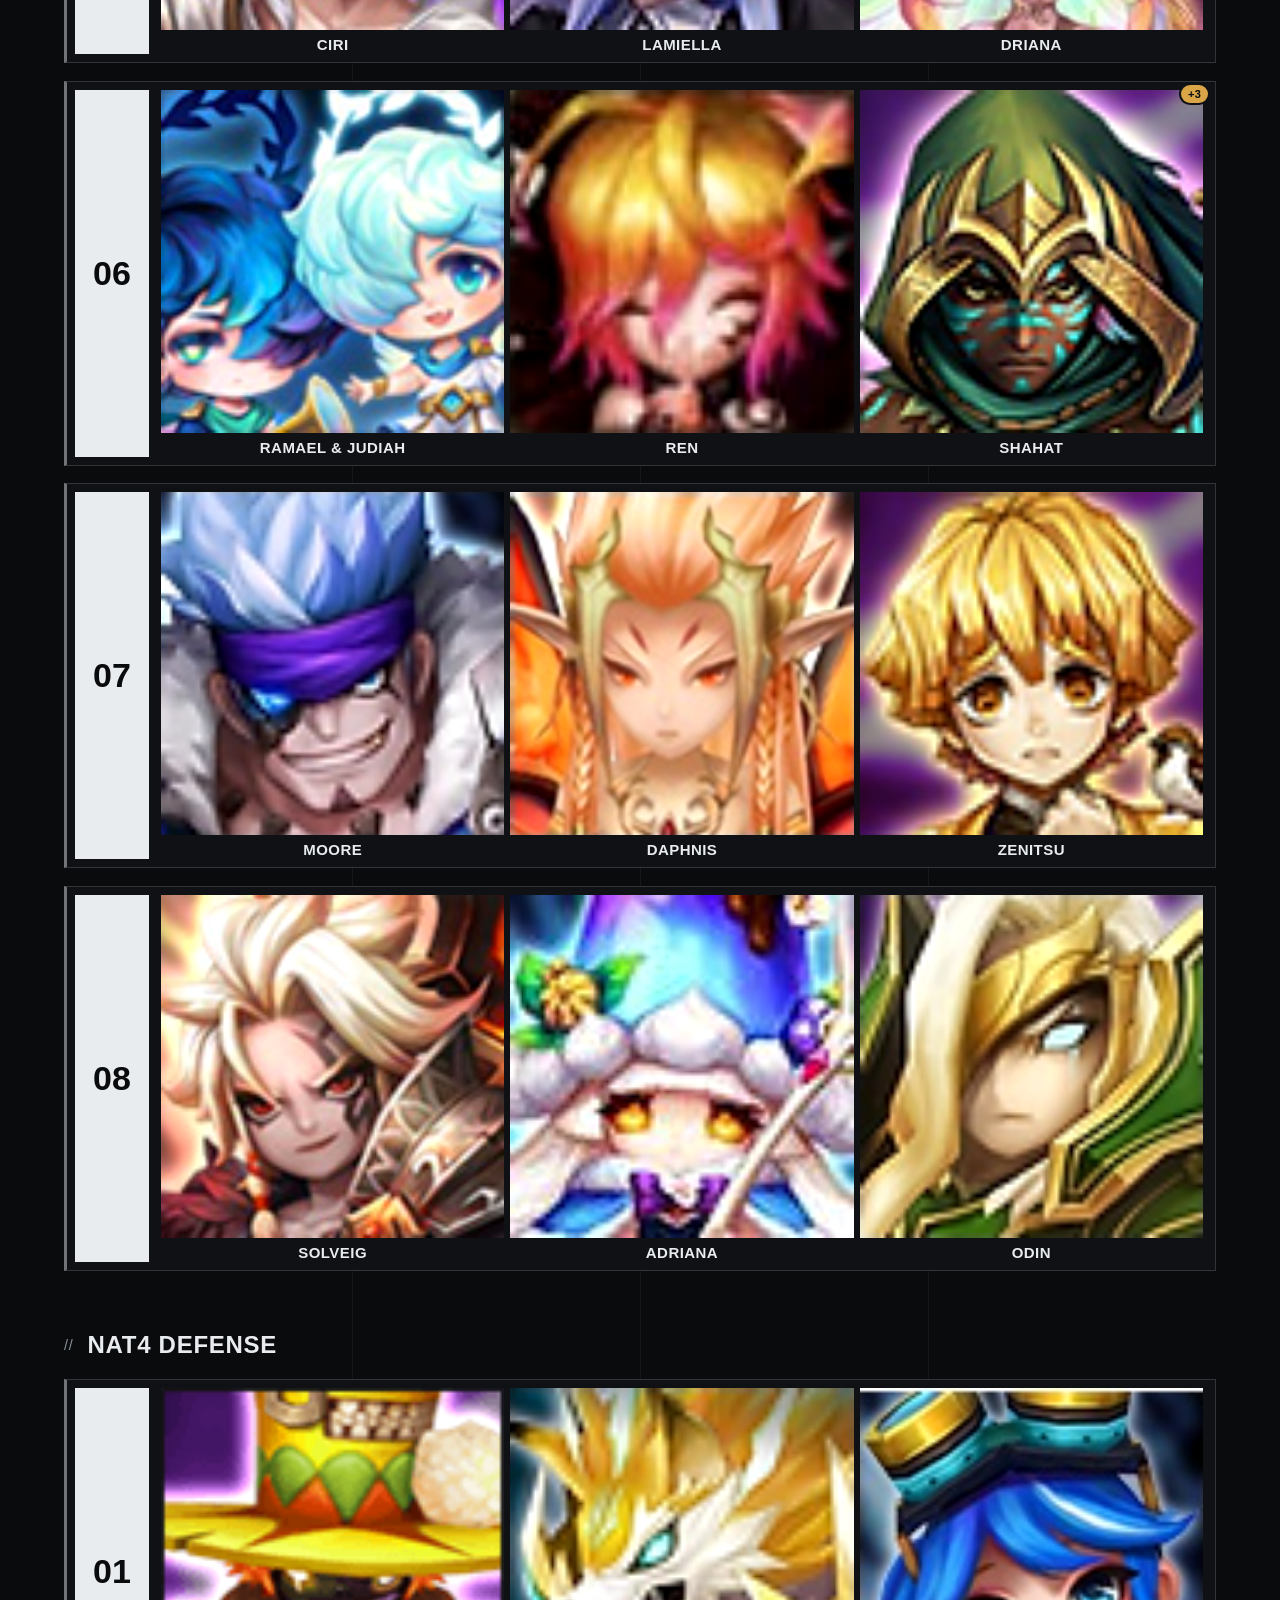
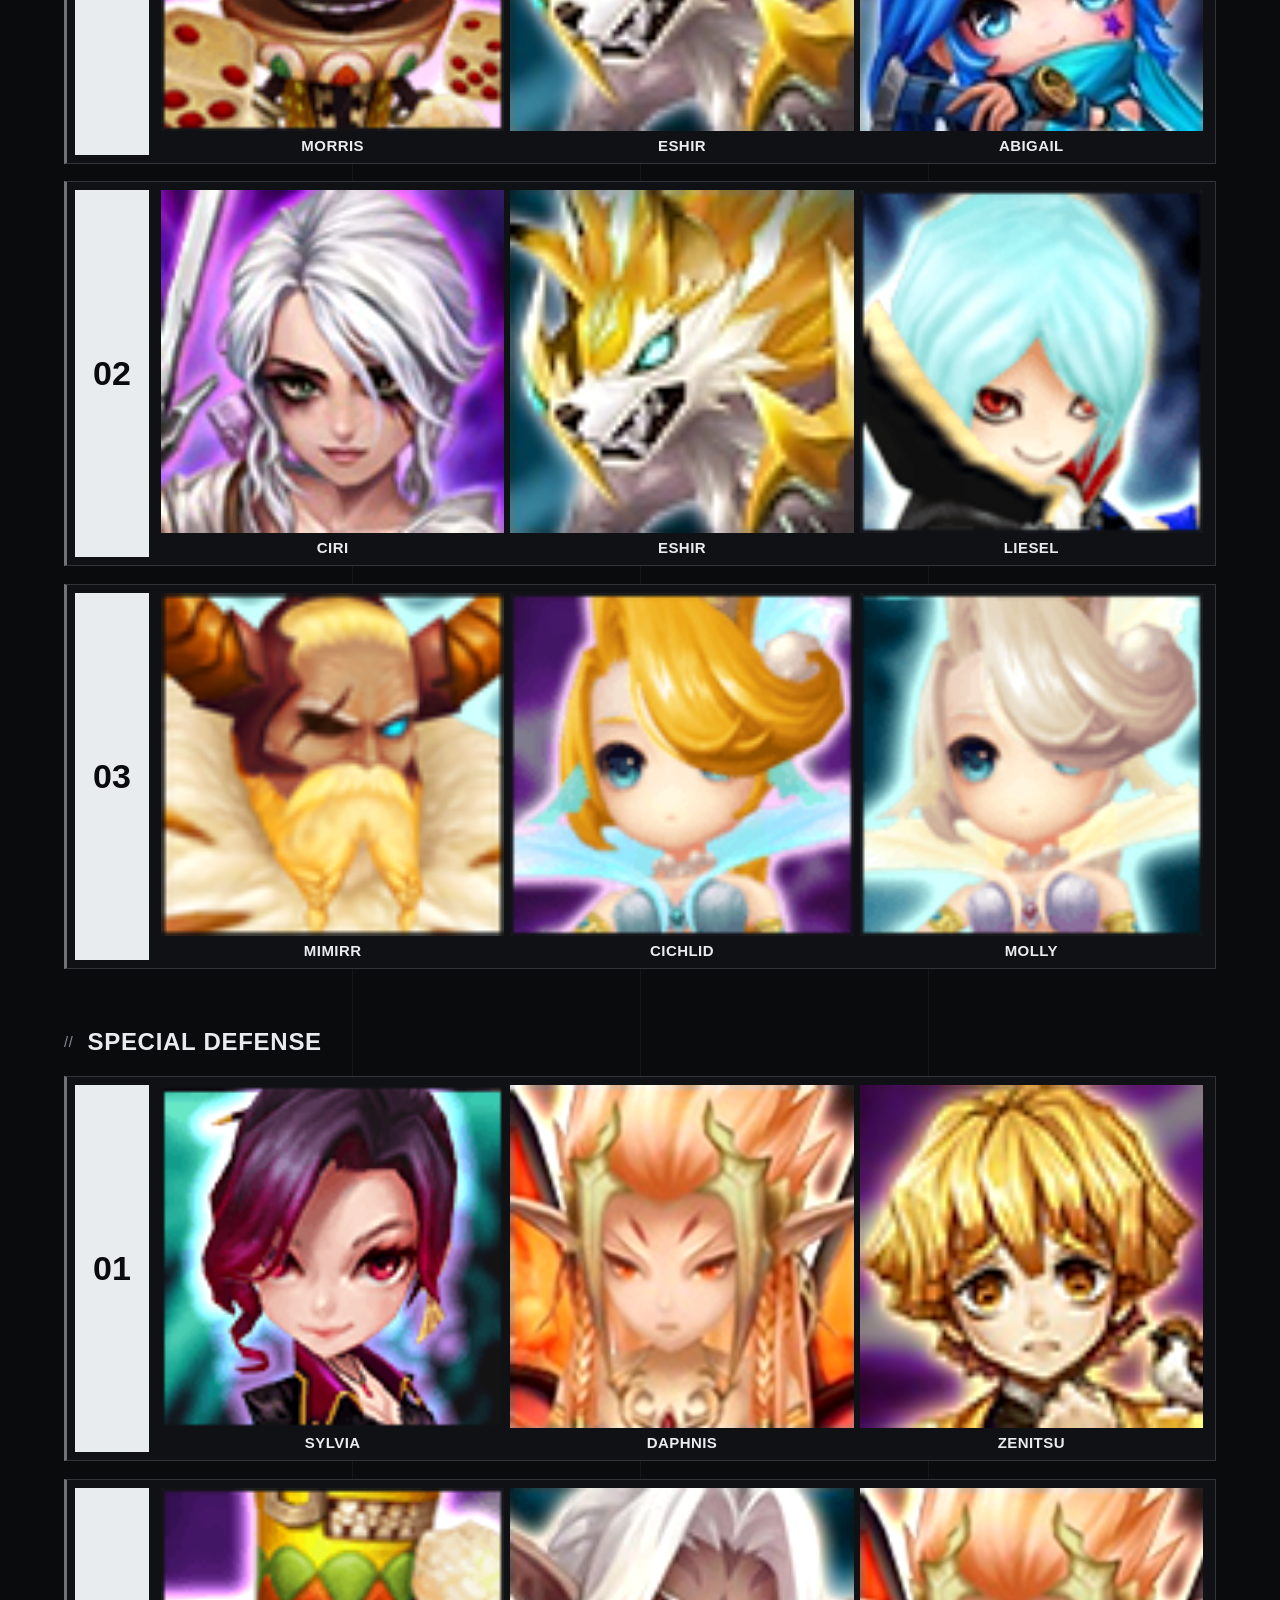
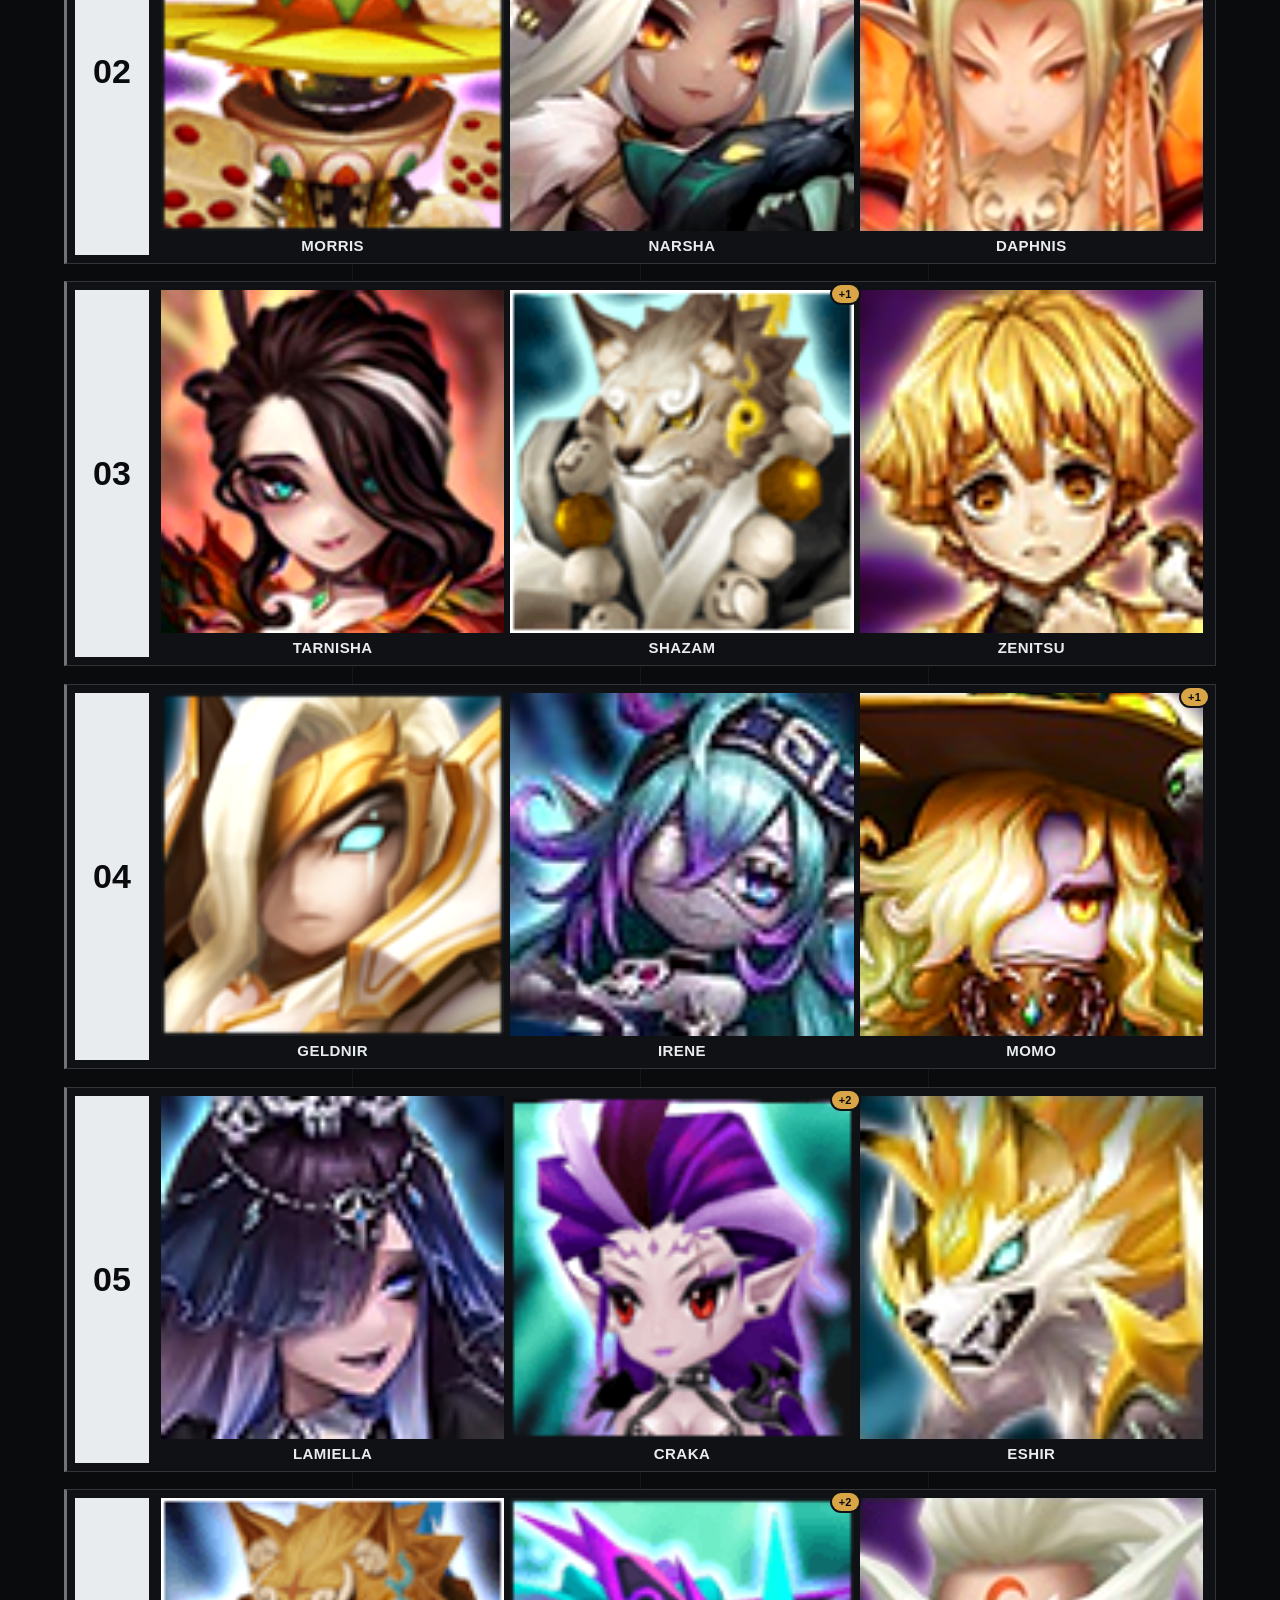
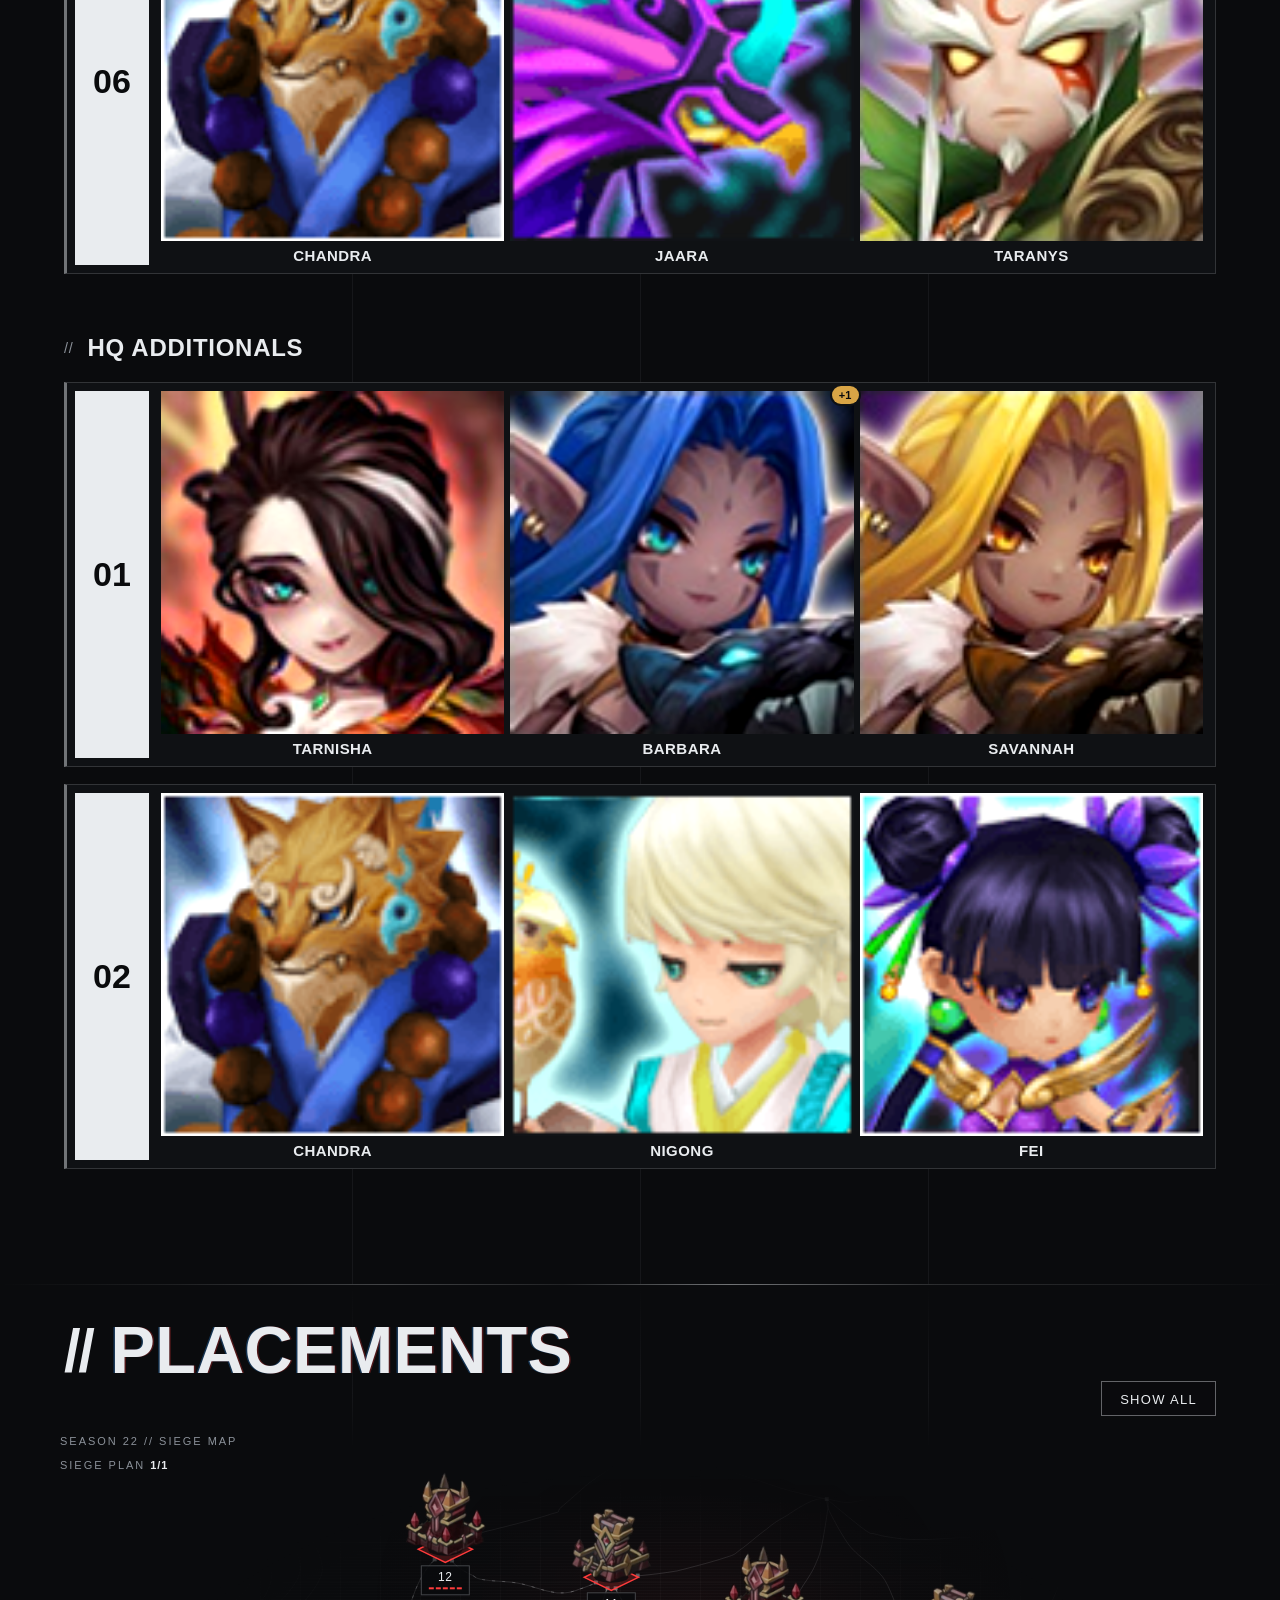
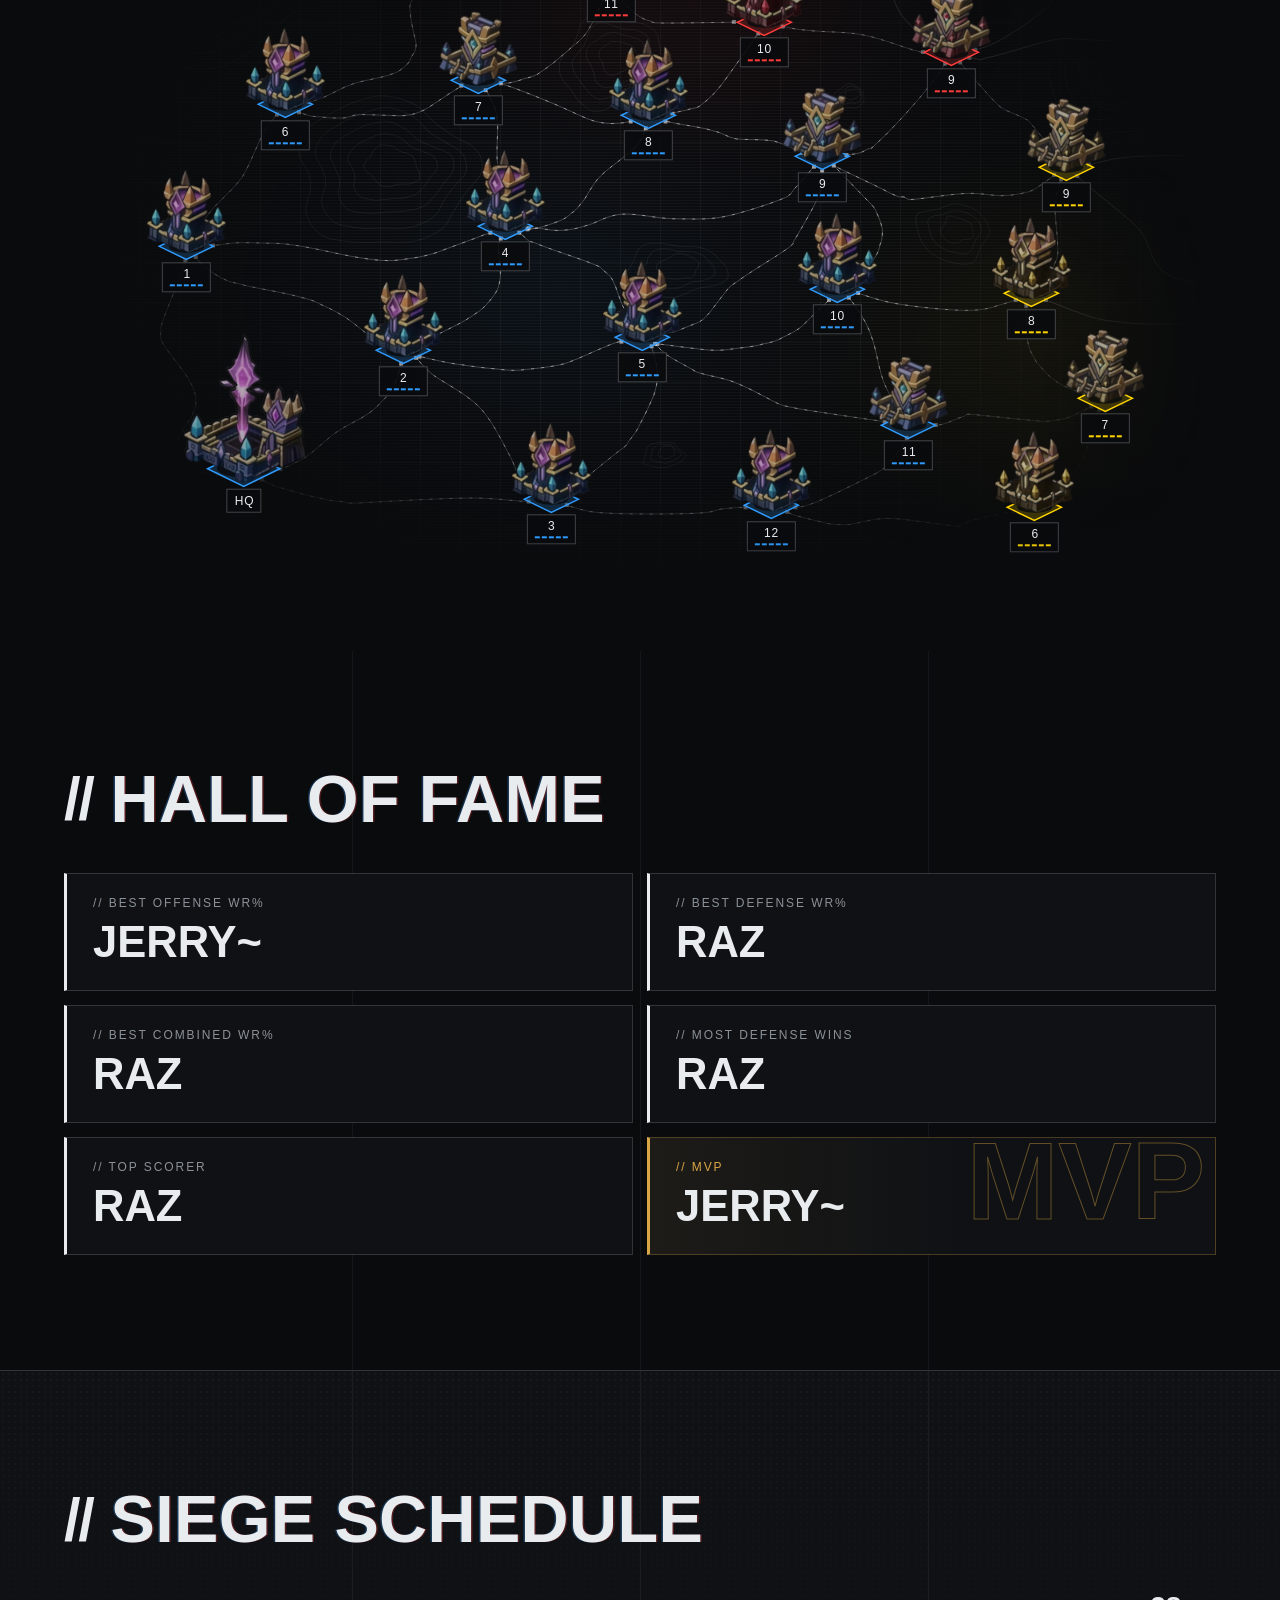
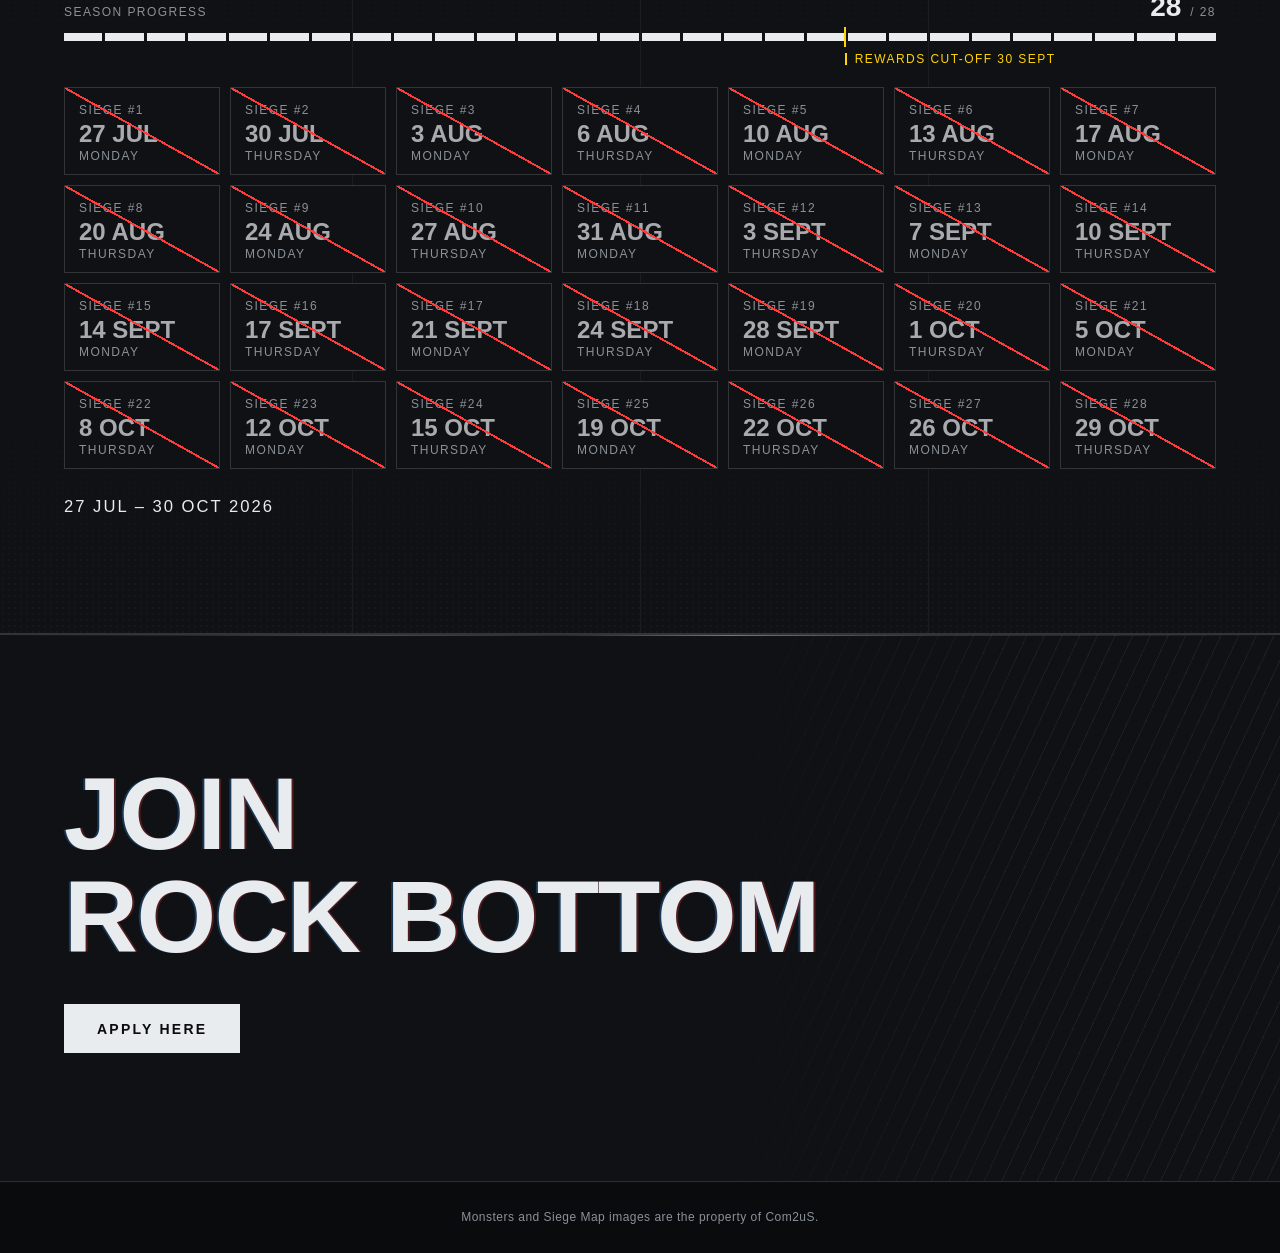
==== commit 6ada2a19: "Link preview: hero-matched share image, new title and description Share image now uses the hero art " ====
--- a/index.html
+++ b/index.html
@@ -15,8 +15,8 @@
 <link rel="apple-touch-icon" href="https://sw-rockbottom.com/images/logo.png">
 <meta property="og:type" content="website">
 <meta property="og:url" content="https://sw-rockbottom.com/">
-<meta property="og:title" content="Rock Bottom - Siege Defense">
-<meta property="og:description" content="Season defense comps &amp; defense placements for guild siege battles">
+<meta property="og:title" content="Rock Bottom - Summoners War Sky Arena">
+<meta property="og:description" content="Siege defense comps, placements and more">
 <meta property="og:site_name" content="Rock Bottom">
 <meta property="og:image" content="https://sw-rockbottom.com/images/share-card.jpg">
 <meta property="og:image:type" content="image/jpeg">
@@ -1346,6 +1346,9 @@
 #main .tp .art{overflow:visible}
 #main .tp .art .mon{display:block}
 #main .tp .plus{top:-5px;right:-5px;box-shadow:0 0 0 2px var(--panel)}
+/* touch: a tapped card keeps :hover; its lift would anchor the phone swap tray to the card and clip it inside the tower sheet */
+@media (hover:none){ .strip:hover{transform:none} }
+@media (max-width:700px){ :root .tp .strip,:root .tp .strip:hover{transform:none} }
 </style>
 </head>
 <body>
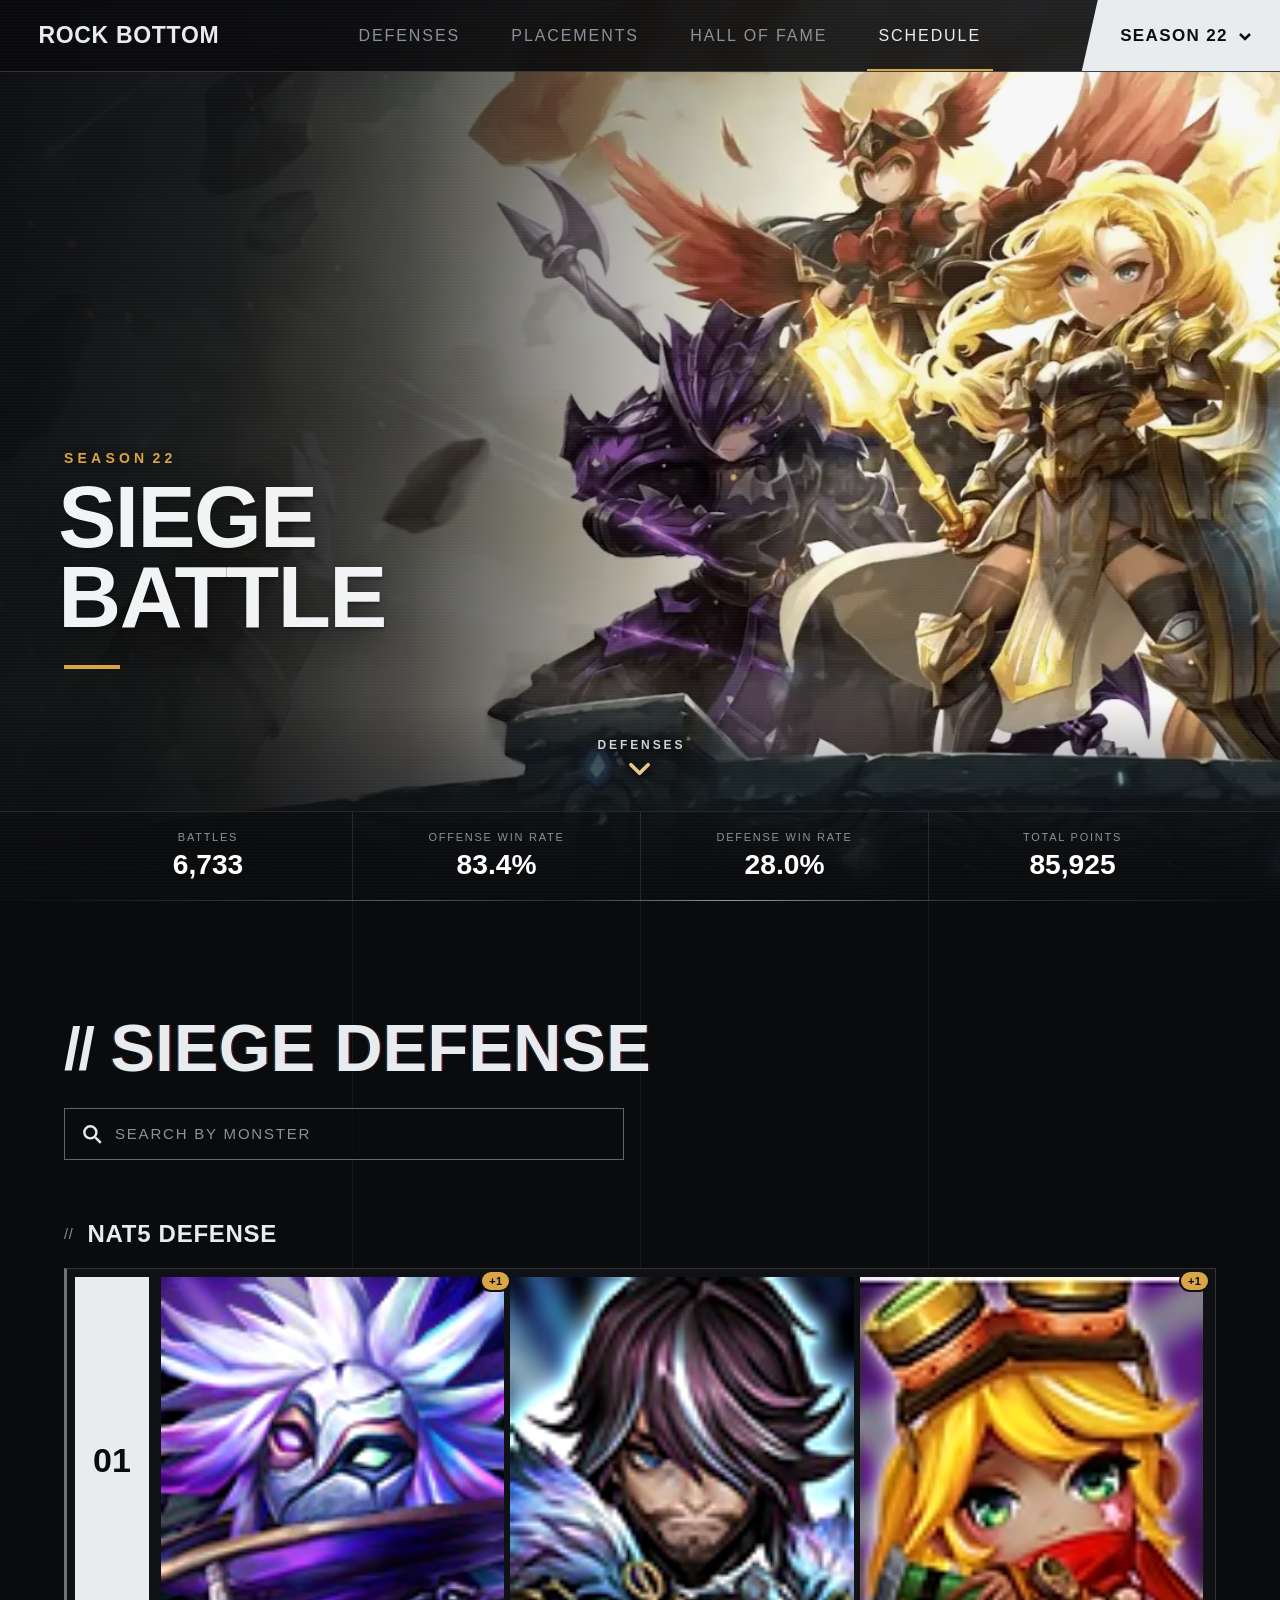
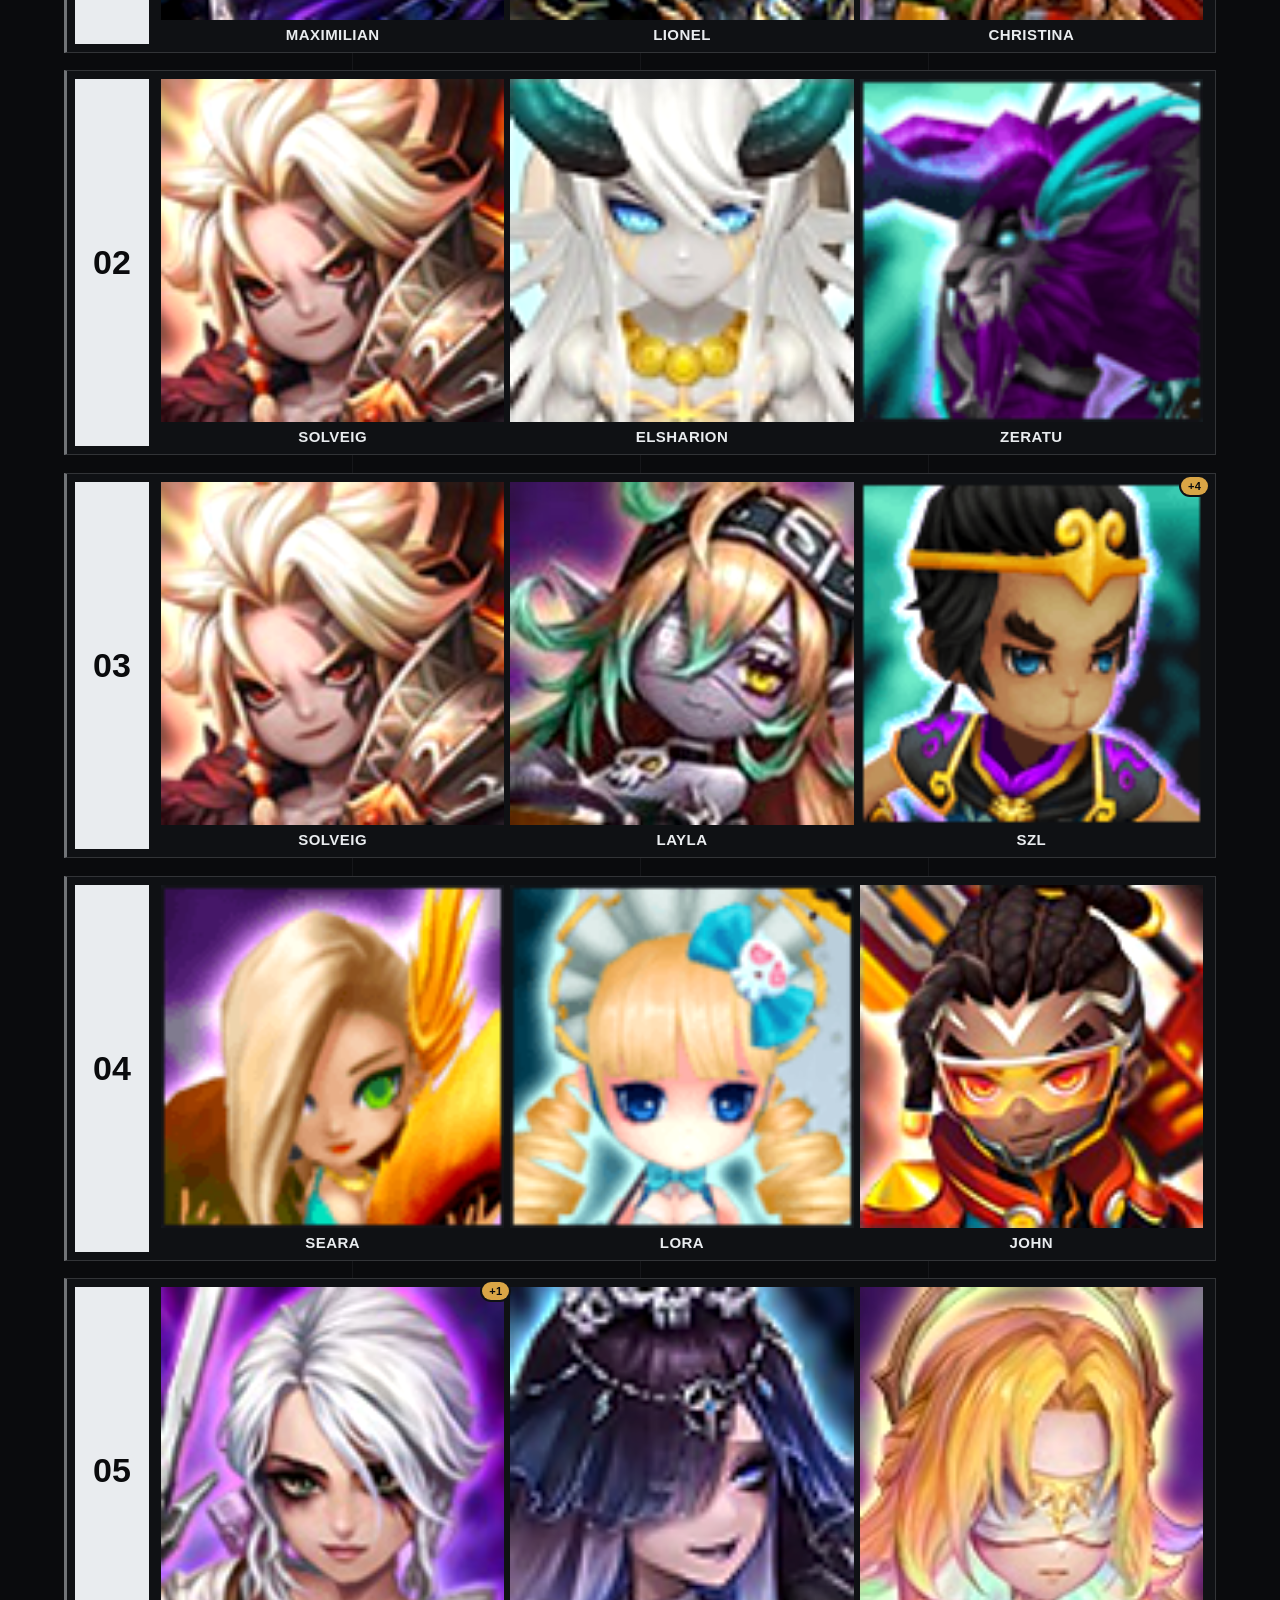
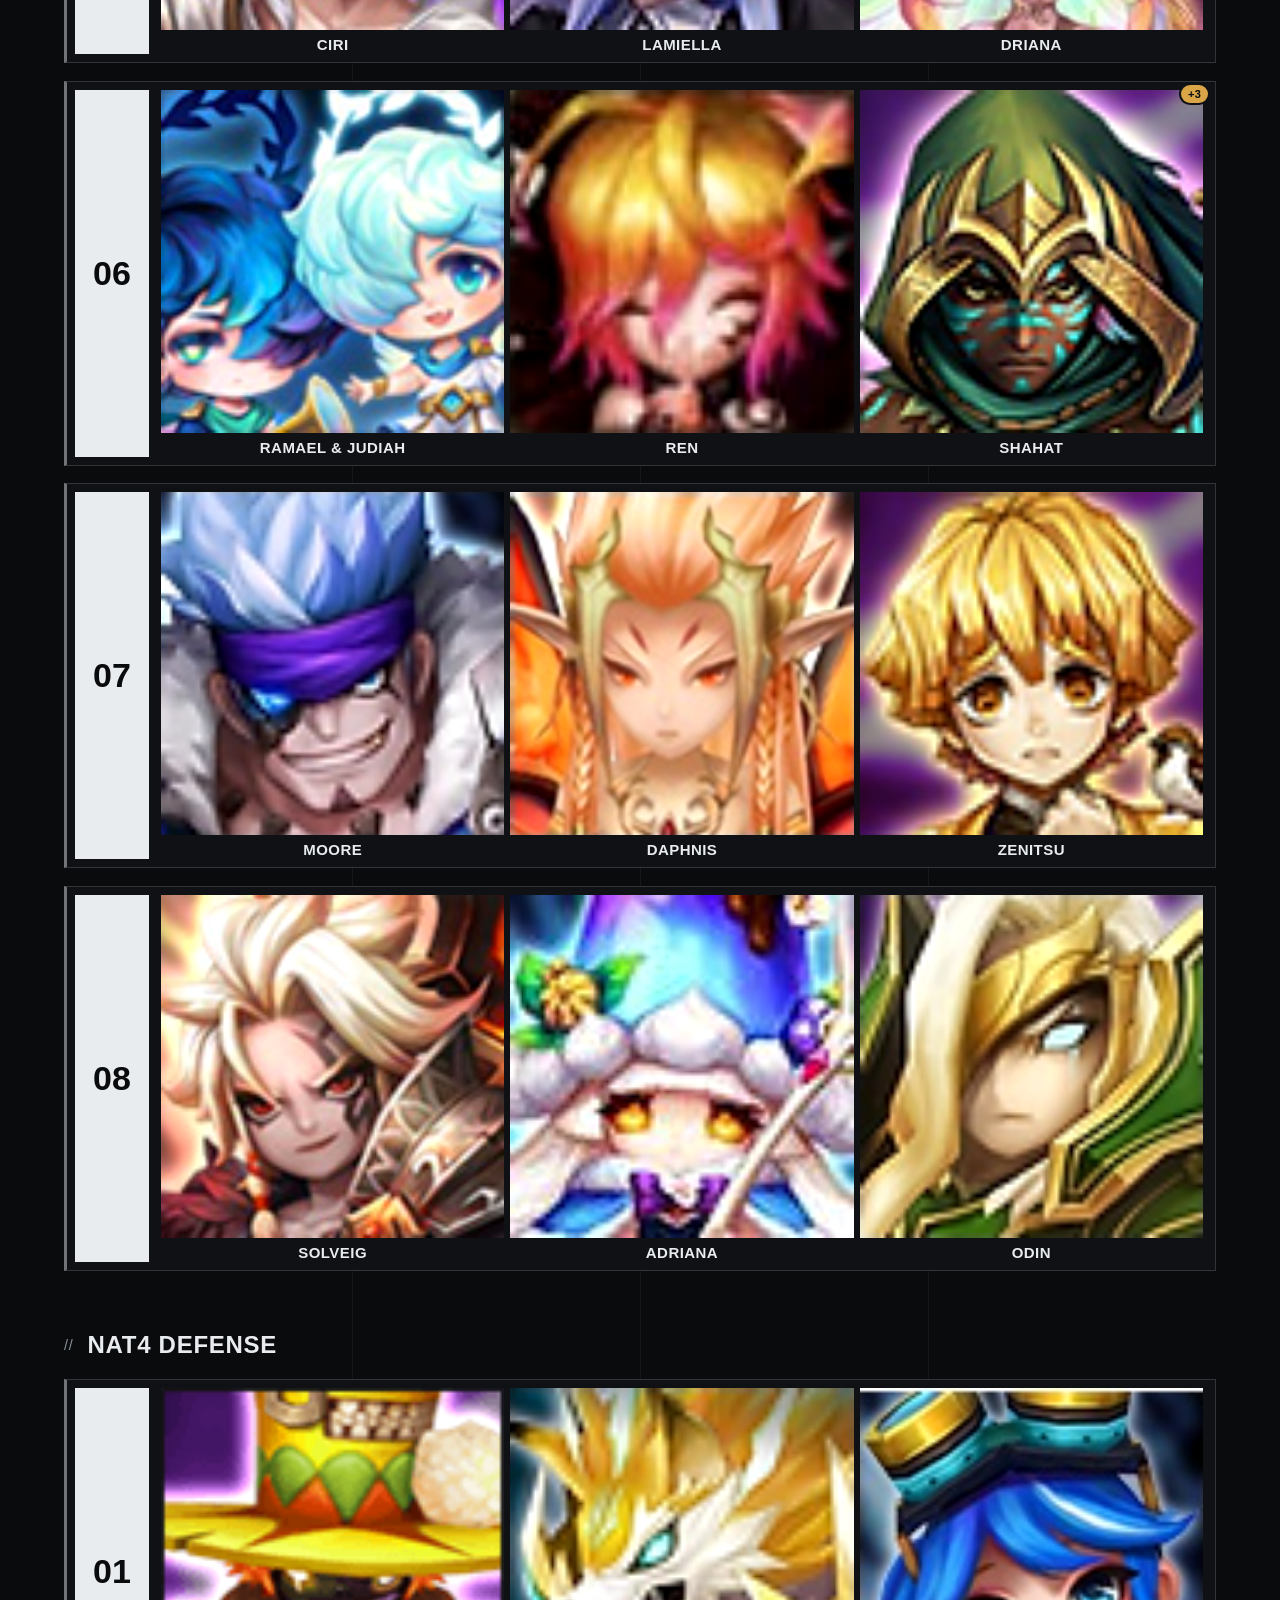
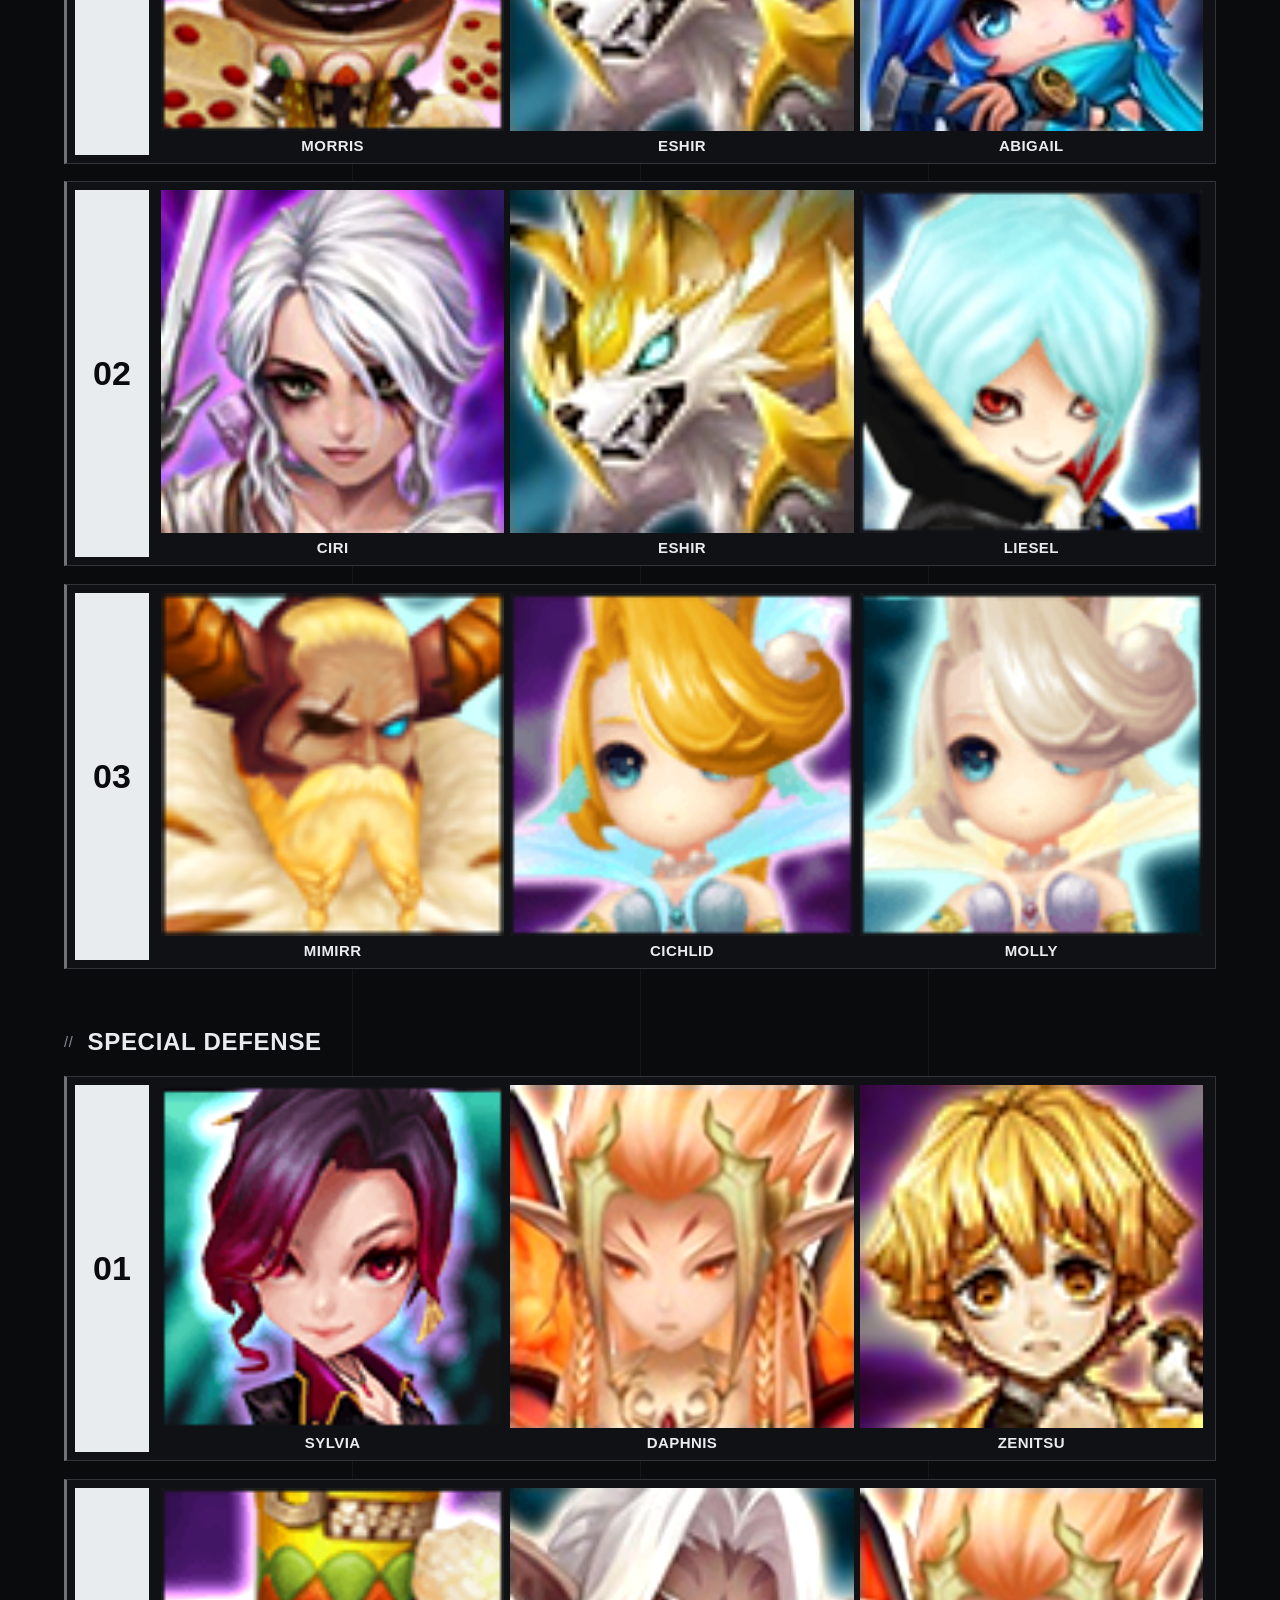
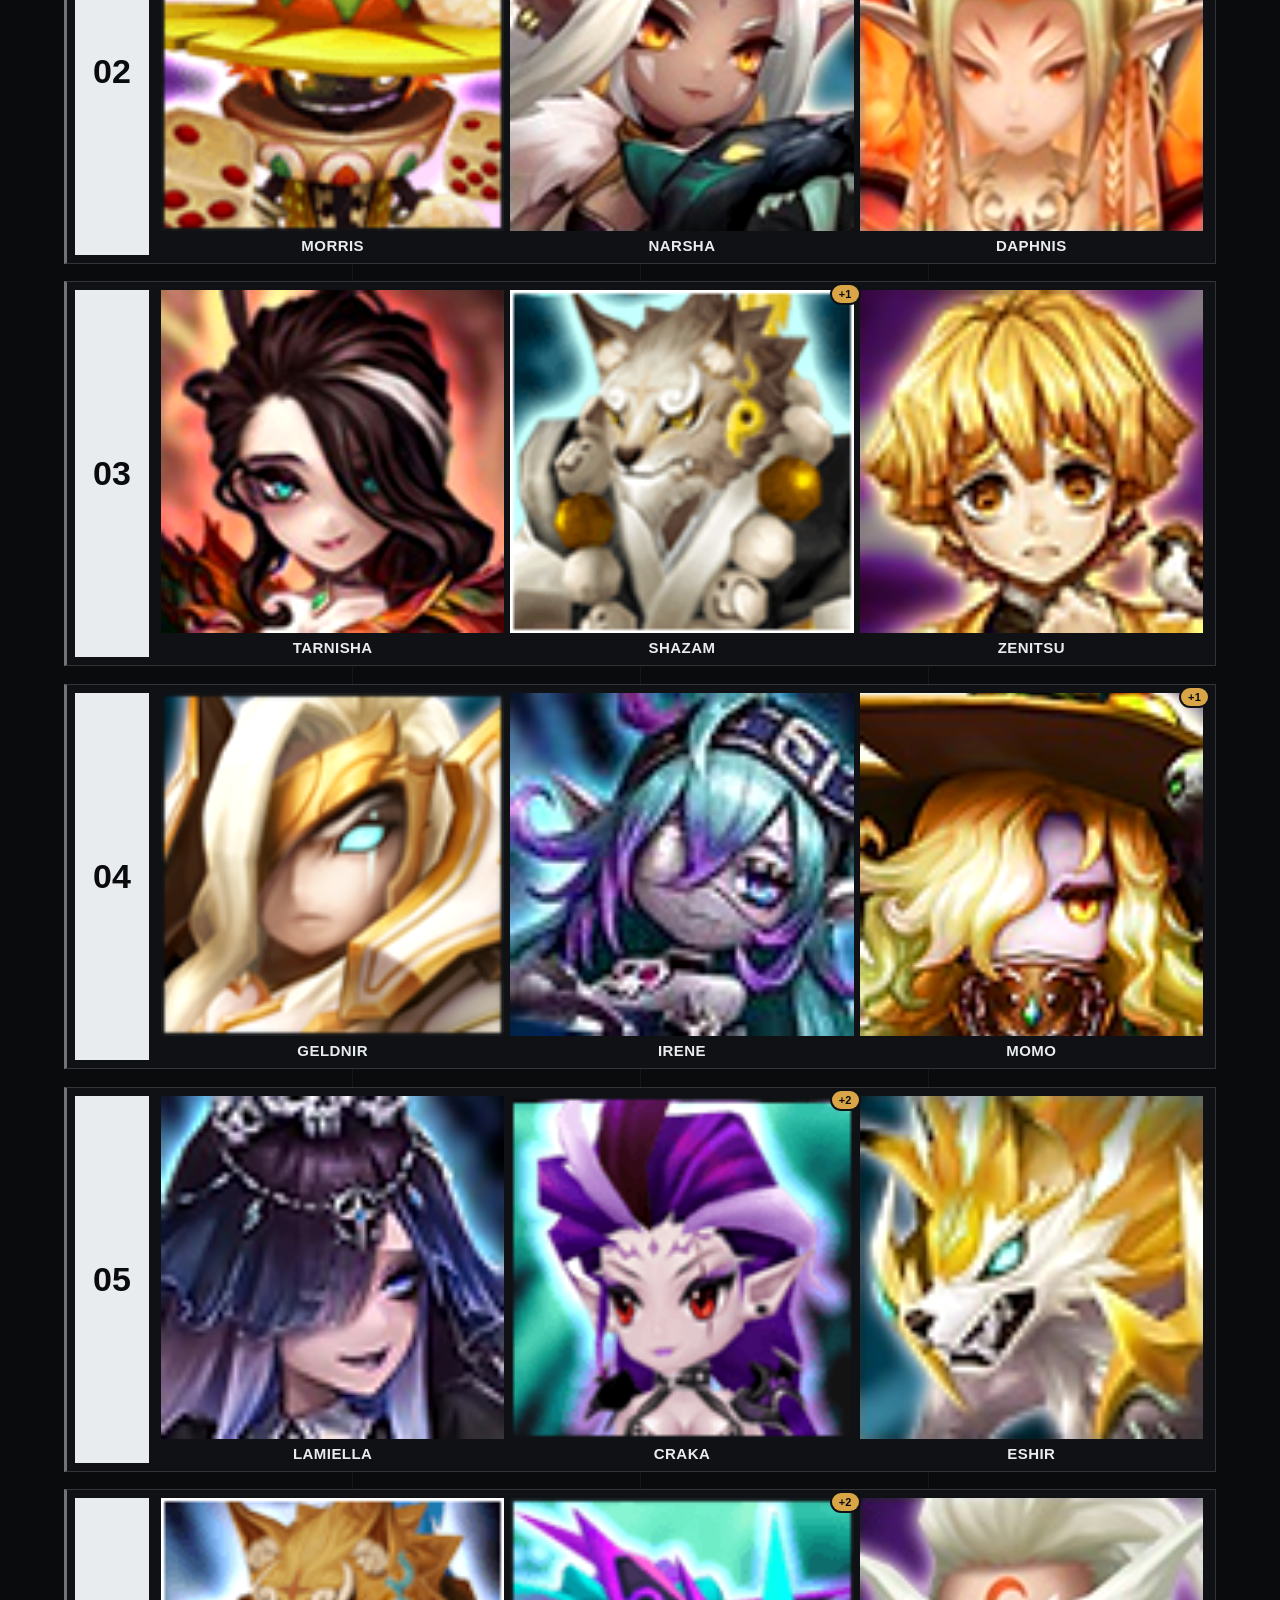
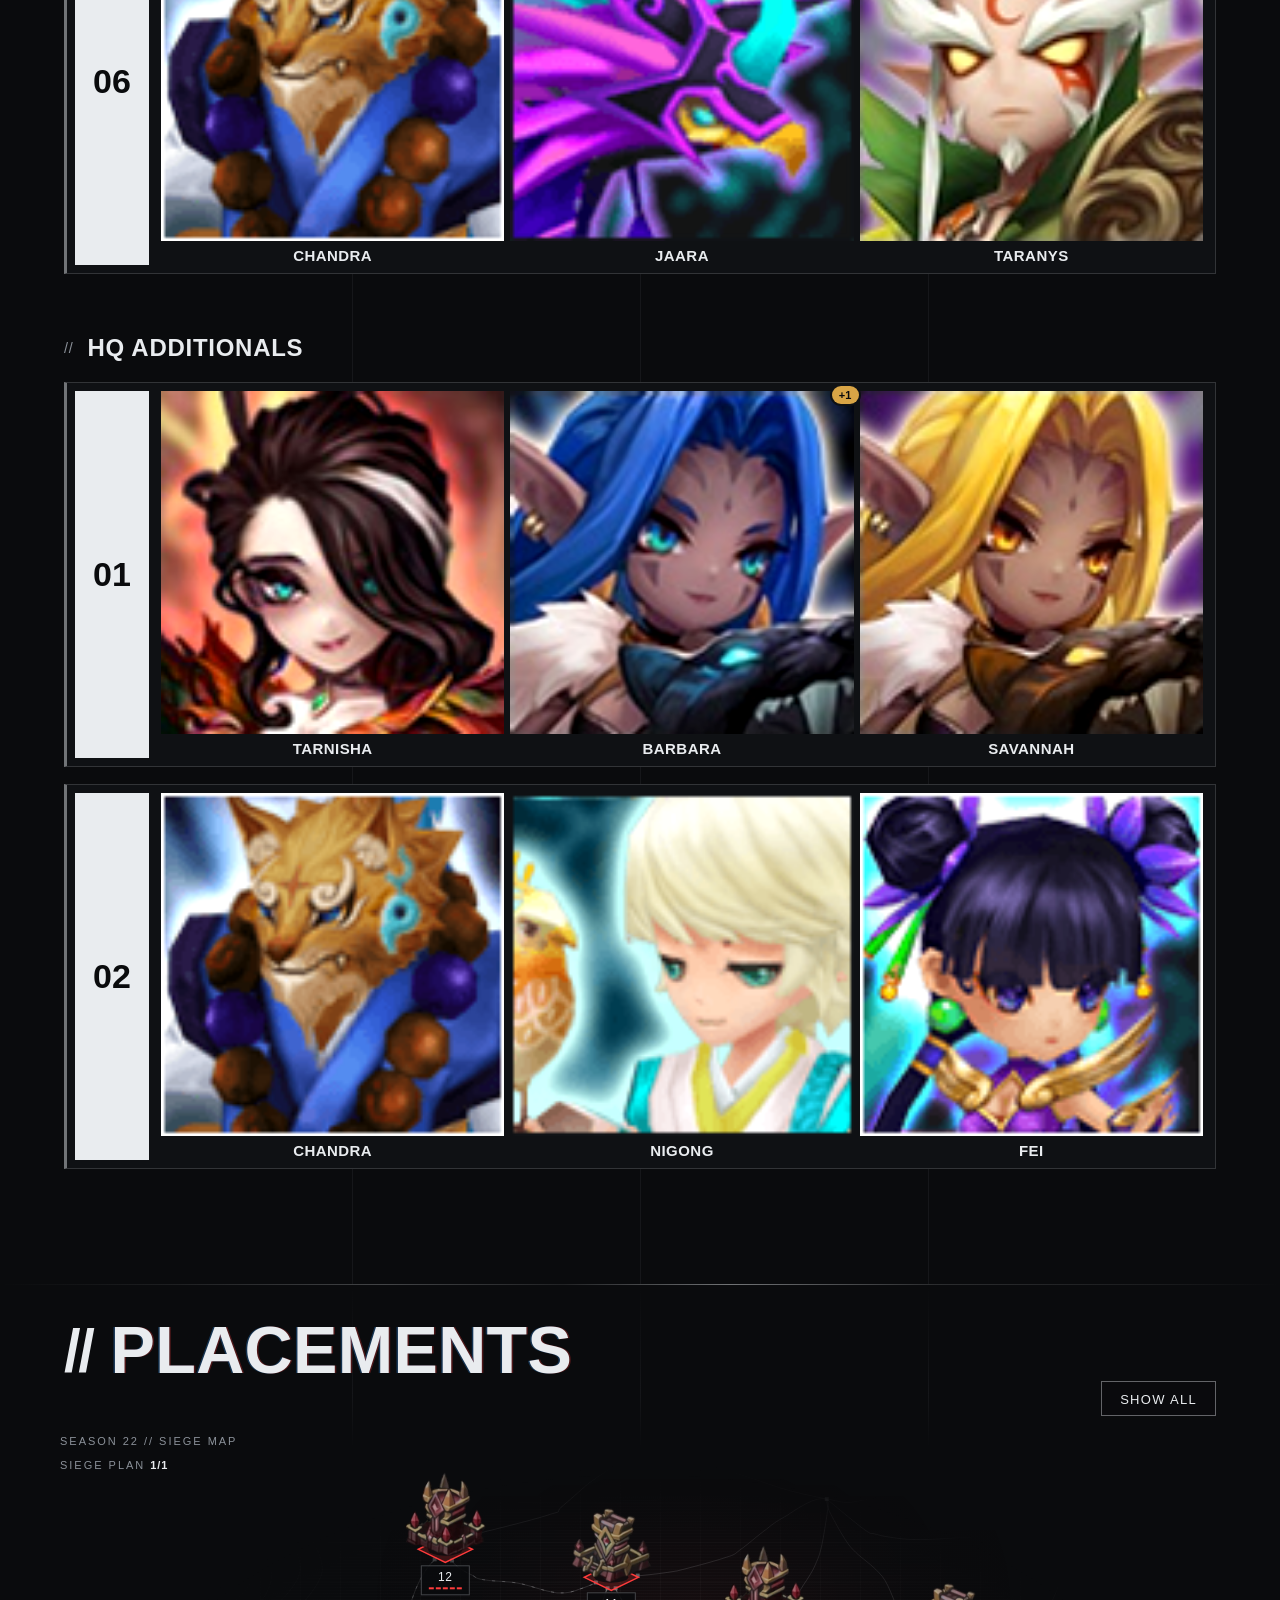
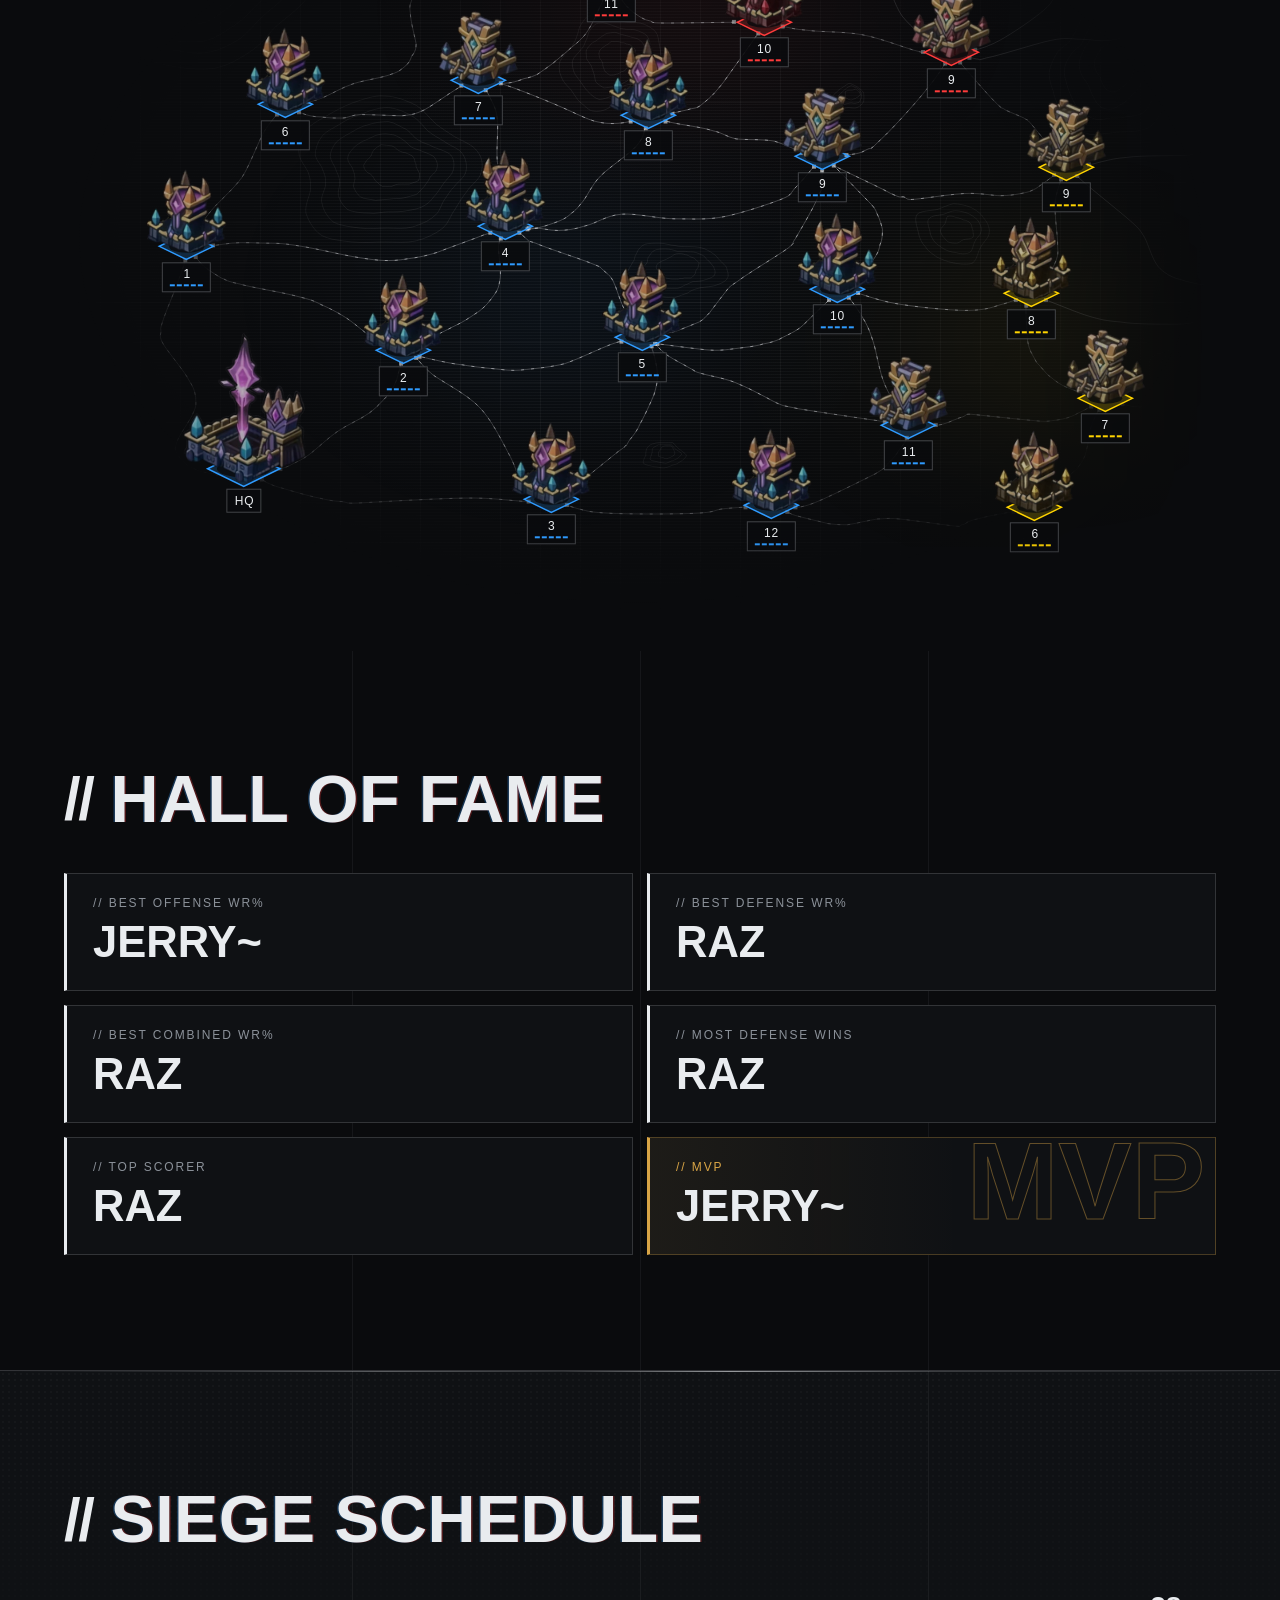
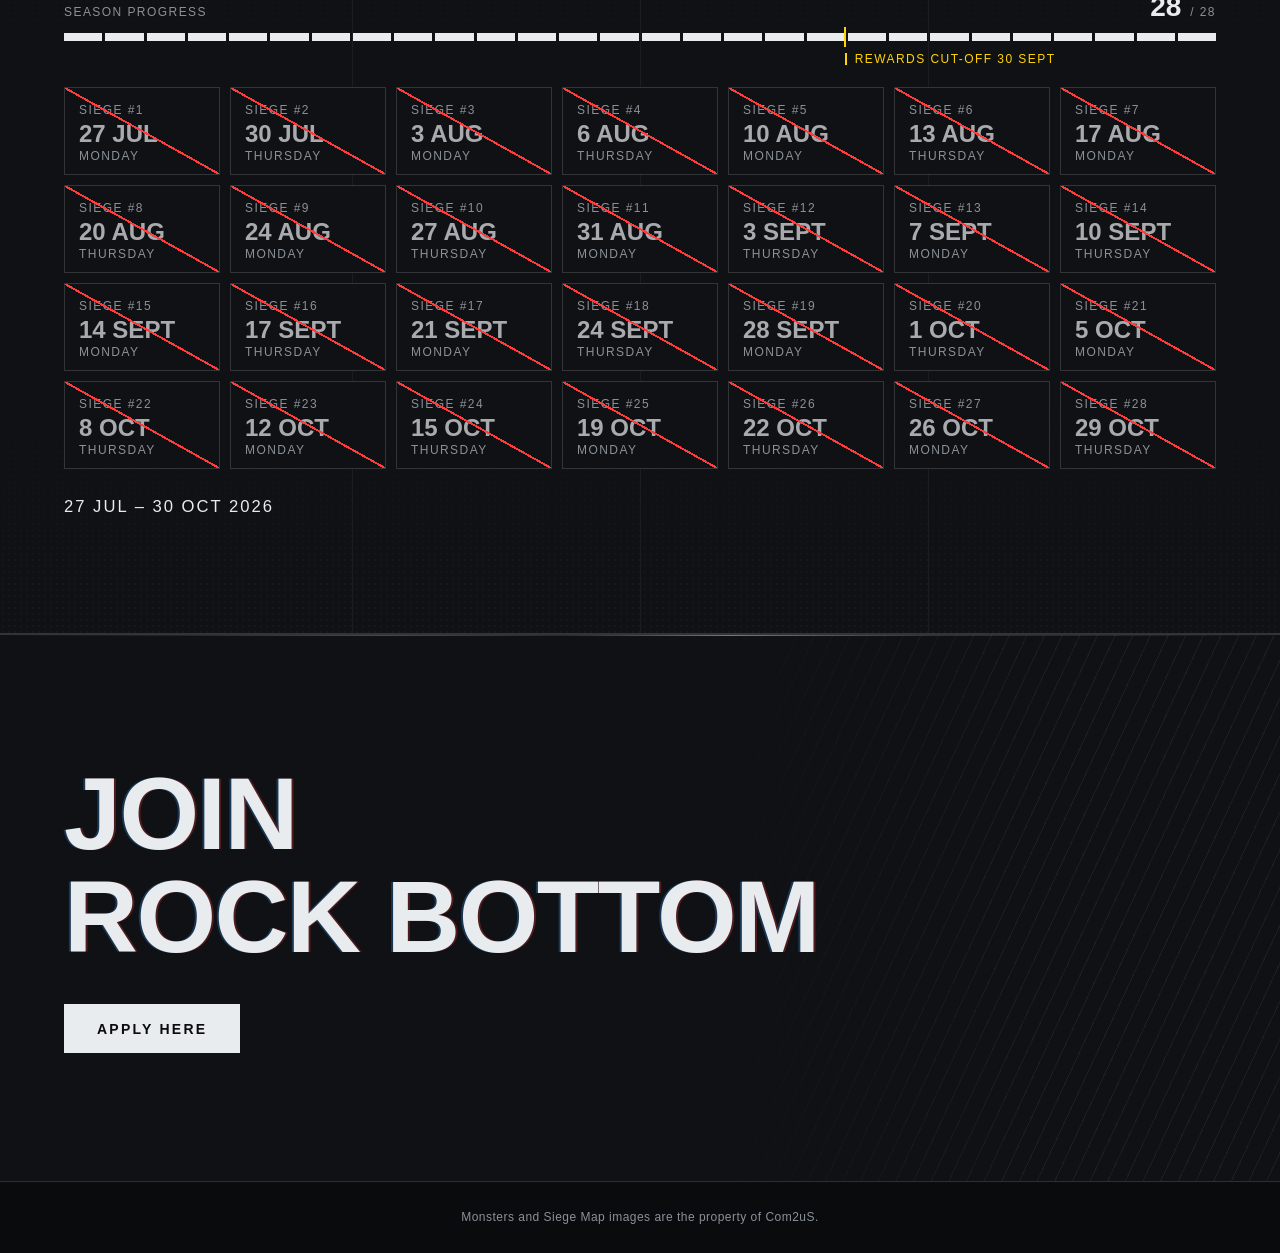
==== commit f3d0e1c8: "Link preview: new share image address so Discord refetches it og:image and twitter:image point to sh" ====
--- a/index.html
+++ b/index.html
@@ -18,13 +18,13 @@
 <meta property="og:title" content="Rock Bottom - Summoners War Sky Arena">
 <meta property="og:description" content="Siege defense comps, placements and more">
 <meta property="og:site_name" content="Rock Bottom">
-<meta property="og:image" content="https://sw-rockbottom.com/images/share-card.jpg">
+<meta property="og:image" content="https://sw-rockbottom.com/images/share-card.jpg?v=2">
 <meta property="og:image:type" content="image/jpeg">
 <meta property="og:image:width" content="1200">
 <meta property="og:image:height" content="630">
 <meta property="og:image:alt" content="Rock Bottom guild artwork from Summoners War: Sky Arena">
 <meta name="twitter:card" content="summary_large_image">
-<meta name="twitter:image" content="https://sw-rockbottom.com/images/share-card.jpg">
+<meta name="twitter:image" content="https://sw-rockbottom.com/images/share-card.jpg?v=2">
 <link rel="canonical" href="https://sw-rockbottom.com/">
 <meta name="theme-color" content="#08080a">
 <link rel="preconnect" href="https://fonts.googleapis.com">
